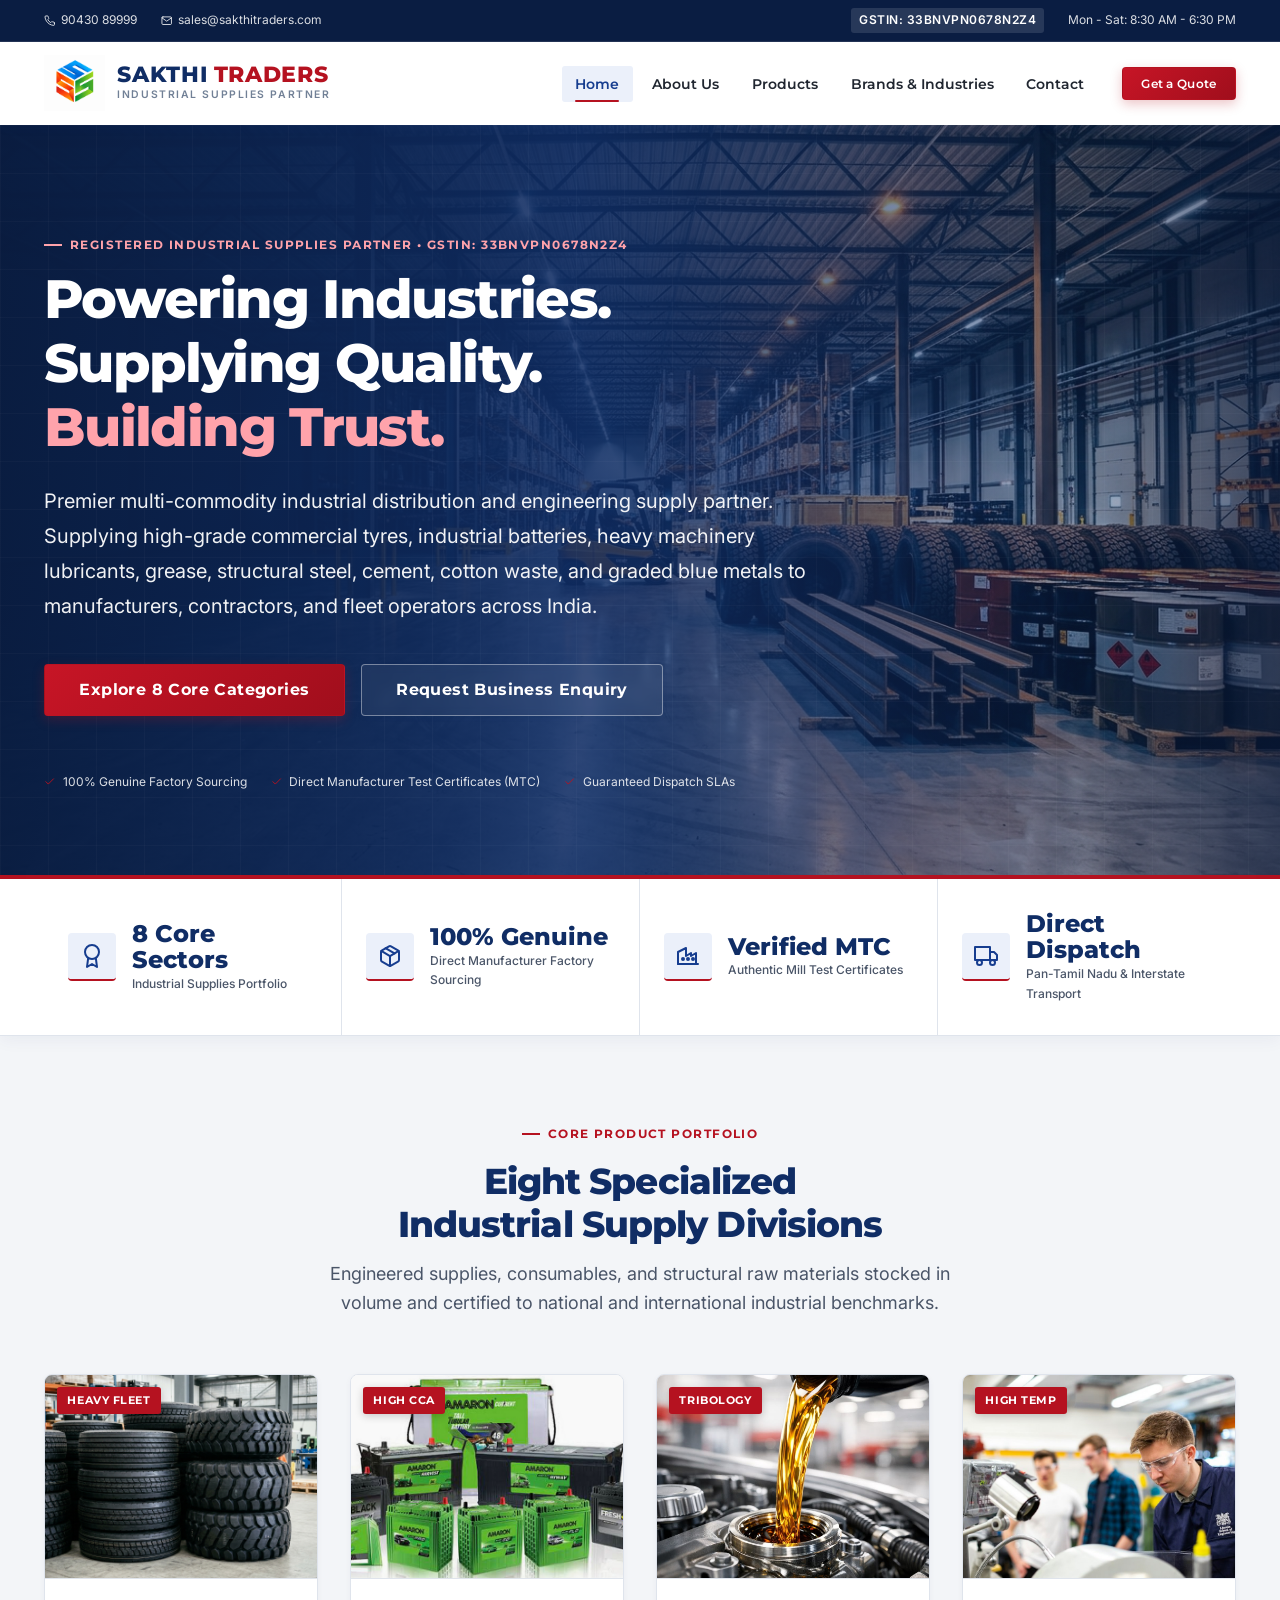
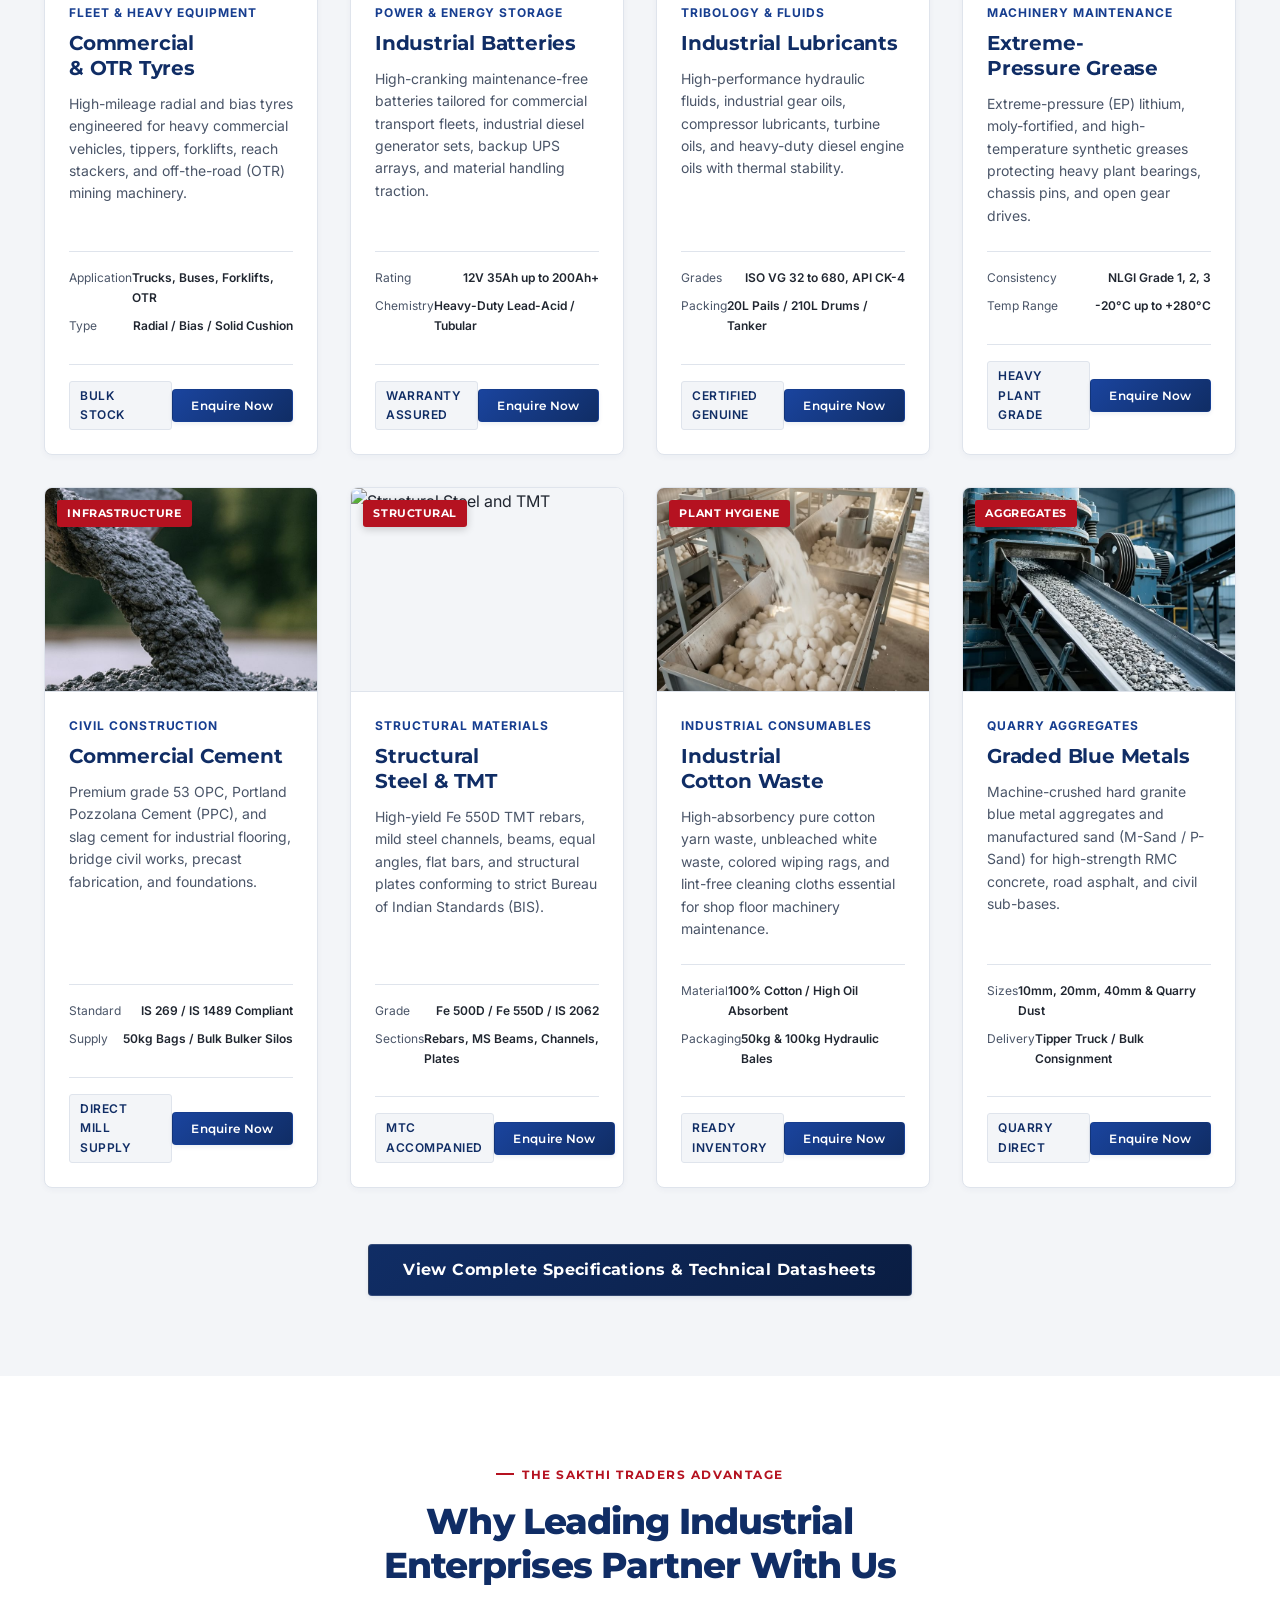
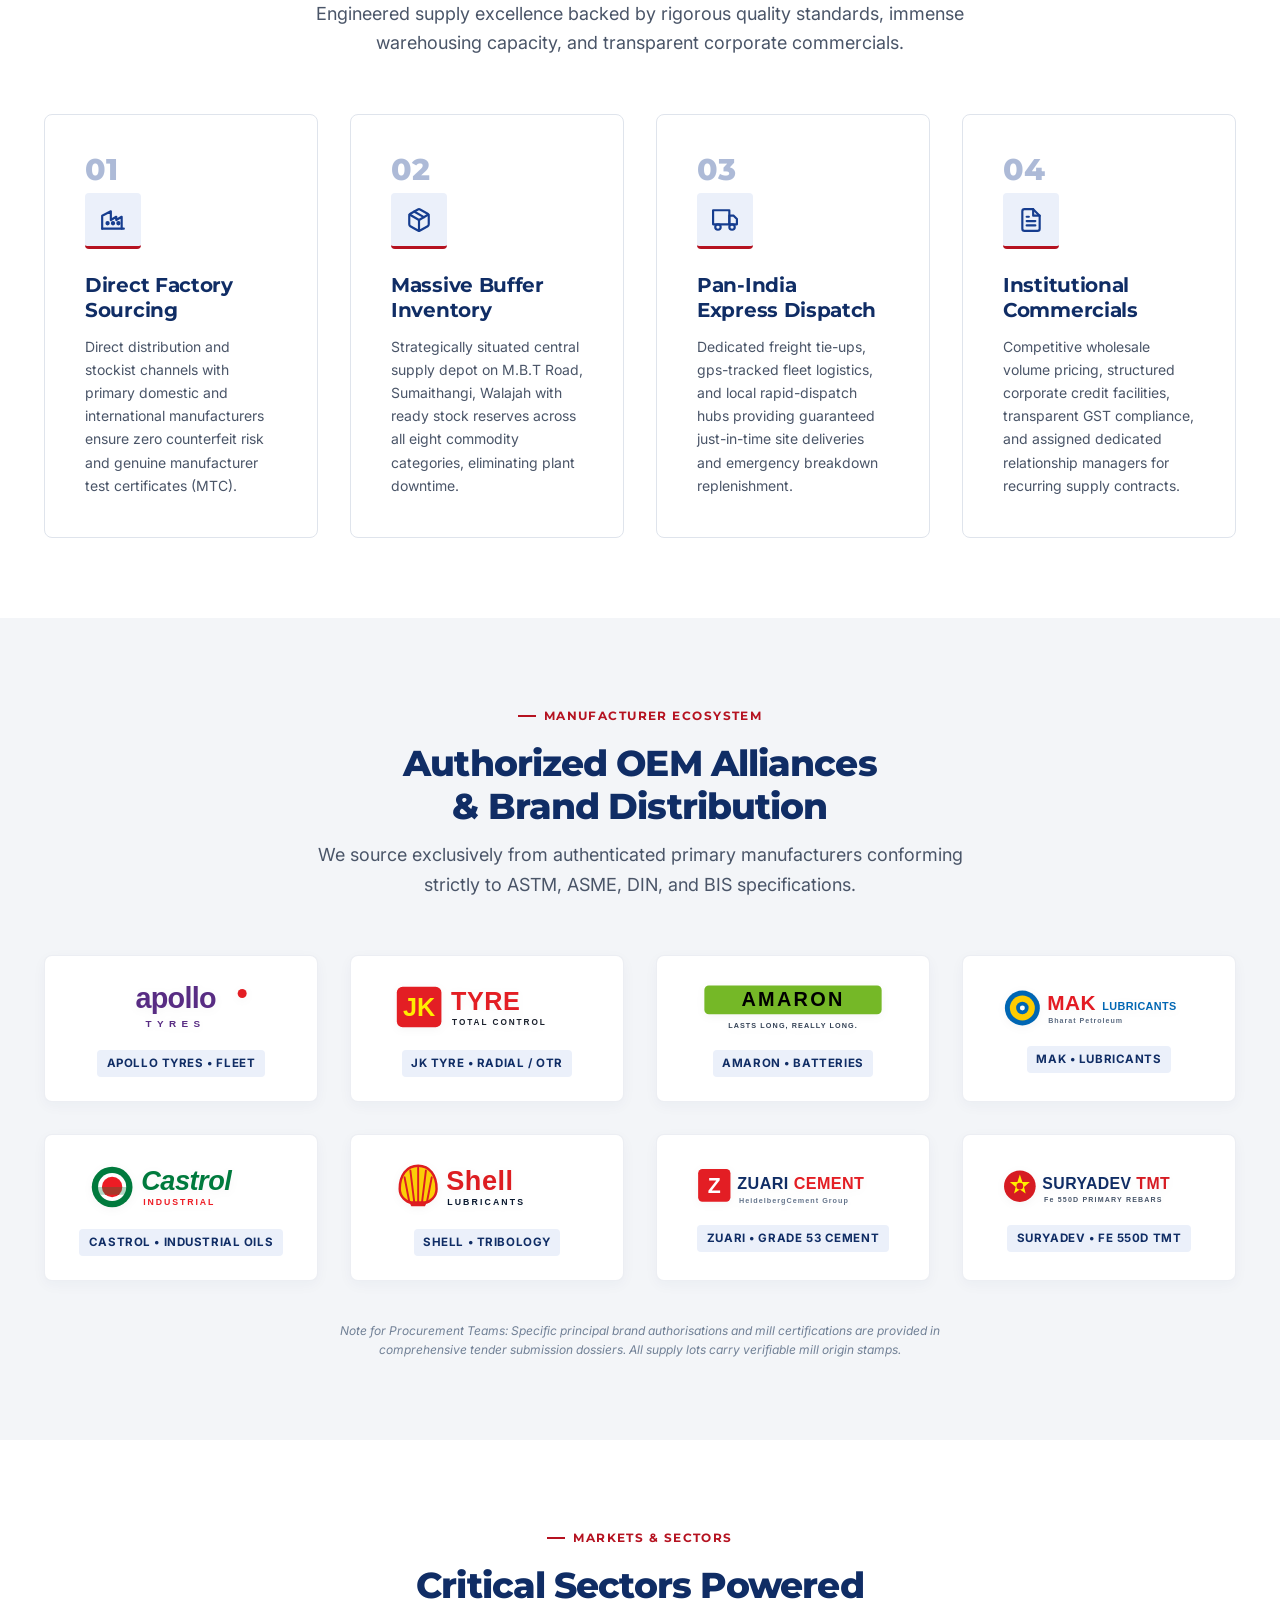
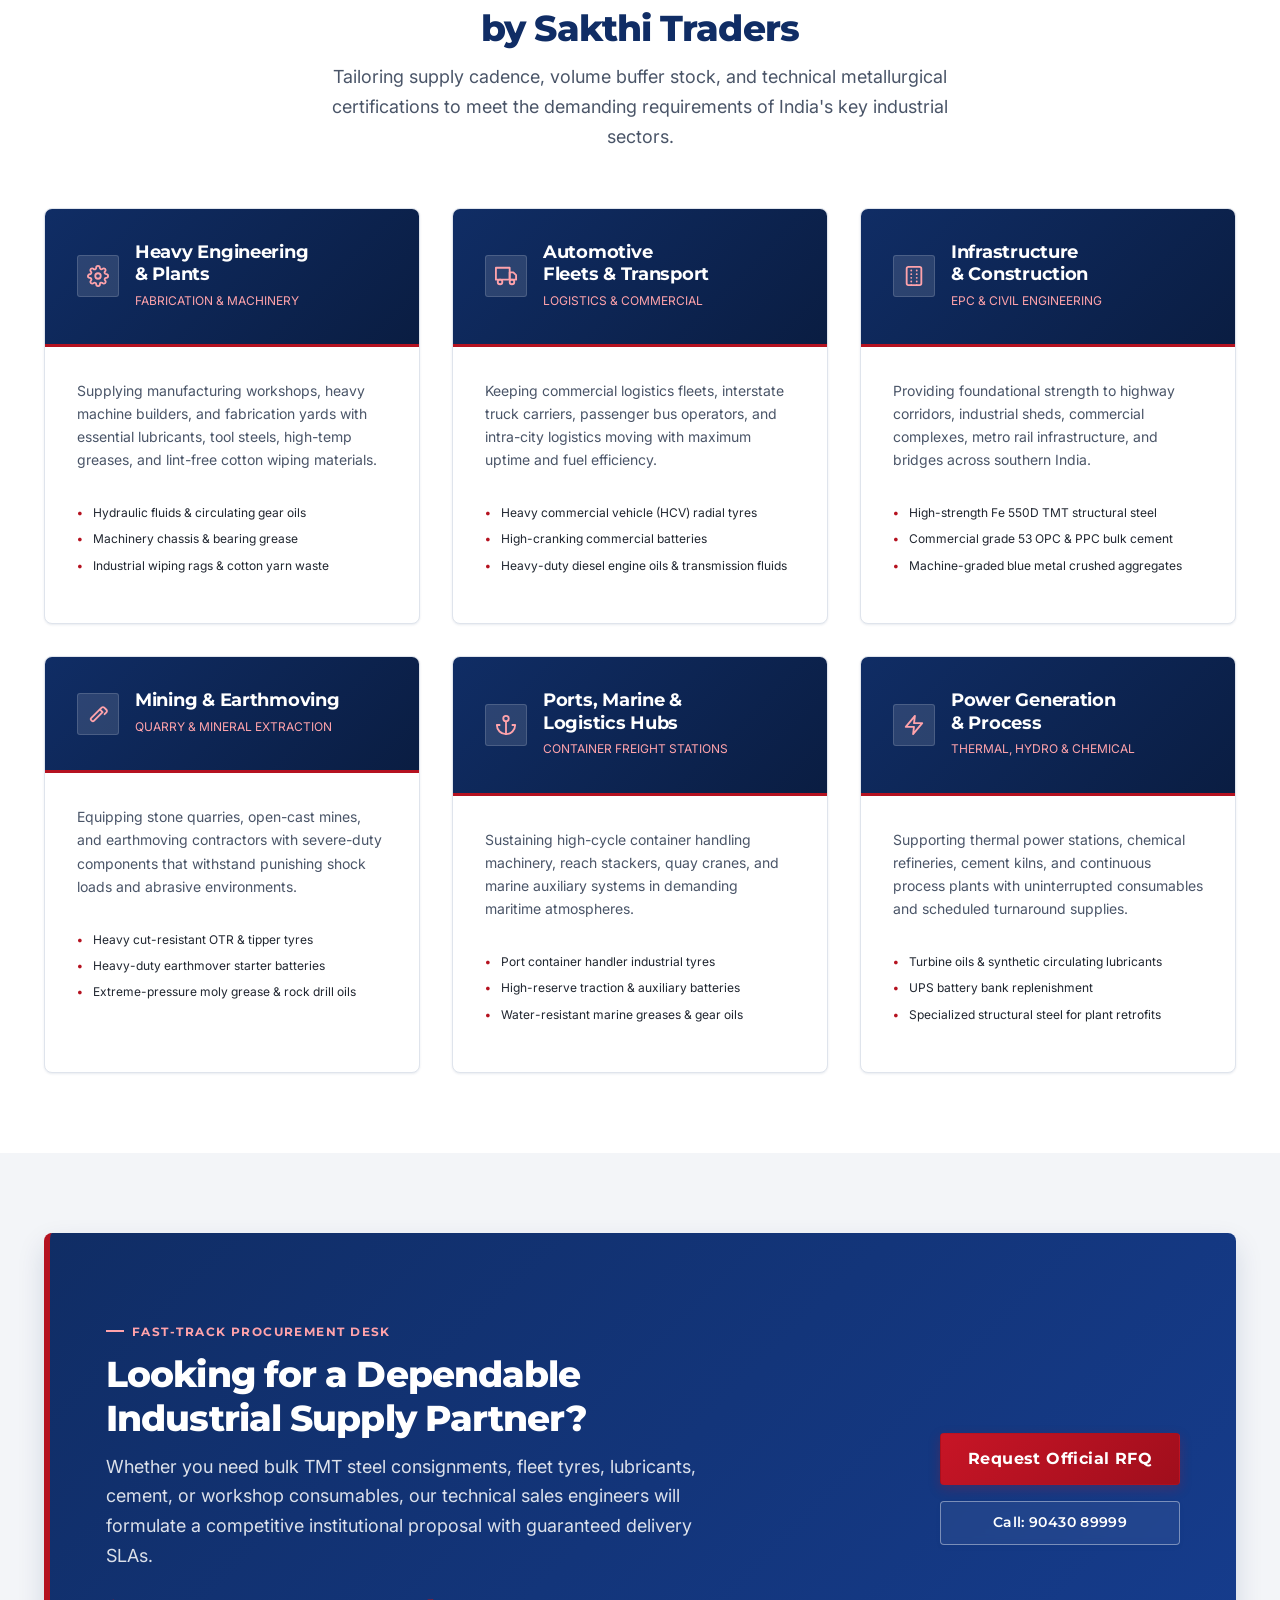
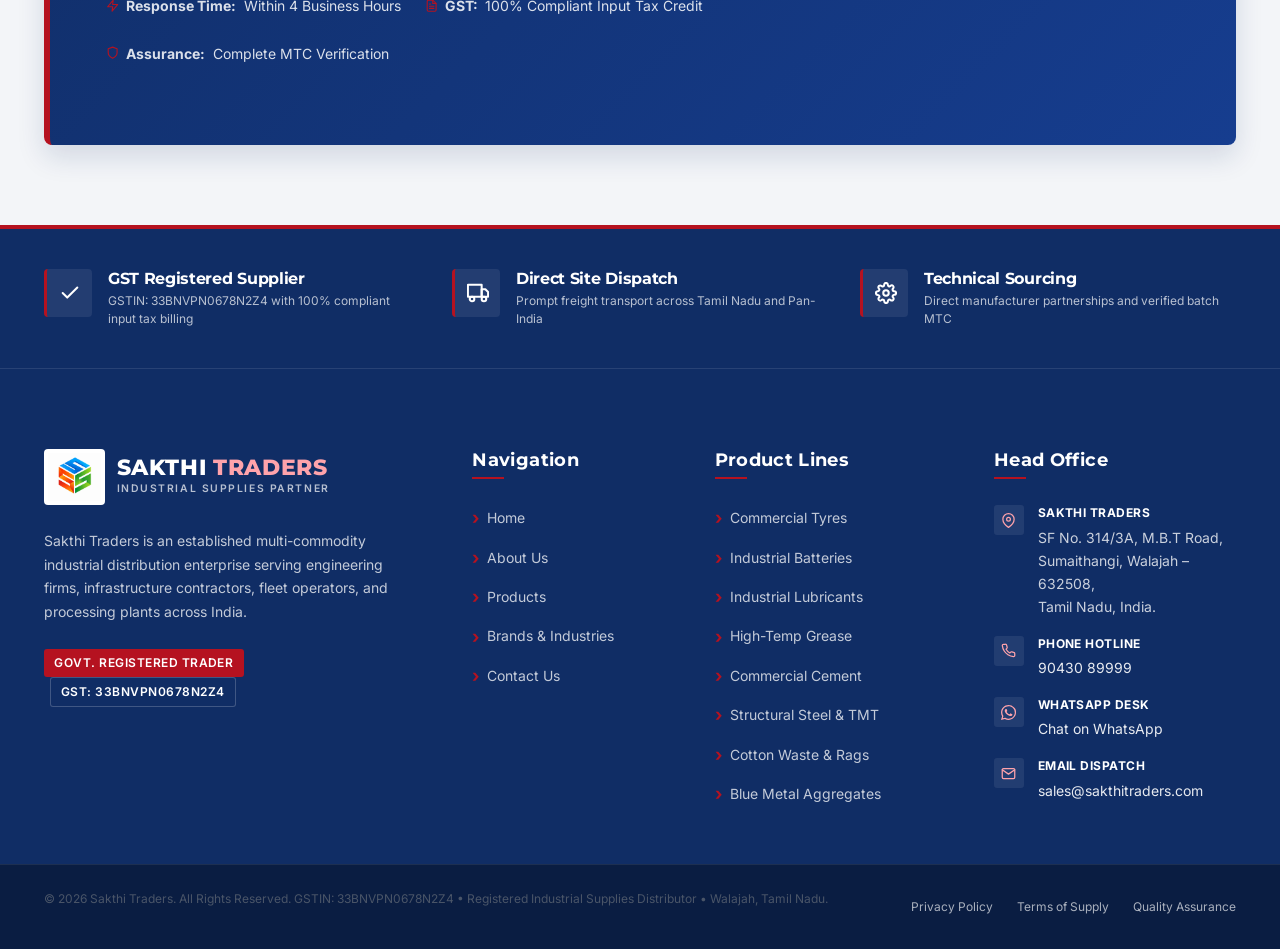
==== index.html @ 0eaf7b0c "Initial commit: Sakthi Traders industrial distribution corporate website" ====
<!DOCTYPE html>
<html lang="en">
<head>
  <meta charset="UTF-8">
  <meta name="viewport" content="width=device-width, initial-scale=1.0">
  <meta http-equiv="X-UA-Compatible" content="ie=edge">
  <title>Sakthi Traders | Powering Industries. Supplying Quality. Building Trust.</title>
  <meta name="description" content="Sakthi Traders is an authorized industrial supplier providing commercial tyres, heavy-duty batteries, lubricants, grease, cement, structural steel, cotton waste, and blue metals across India.">
  <link rel="stylesheet" href="css/style.css">
</head>
<body>

  <!-- ================= 1. TOP UTILITY BAR ================= -->
  <header class="site-header">
    <div class="top-bar">
      <div class="container top-bar__container">
        <div class="top-bar__contact">
          <span class="top-bar__item">
            <svg class="icon-svg icon-svg--sm" viewBox="0 0 24 24" fill="none" stroke="currentColor" stroke-width="2" stroke-linecap="round" stroke-linejoin="round" aria-hidden="true"><path d="M22 16.92v3a2 2 0 0 1-2.18 2 19.79 19.79 0 0 1-8.63-3.07 19.5 19.5 0 0 1-6-6 19.79 19.79 0 0 1-3.07-8.67A2 2 0 0 1 4.11 2h3a2 2 0 0 1 2 1.72 12.84 12.84 0 0 0 .7 2.81 2 2 0 0 1-.45 2.11L8.09 9.91a16 16 0 0 0 6 6l1.27-1.27a2 2 0 0 1 2.11-.45 12.84 12.84 0 0 0 2.81.7A2 2 0 0 1 22 16.92z"></path></svg>
            <a href="tel:9043089999">90430 89999</a>
          </span>
          <span class="top-bar__item">
            <svg class="icon-svg icon-svg--sm" viewBox="0 0 24 24" fill="none" stroke="currentColor" stroke-width="2" stroke-linecap="round" stroke-linejoin="round" aria-hidden="true"><path d="M4 4h16c1.1 0 2 .9 2 2v12c0 1.1-.9 2-2 2H4c-1.1 0-2-.9-2-2V6c0-1.1.9-2 2-2z"></path><polyline points="22,6 12,13 2,6"></polyline></svg>
            <a href="mailto:sales@sakthitraders.com">sales@sakthitraders.com</a>
          </span>
        </div>
        <div class="top-bar__meta">
          <span class="top-bar__badge">GSTIN: 33BNVPN0678N2Z4</span>
          <span class="top-bar__item">Mon - Sat: 8:30 AM - 6:30 PM</span>
        </div>
      </div>
    </div>

    <!-- ================= 2. MAIN STICKY NAVIGATION ================= -->
    <nav class="navbar" aria-label="Main Navigation">
      <div class="container navbar__container">
        <a href="index.html" class="brand" aria-label="Sakthi Traders Home">
          <img src="images/brands/sakthi traders logo.png" alt="Sakthi Traders Logo" class="brand__logo-img">
          <div class="brand__text">
            <span class="brand__name">SAKTHI <span>TRADERS</span></span>
            <span class="brand__tagline">Industrial Supplies Partner</span>
          </div>
        </a>

        <!-- Pure CSS Mobile Hamburger Toggle -->
        <input type="checkbox" id="nav-toggle" class="nav-toggle-input" aria-label="Toggle navigation menu">
        <label for="nav-toggle" class="nav-toggle-label" title="Toggle Navigation">
          <span class="hamburger"></span>
        </label>

        <div class="nav-menu">
          <ul class="nav-list">
            <li><a href="index.html" class="nav-link active">Home</a></li>
            <li><a href="about.html" class="nav-link">About Us</a></li>
            <li><a href="products.html" class="nav-link">Products</a></li>
            <li><a href="brands-industries.html" class="nav-link">Brands &amp; Industries</a></li>
            <li><a href="contact.html" class="nav-link">Contact</a></li>
          </ul>
          <div class="nav-cta">
            <a href="contact.html" class="btn btn-red btn-sm">Get a Quote</a>
          </div>
        </div>
      </div>
    </nav>
  </header>

  <main>
    <!-- ================= 3. LARGE INDUSTRIAL HERO SECTION ================= -->
    <section class="hero-home" aria-labelledby="hero-title">
      <div class="container">
        <div class="hero-home__grid">
          <!-- Hero Text Content -->
          <div class="hero-home__content">
            <span class="eyebrow eyebrow--light">REGISTERED INDUSTRIAL SUPPLIES PARTNER &bull; GSTIN: 33BNVPN0678N2Z4</span>
            <h1 id="hero-title" class="hero-home__title">
              Powering Industries.<br>
              Supplying Quality.<br>
              <span>Building Trust.</span>
            </h1>
            <p class="hero-home__lead">
              Premier multi-commodity industrial distribution and engineering supply partner. Supplying high-grade commercial tyres, industrial batteries, heavy machinery lubricants, grease, structural steel, cement, cotton waste, and graded blue metals to manufacturers, contractors, and fleet operators across India.
            </p>
            <div class="hero-home__actions">
              <a href="#products-showcase" class="btn btn-red btn-lg">Explore 8 Core Categories</a>
              <a href="contact.html" class="btn btn-outline-white btn-lg">Request Business Enquiry</a>
            </div>

            <!-- Inline Trust Indicators -->
            <div style="display: flex; gap: var(--space-md); flex-wrap: wrap; font-size: var(--text-xs); color: rgba(255, 255, 255, 0.85);">
              <span class="icon-inline">
                <svg class="icon-svg icon-svg--sm text-accent" viewBox="0 0 24 24" fill="none" stroke="currentColor" stroke-width="2.5" stroke-linecap="round" stroke-linejoin="round" aria-hidden="true"><polyline points="20 6 9 17 4 12"></polyline></svg>
                100% Genuine Factory Sourcing
              </span>
              <span class="icon-inline">
                <svg class="icon-svg icon-svg--sm text-accent" viewBox="0 0 24 24" fill="none" stroke="currentColor" stroke-width="2.5" stroke-linecap="round" stroke-linejoin="round" aria-hidden="true"><polyline points="20 6 9 17 4 12"></polyline></svg>
                Direct Manufacturer Test Certificates (MTC)
              </span>
              <span class="icon-inline">
                <svg class="icon-svg icon-svg--sm text-accent" viewBox="0 0 24 24" fill="none" stroke="currentColor" stroke-width="2.5" stroke-linecap="round" stroke-linejoin="round" aria-hidden="true"><polyline points="20 6 9 17 4 12"></polyline></svg>
                Guaranteed Dispatch SLAs
              </span>
            </div>
          </div>
        </div>
      </div>
    </section>

    <!-- Quick Trust Statistics Strip -->
    <div class="trust-bar" aria-label="Key Performance Metrics">
      <div class="container">
        <div class="trust-bar__grid">
          <div class="trust-bar__item">
            <div class="trust-bar__icon">
              <svg class="icon-svg" viewBox="0 0 24 24" fill="none" stroke="currentColor" stroke-width="2" stroke-linecap="round" stroke-linejoin="round" aria-hidden="true"><circle cx="12" cy="8" r="7"></circle><polyline points="8.21 13.89 7 23 12 20 17 23 15.79 13.88"></polyline></svg>
            </div>
            <div>
              <div class="trust-bar__num">8 Core Sectors</div>
              <div class="trust-bar__label">Industrial Supplies Portfolio</div>
            </div>
          </div>
          <div class="trust-bar__item">
            <div class="trust-bar__icon">
              <svg class="icon-svg" viewBox="0 0 24 24" fill="none" stroke="currentColor" stroke-width="2" stroke-linecap="round" stroke-linejoin="round" aria-hidden="true"><line x1="16.5" y1="9.4" x2="7.5" y2="4.21"></line><path d="M21 16V8a2 2 0 0 0-1-1.73l-7-4a2 2 0 0 0-2 0l-7 4A2 2 0 0 0 3 8v8a2 2 0 0 0 1 1.73l7 4a2 2 0 0 0 2 0l7-4A2 2 0 0 0 21 16z"></path><polyline points="3.27 6.96 12 12.01 20.73 6.96"></polyline><line x1="12" y1="22.08" x2="12" y2="12"></line></svg>
            </div>
            <div>
              <div class="trust-bar__num">100% Genuine</div>
              <div class="trust-bar__label">Direct Manufacturer Factory Sourcing</div>
            </div>
          </div>
          <div class="trust-bar__item">
            <div class="trust-bar__icon">
              <svg class="icon-svg" viewBox="0 0 24 24" fill="none" stroke="currentColor" stroke-width="2" stroke-linecap="round" stroke-linejoin="round" aria-hidden="true"><path d="M2 20h20"></path><path d="M20 20V9l-5 3V9l-5 3V4L2 8v12"></path><circle cx="7" cy="15" r="1"></circle><circle cx="12" cy="15" r="1"></circle><circle cx="17" cy="15" r="1"></circle></svg>
            </div>
            <div>
              <div class="trust-bar__num">Verified MTC</div>
              <div class="trust-bar__label">Authentic Mill Test Certificates</div>
            </div>
          </div>
          <div class="trust-bar__item">
            <div class="trust-bar__icon">
              <svg class="icon-svg" viewBox="0 0 24 24" fill="none" stroke="currentColor" stroke-width="2" stroke-linecap="round" stroke-linejoin="round" aria-hidden="true"><rect x="1" y="3" width="15" height="13"></rect><polygon points="16 8 20 8 23 11 23 16 16 16 16 8"></polygon><circle cx="5.5" cy="18.5" r="2.5"></circle><circle cx="18.5" cy="18.5" r="2.5"></circle></svg>
            </div>
            <div>
              <div class="trust-bar__num">Direct Dispatch</div>
              <div class="trust-bar__label">Pan-Tamil Nadu &amp; Interstate Transport</div>
            </div>
          </div>
        </div>
      </div>
    </div>

    <!-- ================= 4. EIGHT PRODUCT CATEGORY CARDS ================= -->
    <section id="products-showcase" class="section bg-light" aria-labelledby="products-heading">
      <div class="container">
        <div class="section-header section-header--center">
          <span class="eyebrow">CORE PRODUCT PORTFOLIO</span>
          <h2 id="products-heading" class="section-title">Eight Specialized Industrial Supply Divisions</h2>
          <p class="section-subtitle">
            Engineered supplies, consumables, and structural raw materials stocked in volume and certified to national and international industrial benchmarks.
          </p>
        </div>

        <div class="product-grid-4">
          <!-- 1. Tyres -->
          <article class="product-card">
            <div class="product-card__image-wrap">
              <span class="product-card__badge">Heavy Fleet</span>
              <img src="images/products/tyres.jpg" alt="Commercial and OTR Tyres" width="600" height="450">
            </div>
            <div class="product-card__body">
              <span class="product-card__category">Fleet &amp; Heavy Equipment</span>
              <h3 class="product-card__title">Commercial &amp; OTR Tyres</h3>
              <p class="product-card__desc">
                High-mileage radial and bias tyres engineered for heavy commercial vehicles, tippers, forklifts, reach stackers, and off-the-road (OTR) mining machinery.
              </p>
              <div class="product-card__specs">
                <div class="product-spec-item">
                  <span>Application</span>
                  <strong>Trucks, Buses, Forklifts, OTR</strong>
                </div>
                <div class="product-spec-item">
                  <span>Type</span>
                  <strong>Radial / Bias / Solid Cushion</strong>
                </div>
              </div>
              <div class="product-card__footer">
                <span class="badge badge-light">Bulk Stock</span>
                <a href="contact.html" class="btn btn-primary btn-sm">Enquire Now</a>
              </div>
            </div>
          </article>

          <!-- 2. Batteries -->
          <article class="product-card">
            <div class="product-card__image-wrap">
              <span class="product-card__badge">High CCA</span>
              <img src="images/products/industrial-batteries.jpg" alt="Industrial Batteries" width="600" height="450">
            </div>
            <div class="product-card__body">
              <span class="product-card__category">Power &amp; Energy Storage</span>
              <h3 class="product-card__title">Industrial Batteries</h3>
              <p class="product-card__desc">
                High-cranking maintenance-free batteries tailored for commercial transport fleets, industrial diesel generator sets, backup UPS arrays, and material handling traction.
              </p>
              <div class="product-card__specs">
                <div class="product-spec-item">
                  <span>Rating</span>
                  <strong>12V 35Ah up to 200Ah+</strong>
                </div>
                <div class="product-spec-item">
                  <span>Chemistry</span>
                  <strong>Heavy-Duty Lead-Acid / Tubular</strong>
                </div>
              </div>
              <div class="product-card__footer">
                <span class="badge badge-light">Warranty Assured</span>
                <a href="contact.html" class="btn btn-primary btn-sm">Enquire Now</a>
              </div>
            </div>
          </article>

          <!-- 3. Lubricants -->
          <article class="product-card">
            <div class="product-card__image-wrap">
              <span class="product-card__badge">Tribology</span>
              <img src="images/products/lubricant.jpg" alt="Industrial Lubricants" width="600" height="450">
            </div>
            <div class="product-card__body">
              <span class="product-card__category">Tribology &amp; Fluids</span>
              <h3 class="product-card__title">Industrial Lubricants</h3>
              <p class="product-card__desc">
                High-performance hydraulic fluids, industrial gear oils, compressor lubricants, turbine oils, and heavy-duty diesel engine oils with thermal stability.
              </p>
              <div class="product-card__specs">
                <div class="product-spec-item">
                  <span>Grades</span>
                  <strong>ISO VG 32 to 680, API CK-4</strong>
                </div>
                <div class="product-spec-item">
                  <span>Packing</span>
                  <strong>20L Pails / 210L Drums / Tanker</strong>
                </div>
              </div>
              <div class="product-card__footer">
                <span class="badge badge-light">Certified Genuine</span>
                <a href="contact.html" class="btn btn-primary btn-sm">Enquire Now</a>
              </div>
            </div>
          </article>

          <!-- 4. Grease -->
          <article class="product-card">
            <div class="product-card__image-wrap">
              <span class="product-card__badge">High Temp</span>
              <img src="images/products/grease.jpg" alt="Industrial Grease" width="600" height="450">
            </div>
            <div class="product-card__body">
              <span class="product-card__category">Machinery Maintenance</span>
              <h3 class="product-card__title">Extreme-Pressure Grease</h3>
              <p class="product-card__desc">
                Extreme-pressure (EP) lithium, moly-fortified, and high-temperature synthetic greases protecting heavy plant bearings, chassis pins, and open gear drives.
              </p>
              <div class="product-card__specs">
                <div class="product-spec-item">
                  <span>Consistency</span>
                  <strong>NLGI Grade 1, 2, 3</strong>
                </div>
                <div class="product-spec-item">
                  <span>Temp Range</span>
                  <strong>-20°C up to +280°C</strong>
                </div>
              </div>
              <div class="product-card__footer">
                <span class="badge badge-light">Heavy Plant Grade</span>
                <a href="contact.html" class="btn btn-primary btn-sm">Enquire Now</a>
              </div>
            </div>
          </article>

          <!-- 5. Cement -->
          <article class="product-card">
            <div class="product-card__image-wrap">
              <span class="product-card__badge">Infrastructure</span>
              <img src="images/products/cement.jpg" alt="Commercial Grade Cement" width="600" height="450">
            </div>
            <div class="product-card__body">
              <span class="product-card__category">Civil Construction</span>
              <h3 class="product-card__title">Commercial Cement</h3>
              <p class="product-card__desc">
                Premium grade 53 OPC, Portland Pozzolana Cement (PPC), and slag cement for industrial flooring, bridge civil works, precast fabrication, and foundations.
              </p>
              <div class="product-card__specs">
                <div class="product-spec-item">
                  <span>Standard</span>
                  <strong>IS 269 / IS 1489 Compliant</strong>
                </div>
                <div class="product-spec-item">
                  <span>Supply</span>
                  <strong>50kg Bags / Bulk Bulker Silos</strong>
                </div>
              </div>
              <div class="product-card__footer">
                <span class="badge badge-light">Direct Mill Supply</span>
                <a href="contact.html" class="btn btn-primary btn-sm">Enquire Now</a>
              </div>
            </div>
          </article>

          <!-- 6. Steel -->
          <article class="product-card">
            <div class="product-card__image-wrap">
              <span class="product-card__badge">Structural</span>
              <img src="images/products/tmt.jpg" alt="Structural Steel and TMT" width="600" height="450">
            </div>
            <div class="product-card__body">
              <span class="product-card__category">Structural Materials</span>
              <h3 class="product-card__title">Structural Steel &amp; TMT</h3>
              <p class="product-card__desc">
                High-yield Fe 550D TMT rebars, mild steel channels, beams, equal angles, flat bars, and structural plates conforming to strict Bureau of Indian Standards (BIS).
              </p>
              <div class="product-card__specs">
                <div class="product-spec-item">
                  <span>Grade</span>
                  <strong>Fe 500D / Fe 550D / IS 2062</strong>
                </div>
                <div class="product-spec-item">
                  <span>Sections</span>
                  <strong>Rebars, MS Beams, Channels, Plates</strong>
                </div>
              </div>
              <div class="product-card__footer">
                <span class="badge badge-light">MTC Accompanied</span>
                <a href="contact.html" class="btn btn-primary btn-sm">Enquire Now</a>
              </div>
            </div>
          </article>

          <!-- 7. Cotton Waste -->
          <article class="product-card">
            <div class="product-card__image-wrap">
              <span class="product-card__badge">Plant Hygiene</span>
              <img src="images/products/cotton-waste.jpg" alt="Industrial Cotton Waste" width="600" height="450">
            </div>
            <div class="product-card__body">
              <span class="product-card__category">Industrial Consumables</span>
              <h3 class="product-card__title">Industrial Cotton Waste</h3>
              <p class="product-card__desc">
                High-absorbency pure cotton yarn waste, unbleached white waste, colored wiping rags, and lint-free cleaning cloths essential for shop floor machinery maintenance.
              </p>
              <div class="product-card__specs">
                <div class="product-spec-item">
                  <span>Material</span>
                  <strong>100% Cotton / High Oil Absorbent</strong>
                </div>
                <div class="product-spec-item">
                  <span>Packaging</span>
                  <strong>50kg &amp; 100kg Hydraulic Bales</strong>
                </div>
              </div>
              <div class="product-card__footer">
                <span class="badge badge-light">Ready Inventory</span>
                <a href="contact.html" class="btn btn-primary btn-sm">Enquire Now</a>
              </div>
            </div>
          </article>

          <!-- 8. Blue Metals -->
          <article class="product-card">
            <div class="product-card__image-wrap">
              <span class="product-card__badge">Aggregates</span>
              <img src="images/products/bluemetals.jpg" alt="Graded Blue Metals" width="600" height="450">
            </div>
            <div class="product-card__body">
              <span class="product-card__category">Quarry Aggregates</span>
              <h3 class="product-card__title">Graded Blue Metals</h3>
              <p class="product-card__desc">
                Machine-crushed hard granite blue metal aggregates and manufactured sand (M-Sand / P-Sand) for high-strength RMC concrete, road asphalt, and civil sub-bases.
              </p>
              <div class="product-card__specs">
                <div class="product-spec-item">
                  <span>Sizes</span>
                  <strong>10mm, 20mm, 40mm &amp; Quarry Dust</strong>
                </div>
                <div class="product-spec-item">
                  <span>Delivery</span>
                  <strong>Tipper Truck / Bulk Consignment</strong>
                </div>
              </div>
              <div class="product-card__footer">
                <span class="badge badge-light">Quarry Direct</span>
                <a href="contact.html" class="btn btn-primary btn-sm">Enquire Now</a>
              </div>
            </div>
          </article>
        </div>

        <div style="text-align: center; margin-top: var(--space-2xl);">
          <a href="products.html" class="btn btn-navy btn-lg">View Complete Specifications &amp; Technical Datasheets</a>
        </div>
      </div>
    </section>

    <!-- ================= 5. WHY CHOOSE US (FOUR FEATURE BLOCKS) ================= -->
    <section class="section bg-white" aria-labelledby="why-heading">
      <div class="container">
        <div class="section-header section-header--center">
          <span class="eyebrow">THE SAKTHI TRADERS ADVANTAGE</span>
          <h2 id="why-heading" class="section-title">Why Leading Industrial Enterprises Partner With Us</h2>
          <p class="section-subtitle">
            Engineered supply excellence backed by rigorous quality standards, immense warehousing capacity, and transparent corporate commercials.
          </p>
        </div>

        <div class="grid grid-4">
          <!-- Block 1 -->
          <div class="feature-card">
            <div class="feature-number">01</div>
            <div class="feature-card__icon">
              <svg class="icon-svg" viewBox="0 0 24 24" fill="none" stroke="currentColor" stroke-width="2" stroke-linecap="round" stroke-linejoin="round" aria-hidden="true"><path d="M2 20h20"></path><path d="M20 20V9l-5 3V9l-5 3V4L2 8v12"></path><circle cx="7" cy="15" r="1"></circle><circle cx="12" cy="15" r="1"></circle><circle cx="17" cy="15" r="1"></circle></svg>
            </div>
            <h3 class="feature-card__title">Direct Factory Sourcing</h3>
            <p class="feature-card__desc">
              Direct distribution and stockist channels with primary domestic and international manufacturers ensure zero counterfeit risk and genuine manufacturer test certificates (MTC).
            </p>
          </div>

          <!-- Block 2 -->
          <div class="feature-card">
            <div class="feature-number">02</div>
            <div class="feature-card__icon">
              <svg class="icon-svg" viewBox="0 0 24 24" fill="none" stroke="currentColor" stroke-width="2" stroke-linecap="round" stroke-linejoin="round" aria-hidden="true"><line x1="16.5" y1="9.4" x2="7.5" y2="4.21"></line><path d="M21 16V8a2 2 0 0 0-1-1.73l-7-4a2 2 0 0 0-2 0l-7 4A2 2 0 0 0 3 8v8a2 2 0 0 0 1 1.73l7 4a2 2 0 0 0 2 0l7-4A2 2 0 0 0 21 16z"></path><polyline points="3.27 6.96 12 12.01 20.73 6.96"></polyline><line x1="12" y1="22.08" x2="12" y2="12"></line></svg>
            </div>
            <h3 class="feature-card__title">Massive Buffer Inventory</h3>
            <p class="feature-card__desc">
              Strategically situated central supply depot on M.B.T Road, Sumaithangi, Walajah with ready stock reserves across all eight commodity categories, eliminating plant downtime.
            </p>
          </div>

          <!-- Block 3 -->
          <div class="feature-card">
            <div class="feature-number">03</div>
            <div class="feature-card__icon">
              <svg class="icon-svg" viewBox="0 0 24 24" fill="none" stroke="currentColor" stroke-width="2" stroke-linecap="round" stroke-linejoin="round" aria-hidden="true"><rect x="1" y="3" width="15" height="13"></rect><polygon points="16 8 20 8 23 11 23 16 16 16 16 8"></polygon><circle cx="5.5" cy="18.5" r="2.5"></circle><circle cx="18.5" cy="18.5" r="2.5"></circle></svg>
            </div>
            <h3 class="feature-card__title">Pan-India Express Dispatch</h3>
            <p class="feature-card__desc">
              Dedicated freight tie-ups, gps-tracked fleet logistics, and local rapid-dispatch hubs providing guaranteed just-in-time site deliveries and emergency breakdown replenishment.
            </p>
          </div>

          <!-- Block 4 -->
          <div class="feature-card">
            <div class="feature-number">04</div>
            <div class="feature-card__icon">
              <svg class="icon-svg" viewBox="0 0 24 24" fill="none" stroke="currentColor" stroke-width="2" stroke-linecap="round" stroke-linejoin="round" aria-hidden="true"><path d="M14 2H6a2 2 0 0 0-2 2v16a2 2 0 0 0 2 2h12a2 2 0 0 0 2-2V8z"></path><polyline points="14 2 14 8 20 8"></polyline><line x1="16" y1="13" x2="8" y2="13"></line><line x1="16" y1="17" x2="8" y2="17"></line><polyline points="10 9 9 9 8 9"></polyline></svg>
            </div>
            <h3 class="feature-card__title">Institutional Commercials</h3>
            <p class="feature-card__desc">
              Competitive wholesale volume pricing, structured corporate credit facilities, transparent GST compliance, and assigned dedicated relationship managers for recurring supply contracts.
            </p>
          </div>
        </div>
      </div>
    </section>

    <!-- ================= 6. BRAND PARTNERSHIP LOGO SHOWCASE ================= -->
    <section class="section bg-light" aria-labelledby="brands-heading">
      <div class="container">
        <div class="section-header section-header--center">
          <span class="eyebrow">MANUFACTURER ECOSYSTEM</span>
          <h2 id="brands-heading" class="section-title">Authorized OEM Alliances &amp; Brand Distribution</h2>
          <p class="section-subtitle">
            We source exclusively from authenticated primary manufacturers conforming strictly to ASTM, ASME, DIN, and BIS specifications.
          </p>
        </div>

        <!-- Brand Showcase Grid (8 Authenticated Principal Brands) -->
        <div class="brand-partner-grid">
          <div class="brand-partner-slot">
            <img src="images/brands/apollo.svg" alt="Apollo Tyres" width="200" height="62" loading="lazy">
            <span>Apollo Tyres &bull; Fleet</span>
          </div>

          <div class="brand-partner-slot">
            <img src="images/brands/jk-tyre.svg" alt="JK Tyre" width="200" height="58" loading="lazy">
            <span>JK Tyre &bull; Radial / OTR</span>
          </div>

          <div class="brand-partner-slot">
            <img src="images/brands/amaron.svg" alt="Amaron Batteries" width="210" height="62" loading="lazy">
            <span>Amaron &bull; Batteries</span>
          </div>

          <div class="brand-partner-slot">
            <img src="images/brands/mak.svg" alt="MAK Lubricants" width="240" height="58" loading="lazy">
            <span>MAK &bull; Lubricants</span>
          </div>

          <div class="brand-partner-slot">
            <img src="images/brands/castrol.svg" alt="Castrol Industrial" width="200" height="58" loading="lazy">
            <span>Castrol &bull; Industrial Oils</span>
          </div>

          <div class="brand-partner-slot">
            <img src="images/brands/shell.svg" alt="Shell Lubricants" width="200" height="58" loading="lazy">
            <span>Shell &bull; Tribology</span>
          </div>

          <div class="brand-partner-slot">
            <img src="images/brands/zuari-cement.svg" alt="Zuari Cement" width="235" height="58" loading="lazy">
            <span>Zuari &bull; Grade 53 Cement</span>
          </div>

          <div class="brand-partner-slot">
            <img src="images/brands/suryadev-tmt.svg" alt="Suryadev TMT Rebars" width="240" height="58" loading="lazy">
            <span>Suryadev &bull; Fe 550D TMT</span>
          </div>
        </div>

        <div style="margin-top: var(--space-xl); text-align: center;">
          <p class="text-muted" style="font-size: var(--text-xs); max-width: 650px; margin: 0 auto;">
            <em>Note for Procurement Teams: Specific principal brand authorisations and mill certifications are provided in comprehensive tender submission dossiers. All supply lots carry verifiable mill origin stamps.</em>
          </p>
        </div>
      </div>
    </section>

    <!-- ================= 7. INDUSTRIES SERVED SECTION ================= -->
    <section class="section bg-white" aria-labelledby="industries-heading">
      <div class="container">
        <div class="section-header section-header--center">
          <span class="eyebrow">MARKETS &amp; SECTORS</span>
          <h2 id="industries-heading" class="section-title">Critical Sectors Powered by Sakthi Traders</h2>
          <p class="section-subtitle">
            Tailoring supply cadence, volume buffer stock, and technical metallurgical certifications to meet the demanding requirements of India's key industrial sectors.
          </p>
        </div>

        <div class="grid grid-3">
          <!-- Sector 1 -->
          <div class="industry-card">
            <div class="industry-card__header">
              <span class="industry-card__icon">
                <svg class="icon-svg" viewBox="0 0 24 24" fill="none" stroke="currentColor" stroke-width="2" stroke-linecap="round" stroke-linejoin="round" aria-hidden="true"><circle cx="12" cy="12" r="3"></circle><path d="M19.4 15a1.65 1.65 0 0 0 .33 1.82l.06.06a2 2 0 0 1 0 2.83 2 2 0 0 1-2.83 0l-.06-.06a1.65 1.65 0 0 0-1.82-.33 1.65 1.65 0 0 0-1 1.51V21a2 2 0 0 1-2 2 2 2 0 0 1-2-2v-.09A1.65 1.65 0 0 0 9 19.4a1.65 1.65 0 0 0-1.82.33l-.06.06a2 2 0 0 1-2.83 0 2 2 0 0 1 0-2.83l.06-.06a1.65 1.65 0 0 0 .33-1.82 1.65 1.65 0 0 0-1.51-1H3a2 2 0 0 1-2-2 2 2 0 0 1 2-2h.09A1.65 1.65 0 0 0 4.6 9a1.65 1.65 0 0 0-.33-1.82l-.06-.06a2 2 0 0 1 0-2.83 2 2 0 0 1 2.83 0l.06.06a1.65 1.65 0 0 0 1.82.33H9a1.65 1.65 0 0 0 1-1.51V3a2 2 0 0 1 2-2 2 2 0 0 1 2 2v.09a1.65 1.65 0 0 0 1 1.51 1.65 1.65 0 0 0 1.82-.33l.06-.06a2 2 0 0 1 2.83 0 2 2 0 0 1 0 2.83l-.06.06a1.65 1.65 0 0 0-.33 1.82V9a1.65 1.65 0 0 0 1.51 1H21a2 2 0 0 1 2 2 2 2 0 0 1-2 2h-.09a1.65 1.65 0 0 0-1.51 1z"></path></svg>
              </span>
              <div>
                <h3 class="industry-card__title">Heavy Engineering &amp; Plants</h3>
                <span style="font-size: 0.75rem; color: #FFA3AB; text-transform: uppercase;">Fabrication &amp; Machinery</span>
              </div>
            </div>
            <div class="industry-card__body">
              <p style="font-size: var(--text-sm); color: var(--color-charcoal-light);">
                Supplying manufacturing workshops, heavy machine builders, and fabrication yards with essential lubricants, tool steels, high-temp greases, and lint-free cotton wiping materials.
              </p>
              <ul class="industry-card__list">
                <li>Hydraulic fluids &amp; circulating gear oils</li>
                <li>Machinery chassis &amp; bearing grease</li>
                <li>Industrial wiping rags &amp; cotton yarn waste</li>
              </ul>
            </div>
          </div>

          <!-- Sector 2 -->
          <div class="industry-card">
            <div class="industry-card__header">
              <span class="industry-card__icon">
                <svg class="icon-svg" viewBox="0 0 24 24" fill="none" stroke="currentColor" stroke-width="2" stroke-linecap="round" stroke-linejoin="round" aria-hidden="true"><rect x="1" y="3" width="15" height="13"></rect><polygon points="16 8 20 8 23 11 23 16 16 16 16 8"></polygon><circle cx="5.5" cy="18.5" r="2.5"></circle><circle cx="18.5" cy="18.5" r="2.5"></circle></svg>
              </span>
              <div>
                <h3 class="industry-card__title">Automotive Fleets &amp; Transport</h3>
                <span style="font-size: 0.75rem; color: #FFA3AB; text-transform: uppercase;">Logistics &amp; Commercial</span>
              </div>
            </div>
            <div class="industry-card__body">
              <p style="font-size: var(--text-sm); color: var(--color-charcoal-light);">
                Keeping commercial logistics fleets, interstate truck carriers, passenger bus operators, and intra-city logistics moving with maximum uptime and fuel efficiency.
              </p>
              <ul class="industry-card__list">
                <li>Heavy commercial vehicle (HCV) radial tyres</li>
                <li>High-cranking commercial batteries</li>
                <li>Heavy-duty diesel engine oils &amp; transmission fluids</li>
              </ul>
            </div>
          </div>

          <!-- Sector 3 -->
          <div class="industry-card">
            <div class="industry-card__header">
              <span class="industry-card__icon">
                <svg class="icon-svg" viewBox="0 0 24 24" fill="none" stroke="currentColor" stroke-width="2" stroke-linecap="round" stroke-linejoin="round" aria-hidden="true"><rect x="4" y="2" width="16" height="20" rx="2" ry="2"></rect><line x1="9" y1="22" x2="9" y2="22.01"></line><line x1="15" y1="22" x2="15" y2="22.01"></line><line x1="9" y1="6" x2="9" y2="6.01"></line><line x1="15" y1="6" x2="15" y2="6.01"></line><line x1="9" y1="10" x2="9" y2="10.01"></line><line x1="15" y1="10" x2="15" y2="10.01"></line><line x1="9" y1="14" x2="9" y2="14.01"></line><line x1="15" y1="14" x2="15" y2="14.01"></line><line x1="9" y1="18" x2="9" y2="18.01"></line><line x1="15" y1="18" x2="15" y2="18.01"></line></svg>
              </span>
              <div>
                <h3 class="industry-card__title">Infrastructure &amp; Construction</h3>
                <span style="font-size: 0.75rem; color: #FFA3AB; text-transform: uppercase;">EPC &amp; Civil Engineering</span>
              </div>
            </div>
            <div class="industry-card__body">
              <p style="font-size: var(--text-sm); color: var(--color-charcoal-light);">
                Providing foundational strength to highway corridors, industrial sheds, commercial complexes, metro rail infrastructure, and bridges across southern India.
              </p>
              <ul class="industry-card__list">
                <li>High-strength Fe 550D TMT structural steel</li>
                <li>Commercial grade 53 OPC &amp; PPC bulk cement</li>
                <li>Machine-graded blue metal crushed aggregates</li>
              </ul>
            </div>
          </div>

          <!-- Sector 4 -->
          <div class="industry-card">
            <div class="industry-card__header">
              <span class="industry-card__icon">
                <svg class="icon-svg" viewBox="0 0 24 24" fill="none" stroke="currentColor" stroke-width="2" stroke-linecap="round" stroke-linejoin="round" aria-hidden="true"><path d="m14 7 3 3m-3-3-9.5 9.5a1.5 1.5 0 0 0 0 2.12l.88.88a1.5 1.5 0 0 0 2.12 0L17 10m-3-3 2-2a2 2 0 0 1 2.83 0l2.34 2.34a2 2 0 0 1 0 2.83l-2 2"></path></svg>
              </span>
              <div>
                <h3 class="industry-card__title">Mining &amp; Earthmoving</h3>
                <span style="font-size: 0.75rem; color: #FFA3AB; text-transform: uppercase;">Quarry &amp; Mineral Extraction</span>
              </div>
            </div>
            <div class="industry-card__body">
              <p style="font-size: var(--text-sm); color: var(--color-charcoal-light);">
                Equipping stone quarries, open-cast mines, and earthmoving contractors with severe-duty components that withstand punishing shock loads and abrasive environments.
              </p>
              <ul class="industry-card__list">
                <li>Heavy cut-resistant OTR &amp; tipper tyres</li>
                <li>Heavy-duty earthmover starter batteries</li>
                <li>Extreme-pressure moly grease &amp; rock drill oils</li>
              </ul>
            </div>
          </div>

          <!-- Sector 5 -->
          <div class="industry-card">
            <div class="industry-card__header">
              <span class="industry-card__icon">
                <svg class="icon-svg" viewBox="0 0 24 24" fill="none" stroke="currentColor" stroke-width="2" stroke-linecap="round" stroke-linejoin="round" aria-hidden="true"><circle cx="12" cy="5" r="3"></circle><line x1="12" y1="22" x2="12" y2="8"></line><path d="M5 12H2a10 10 0 0 0 20 0h-3"></path></svg>
              </span>
              <div>
                <h3 class="industry-card__title">Ports, Marine &amp; Logistics Hubs</h3>
                <span style="font-size: 0.75rem; color: #FFA3AB; text-transform: uppercase;">Container Freight Stations</span>
              </div>
            </div>
            <div class="industry-card__body">
              <p style="font-size: var(--text-sm); color: var(--color-charcoal-light);">
                Sustaining high-cycle container handling machinery, reach stackers, quay cranes, and marine auxiliary systems in demanding maritime atmospheres.
              </p>
              <ul class="industry-card__list">
                <li>Port container handler industrial tyres</li>
                <li>High-reserve traction &amp; auxiliary batteries</li>
                <li>Water-resistant marine greases &amp; gear oils</li>
              </ul>
            </div>
          </div>

          <!-- Sector 6 -->
          <div class="industry-card">
            <div class="industry-card__header">
              <span class="industry-card__icon">
                <svg class="icon-svg" viewBox="0 0 24 24" fill="none" stroke="currentColor" stroke-width="2" stroke-linecap="round" stroke-linejoin="round" aria-hidden="true"><polygon points="13 2 3 14 12 14 11 22 21 10 12 10 13 2"></polygon></svg>
              </span>
              <div>
                <h3 class="industry-card__title">Power Generation &amp; Process</h3>
                <span style="font-size: 0.75rem; color: #FFA3AB; text-transform: uppercase;">Thermal, Hydro &amp; Chemical</span>
              </div>
            </div>
            <div class="industry-card__body">
              <p style="font-size: var(--text-sm); color: var(--color-charcoal-light);">
                Supporting thermal power stations, chemical refineries, cement kilns, and continuous process plants with uninterrupted consumables and scheduled turnaround supplies.
              </p>
              <ul class="industry-card__list">
                <li>Turbine oils &amp; synthetic circulating lubricants</li>
                <li>UPS battery bank replenishment</li>
                <li>Specialized structural steel for plant retrofits</li>
              </ul>
            </div>
          </div>
        </div>
      </div>
    </section>

    <!-- ================= 8. STRONG BUSINESS ENQUIRY CTA ================= -->
    <section class="section bg-light" aria-labelledby="cta-heading">
      <div class="container">
        <div class="cta-banner">
          <div>
            <span class="eyebrow eyebrow--light">FAST-TRACK PROCUREMENT DESK</span>
            <h2 id="cta-heading">Looking for a Dependable Industrial Supply Partner?</h2>
            <p>
              Whether you need bulk TMT steel consignments, fleet tyres, lubricants, cement, or workshop consumables, our technical sales engineers will formulate a competitive institutional proposal with guaranteed delivery SLAs.
            </p>
            <div style="margin-top: var(--space-md); display: flex; gap: var(--space-md); flex-wrap: wrap; font-size: var(--text-sm); color: rgba(255,255,255,0.85);">
              <span class="icon-inline">
                <svg class="icon-svg icon-svg--sm text-accent" viewBox="0 0 24 24" fill="none" stroke="currentColor" stroke-width="2" stroke-linecap="round" stroke-linejoin="round" aria-hidden="true"><polygon points="13 2 3 14 12 14 11 22 21 10 12 10 13 2"></polygon></svg>
                <strong>Response Time:</strong> Within 4 Business Hours
              </span>
              <span class="icon-inline">
                <svg class="icon-svg icon-svg--sm text-accent" viewBox="0 0 24 24" fill="none" stroke="currentColor" stroke-width="2" stroke-linecap="round" stroke-linejoin="round" aria-hidden="true"><path d="M14 2H6a2 2 0 0 0-2 2v16a2 2 0 0 0 2 2h12a2 2 0 0 0 2-2V8z"></path><polyline points="14 2 14 8 20 8"></polyline><line x1="16" y1="13" x2="8" y2="13"></line><line x1="16" y1="17" x2="8" y2="17"></line><polyline points="10 9 9 9 8 9"></polyline></svg>
                <strong>GST:</strong> 100% Compliant Input Tax Credit
              </span>
              <span class="icon-inline">
                <svg class="icon-svg icon-svg--sm text-accent" viewBox="0 0 24 24" fill="none" stroke="currentColor" stroke-width="2" stroke-linecap="round" stroke-linejoin="round" aria-hidden="true"><path d="M12 22s8-4 8-10V5l-8-3-8 3v7c0 6 8 10 8 10z"></path></svg>
                <strong>Assurance:</strong> Complete MTC Verification
              </span>
            </div>
          </div>
          <div style="display: flex; flex-direction: column; gap: var(--space-sm); align-items: stretch; min-width: 240px;">
            <a href="contact.html" class="btn btn-red btn-lg" style="text-align: center;">Request Official RFQ</a>
            <a href="tel:9043089999" class="btn btn-outline-white" style="text-align: center;">Call: 90430 89999</a>
          </div>
        </div>
      </div>
    </section>
  </main>

  <!-- ================= 9. REUSABLE SITE FOOTER ================= -->
  <footer class="site-footer">
    <!-- Top Feature / Highlight Bar -->
    <div class="footer-top">
      <div class="container">
        <div class="footer-highlight-bar">
          <div class="highlight-item">
            <div class="highlight-icon">
              <svg class="icon-svg" viewBox="0 0 24 24" fill="none" stroke="currentColor" stroke-width="2.5" stroke-linecap="round" stroke-linejoin="round" aria-hidden="true"><polyline points="20 6 9 17 4 12"></polyline></svg>
            </div>
            <div class="highlight-text">
              <h5>GST Registered Supplier</h5>
              <p>GSTIN: 33BNVPN0678N2Z4 with 100% compliant input tax billing</p>
            </div>
          </div>
          <div class="highlight-item">
            <div class="highlight-icon">
              <svg class="icon-svg" viewBox="0 0 24 24" fill="none" stroke="currentColor" stroke-width="2" stroke-linecap="round" stroke-linejoin="round" aria-hidden="true"><rect x="1" y="3" width="15" height="13"></rect><polygon points="16 8 20 8 23 11 23 16 16 16 16 8"></polygon><circle cx="5.5" cy="18.5" r="2.5"></circle><circle cx="18.5" cy="18.5" r="2.5"></circle></svg>
            </div>
            <div class="highlight-text">
              <h5>Direct Site Dispatch</h5>
              <p>Prompt freight transport across Tamil Nadu and Pan-India</p>
            </div>
          </div>
          <div class="highlight-item">
            <div class="highlight-icon">
              <svg class="icon-svg" viewBox="0 0 24 24" fill="none" stroke="currentColor" stroke-width="2" stroke-linecap="round" stroke-linejoin="round" aria-hidden="true"><circle cx="12" cy="12" r="3"></circle><path d="M19.4 15a1.65 1.65 0 0 0 .33 1.82l.06.06a2 2 0 0 1 0 2.83 2 2 0 0 1-2.83 0l-.06-.06a1.65 1.65 0 0 0-1.82-.33 1.65 1.65 0 0 0-1 1.51V21a2 2 0 0 1-2 2 2 2 0 0 1-2-2v-.09A1.65 1.65 0 0 0 9 19.4a1.65 1.65 0 0 0-1.82.33l-.06.06a2 2 0 0 1-2.83 0 2 2 0 0 1 0-2.83l.06-.06a1.65 1.65 0 0 0 .33-1.82 1.65 1.65 0 0 0-1.51-1H3a2 2 0 0 1-2-2 2 2 0 0 1 2-2h.09A1.65 1.65 0 0 0 4.6 9a1.65 1.65 0 0 0-.33-1.82l-.06-.06a2 2 0 0 1 0-2.83 2 2 0 0 1 2.83 0l.06.06a1.65 1.65 0 0 0 1.82.33H9a1.65 1.65 0 0 0 1-1.51V3a2 2 0 0 1 2-2 2 2 0 0 1 2 2v.09a1.65 1.65 0 0 0 1 1.51 1.65 1.65 0 0 0 1.82-.33l.06-.06a2 2 0 0 1 2.83 0 2 2 0 0 1 0 2.83l-.06.06a1.65 1.65 0 0 0-.33 1.82V9a1.65 1.65 0 0 0 1.51 1H21a2 2 0 0 1 2 2 2 2 0 0 1-2 2h-.09a1.65 1.65 0 0 0-1.51 1z"></path></svg>
            </div>
            <div class="highlight-text">
              <h5>Technical Sourcing</h5>
              <p>Direct manufacturer partnerships and verified batch MTC</p>
            </div>
          </div>
        </div>
      </div>
    </div>

    <!-- Main Footer Content -->
    <div class="footer-main">
      <div class="container footer-grid">
        <!-- Col 1: Brand Info -->
        <div class="footer-col footer-about">
          <div class="brand" style="margin-bottom: var(--space-md);">
            <img src="images/brands/sakthi traders logo.png" alt="Sakthi Traders Logo" class="brand__logo-img" style="background: white; padding: 4px; border-radius: 4px;">
            <div class="brand__text">
              <span class="brand__name" style="color: var(--color-white);">SAKTHI <span style="color: #FFA3AB;">TRADERS</span></span>
              <span class="brand__tagline" style="color: rgba(255,255,255,0.7);">Industrial Supplies Partner</span>
            </div>
          </div>
          <p>
            Sakthi Traders is an established multi-commodity industrial distribution enterprise serving engineering firms, infrastructure contractors, fleet operators, and processing plants across India.
          </p>
          <div>
            <span class="badge badge-red">Govt. Registered Trader</span>
            <span class="badge badge-navy" style="margin-left: 0.35rem; border: 1px solid rgba(255,255,255,0.2);">GST: 33BNVPN0678N2Z4</span>
          </div>
        </div>

        <!-- Col 2: Navigation Links -->
        <div class="footer-col">
          <h4>Navigation</h4>
          <ul class="footer-links">
            <li><a href="index.html">Home</a></li>
            <li><a href="about.html">About Us</a></li>
            <li><a href="products.html">Products</a></li>
            <li><a href="brands-industries.html">Brands &amp; Industries</a></li>
            <li><a href="contact.html">Contact Us</a></li>
          </ul>
        </div>

        <!-- Col 3: Product Verticals -->
        <div class="footer-col">
          <h4>Product Lines</h4>
          <ul class="footer-links">
            <li><a href="products.html#tyres">Commercial Tyres</a></li>
            <li><a href="products.html#batteries">Industrial Batteries</a></li>
            <li><a href="products.html#lubricants">Industrial Lubricants</a></li>
            <li><a href="products.html#grease">High-Temp Grease</a></li>
            <li><a href="products.html#cement">Commercial Cement</a></li>
            <li><a href="products.html#steel">Structural Steel &amp; TMT</a></li>
            <li><a href="products.html#cotton-waste">Cotton Waste &amp; Rags</a></li>
            <li><a href="products.html#blue-metals">Blue Metal Aggregates</a></li>
          </ul>
        </div>

        <!-- Col 4: Corporate Headquarters -->
        <div class="footer-col">
          <h4>Head Office</h4>
          <div class="footer-contact-list">
            <div class="footer-contact-item">
              <div class="footer-contact-icon">
                <svg class="icon-svg" viewBox="0 0 24 24" fill="none" stroke="currentColor" stroke-width="2" stroke-linecap="round" stroke-linejoin="round" aria-hidden="true"><path d="M21 10c0 7-9 13-9 13s-9-6-9-13a9 9 0 0 1 18 0z"></path><circle cx="12" cy="10" r="3"></circle></svg>
              </div>
              <div>
                <strong>Sakthi Traders</strong>
                SF No. 314/3A, M.B.T Road,<br>
                Sumaithangi, Walajah – 632508,<br>
                Tamil Nadu, India.
              </div>
            </div>
            <div class="footer-contact-item">
              <div class="footer-contact-icon">
                <svg class="icon-svg" viewBox="0 0 24 24" fill="none" stroke="currentColor" stroke-width="2" stroke-linecap="round" stroke-linejoin="round" aria-hidden="true"><path d="M22 16.92v3a2 2 0 0 1-2.18 2 19.79 19.79 0 0 1-8.63-3.07 19.5 19.5 0 0 1-6-6 19.79 19.79 0 0 1-3.07-8.67A2 2 0 0 1 4.11 2h3a2 2 0 0 1 2 1.72 12.84 12.84 0 0 0 .7 2.81 2 2 0 0 1-.45 2.11L8.09 9.91a16 16 0 0 0 6 6l1.27-1.27a2 2 0 0 1 2.11-.45 12.84 12.84 0 0 0 2.81.7A2 2 0 0 1 22 16.92z"></path></svg>
              </div>
              <div>
                <strong>Phone Hotline</strong>
                <a href="tel:9043089999">90430 89999</a>
              </div>
            </div>
            <div class="footer-contact-item">
              <div class="footer-contact-icon">
                <svg class="icon-svg" viewBox="0 0 24 24" fill="currentColor" aria-hidden="true"><path d="M20.52 3.48A11.93 11.93 0 0 0 12.06 0C5.46 0 .09 5.37.09 11.97c0 2.11.55 4.17 1.6 6L0 24l6.21-1.63a11.96 11.96 0 0 0 5.85 1.51h.01c6.6 0 11.97-5.37 11.97-11.97 0-3.2-.12-6.21-3.52-8.43zM12.07 21.87h-.01a9.92 9.92 0 0 1-5.06-1.39l-.36-.21-3.76.99 1-3.66-.23-.38a9.92 9.92 0 0 1-1.52-5.25c0-5.49 4.47-9.96 9.96-9.96 2.66 0 5.16 1.04 7.04 2.92a9.9 9.9 0 0 1 2.91 7.04c0 5.5-4.47 9.96-9.97 9.96zm5.46-7.46c-.3-.15-1.77-.87-2.04-.97-.27-.1-.47-.15-.67.15-.2.3-.77.97-.95 1.17-.17.2-.35.22-.65.07-.3-.15-1.27-.47-2.42-1.5-.9-.8-1.5-1.78-1.67-2.08-.18-.3-.02-.46.13-.61.14-.13.3-.35.45-.52.15-.18.2-.3.3-.5.1-.2.05-.38-.02-.53-.08-.15-.67-1.62-.92-2.22-.24-.58-.49-.5-.67-.51h-.57c-.2 0-.52.07-.8.38-.27.3-1.05 1.03-1.05 2.51 0 1.48 1.08 2.91 1.23 3.11.15.2 2.12 3.24 5.14 4.54.72.31 1.28.5 1.72.64.72.23 1.38.2 1.9.12.58-.09 1.77-.72 2.02-1.42.25-.7.25-1.3.17-1.42-.07-.12-.27-.2-.57-.35z"/></svg>
              </div>
              <div>
                <strong>WhatsApp Desk</strong>
                <a href="https://wa.me/919043089999" target="_blank" rel="noopener noreferrer">Chat on WhatsApp</a>
              </div>
            </div>
            <div class="footer-contact-item">
              <div class="footer-contact-icon">
                <svg class="icon-svg" viewBox="0 0 24 24" fill="none" stroke="currentColor" stroke-width="2" stroke-linecap="round" stroke-linejoin="round" aria-hidden="true"><path d="M4 4h16c1.1 0 2 .9 2 2v12c0 1.1-.9 2-2 2H4c-1.1 0-2-.9-2-2V6c0-1.1.9-2 2-2z"></path><polyline points="22,6 12,13 2,6"></polyline></svg>
              </div>
              <div>
                <strong>Email Dispatch</strong>
                <a href="mailto:sales@sakthitraders.com">sales@sakthitraders.com</a>
              </div>
            </div>
          </div>
        </div>
      </div>
    </div>

    <!-- Bottom Copyright Strip -->
    <div class="footer-bottom">
      <div class="container footer-bottom__container">
        <p>&copy; 2026 Sakthi Traders. All Rights Reserved. GSTIN: 33BNVPN0678N2Z4 &bull; Registered Industrial Supplies Distributor &bull; Walajah, Tamil Nadu.</p>
        <div class="footer-legal-links">
          <a href="#">Privacy Policy</a>
          <a href="#">Terms of Supply</a>
          <a href="#">Quality Assurance</a>
        </div>
      </div>
    </div>
  </footer>

</body>
</html>
---- css/style.css ----
/* ==========================================================================
   SAKTHI TRADERS - PREMIUM INDUSTRIAL CORPORATE DESIGN SYSTEM
   Tech Stack: Pure HTML5 & CSS3
   ========================================================================== */

/* --------------------------------------------------------------------------
   1. Google Fonts Import
   -------------------------------------------------------------------------- */
@import url('https://fonts.googleapis.com/css2?family=Inter:wght@300;400;500;600;700&family=Montserrat:ital,wght@0,500;0,600;0,700;0,800;1,700&display=swap');

/* --------------------------------------------------------------------------
   2. Design Tokens & CSS Variables
   -------------------------------------------------------------------------- */
:root {
  /* Brand Color Palette */
  --color-navy: #102D65;
  --color-navy-dark: #0A1D42;
  --color-navy-light: #1A3E85;
  --color-royal: #163D8F;
  --color-royal-light: #2050B8;
  --color-royal-subtle: #EBF0FA;
  --color-brand-red: #B51220;
  --color-brand-red-hover: #960D19;
  --color-brand-red-light: #FDF2F3;
  --color-white: #FFFFFF;
  --color-light-grey: #F3F5F8;
  --color-light-grey-alt: #E9ECEF;
  --color-border: #DFE4EC;
  --color-border-dark: #2A3649;
  --color-charcoal: #202630;
  --color-charcoal-light: #4A5568;
  --color-charcoal-muted: #718096;

  /* Typography Tokens */
  --font-heading: 'Montserrat', -apple-system, BlinkMacSystemFont, 'Segoe UI', Roboto, sans-serif;
  --font-body: 'Inter', -apple-system, BlinkMacSystemFont, 'Segoe UI', Roboto, sans-serif;

  /* Font Sizes */
  --text-xs: 0.75rem;    /* 12px */
  --text-sm: 0.875rem;   /* 14px */
  --text-base: 1rem;     /* 16px */
  --text-md: 1.125rem;   /* 18px */
  --text-lg: 1.25rem;    /* 20px */
  --text-xl: 1.5rem;     /* 24px */
  --text-2xl: 1.875rem;  /* 30px */
  --text-3xl: 2.25rem;   /* 36px */
  --text-4xl: 3rem;      /* 48px */
  --text-5xl: 3.75rem;   /* 60px */

  /* Spacing System */
  --space-3xs: 0.25rem;  /* 4px */
  --space-2xs: 0.5rem;   /* 8px */
  --space-xs: 0.75rem;   /* 12px */
  --space-sm: 1rem;      /* 16px */
  --space-md: 1.5rem;    /* 24px */
  --space-lg: 2rem;      /* 32px */
  --space-xl: 2.5rem;    /* 40px */
  --space-2xl: 3.5rem;   /* 56px */
  --space-3xl: 5rem;     /* 80px */
  --space-4xl: 6.5rem;   /* 104px */

  /* Layout & Containers */
  --container-max: 1240px;
  --container-wide: 1360px;
  --container-narrow: 860px;
  --container-gutter: 1.5rem;

  /* Radii */
  --radius-xs: 3px;
  --radius-sm: 4px;
  --radius-md: 8px;
  --radius-lg: 12px;
  --radius-pill: 9999px;

  /* Shadows */
  --shadow-subtle: 0 1px 3px rgba(16, 45, 101, 0.06), 0 1px 2px rgba(16, 45, 101, 0.04);
  --shadow-card: 0 4px 14px rgba(16, 45, 101, 0.08);
  --shadow-hover: 0 12px 28px rgba(16, 45, 101, 0.14);
  --shadow-dropdown: 0 10px 30px rgba(16, 45, 101, 0.18);
  --shadow-focus: 0 0 0 3px rgba(22, 61, 143, 0.25);

  /* Transitions */
  --transition-fast: 0.15s ease;
  --transition-normal: 0.25s ease;
  --transition-slow: 0.4s cubic-bezier(0.16, 1, 0.3, 1);
}

/* --------------------------------------------------------------------------
   3. Modern CSS Reset & Baseline
   -------------------------------------------------------------------------- */
*, *::before, *::after {
  box-sizing: border-box;
  margin: 0;
  padding: 0;
}

html {
  font-size: 16px;
  scroll-behavior: smooth;
  -webkit-text-size-adjust: 100%;
}

body {
  font-family: var(--font-body);
  font-size: var(--text-base);
  line-height: 1.65;
  color: var(--color-charcoal);
  background-color: var(--color-white);
  overflow-x: hidden;
  -webkit-font-smoothing: antialiased;
  -moz-osx-font-smoothing: grayscale;
}

img, svg {
  display: block;
  max-width: 100%;
  height: auto;
}

a {
  color: var(--color-royal);
  text-decoration: none;
  transition: color var(--transition-fast);
}

a:hover {
  color: var(--color-navy);
}

ul, ol {
  list-style: none;
}

button, input, textarea, select {
  font: inherit;
  color: inherit;
}

/* --------------------------------------------------------------------------
   4. Typography System
   -------------------------------------------------------------------------- */
h1, h2, h3, h4, h5, h6 {
  font-family: var(--font-heading);
  color: var(--color-navy);
  font-weight: 700;
  line-height: 1.25;
  letter-spacing: -0.02em;
  margin-bottom: var(--space-xs);
  text-wrap: balance;
}

h1 {
  font-size: clamp(2.1rem, 4.2vw + 1rem, var(--text-4xl));
  letter-spacing: -0.03em;
  font-weight: 800;
  line-height: 1.16;
}

h2 {
  font-size: clamp(1.8rem, 3vw + 0.5rem, var(--text-3xl));
  letter-spacing: -0.025em;
  font-weight: 800;
  line-height: 1.2;
}

h3 {
  font-size: clamp(1.35rem, 2vw + 0.5rem, var(--text-2xl));
  letter-spacing: -0.015em;
  font-weight: 700;
}

h4 {
  font-size: var(--text-xl);
  letter-spacing: -0.01em;
  font-weight: 700;
}

h5 {
  font-size: var(--text-lg);
  font-weight: 600;
}

h6 {
  font-size: var(--text-base);
  font-weight: 600;
}

p {
  margin-bottom: var(--space-sm);
  color: var(--color-charcoal-light);
}

p:last-child {
  margin-bottom: 0;
}

.lead {
  font-size: var(--text-md);
  line-height: 1.7;
  color: var(--color-charcoal);
  font-weight: 400;
}

.eyebrow {
  display: inline-flex;
  align-items: center;
  gap: var(--space-2xs);
  font-family: var(--font-heading);
  font-size: var(--text-xs);
  font-weight: 700;
  letter-spacing: 0.12em;
  text-transform: uppercase;
  color: var(--color-brand-red);
  margin-bottom: var(--space-xs);
}

.eyebrow::before {
  content: "";
  display: inline-block;
  width: 18px;
  height: 2px;
  background-color: var(--color-brand-red);
}

.eyebrow--light {
  color: #FFA3AB;
}
.eyebrow--light::before {
  background-color: #FFA3AB;
}

/* Reusable Vector SVG Icon System */
.icon-svg {
  display: inline-block;
  width: 1.15em;
  height: 1.15em;
  vertical-align: -0.18em;
  stroke-width: 2;
  flex-shrink: 0;
  transition: transform var(--transition-fast), color var(--transition-fast);
}

.icon-svg--sm {
  width: 0.95em;
  height: 0.95em;
  vertical-align: -0.12em;
}

.icon-svg--lg {
  width: 1.5em;
  height: 1.5em;
  vertical-align: -0.22em;
}

.icon-svg--red {
  color: var(--color-brand-red);
}

.icon-svg--royal {
  color: var(--color-royal);
}

.icon-inline {
  display: inline-flex;
  align-items: center;
  gap: 0.45rem;
}

.text-accent {
  color: var(--color-brand-red);
}

.text-royal {
  color: var(--color-royal);
}

.text-white {
  color: var(--color-white) !important;
}

.text-muted {
  color: var(--color-charcoal-muted);
}

/* --------------------------------------------------------------------------
   5. Container & Layout System
   -------------------------------------------------------------------------- */
.container {
  width: 100%;
  max-width: var(--container-max);
  margin-left: auto;
  margin-right: auto;
  padding-left: var(--container-gutter);
  padding-right: var(--container-gutter);
}

.container-wide {
  width: 100%;
  max-width: var(--container-wide);
  margin-left: auto;
  margin-right: auto;
  padding-left: var(--container-gutter);
  padding-right: var(--container-gutter);
}

.container-narrow {
  width: 100%;
  max-width: var(--container-narrow);
  margin-left: auto;
  margin-right: auto;
  padding-left: var(--container-gutter);
  padding-right: var(--container-gutter);
}

.grid {
  display: grid;
  gap: var(--space-lg);
}

.grid-2 { grid-template-columns: repeat(2, 1fr); }
.grid-3 { grid-template-columns: repeat(3, 1fr); }
.grid-4 { grid-template-columns: repeat(4, 1fr); }

.flex { display: flex; }
.flex-column { display: flex; flex-direction: column; }
.flex-center { display: flex; align-items: center; justify-content: center; }
.flex-between { display: flex; align-items: center; justify-content: space-between; }
.align-center { align-items: center; }
.gap-xs { gap: var(--space-xs); }
.gap-sm { gap: var(--space-sm); }
.gap-md { gap: var(--space-md); }
.gap-lg { gap: var(--space-lg); }

/* --------------------------------------------------------------------------
   6. Section Spacing & Backgrounds
   -------------------------------------------------------------------------- */
.section {
  padding-top: var(--space-3xl);
  padding-bottom: var(--space-3xl);
  position: relative;
}

.section-sm {
  padding-top: var(--space-xl);
  padding-bottom: var(--space-xl);
}

.section-lg {
  padding-top: var(--space-4xl);
  padding-bottom: var(--space-4xl);
}

.bg-white {
  background-color: var(--color-white);
}

.bg-light {
  background-color: var(--color-light-grey);
}

.bg-navy {
  background-color: var(--color-navy);
  color: var(--color-white);
}

.bg-navy h1, .bg-navy h2, .bg-navy h3, .bg-navy h4, .bg-navy h5, .bg-navy h6 {
  color: var(--color-white);
}

.bg-navy p {
  color: rgba(255, 255, 255, 0.85);
}

.bg-charcoal {
  background-color: var(--color-charcoal);
  color: var(--color-white);
}

.bg-charcoal h1, .bg-charcoal h2, .bg-charcoal h3, .bg-charcoal h4 {
  color: var(--color-white);
}

.section-header {
  margin-bottom: var(--space-2xl);
}

.section-header--center {
  text-align: center;
  max-width: 680px;
  margin-left: auto;
  margin-right: auto;
}

.section-title {
  margin-top: var(--space-3xs);
  margin-bottom: var(--space-xs);
}

.section-subtitle {
  font-size: var(--text-md);
  color: var(--color-charcoal-light);
}

/* --------------------------------------------------------------------------
   7. Button Styles
   -------------------------------------------------------------------------- */
.btn {
  display: inline-flex;
  align-items: center;
  justify-content: center;
  gap: 0.5rem;
  font-family: var(--font-heading);
  font-size: var(--text-sm);
  font-weight: 600;
  letter-spacing: 0.025em;
  padding: 0.75rem 1.625rem;
  border-radius: var(--radius-sm);
  border: 1.5px solid transparent;
  cursor: pointer;
  transition: all var(--transition-normal);
  white-space: nowrap;
  line-height: 1.25;
  text-decoration: none;
  box-shadow: 0 2px 4px rgba(16, 45, 101, 0.08);
  position: relative;
}

.btn:focus-visible {
  outline: none;
  box-shadow: var(--shadow-focus);
}

.btn:active {
  transform: translateY(0) !important;
  box-shadow: 0 2px 4px rgba(0, 0, 0, 0.12) !important;
}

.btn .icon-svg {
  width: 1.15em;
  height: 1.15em;
  margin-top: -1px;
}

/* Primary Button (Royal Blue Gradient) */
.btn-primary {
  background: linear-gradient(135deg, #1A449E 0%, #102D65 100%);
  color: var(--color-white);
  border-color: rgba(22, 61, 143, 0.4);
}

.btn-primary:hover {
  background: linear-gradient(135deg, #2050B8 0%, #163D8F 100%);
  border-color: var(--color-royal-light);
  color: var(--color-white);
  box-shadow: 0 8px 20px rgba(16, 45, 101, 0.32);
  transform: translateY(-2px);
}

/* Brand Red Button (Accent CTA) */
.btn-red {
  background: linear-gradient(135deg, #C71526 0%, #A00E1C 100%);
  color: var(--color-white);
  border-color: rgba(181, 18, 32, 0.4);
  box-shadow: 0 4px 12px rgba(181, 18, 32, 0.25);
}

.btn-red:hover {
  background: linear-gradient(135deg, #D41B2D 0%, #B51220 100%);
  border-color: #B51220;
  color: var(--color-white);
  box-shadow: 0 8px 22px rgba(181, 18, 32, 0.38);
  transform: translateY(-2px);
}

/* Navy Button */
.btn-navy {
  background: linear-gradient(135deg, var(--color-navy) 0%, var(--color-navy-dark) 100%);
  color: var(--color-white);
  border-color: rgba(255, 255, 255, 0.15);
}

.btn-navy:hover {
  background: linear-gradient(135deg, var(--color-navy-light) 0%, var(--color-navy) 100%);
  border-color: rgba(255, 255, 255, 0.3);
  color: var(--color-white);
  box-shadow: 0 8px 20px rgba(10, 29, 66, 0.35);
  transform: translateY(-2px);
}

/* Outline Buttons */
.btn-outline-primary {
  background-color: transparent;
  color: var(--color-royal);
  border-color: var(--color-royal);
}

.btn-outline-primary:hover {
  background-color: var(--color-royal);
  color: var(--color-white);
  transform: translateY(-2px);
  box-shadow: 0 6px 16px rgba(22, 61, 143, 0.25);
}

.btn-outline-white {
  background-color: rgba(255, 255, 255, 0.06);
  color: var(--color-white);
  border-color: rgba(255, 255, 255, 0.4);
  backdrop-filter: blur(4px);
}

.btn-outline-white:hover {
  background-color: var(--color-white);
  color: var(--color-navy);
  border-color: var(--color-white);
  transform: translateY(-2px);
  box-shadow: 0 8px 22px rgba(0, 0, 0, 0.25);
}

/* WhatsApp Button */
.btn-whatsapp {
  background: linear-gradient(135deg, #25D366 0%, #1DA851 100%);
  color: #FFFFFF;
  border-color: rgba(37, 211, 102, 0.4);
  box-shadow: 0 4px 12px rgba(37, 211, 102, 0.25);
}

.btn-whatsapp:hover {
  background: linear-gradient(135deg, #2CE270 0%, #20B758 100%);
  border-color: #25D366;
  color: #FFFFFF;
  box-shadow: 0 8px 22px rgba(37, 211, 102, 0.4);
  transform: translateY(-2px);
}

/* Button Sizes */
.btn-sm {
  font-size: var(--text-xs);
  padding: 0.5rem 1.15rem;
  font-weight: 600;
}

.btn-lg {
  font-size: var(--text-base);
  padding: 0.95rem 2.15rem;
  font-weight: 700;
}

/* --------------------------------------------------------------------------
   8. Navigation Styles (Header & Top Bar)
   -------------------------------------------------------------------------- */
.site-header {
  position: sticky;
  top: 0;
  z-index: 1000;
  background-color: var(--color-white);
  box-shadow: 0 2px 10px rgba(16, 45, 101, 0.08);
}

/* Top Utility Bar */
.top-bar {
  background-color: var(--color-navy-dark);
  color: rgba(255, 255, 255, 0.8);
  font-size: var(--text-xs);
  padding: 0.5rem 0;
  border-bottom: 1px solid rgba(255, 255, 255, 0.1);
}

.top-bar__container {
  display: flex;
  justify-content: space-between;
  align-items: center;
}

.top-bar__contact, .top-bar__meta {
  display: flex;
  align-items: center;
  gap: var(--space-md);
}

.top-bar__item {
  display: inline-flex;
  align-items: center;
  gap: 0.35rem;
  color: rgba(255, 255, 255, 0.85);
}

.top-bar__item a {
  color: rgba(255, 255, 255, 0.85);
}

.top-bar__item a:hover {
  color: var(--color-white);
}

.top-bar__badge {
  background-color: rgba(255, 255, 255, 0.12);
  color: #FFFFFF;
  padding: 0.15rem 0.5rem;
  border-radius: var(--radius-xs);
  font-weight: 600;
  letter-spacing: 0.04em;
}

/* Main Navigation Bar */
.navbar {
  padding: 0.85rem 0;
}

.navbar__container {
  display: flex;
  align-items: center;
  justify-content: space-between;
}

/* Corporate Brand Logo */
.brand {
  display: flex;
  align-items: center;
  gap: 0.75rem;
  text-decoration: none;
}

.brand__logo-img {
  height: 56px;
  width: auto;
  max-width: 180px;
  object-fit: contain;
  display: block;
}

.brand__mark {
  width: 44px;
  height: 44px;
  background: linear-gradient(135deg, var(--color-navy) 0%, var(--color-royal) 100%);
  border-radius: var(--radius-sm);
  display: flex;
  align-items: center;
  justify-content: center;
  color: var(--color-white);
  font-family: var(--font-heading);
  font-weight: 800;
  font-size: 1.35rem;
  box-shadow: 0 4px 10px rgba(16, 45, 101, 0.2);
  position: relative;
  border-top: 3px solid var(--color-brand-red);
}

.brand__text {
  display: flex;
  flex-direction: column;
}

.brand__name {
  font-family: var(--font-heading);
  font-size: 1.35rem;
  font-weight: 800;
  letter-spacing: 0.03em;
  color: var(--color-navy);
  line-height: 1.1;
}

.brand__name span {
  color: var(--color-brand-red);
}

.brand__tagline {
  font-size: 0.65rem;
  font-weight: 600;
  letter-spacing: 0.15em;
  text-transform: uppercase;
  color: var(--color-charcoal-muted);
}

/* Nav Menu Links */
.nav-menu {
  display: flex;
  align-items: center;
  gap: var(--space-sm);
}

.nav-list {
  display: flex;
  align-items: center;
  gap: 0.35rem;
}

.nav-link {
  font-family: var(--font-heading);
  font-size: 0.9rem;
  font-weight: 600;
  color: var(--color-charcoal);
  padding: 0.55rem 0.85rem;
  border-radius: var(--radius-xs);
  position: relative;
  transition: all var(--transition-fast);
}

.nav-link:hover {
  color: var(--color-royal);
  background-color: var(--color-light-grey);
}

.nav-link.active {
  color: var(--color-royal);
  background-color: var(--color-royal-subtle);
}

.nav-link.active::after {
  content: "";
  position: absolute;
  bottom: 0;
  left: 0.85rem;
  right: 0.85rem;
  height: 2px;
  background-color: var(--color-brand-red);
  border-radius: 2px;
}

.nav-cta {
  margin-left: 0.5rem;
}

/* Mobile Nav Toggle (Pure CSS - No JS) */
.nav-toggle-input {
  display: none;
}

.nav-toggle-label {
  display: none;
  cursor: pointer;
  padding: 0.5rem;
  width: 40px;
  height: 40px;
  align-items: center;
  justify-content: center;
  border-radius: var(--radius-sm);
  border: 1px solid var(--color-border);
}

.hamburger, .hamburger::before, .hamburger::after {
  display: block;
  width: 22px;
  height: 2px;
  background-color: var(--color-navy);
  position: relative;
  transition: all var(--transition-fast);
}

.hamburger::before, .hamburger::after {
  content: "";
  position: absolute;
  left: 0;
}

.hamburger::before {
  top: -7px;
}

.hamburger::after {
  bottom: -7px;
}

/* --------------------------------------------------------------------------
   9. Breadcrumb & Page Banner (Foundational Hero for Inner Pages)
   -------------------------------------------------------------------------- */
.page-banner {
  background-color: #0A1D42;
  color: var(--color-white);
  padding: clamp(3.75rem, 6vw, 5.5rem) 0 clamp(3rem, 4.5vw, 4.25rem) 0;
  position: relative;
  overflow: hidden;
  border-bottom: 4px solid var(--color-brand-red);
}

.page-banner::before {
  content: "";
  position: absolute;
  top: 0;
  right: 0;
  bottom: 0;
  left: 0;
  background-image: 
    linear-gradient(rgba(255, 255, 255, 0.02) 1px, transparent 1px),
    linear-gradient(90deg, rgba(255, 255, 255, 0.02) 1px, transparent 1px);
  background-size: 48px 48px;
  pointer-events: none;
  z-index: 1;
}

.page-banner .container {
  position: relative;
  z-index: 2;
  max-width: var(--container-max);
}

/* Page Specific Banners with Relevant High-Res Industrial Photography */
.page-banner--about {
  background-image: 
    linear-gradient(90deg, rgba(10, 29, 66, 0.95) 0%, rgba(16, 45, 101, 0.88) 45%, rgba(16, 45, 101, 0.45) 85%, rgba(10, 29, 66, 0.75) 100%),
    url('../images/banner-about.jpg');
  background-size: cover;
  background-position: center right;
  background-repeat: no-repeat;
}

.page-banner--products {
  background-image: 
    linear-gradient(90deg, rgba(10, 29, 66, 0.95) 0%, rgba(16, 45, 101, 0.88) 45%, rgba(16, 45, 101, 0.40) 85%, rgba(10, 29, 66, 0.70) 100%),
    url('../images/banner-products.jpg');
  background-size: cover;
  background-position: center right;
  background-repeat: no-repeat;
}

.page-banner--brands {
  background-image: 
    linear-gradient(90deg, rgba(10, 29, 66, 0.95) 0%, rgba(16, 45, 101, 0.88) 45%, rgba(16, 45, 101, 0.45) 85%, rgba(10, 29, 66, 0.75) 100%),
    url('../images/banner-brands.jpg');
  background-size: cover;
  background-position: center right;
  background-repeat: no-repeat;
}

.page-banner--contact {
  background-image: 
    linear-gradient(90deg, rgba(10, 29, 66, 0.95) 0%, rgba(16, 45, 101, 0.88) 45%, rgba(16, 45, 101, 0.45) 85%, rgba(10, 29, 66, 0.75) 100%),
    url('../images/banner-contact.jpg');
  background-size: cover;
  background-position: center right;
  background-repeat: no-repeat;
}

.page-banner h1 {
  color: var(--color-white);
  margin-bottom: var(--space-xs);
  letter-spacing: -0.025em;
  font-weight: 800;
  max-width: 820px;
}

.page-banner__desc {
  font-size: var(--text-md);
  color: rgba(255, 255, 255, 0.92);
  max-width: 700px;
  line-height: 1.7;
}

.breadcrumb {
  display: flex;
  align-items: center;
  gap: 0.5rem;
  font-size: var(--text-xs);
  font-weight: 600;
  color: rgba(255, 255, 255, 0.7);
  margin-bottom: var(--space-sm);
  text-transform: uppercase;
  letter-spacing: 0.06em;
}

.breadcrumb a {
  color: rgba(255, 255, 255, 0.85);
  transition: color var(--transition-fast);
}

.breadcrumb a:hover {
  color: var(--color-white);
  text-decoration: underline;
}

.breadcrumb__separator {
  color: var(--color-brand-red);
  font-weight: 700;
}

.breadcrumb__current {
  color: #FFFFFF;
  font-weight: 700;
}

/* --------------------------------------------------------------------------
   10. Product Card Styles
   -------------------------------------------------------------------------- */
.product-card {
  background-color: var(--color-white);
  border: 1px solid var(--color-border);
  border-radius: var(--radius-md);
  overflow: hidden;
  display: flex;
  flex-direction: column;
  transition: all var(--transition-normal);
  position: relative;
  box-shadow: 0 2px 6px rgba(16, 45, 101, 0.04);
}

.product-card:hover {
  transform: translateY(-5px);
  box-shadow: 0 16px 36px rgba(16, 45, 101, 0.12);
  border-color: rgba(22, 61, 143, 0.35);
}

.product-card__image-wrap {
  position: relative;
  width: 100%;
  aspect-ratio: 4 / 3;
  background-color: var(--color-light-grey);
  display: flex;
  align-items: center;
  justify-content: center;
  overflow: hidden;
  border-bottom: 1px solid var(--color-border);
}

.product-card__image-wrap img {
  width: 100%;
  height: 100%;
  object-fit: cover;
  transition: transform 0.4s cubic-bezier(0.16, 1, 0.3, 1);
}

.product-card:hover .product-card__image-wrap img {
  transform: scale(1.04);
}

.product-card__image-placeholder {
  color: var(--color-charcoal-muted);
  font-family: var(--font-heading);
  font-size: var(--text-sm);
  font-weight: 600;
  text-align: center;
  padding: 1rem;
}

.product-card__badge {
  position: absolute;
  top: 12px;
  left: 12px;
  background-color: var(--color-brand-red);
  color: var(--color-white);
  font-family: var(--font-heading);
  font-size: 0.7rem;
  font-weight: 700;
  letter-spacing: 0.05em;
  text-transform: uppercase;
  padding: 0.25rem 0.65rem;
  border-radius: var(--radius-xs);
  box-shadow: 0 2px 8px rgba(0, 0, 0, 0.2);
  z-index: 2;
}

.product-card__body {
  padding: var(--space-md);
  display: flex;
  flex-direction: column;
  flex-grow: 1;
}

.product-card__category {
  font-size: var(--text-xs);
  font-weight: 700;
  letter-spacing: 0.08em;
  text-transform: uppercase;
  color: var(--color-royal);
  margin-bottom: var(--space-2xs);
}

.product-card__title {
  font-size: var(--text-lg);
  font-weight: 700;
  margin-bottom: var(--space-xs);
  color: var(--color-navy);
  letter-spacing: -0.01em;
}

.product-card__desc {
  font-size: var(--text-sm);
  color: var(--color-charcoal-light);
  margin-bottom: var(--space-md);
  flex-grow: 1;
  line-height: 1.6;
}

.product-card__specs {
  border-top: 1px solid var(--color-border);
  padding-top: var(--space-xs);
  margin-bottom: var(--space-md);
}

.product-spec-item {
  display: flex;
  justify-content: space-between;
  font-size: var(--text-xs);
  padding: 0.25rem 0;
  color: var(--color-charcoal-light);
}

.product-spec-item strong {
  color: var(--color-charcoal);
  font-weight: 600;
}

.product-card__footer {
  display: flex;
  align-items: center;
  justify-content: space-between;
  border-top: 1px solid var(--color-border);
  padding-top: var(--space-sm);
  margin-top: auto;
}

/* --------------------------------------------------------------------------
   11. Footer Styles
   -------------------------------------------------------------------------- */
.site-footer {
  background-color: var(--color-navy);
  color: rgba(255, 255, 255, 0.78);
  position: relative;
  border-top: 4px solid var(--color-brand-red);
}

/* Footer Top Strip */
.footer-top {
  border-bottom: 1px solid rgba(255, 255, 255, 0.1);
  padding: var(--space-xl) 0;
}

.footer-highlight-bar {
  display: grid;
  grid-template-columns: repeat(3, 1fr);
  gap: var(--space-lg);
}

.highlight-item {
  display: flex;
  align-items: flex-start;
  gap: 1rem;
}

.highlight-icon {
  width: 48px;
  height: 48px;
  background-color: rgba(255, 255, 255, 0.08);
  border-radius: var(--radius-sm);
  display: flex;
  align-items: center;
  justify-content: center;
  color: var(--color-white);
  flex-shrink: 0;
  border-left: 3px solid var(--color-brand-red);
  transition: all var(--transition-normal);
}

.highlight-icon .icon-svg {
  width: 22px;
  height: 22px;
  stroke-width: 2.2;
}

.highlight-item:hover .highlight-icon {
  background-color: var(--color-royal);
  transform: translateY(-2px);
  box-shadow: 0 6px 16px rgba(0, 0, 0, 0.2);
}

.highlight-text h5 {
  color: var(--color-white);
  font-size: var(--text-base);
  margin-bottom: 0.2rem;
  font-weight: 700;
}

.highlight-text p {
  color: rgba(255, 255, 255, 0.7);
  font-size: var(--text-xs);
  margin-bottom: 0;
  line-height: 1.5;
}

/* Footer Main Grid */
.footer-main {
  padding: var(--space-3xl) 0 var(--space-2xl) 0;
}

.footer-grid {
  display: grid;
  grid-template-columns: 2fr 1fr 1.2fr 1.3fr;
  gap: var(--space-2xl);
}

.footer-col h4 {
  color: var(--color-white);
  font-size: var(--text-md);
  font-weight: 700;
  margin-bottom: var(--space-md);
  position: relative;
  padding-bottom: 0.5rem;
  letter-spacing: 0.02em;
}

.footer-col h4::after {
  content: "";
  position: absolute;
  bottom: 0;
  left: 0;
  width: 32px;
  height: 2px;
  background-color: var(--color-brand-red);
}

.footer-about p {
  color: rgba(255, 255, 255, 0.75);
  font-size: var(--text-sm);
  line-height: 1.7;
  margin-bottom: var(--space-md);
}

.footer-links {
  display: flex;
  flex-direction: column;
  gap: 0.65rem;
}

.footer-links a {
  color: rgba(255, 255, 255, 0.75);
  font-size: var(--text-sm);
  display: inline-flex;
  align-items: center;
  gap: 0.5rem;
  transition: all var(--transition-fast);
}

.footer-links a::before {
  content: "›";
  color: var(--color-brand-red);
  font-weight: 700;
  font-size: 1.1rem;
  transition: transform var(--transition-fast);
}

.footer-links a:hover {
  color: var(--color-white);
  padding-left: 4px;
}

.footer-links a:hover::before {
  transform: translateX(3px);
}

.footer-contact-list {
  display: flex;
  flex-direction: column;
  gap: var(--space-sm);
  font-size: var(--text-sm);
}

.footer-contact-item {
  display: flex;
  align-items: flex-start;
  gap: 0.85rem;
  color: rgba(255, 255, 255, 0.78);
}

.footer-contact-icon {
  width: 30px;
  height: 30px;
  background-color: rgba(255, 255, 255, 0.08);
  border-radius: var(--radius-xs);
  display: flex;
  align-items: center;
  justify-content: center;
  color: #FFA3AB;
  flex-shrink: 0;
  margin-top: 2px;
  transition: all var(--transition-fast);
}

.footer-contact-icon .icon-svg {
  width: 15px;
  height: 15px;
}

.footer-contact-item:hover .footer-contact-icon {
  background-color: var(--color-brand-red);
  color: var(--color-white);
}

.footer-contact-item strong {
  color: var(--color-white);
  display: block;
  font-size: var(--text-xs);
  text-transform: uppercase;
  letter-spacing: 0.04em;
  margin-bottom: 0.15rem;
}

.footer-contact-item a {
  color: rgba(255, 255, 255, 0.9);
}

.footer-contact-item a:hover {
  color: var(--color-white);
  text-decoration: underline;
}

/* Footer Bottom Strip */
.footer-bottom {
  background-color: var(--color-navy-dark);
  padding: var(--space-md) 0;
  border-top: 1px solid rgba(255, 255, 255, 0.08);
  font-size: var(--text-xs);
  color: rgba(255, 255, 255, 0.65);
}

.footer-bottom__container {
  display: flex;
  align-items: center;
  justify-content: space-between;
  flex-wrap: wrap;
  gap: var(--space-sm);
}

.footer-legal-links {
  display: flex;
  gap: var(--space-md);
}

.footer-legal-links a {
  color: rgba(255, 255, 255, 0.65);
}

.footer-legal-links a:hover {
  color: var(--color-white);
}

/* --------------------------------------------------------------------------
   12. Additional Industrial Corporate UI Components
   -------------------------------------------------------------------------- */
.foundation-card {
  background-color: var(--color-white);
  border: 1px solid var(--color-border);
  border-radius: var(--radius-md);
  padding: var(--space-2xl);
  box-shadow: var(--shadow-card);
  margin-top: var(--space-lg);
  margin-bottom: var(--space-lg);
}

.badge {
  display: inline-block;
  padding: 0.25rem 0.65rem;
  border-radius: var(--radius-xs);
  font-size: var(--text-xs);
  font-weight: 600;
  letter-spacing: 0.04em;
  text-transform: uppercase;
}

.badge-navy {
  background-color: var(--color-navy);
  color: var(--color-white);
}

.badge-red {
  background-color: var(--color-brand-red);
  color: var(--color-white);
}

.badge-light {
  background-color: var(--color-light-grey);
  color: var(--color-navy);
  border: 1px solid var(--color-border);
}

/* Home Hero Section */
.hero-home {
  position: relative;
  background-color: #0A1D42;
  background-image: 
    linear-gradient(90deg, rgba(10, 29, 66, 0.95) 0%, rgba(16, 45, 101, 0.88) 45%, rgba(16, 45, 101, 0.38) 85%, rgba(10, 29, 66, 0.70) 100%),
    url('../images/hero-industrial-bg.jpg');
  background-size: cover;
  background-position: center right;
  background-repeat: no-repeat;
  color: var(--color-white);
  padding: clamp(5rem, 8vw, 7.5rem) 0 clamp(4.5rem, 6.5vw, 6rem) 0;
  overflow: hidden;
  border-bottom: 4px solid var(--color-brand-red);
}

.hero-home::before {
  content: "";
  position: absolute;
  top: 0;
  right: 0;
  bottom: 0;
  left: 0;
  background-image: 
    linear-gradient(rgba(255, 255, 255, 0.025) 1px, transparent 1px),
    linear-gradient(90deg, rgba(255, 255, 255, 0.025) 1px, transparent 1px);
  background-size: 48px 48px;
  pointer-events: none;
}

.hero-home .container {
  position: relative;
  z-index: 2;
}

.hero-home__grid {
  display: block;
  max-width: 860px;
}

.hero-home__title {
  color: var(--color-white);
  font-size: clamp(2.3rem, 4.5vw, 3.4rem);
  font-weight: 800;
  line-height: 1.18;
  margin-bottom: var(--space-md);
  letter-spacing: -0.03em;
}

.hero-home__title span {
  color: #FFA3AB;
}

.hero-home__lead {
  font-size: var(--text-lg);
  color: rgba(255, 255, 255, 0.94);
  margin-bottom: var(--space-xl);
  line-height: 1.75;
  max-width: 780px;
}

.hero-home__actions {
  display: flex;
  gap: var(--space-sm);
  flex-wrap: wrap;
  margin-bottom: var(--space-2xl);
}

/* Institutional Sourcing Panel (Hero Right Column) */
.hero-home__panel {
  background: rgba(10, 29, 66, 0.72);
  border: 1px solid rgba(255, 255, 255, 0.18);
  border-radius: var(--radius-md);
  padding: var(--space-xl);
  backdrop-filter: blur(14px);
  -webkit-backdrop-filter: blur(14px);
  box-shadow: 0 25px 50px rgba(0, 0, 0, 0.35);
  border-top: 4px solid var(--color-brand-red);
}

.hero-panel-header {
  display: flex;
  align-items: center;
  justify-content: space-between;
  margin-bottom: var(--space-md);
  padding-bottom: var(--space-xs);
  border-bottom: 1px solid rgba(255, 255, 255, 0.12);
  flex-wrap: wrap;
  gap: 0.5rem;
}

.pulse-status {
  display: inline-flex;
  align-items: center;
  gap: 0.5rem;
  font-size: var(--text-xs);
  font-weight: 600;
  color: rgba(255, 255, 255, 0.9);
  text-transform: uppercase;
  letter-spacing: 0.05em;
}

.pulse-dot {
  width: 9px;
  height: 9px;
  border-radius: 50%;
  background-color: #25D366;
  box-shadow: 0 0 0 0 rgba(37, 211, 102, 0.7);
  animation: pulseGreen 2s infinite;
}

@keyframes pulseGreen {
  0% {
    transform: scale(0.95);
    box-shadow: 0 0 0 0 rgba(37, 211, 102, 0.7);
  }
  70% {
    transform: scale(1);
    box-shadow: 0 0 0 8px rgba(37, 211, 102, 0);
  }
  100% {
    transform: scale(0.95);
    box-shadow: 0 0 0 0 rgba(37, 211, 102, 0);
  }
}

.hero-panel-badge {
  background: rgba(255, 255, 255, 0.12);
  color: #FFFFFF;
  padding: 0.2rem 0.55rem;
  border-radius: var(--radius-xs);
  font-size: 0.7rem;
  font-weight: 700;
  letter-spacing: 0.04em;
  border: 1px solid rgba(255, 255, 255, 0.15);
}

.hero-panel-title {
  color: var(--color-white);
  font-size: var(--text-xl);
  font-weight: 700;
  margin-bottom: 0.35rem;
  letter-spacing: -0.01em;
}

.hero-panel-desc {
  font-size: var(--text-xs);
  color: rgba(255, 255, 255, 0.75);
  line-height: 1.6;
  margin-bottom: var(--space-md);
}

.hero-panel-grid {
  display: grid;
  grid-template-columns: 1fr;
  gap: var(--space-sm);
  margin-bottom: var(--space-lg);
}

.hero-panel-item {
  display: flex;
  align-items: flex-start;
  gap: 0.75rem;
  background: rgba(255, 255, 255, 0.05);
  border: 1px solid rgba(255, 255, 255, 0.08);
  border-radius: var(--radius-xs);
  padding: 0.65rem 0.85rem;
  transition: all var(--transition-fast);
}

.hero-panel-item:hover {
  background: rgba(255, 255, 255, 0.09);
  border-color: rgba(255, 255, 255, 0.2);
  transform: translateX(3px);
}

.hero-panel-icon {
  width: 32px;
  height: 32px;
  border-radius: var(--radius-xs);
  background: rgba(181, 18, 32, 0.25);
  color: #FFA3AB;
  display: flex;
  align-items: center;
  justify-content: center;
  flex-shrink: 0;
  margin-top: 2px;
}

.hero-panel-icon .icon-svg {
  width: 16px;
  height: 16px;
}

.hero-panel-item strong {
  display: block;
  font-size: var(--text-xs);
  color: var(--color-white);
  font-weight: 700;
  margin-bottom: 0.1rem;
}

.hero-panel-item span {
  display: block;
  font-size: 0.75rem;
  color: rgba(255, 255, 255, 0.75);
  line-height: 1.4;
}

.hero-panel-footer {
  display: flex;
  gap: var(--space-xs);
  flex-wrap: wrap;
}

.hero-panel-footer .btn {
  flex: 1;
  min-width: 140px;
}

.hero-stats-grid {
  display: grid;
  grid-template-columns: repeat(2, 1fr);
  gap: var(--space-lg);
}

.hero-stat-box {
  border-bottom: 1px solid rgba(255, 255, 255, 0.1);
  padding-bottom: var(--space-sm);
}

.hero-stat-box:nth-last-child(-n+2) {
  border-bottom: none;
  padding-bottom: 0;
}

.hero-stat-num {
  font-family: var(--font-heading);
  font-size: 2.25rem;
  font-weight: 800;
  color: var(--color-white);
  line-height: 1;
  margin-bottom: 0.25rem;
}

.hero-stat-num small {
  color: var(--color-brand-red);
  font-size: 1.5rem;
}

.hero-stat-label {
  font-size: var(--text-xs);
  text-transform: uppercase;
  letter-spacing: 0.08em;
  color: rgba(255, 255, 255, 0.7);
  font-weight: 600;
}

/* Feature & Strength Cards */
.feature-card {
  background-color: var(--color-white);
  border: 1px solid var(--color-border);
  border-radius: var(--radius-md);
  padding: var(--space-xl);
  transition: all var(--transition-normal);
  display: flex;
  flex-direction: column;
  position: relative;
}

.feature-card:hover {
  transform: translateY(-4px);
  border-color: var(--color-royal);
  box-shadow: var(--shadow-hover);
}

.feature-card__icon {
  width: 56px;
  height: 56px;
  background-color: var(--color-royal-subtle);
  border-radius: var(--radius-sm);
  display: flex;
  align-items: center;
  justify-content: center;
  margin-bottom: var(--space-md);
  color: var(--color-royal);
  border-bottom: 3px solid var(--color-brand-red);
  transition: all var(--transition-normal);
}

.feature-card__icon .icon-svg {
  width: 26px;
  height: 26px;
  stroke-width: 2;
}

.feature-card:hover .feature-card__icon {
  background-color: var(--color-royal);
  color: var(--color-white);
  transform: translateY(-2px);
}

.feature-card__title {
  font-size: var(--text-lg);
  font-weight: 700;
  margin-bottom: var(--space-xs);
  color: var(--color-navy);
}

.feature-card__desc {
  font-size: var(--text-sm);
  color: var(--color-charcoal-light);
  line-height: 1.65;
}

/* Industry Cards */
.industry-card {
  background-color: var(--color-white);
  border: 1px solid var(--color-border);
  border-radius: var(--radius-md);
  overflow: hidden;
  box-shadow: var(--shadow-subtle);
  transition: all var(--transition-normal);
  display: flex;
  flex-direction: column;
}

.industry-card:hover {
  transform: translateY(-4px);
  box-shadow: var(--shadow-hover);
  border-color: var(--color-royal);
}

.industry-card__header {
  background: linear-gradient(135deg, var(--color-navy) 0%, var(--color-navy-dark) 100%);
  color: var(--color-white);
  padding: var(--space-lg);
  border-bottom: 3px solid var(--color-brand-red);
  display: flex;
  align-items: center;
  gap: var(--space-sm);
}

.industry-card__icon {
  width: 42px;
  height: 42px;
  background-color: rgba(255, 255, 255, 0.12);
  border-radius: var(--radius-xs);
  display: flex;
  align-items: center;
  justify-content: center;
  color: #FFA3AB;
  flex-shrink: 0;
  border: 1px solid rgba(255, 255, 255, 0.15);
}

.industry-card__icon .icon-svg {
  width: 22px;
  height: 22px;
  stroke-width: 2;
}

.industry-card__title {
  color: var(--color-white);
  margin-bottom: 0;
  font-size: var(--text-md);
}

.industry-card__body {
  padding: var(--space-lg);
  flex-grow: 1;
  display: flex;
  flex-direction: column;
}

.industry-card__list {
  margin: var(--space-sm) 0;
  display: flex;
  flex-direction: column;
  gap: 0.4rem;
  font-size: var(--text-xs);
  color: var(--color-charcoal);
}

.industry-card__list li {
  position: relative;
  padding-left: 1rem;
}

.industry-card__list li::before {
  content: "•";
  position: absolute;
  left: 0;
  color: var(--color-brand-red);
  font-weight: bold;
}

/* Brand Grid Cards */
.brand-grid {
  display: grid;
  grid-template-columns: repeat(6, 1fr);
  gap: var(--space-md);
}

.brand-card {
  background-color: var(--color-white);
  border: 1px solid var(--color-border);
  border-radius: var(--radius-sm);
  padding: var(--space-lg) var(--space-sm);
  display: flex;
  flex-direction: column;
  align-items: center;
  justify-content: center;
  text-align: center;
  transition: all var(--transition-fast);
  min-height: 110px;
}

.brand-card:hover {
  border-color: var(--color-royal);
  box-shadow: var(--shadow-card);
  transform: translateY(-2px);
}

.brand-card__name {
  font-family: var(--font-heading);
  font-size: 1rem;
  font-weight: 700;
  color: var(--color-navy);
  letter-spacing: 0.02em;
}

.brand-card__category {
  font-size: 0.7rem;
  color: var(--color-charcoal-muted);
  text-transform: uppercase;
  letter-spacing: 0.05em;
  margin-top: 0.25rem;
}

/* Timeline & Milestones */
.timeline {
  position: relative;
  padding-left: 2rem;
  margin: var(--space-xl) 0;
}

.timeline::before {
  content: "";
  position: absolute;
  top: 0;
  bottom: 0;
  left: 8px;
  width: 2px;
  background-color: var(--color-border);
}

.timeline-item {
  position: relative;
  margin-bottom: var(--space-xl);
}

.timeline-item:last-child {
  margin-bottom: 0;
}

.timeline-dot {
  position: absolute;
  left: -2rem;
  top: 4px;
  width: 18px;
  height: 18px;
  border-radius: 50%;
  background-color: var(--color-brand-red);
  border: 3px solid var(--color-white);
  box-shadow: 0 0 0 2px var(--color-brand-red);
}

.timeline-year {
  font-family: var(--font-heading);
  font-size: var(--text-md);
  font-weight: 700;
  color: var(--color-navy);
  margin-bottom: 0.2rem;
}

.timeline-content {
  background-color: var(--color-white);
  border: 1px solid var(--color-border);
  border-radius: var(--radius-sm);
  padding: var(--space-md);
}

/* Category Filter Bar */
.filter-bar {
  display: flex;
  flex-wrap: wrap;
  gap: var(--space-xs);
  margin-bottom: var(--space-2xl);
  justify-content: center;
}

.filter-btn {
  font-family: var(--font-heading);
  font-size: var(--text-xs);
  font-weight: 600;
  letter-spacing: 0.03em;
  padding: 0.55rem 1.25rem;
  border-radius: var(--radius-pill);
  border: 1px solid var(--color-border);
  background-color: var(--color-white);
  color: var(--color-charcoal);
  cursor: pointer;
  transition: all var(--transition-fast);
}

.filter-btn:hover {
  border-color: var(--color-royal);
  color: var(--color-royal);
  background-color: var(--color-light-grey);
}

.filter-btn.active {
  background-color: var(--color-navy);
  color: var(--color-white);
  border-color: var(--color-navy);
}

/* Specifications Table */
.table-responsive {
  width: 100%;
  overflow-x: auto;
  border-radius: var(--radius-sm);
  border: 1px solid var(--color-border);
  background-color: var(--color-white);
  margin: var(--space-md) 0;
}

.spec-table {
  width: 100%;
  border-collapse: collapse;
  text-align: left;
  font-size: var(--text-sm);
}

.spec-table th {
  background-color: var(--color-navy);
  color: var(--color-white);
  font-family: var(--font-heading);
  font-weight: 600;
  padding: 0.75rem 1rem;
  font-size: var(--text-xs);
  text-transform: uppercase;
  letter-spacing: 0.05em;
}

.spec-table td {
  padding: 0.75rem 1rem;
  border-bottom: 1px solid var(--color-border);
  color: var(--color-charcoal);
}

.spec-table tr:last-child td {
  border-bottom: none;
}

.spec-table tr:nth-child(even) td {
  background-color: var(--color-light-grey);
}

/* Semantic Accordion (FAQs) */
.faq-details {
  border: 1px solid var(--color-border);
  border-radius: var(--radius-sm);
  margin-bottom: var(--space-sm);
  background-color: var(--color-white);
  overflow: hidden;
  transition: all var(--transition-fast);
}

.faq-details[open] {
  border-color: var(--color-royal);
  box-shadow: var(--shadow-subtle);
}

.faq-summary {
  padding: 1rem 1.25rem;
  font-family: var(--font-heading);
  font-weight: 600;
  font-size: var(--text-base);
  color: var(--color-navy);
  cursor: pointer;
  display: flex;
  justify-content: space-between;
  align-items: center;
  list-style: none;
  user-select: none;
}

.faq-summary::-webkit-details-marker {
  display: none;
}

.faq-summary::after {
  content: "+";
  font-size: 1.35rem;
  color: var(--color-brand-red);
  font-weight: 700;
  transition: transform var(--transition-fast);
}

.faq-details[open] .faq-summary::after {
  content: "−";
  transform: rotate(180deg);
}

.faq-content {
  padding: 0 1.25rem 1.25rem 1.25rem;
  font-size: var(--text-sm);
  color: var(--color-charcoal-light);
  line-height: 1.7;
  border-top: 1px solid var(--color-light-grey-alt);
}

/* Industrial RFQ Form Elements */
.rfq-form {
  background-color: var(--color-white);
  border: 1px solid var(--color-border);
  border-radius: var(--radius-md);
  padding: var(--space-2xl);
  box-shadow: var(--shadow-card);
  border-top: 4px solid var(--color-brand-red);
}

.form-grid {
  display: grid;
  grid-template-columns: repeat(2, 1fr);
  gap: var(--space-md);
}

.form-group {
  display: flex;
  flex-direction: column;
  gap: 0.35rem;
  margin-bottom: var(--space-md);
}

.form-group.full-width {
  grid-column: 1 / -1;
  margin-bottom: var(--space-md);
}

.form-label {
  font-family: var(--font-heading);
  font-size: var(--text-xs);
  font-weight: 700;
  letter-spacing: 0.04em;
  text-transform: uppercase;
  color: var(--color-navy);
}

.form-label .required {
  color: var(--color-brand-red);
}

.form-control, .form-select, .form-textarea {
  width: 100%;
  padding: 0.75rem 0.95rem;
  font-size: var(--text-sm);
  border: 1px solid var(--color-border);
  border-radius: var(--radius-sm);
  background-color: var(--color-white);
  color: var(--color-charcoal);
  transition: border-color var(--transition-fast), box-shadow var(--transition-fast);
}

.form-control:focus, .form-select:focus, .form-textarea:focus {
  outline: none;
  border-color: var(--color-royal);
  box-shadow: var(--shadow-focus);
}

.form-textarea {
  resize: vertical;
  min-height: 120px;
}

.form-hint {
  font-size: 0.75rem;
  color: var(--color-charcoal-muted);
  margin-top: 0.2rem;
}

/* Call to Action Banner */
.cta-banner {
  background: linear-gradient(135deg, var(--color-navy) 0%, var(--color-royal) 100%);
  color: var(--color-white);
  border-radius: var(--radius-md);
  padding: var(--space-3xl) var(--space-2xl);
  display: flex;
  align-items: center;
  justify-content: space-between;
  gap: var(--space-xl);
  box-shadow: var(--shadow-hover);
  position: relative;
  overflow: hidden;
  border-left: 6px solid var(--color-brand-red);
}

.cta-banner h2 {
  color: var(--color-white);
  margin-bottom: var(--space-xs);
}

.cta-banner p {
  color: rgba(255, 255, 255, 0.85);
  font-size: var(--text-md);
  max-width: 600px;
  margin-bottom: 0;
}

.cta-banner .btn {
  flex-shrink: 0;
}

/* Quick Trust Bar (Below Hero) */
.trust-bar {
  background-color: var(--color-white);
  border-bottom: 1px solid var(--color-border);
  box-shadow: 0 4px 16px rgba(16, 45, 101, 0.05);
  position: relative;
  z-index: 10;
}

.trust-bar__grid {
  display: grid;
  grid-template-columns: repeat(4, 1fr);
}

.trust-bar__item {
  padding: var(--space-lg) var(--space-md);
  display: flex;
  align-items: center;
  gap: var(--space-sm);
  border-right: 1px solid var(--color-border);
}

.trust-bar__item:last-child {
  border-right: none;
}

.trust-bar__icon {
  width: 48px;
  height: 48px;
  border-radius: var(--radius-sm);
  background-color: var(--color-royal-subtle);
  color: var(--color-royal);
  display: flex;
  align-items: center;
  justify-content: center;
  flex-shrink: 0;
  border-bottom: 2px solid var(--color-brand-red);
  transition: all var(--transition-normal);
}

.trust-bar__icon .icon-svg {
  width: 24px;
  height: 24px;
  stroke-width: 2;
}

.trust-bar__item:hover .trust-bar__icon {
  background-color: var(--color-royal);
  color: var(--color-white);
  transform: translateY(-2px);
}

.trust-bar__num {
  font-family: var(--font-heading);
  font-size: var(--text-xl);
  font-weight: 800;
  color: var(--color-navy);
  line-height: 1.1;
}

.trust-bar__label {
  font-size: var(--text-xs);
  color: var(--color-charcoal-light);
  font-weight: 500;
}

/* Feature Number for Why Choose Us */
.feature-number {
  font-family: var(--font-heading);
  font-size: var(--text-2xl);
  font-weight: 800;
  color: var(--color-royal);
  opacity: 0.35;
  line-height: 1;
  margin-bottom: var(--space-2xs);
}

/* Product Grid 4 Columns */
.product-grid-4 {
  display: grid;
  grid-template-columns: repeat(4, 1fr);
  gap: var(--space-lg);
}

/* Brand Showcase Grid (8 Authenticated Principal Brands) */
.brand-partner-grid {
  display: grid;
  grid-template-columns: repeat(4, 1fr);
  gap: var(--space-lg);
}

.brand-partner-slot {
  background-color: var(--color-white);
  border: 1px solid rgba(16, 45, 101, 0.08);
  border-radius: var(--radius-md);
  padding: 1.5rem 1.25rem;
  text-align: center;
  display: flex;
  flex-direction: column;
  align-items: center;
  justify-content: center;
  min-height: 140px;
  box-shadow: 0 4px 14px rgba(16, 45, 101, 0.04);
  transition: all var(--transition-normal);
}

.brand-partner-slot:hover {
  border-color: rgba(16, 45, 101, 0.2);
  box-shadow: 0 14px 30px rgba(16, 45, 101, 0.1);
  transform: translateY(-5px);
}

.brand-partner-slot img {
  max-height: 56px;
  width: auto;
  max-width: 86%;
  object-fit: contain;
  margin-bottom: 0.85rem;
  filter: drop-shadow(0 2px 4px rgba(0, 0, 0, 0.04));
  transition: transform var(--transition-fast);
}

.brand-partner-slot:hover img {
  transform: scale(1.08);
}

.brand-partner-slot span {
  font-size: 0.72rem;
  font-weight: 700;
  text-transform: uppercase;
  color: var(--color-navy);
  letter-spacing: 0.05em;
  background-color: var(--color-royal-subtle);
  padding: 0.25rem 0.6rem;
  border-radius: 4px;
}

/* 4-Column Detailed Brand Grid */
.brand-grid-4 {
  display: grid;
  grid-template-columns: repeat(4, 1fr);
  gap: var(--space-xl);
}

.brand-card-detailed {
  background-color: var(--color-white);
  border: 1px solid rgba(16, 45, 101, 0.08);
  border-radius: var(--radius-md);
  padding: 1.5rem;
  display: flex;
  flex-direction: column;
  transition: transform 0.3s cubic-bezier(0.16, 1, 0.3, 1), box-shadow 0.3s cubic-bezier(0.16, 1, 0.3, 1), border-color 0.3s ease;
  border-top: 4px solid var(--brand-accent, var(--color-royal));
  box-shadow: 0 4px 18px rgba(16, 45, 101, 0.05);
  position: relative;
}

.brand-card-detailed:hover {
  transform: translateY(-6px);
  box-shadow: 0 16px 36px rgba(16, 45, 101, 0.12);
  border-color: rgba(16, 45, 101, 0.16);
}

/* Individual Brand Color Identities */
.brand-card-detailed--apollo {
  --brand-accent: #582C83;
  --brand-pill-bg: #F4EFFB;
  --brand-pill-text: #582C83;
}
.brand-card-detailed--jk {
  --brand-accent: #E31E24;
  --brand-pill-bg: #FEF2F2;
  --brand-pill-text: #DC2626;
}
.brand-card-detailed--amaron {
  --brand-accent: #68A620;
  --brand-pill-bg: #F0FDF4;
  --brand-pill-text: #2D6A12;
}
.brand-card-detailed--mak {
  --brand-accent: #0066B3;
  --brand-pill-bg: #EFF6FF;
  --brand-pill-text: #0066B3;
}
.brand-card-detailed--castrol {
  --brand-accent: #007A3D;
  --brand-pill-bg: #ECFDF5;
  --brand-pill-text: #065F46;
}
.brand-card-detailed--shell {
  --brand-accent: #DD1D21;
  --brand-pill-bg: #FEF3C7;
  --brand-pill-text: #92400E;
}
.brand-card-detailed--zuari {
  --brand-accent: #102D65;
  --brand-pill-bg: #EEF2F6;
  --brand-pill-text: #102D65;
}
.brand-card-detailed--suryadev {
  --brand-accent: #D61B22;
  --brand-pill-bg: #FEF2F2;
  --brand-pill-text: #B91C1C;
}

/* Prominent Logo Stage */
.brand-logo-wrap {
  height: 110px;
  background: #FFFFFF;
  border-radius: var(--radius-sm);
  display: flex;
  align-items: center;
  justify-content: center;
  padding: 1rem 1.25rem;
  margin-bottom: var(--space-md);
  border: 1px solid rgba(16, 45, 101, 0.08);
  box-shadow: 0 2px 8px rgba(16, 45, 101, 0.04);
  transition: all 0.3s cubic-bezier(0.16, 1, 0.3, 1);
  position: relative;
  overflow: hidden;
}

.brand-card-detailed:hover .brand-logo-wrap {
  box-shadow: 0 8px 24px rgba(16, 45, 101, 0.09);
  border-color: rgba(16, 45, 101, 0.16);
  background: #FFFFFF;
}

.brand-logo-wrap img {
  max-height: 72px;
  max-width: 92%;
  width: auto;
  object-fit: contain;
  transition: transform 0.3s cubic-bezier(0.16, 1, 0.3, 1);
  filter: drop-shadow(0 2px 4px rgba(0, 0, 0, 0.04));
}

.brand-card-detailed:hover .brand-logo-wrap img {
  transform: scale(1.08);
}

/* Category Pill */
.brand-category-pill {
  display: inline-block;
  align-self: flex-start;
  font-size: 0.7rem;
  font-weight: 700;
  text-transform: uppercase;
  letter-spacing: 0.05em;
  padding: 0.3rem 0.65rem;
  border-radius: 999px;
  background-color: var(--brand-pill-bg, var(--color-royal-subtle));
  color: var(--brand-pill-text, var(--color-royal));
  margin-bottom: 0.65rem;
}

/* Brand Card Typography */
.brand-card-title {
  font-family: var(--font-heading);
  font-size: 1.15rem;
  font-weight: 800;
  color: var(--color-navy);
  margin-bottom: 0.35rem;
  line-height: 1.3;
}

.brand-card-desc {
  font-size: 0.825rem;
  color: var(--color-charcoal-light);
  line-height: 1.6;
  margin-bottom: 1.25rem;
}

/* Card Footer with Verified Sourcing & Direct Link */
.brand-card-footer {
  margin-top: auto;
  padding-top: 0.85rem;
  border-top: 1px solid var(--color-border);
  display: flex;
  align-items: center;
  justify-content: space-between;
  gap: 0.5rem;
}

.brand-sourcing-tag {
  display: inline-flex;
  align-items: center;
  gap: 0.35rem;
  font-size: 0.72rem;
  font-weight: 600;
  color: var(--color-charcoal-muted);
}

.brand-verified-icon {
  color: #10B981;
  flex-shrink: 0;
}

.brand-explore-link {
  display: inline-flex;
  align-items: center;
  gap: 0.25rem;
  font-size: 0.75rem;
  font-weight: 700;
  color: var(--brand-accent, var(--color-royal));
  text-decoration: none;
  transition: transform 0.2s ease, color 0.2s ease;
}

.brand-explore-link:hover {
  color: var(--color-brand-red);
  transform: translateX(2px);
}

/* Two Column Intro Composition */
.intro-grid {
  display: grid;
  grid-template-columns: 1.15fr 0.85fr;
  gap: var(--space-3xl);
  align-items: center;
}

.intro-image-wrap {
  position: relative;
  border-radius: var(--radius-md);
  overflow: hidden;
  box-shadow: var(--shadow-card);
  border: 1px solid var(--color-border);
  aspect-ratio: 4 / 3;
  background-color: var(--color-light-grey);
}

.intro-image-wrap img {
  width: 100%;
  height: 100%;
  object-fit: cover;
  display: block;
  transition: transform var(--transition-normal);
}

.intro-image-wrap:hover img {
  transform: scale(1.03);
}

.intro-badge-overlay {
  position: absolute;
  bottom: 20px;
  left: 20px;
  background-color: var(--color-navy);
  color: var(--color-white);
  padding: var(--space-sm) var(--space-md);
  border-radius: var(--radius-sm);
  border-left: 4px solid var(--color-brand-red);
  box-shadow: var(--shadow-hover);
}

/* Editorial About Layout Styles */
.editorial-quote {
  font-size: 1.25rem;
  line-height: 1.6;
  font-family: var(--font-heading);
  font-weight: 600;
  color: var(--color-navy);
  border-left: 4px solid var(--color-brand-red);
  padding-left: var(--space-md);
  margin: var(--space-lg) 0;
  font-style: italic;
}

.portfolio-domain-item {
  background-color: var(--color-white);
  border: 1px solid var(--color-border);
  border-radius: var(--radius-md);
  padding: var(--space-xl);
  display: grid;
  grid-template-columns: 280px 1fr;
  gap: var(--space-xl);
  align-items: center;
  transition: all var(--transition-normal);
  border-left: 4px solid var(--color-royal);
  margin-bottom: var(--space-md);
}

.portfolio-domain-item:hover {
  transform: translateY(-2px);
  box-shadow: var(--shadow-card);
  border-left-color: var(--color-brand-red);
}

.portfolio-domain-header h3 {
  font-size: var(--text-xl);
  color: var(--color-navy);
  margin-bottom: 0.25rem;
}

.portfolio-domain-tag {
  font-size: var(--text-xs);
  text-transform: uppercase;
  letter-spacing: 0.08em;
  font-weight: 700;
  color: var(--color-brand-red);
}

.portfolio-domain-body p {
  color: var(--color-charcoal-light);
  font-size: var(--text-sm);
  margin-bottom: var(--space-xs);
}

.portfolio-pills {
  display: flex;
  gap: 0.5rem;
  flex-wrap: wrap;
  margin-top: var(--space-xs);
}

.portfolio-pill {
  background-color: var(--color-light-grey);
  border: 1px solid var(--color-border);
  padding: 0.25rem 0.65rem;
  border-radius: var(--radius-xs);
  font-size: var(--text-xs);
  font-weight: 600;
  color: var(--color-navy);
}

.info-table-grid {
  display: grid;
  grid-template-columns: repeat(2, 1fr);
  gap: var(--space-md);
}

.info-item {
  background-color: var(--color-white);
  border: 1px solid var(--color-border);
  border-radius: var(--radius-sm);
  padding: var(--space-lg);
  border-top: 3px solid var(--color-navy);
}

.info-label {
  font-family: var(--font-heading);
  font-size: var(--text-xs);
  text-transform: uppercase;
  letter-spacing: 0.08em;
  color: var(--color-brand-red);
  font-weight: 700;
  margin-bottom: 0.25rem;
}

.info-value {
  font-size: var(--text-base);
  font-weight: 600;
  color: var(--color-navy);
  margin-bottom: 0.25rem;
}

.info-detail {
  font-size: var(--text-sm);
  color: var(--color-charcoal-light);
}

/* Product Catalogue Compositions */
.brand-source-box {
  background-color: var(--color-light-grey);
  border: 1px solid var(--color-border);
  border-radius: var(--radius-sm);
  padding: var(--space-md);
  margin: var(--space-md) 0;
  border-left: 3px solid var(--color-brand-red);
}

.brand-source-title {
  font-family: var(--font-heading);
  font-size: var(--text-xs);
  font-weight: 700;
  text-transform: uppercase;
  letter-spacing: 0.08em;
  color: var(--color-navy);
  margin-bottom: 0.25rem;
}

.brand-source-text {
  font-size: var(--text-xs);
  color: var(--color-charcoal-light);
  line-height: 1.6;
  margin-bottom: 0;
}

.sub-spec-grid {
  display: grid;
  grid-template-columns: repeat(2, 1fr);
  gap: var(--space-sm);
  margin: var(--space-md) 0;
}

.sub-spec-item {
  background-color: var(--color-white);
  border: 1px solid var(--color-border);
  border-radius: var(--radius-xs);
  padding: 0.75rem 1rem;
}

.sub-spec-item strong {
  display: block;
  font-size: var(--text-xs);
  color: var(--color-navy);
  margin-bottom: 0.15rem;
}

.sub-spec-item span {
  font-size: 0.8rem;
  color: var(--color-charcoal-light);
}

/* Google Maps Embed Placeholder */
.map-embed-placeholder {
  width: 100%;
  aspect-ratio: 16 / 9;
  min-height: 320px;
  background: linear-gradient(135deg, var(--color-light-grey) 0%, #E2E8F0 100%);
  border: 1px solid var(--color-border);
  border-radius: var(--radius-md);
  display: flex;
  flex-direction: column;
  align-items: center;
  justify-content: center;
  text-align: center;
  padding: var(--space-xl);
  position: relative;
  overflow: hidden;
  box-shadow: var(--shadow-card);
}

.map-embed-placeholder::before {
  content: "";
  position: absolute;
  top: 0;
  left: 0;
  right: 0;
  bottom: 0;
  background-image: 
    linear-gradient(rgba(16, 45, 101, 0.05) 1px, transparent 1px),
    linear-gradient(90deg, rgba(16, 45, 101, 0.05) 1px, transparent 1px);
  background-size: 24px 24px;
  pointer-events: none;
}

.map-pin-icon {
  width: 52px;
  height: 52px;
  border-radius: 50%;
  background-color: var(--color-brand-red);
  color: var(--color-white);
  display: flex;
  align-items: center;
  justify-content: center;
  box-shadow: 0 6px 16px rgba(181, 18, 32, 0.35);
  margin-bottom: var(--space-sm);
  position: relative;
  z-index: 1;
}

.map-pin-icon .icon-svg {
  width: 24px;
  height: 24px;
  stroke-width: 2;
}

.contact-card-icon {
  width: 56px;
  height: 56px;
  border-radius: var(--radius-sm);
  background-color: var(--color-royal-subtle);
  color: var(--color-royal);
  display: flex;
  align-items: center;
  justify-content: center;
  margin-bottom: var(--space-md);
  border-bottom: 3px solid var(--color-brand-red);
  transition: all var(--transition-normal);
}

.contact-card-icon .icon-svg {
  width: 26px;
  height: 26px;
  stroke-width: 2;
}

.contact-card:hover .contact-card-icon {
  background-color: var(--color-royal);
  color: var(--color-white);
  transform: translateY(-2px);
}

@keyframes navSlideDown {
  from {
    opacity: 0;
    transform: translateY(-8px);
  }
  to {
    opacity: 1;
    transform: translateY(0);
  }
}

/* --------------------------------------------------------------------------
   13. Responsive Breakpoints
   -------------------------------------------------------------------------- */

/* Tablet & Smaller (< 1024px) */
@media screen and (max-width: 1024px) {
  .hero-home__grid {
    grid-template-columns: 1fr;
    gap: var(--space-xl);
  }

  .intro-grid {
    grid-template-columns: 1fr;
    gap: var(--space-xl);
  }

  .product-grid-4 {
    grid-template-columns: repeat(2, 1fr);
  }

  .brand-partner-grid {
    grid-template-columns: repeat(3, 1fr);
  }

  .brand-grid-4 {
    grid-template-columns: repeat(2, 1fr);
  }

  .trust-bar__grid {
    grid-template-columns: repeat(2, 1fr);
  }

  .trust-bar__item:nth-child(2) {
    border-right: none;
  }

  .trust-bar__item:nth-child(-n+2) {
    border-bottom: 1px solid var(--color-border);
  }

  .footer-grid {
    grid-template-columns: 1fr 1fr;
    gap: var(--space-xl);
  }

  .footer-highlight-bar {
    grid-template-columns: 1fr;
    gap: var(--space-md);
  }

  .grid-4 {
    grid-template-columns: repeat(2, 1fr);
  }

  .grid-3 {
    grid-template-columns: repeat(2, 1fr);
  }
}

/* Mobile & Tablet (< 768px) */
@media screen and (max-width: 768px) {
  .hero-home {
    background-image: 
      linear-gradient(180deg, rgba(10, 29, 66, 0.96) 0%, rgba(16, 45, 101, 0.92) 50%, rgba(10, 29, 66, 0.97) 100%),
      url('../images/hero-industrial-bg.jpg');
    background-position: center center;
    padding: var(--space-2xl) 0;
  }

  .page-banner--about {
    background-image: 
      linear-gradient(180deg, rgba(10, 29, 66, 0.96) 0%, rgba(16, 45, 101, 0.92) 50%, rgba(10, 29, 66, 0.97) 100%),
      url('../images/banner-about.jpg');
    background-position: center center;
  }

  .page-banner--products {
    background-image: 
      linear-gradient(180deg, rgba(10, 29, 66, 0.96) 0%, rgba(16, 45, 101, 0.92) 50%, rgba(10, 29, 66, 0.97) 100%),
      url('../images/banner-products.jpg');
    background-position: center center;
  }

  .page-banner--brands {
    background-image: 
      linear-gradient(180deg, rgba(10, 29, 66, 0.96) 0%, rgba(16, 45, 101, 0.92) 50%, rgba(10, 29, 66, 0.97) 100%),
      url('../images/banner-brands.jpg');
    background-position: center center;
  }

  .page-banner--contact {
    background-image: 
      linear-gradient(180deg, rgba(10, 29, 66, 0.96) 0%, rgba(16, 45, 101, 0.92) 50%, rgba(10, 29, 66, 0.97) 100%),
      url('../images/banner-contact.jpg');
    background-position: center center;
  }

  .top-bar__meta {
    display: none;
  }

  .top-bar__container {
    justify-content: center;
  }

  .nav-toggle-label {
    display: flex;
  }

  /* Mobile Nav Dropdown */
  .nav-menu {
    display: none;
    position: absolute;
    top: 100%;
    left: 0;
    right: 0;
    background-color: rgba(255, 255, 255, 0.98);
    backdrop-filter: blur(16px);
    -webkit-backdrop-filter: blur(16px);
    flex-direction: column;
    padding: var(--space-md) var(--space-lg);
    box-shadow: 0 16px 36px rgba(16, 45, 101, 0.16);
    border-top: 1px solid var(--color-border);
    border-bottom: 3px solid var(--color-brand-red);
    align-items: stretch;
    gap: var(--space-sm);
    animation: navSlideDown 0.25s cubic-bezier(0.16, 1, 0.3, 1) forwards;
  }

  /* Hamburger toggle activated via pure CSS checkbox */
  .nav-toggle-input:checked ~ .nav-menu {
    display: flex;
  }

  .nav-toggle-input:checked ~ .nav-toggle-label .hamburger {
    background-color: transparent;
  }

  .nav-toggle-input:checked ~ .nav-toggle-label .hamburger::before {
    transform: rotate(45deg);
    top: 0;
  }

  .nav-toggle-input:checked ~ .nav-toggle-label .hamburger::after {
    transform: rotate(-45deg);
    bottom: 0;
  }

  .nav-list {
    flex-direction: column;
    align-items: stretch;
    gap: 0.25rem;
  }

  .nav-link {
    padding: 0.75rem 1rem;
    font-size: var(--text-base);
  }

  .nav-link.active::after {
    display: none;
  }

  .nav-link.active {
    background-color: var(--color-royal-subtle);
    border-left: 3px solid var(--color-brand-red);
  }

  .nav-cta {
    margin-left: 0;
    margin-top: 0.5rem;
  }

  .nav-cta .btn {
    width: 100%;
  }

  .product-grid-4 {
    grid-template-columns: 1fr;
  }

  .brand-partner-grid {
    grid-template-columns: repeat(2, 1fr);
  }

  .brand-grid-4 {
    grid-template-columns: 1fr;
  }

  .trust-bar__grid {
    grid-template-columns: 1fr;
  }

  .trust-bar__item {
    border-right: none;
    border-bottom: 1px solid var(--color-border);
  }

  .portfolio-domain-item {
    grid-template-columns: 1fr;
    gap: var(--space-md);
  }

  .info-table-grid {
    grid-template-columns: 1fr;
  }

  .sub-spec-grid {
    grid-template-columns: 1fr;
  }

  .cta-banner {
    flex-direction: column;
    text-align: center;
    align-items: stretch;
  }

  .grid-2, .grid-3, .grid-4 {
    grid-template-columns: 1fr;
  }

  .footer-grid {
    grid-template-columns: 1fr;
    gap: var(--space-xl);
  }

  .footer-bottom__container {
    flex-direction: column;
    text-align: center;
    gap: var(--space-xs);
  }

  .footer-legal-links {
    justify-content: center;
  }
}

/* Small Mobile (< 480px) */
@media screen and (max-width: 480px) {
  :root {
    --container-gutter: 1rem;
  }

  .brand__name {
    font-size: 1.15rem;
  }

  .brand__mark {
    width: 38px;
    height: 38px;
    font-size: 1.15rem;
  }

  .top-bar {
    font-size: 0.7rem;
  }

  .section {
    padding-top: var(--space-2xl);
    padding-bottom: var(--space-2xl);
  }
}
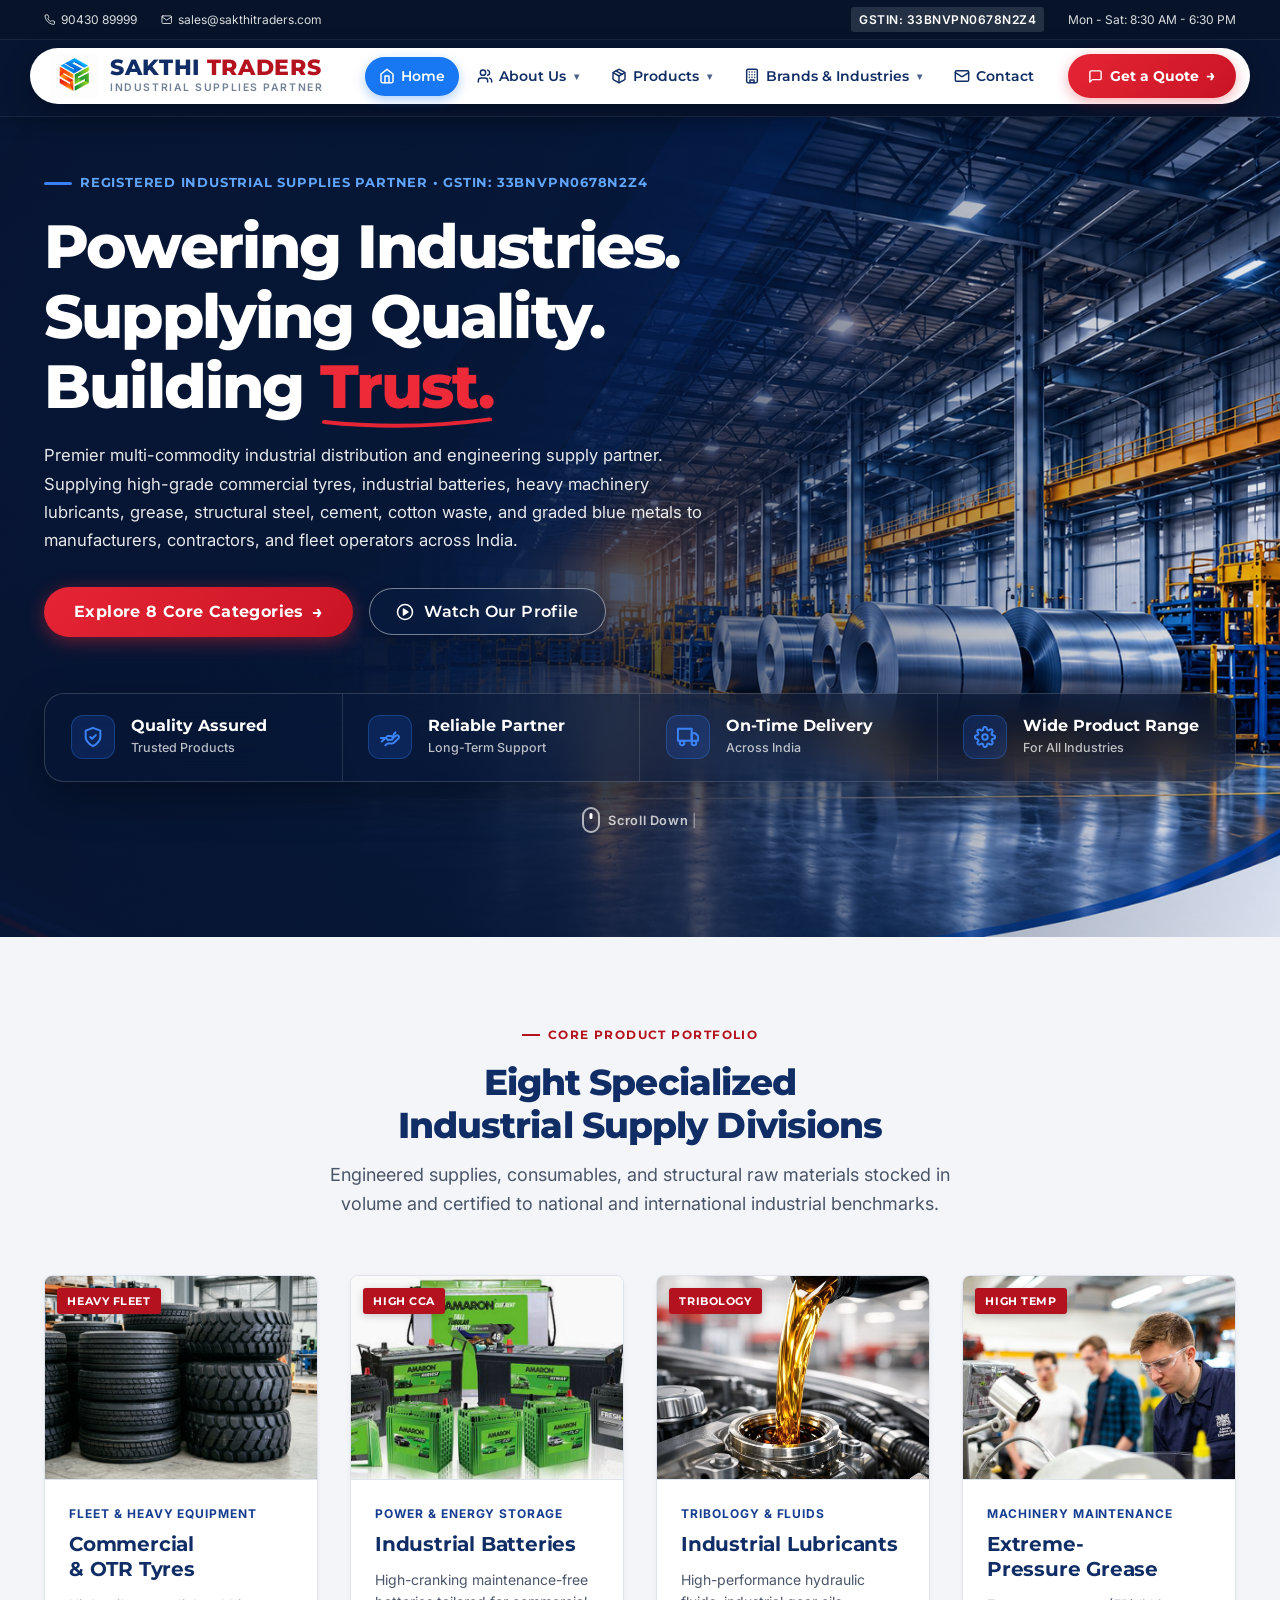
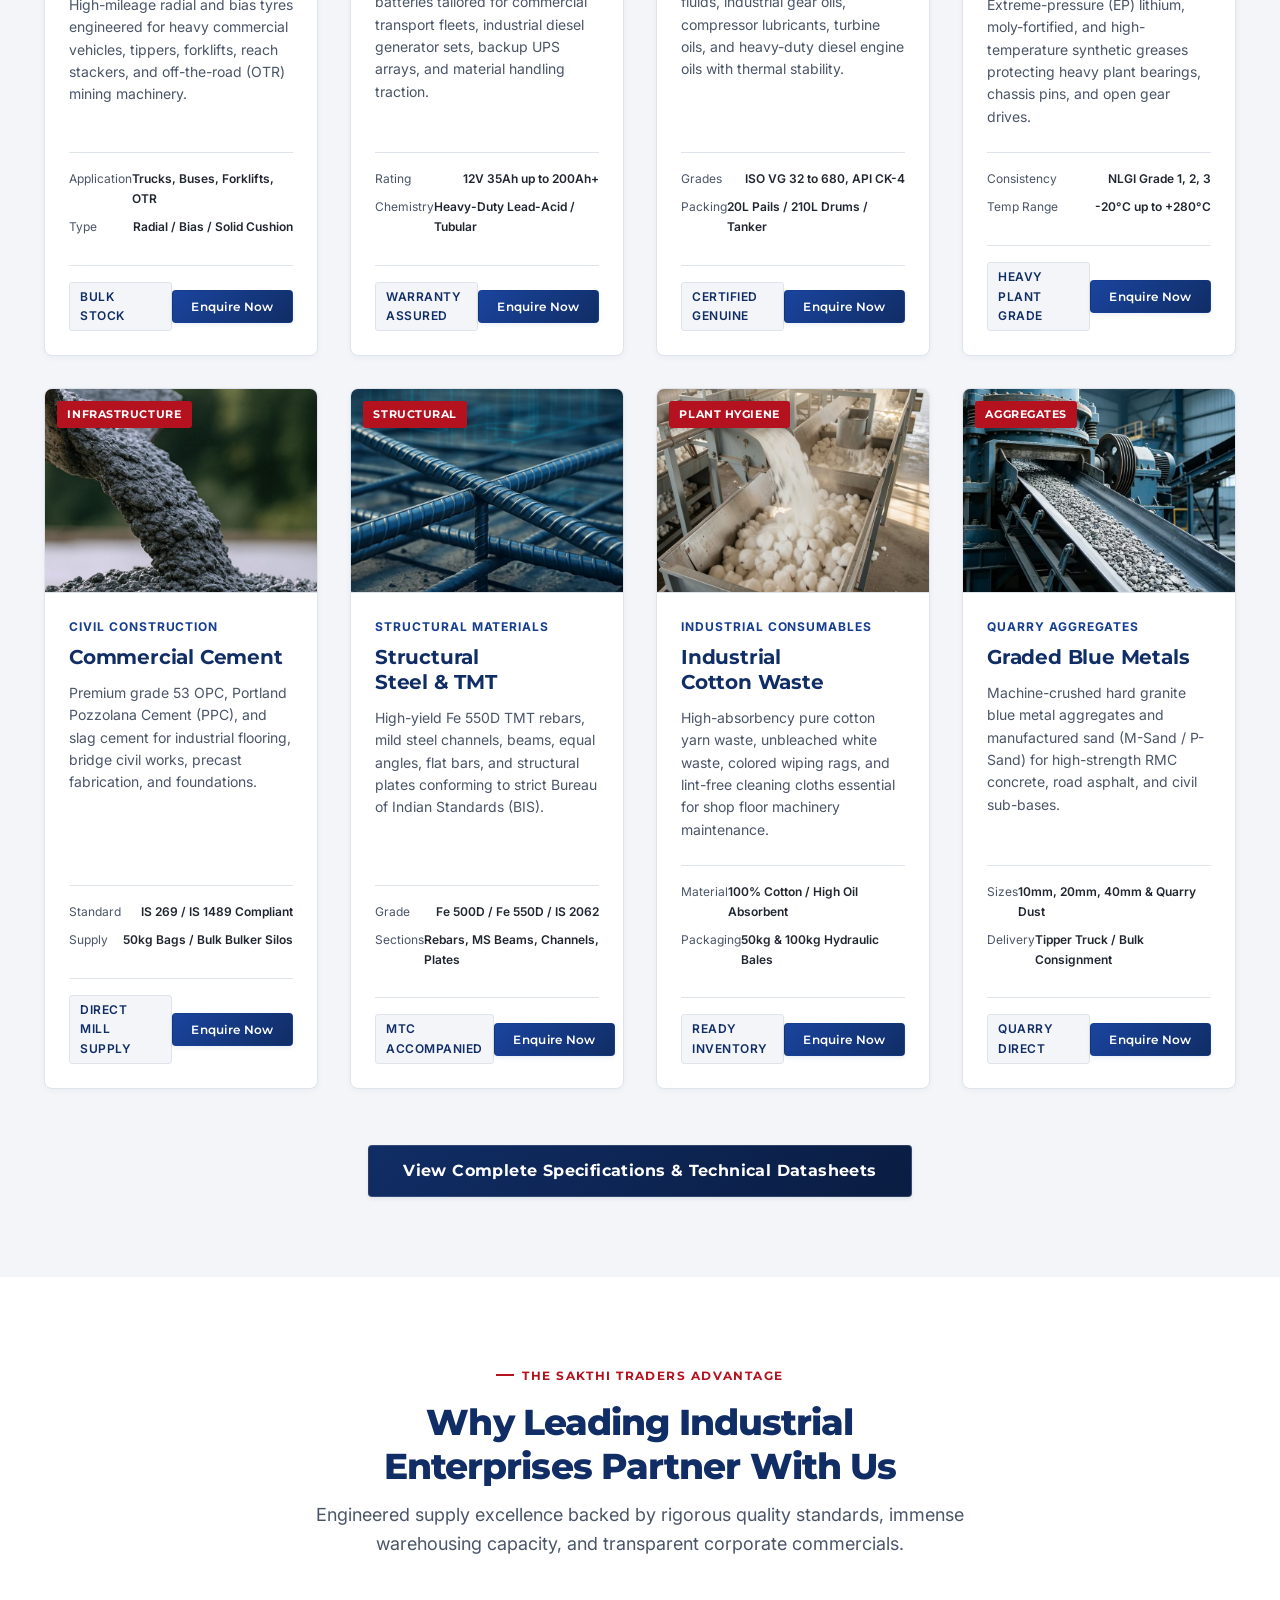
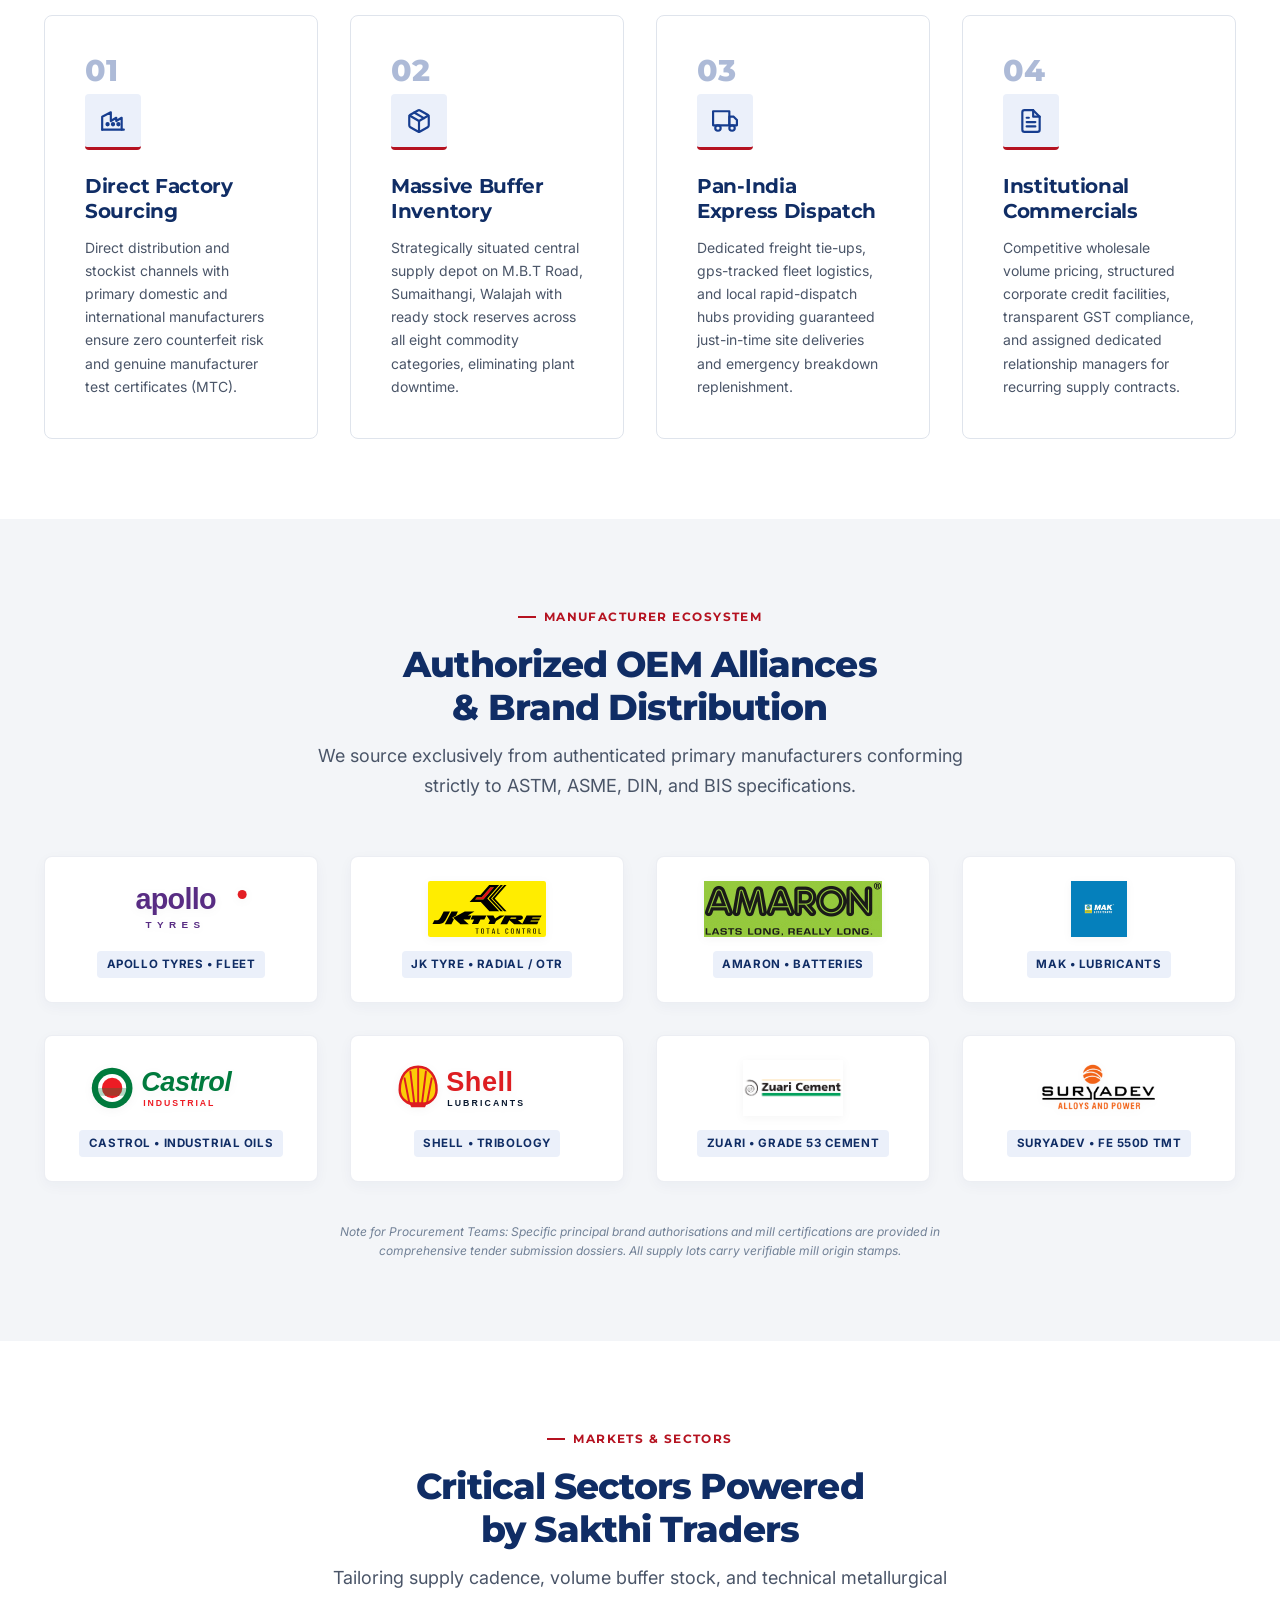
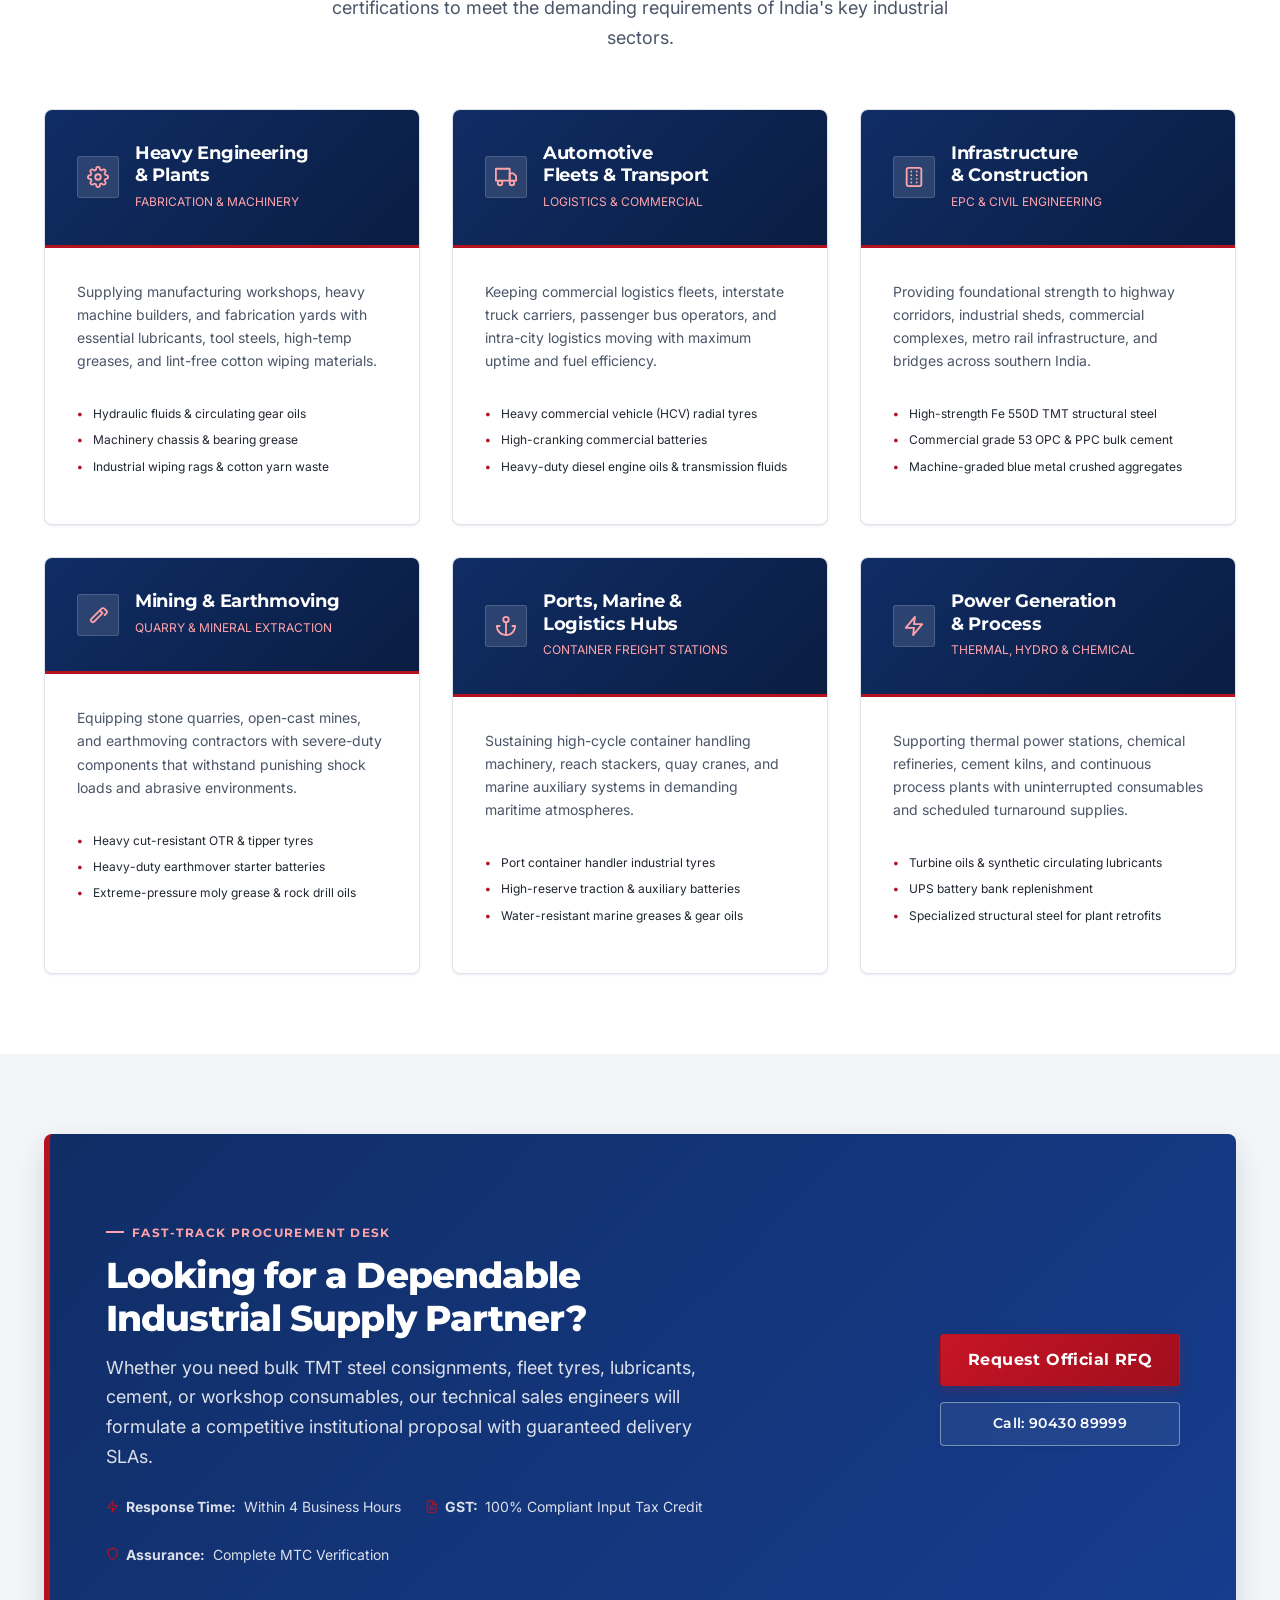
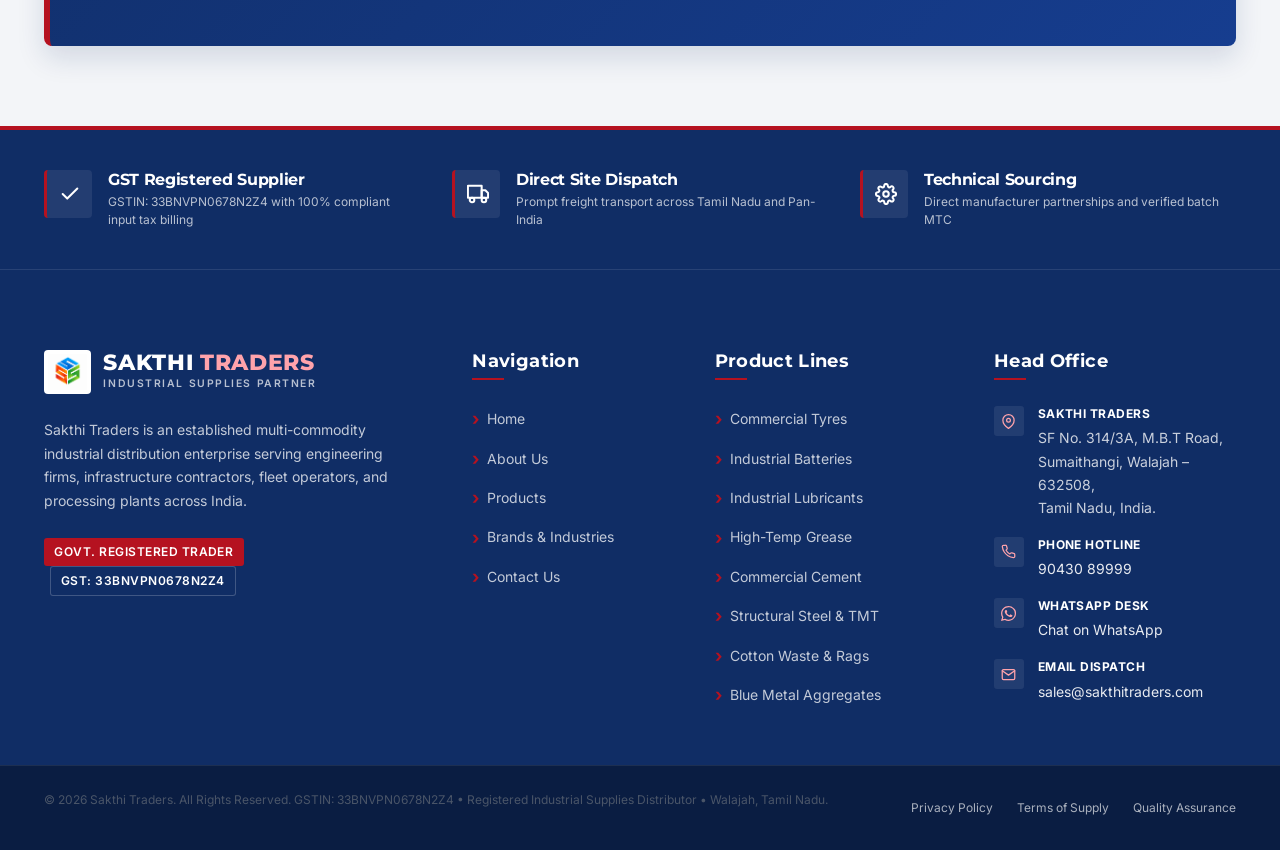
==== commit ad13d707: "Redesign navbar, hero layout, and buttons per reference image, and update brand logos with originals" ====
--- a/index.html
+++ b/index.html
@@ -50,14 +50,46 @@
 
         <div class="nav-menu">
           <ul class="nav-list">
-            <li><a href="index.html" class="nav-link active">Home</a></li>
-            <li><a href="about.html" class="nav-link">About Us</a></li>
-            <li><a href="products.html" class="nav-link">Products</a></li>
-            <li><a href="brands-industries.html" class="nav-link">Brands &amp; Industries</a></li>
-            <li><a href="contact.html" class="nav-link">Contact</a></li>
+            <li>
+              <a href="index.html" class="nav-link active">
+                <svg class="nav-icon" viewBox="0 0 24 24" fill="none" stroke="currentColor" stroke-width="2" stroke-linecap="round" stroke-linejoin="round" aria-hidden="true"><path d="m3 9 9-7 9 7v11a2 2 0 0 1-2 2H5a2 2 0 0 1-2-2z"/><polyline points="9 22 9 12 15 12 15 22"/></svg>
+                <span>Home</span>
+              </a>
+            </li>
+            <li>
+              <a href="about.html" class="nav-link">
+                <svg class="nav-icon" viewBox="0 0 24 24" fill="none" stroke="currentColor" stroke-width="2" stroke-linecap="round" stroke-linejoin="round" aria-hidden="true"><path d="M16 21v-2a4 4 0 0 0-4-4H6a4 4 0 0 0-4 4v2"/><circle cx="9" cy="7" r="4"/><path d="M22 21v-2a4 4 0 0 0-3-3.87"/><path d="M16 3.13a4 4 0 0 1 0 7.75"/></svg>
+                <span>About Us</span>
+                <span class="nav-arrow" aria-hidden="true">▾</span>
+              </a>
+            </li>
+            <li>
+              <a href="products.html" class="nav-link">
+                <svg class="nav-icon" viewBox="0 0 24 24" fill="none" stroke="currentColor" stroke-width="2" stroke-linecap="round" stroke-linejoin="round" aria-hidden="true"><path d="m7.5 4.27 9 5.15"/><path d="M21 8a2 2 0 0 0-1-1.73l-7-4a2 2 0 0 0-2 0l-7 4A2 2 0 0 0 3 8v8a2 2 0 0 0 1 1.73l7 4a2 2 0 0 0 2 0l7-4A2 2 0 0 0 21 16Z"/><path d="m3.3 7 8.7 5 8.7-5"/><path d="M12 22V12"/></svg>
+                <span>Products</span>
+                <span class="nav-arrow" aria-hidden="true">▾</span>
+              </a>
+            </li>
+            <li>
+              <a href="brands-industries.html" class="nav-link">
+                <svg class="nav-icon" viewBox="0 0 24 24" fill="none" stroke="currentColor" stroke-width="2" stroke-linecap="round" stroke-linejoin="round" aria-hidden="true"><rect x="4" y="2" width="16" height="20" rx="2" ry="2"/><path d="M9 22v-4h6v4"/><line x1="8" y1="6" x2="8.01" y2="6"/><line x1="16" y1="6" x2="16.01" y2="6"/><line x1="12" y1="6" x2="12.01" y2="6"/><line x1="8" y1="10" x2="8.01" y2="10"/><line x1="16" y1="10" x2="16.01" y2="10"/><line x1="12" y1="10" x2="12.01" y2="10"/><line x1="8" y1="14" x2="8.01" y2="14"/><line x1="16" y1="14" x2="16.01" y2="14"/><line x1="12" y1="14" x2="12.01" y2="14"/></svg>
+                <span>Brands &amp; Industries</span>
+                <span class="nav-arrow" aria-hidden="true">▾</span>
+              </a>
+            </li>
+            <li>
+              <a href="contact.html" class="nav-link">
+                <svg class="nav-icon" viewBox="0 0 24 24" fill="none" stroke="currentColor" stroke-width="2" stroke-linecap="round" stroke-linejoin="round" aria-hidden="true"><rect x="2" y="4" width="20" height="16" rx="2"/><path d="m22 7-8.97 5.7a1.94 1.94 0 0 1-2.06 0L2 7"/></svg>
+                <span>Contact</span>
+              </a>
+            </li>
           </ul>
           <div class="nav-cta">
-            <a href="contact.html" class="btn btn-red btn-sm">Get a Quote</a>
+            <a href="contact.html" class="nav-quote-btn">
+              <svg class="nav-icon" viewBox="0 0 24 24" fill="none" stroke="currentColor" stroke-width="2" stroke-linecap="round" stroke-linejoin="round" aria-hidden="true"><path d="M21 15a2 2 0 0 1-2 2H7l-4 4V5a2 2 0 0 1 2-2h14a2 2 0 0 1 2 2z"/></svg>
+              <span>Get a Quote</span>
+              <span class="btn-arrow" aria-hidden="true">&rarr;</span>
+            </a>
           </div>
         </div>
       </div>
@@ -71,83 +103,94 @@
         <div class="hero-home__grid">
           <!-- Hero Text Content -->
           <div class="hero-home__content">
-            <span class="eyebrow eyebrow--light">REGISTERED INDUSTRIAL SUPPLIES PARTNER &bull; GSTIN: 33BNVPN0678N2Z4</span>
+            <span class="hero-eyebrow">REGISTERED INDUSTRIAL SUPPLIES PARTNER &bull; GSTIN: 33BNVPN0678N2Z4</span>
             <h1 id="hero-title" class="hero-home__title">
               Powering Industries.<br>
               Supplying Quality.<br>
-              <span>Building Trust.</span>
+              Building <span class="trust-highlight">Trust.<svg class="trust-swoosh" viewBox="0 0 160 16" fill="none" preserveAspectRatio="none" aria-hidden="true"><path d="M 4 8 Q 80 18 156 5" stroke="#E52535" stroke-width="4.5" stroke-linecap="round"/></svg></span>
             </h1>
             <p class="hero-home__lead">
               Premier multi-commodity industrial distribution and engineering supply partner. Supplying high-grade commercial tyres, industrial batteries, heavy machinery lubricants, grease, structural steel, cement, cotton waste, and graded blue metals to manufacturers, contractors, and fleet operators across India.
             </p>
             <div class="hero-home__actions">
-              <a href="#products-showcase" class="btn btn-red btn-lg">Explore 8 Core Categories</a>
-              <a href="contact.html" class="btn btn-outline-white btn-lg">Request Business Enquiry</a>
-            </div>
-
-            <!-- Inline Trust Indicators -->
-            <div style="display: flex; gap: var(--space-md); flex-wrap: wrap; font-size: var(--text-xs); color: rgba(255, 255, 255, 0.85);">
-              <span class="icon-inline">
-                <svg class="icon-svg icon-svg--sm text-accent" viewBox="0 0 24 24" fill="none" stroke="currentColor" stroke-width="2.5" stroke-linecap="round" stroke-linejoin="round" aria-hidden="true"><polyline points="20 6 9 17 4 12"></polyline></svg>
-                100% Genuine Factory Sourcing
-              </span>
-              <span class="icon-inline">
-                <svg class="icon-svg icon-svg--sm text-accent" viewBox="0 0 24 24" fill="none" stroke="currentColor" stroke-width="2.5" stroke-linecap="round" stroke-linejoin="round" aria-hidden="true"><polyline points="20 6 9 17 4 12"></polyline></svg>
-                Direct Manufacturer Test Certificates (MTC)
-              </span>
-              <span class="icon-inline">
-                <svg class="icon-svg icon-svg--sm text-accent" viewBox="0 0 24 24" fill="none" stroke="currentColor" stroke-width="2.5" stroke-linecap="round" stroke-linejoin="round" aria-hidden="true"><polyline points="20 6 9 17 4 12"></polyline></svg>
-                Guaranteed Dispatch SLAs
-              </span>
-            </div>
-          </div>
+              <a href="#products-showcase" class="btn btn-hero-primary">Explore 8 Core Categories <span class="btn-arrow" aria-hidden="true">&rarr;</span></a>
+              <a href="about.html" class="btn btn-hero-glass">
+                <svg class="play-icon" viewBox="0 0 24 24" fill="none" stroke="currentColor" stroke-width="2" stroke-linecap="round" stroke-linejoin="round" aria-hidden="true">
+                  <circle cx="12" cy="12" r="10"></circle>
+                  <polygon points="10 8 16 12 10 16 10 8" fill="currentColor"></polygon>
+                </svg>
+                Watch Our Profile
+              </a>
+            </div>
+          </div>
+        </div>
+
+        <!-- Glassmorphic Hero Dock (Trust Pillars per Reference) -->
+        <div class="hero-dock" aria-label="Key Service Highlights">
+          <div class="hero-dock__item">
+            <div class="hero-dock__icon">
+              <svg viewBox="0 0 24 24" fill="none" stroke="currentColor" stroke-width="2.2" stroke-linecap="round" stroke-linejoin="round" aria-hidden="true">
+                <path d="M12 22s8-4 8-10V5l-8-3-8 3v7c0 6 8 10 8 10z"></path>
+                <polyline points="9 12 11 14 15 10"></polyline>
+              </svg>
+            </div>
+            <div class="hero-dock__text">
+              <strong class="hero-dock__title">Quality Assured</strong>
+              <span class="hero-dock__sub">Trusted Products</span>
+            </div>
+          </div>
+
+          <div class="hero-dock__item">
+            <div class="hero-dock__icon">
+              <svg viewBox="0 0 24 24" fill="none" stroke="currentColor" stroke-width="2.2" stroke-linecap="round" stroke-linejoin="round" aria-hidden="true">
+                <path d="M11 15h2a2 2 0 1 0 0-4h-3c-.6 0-1.1.2-1.4.6L3 17"></path>
+                <path d="m7 21 1.6-1.4c.3-.4.8-.6 1.4-.6h4c1.1 0 2.1-.4 2.8-1.2l4.6-4.4a2 2 0 0 0-2.7-2.9l-3.3 2.5"></path>
+                <path d="M2 13h4.6a2 2 0 0 1 1.4.6l2 2"></path>
+                <path d="m18 7-1.4 1.4c-.4.4-.6.9-.6 1.4v2"></path>
+              </svg>
+            </div>
+            <div class="hero-dock__text">
+              <strong class="hero-dock__title">Reliable Partner</strong>
+              <span class="hero-dock__sub">Long-Term Support</span>
+            </div>
+          </div>
+
+          <div class="hero-dock__item">
+            <div class="hero-dock__icon">
+              <svg viewBox="0 0 24 24" fill="none" stroke="currentColor" stroke-width="2.2" stroke-linecap="round" stroke-linejoin="round" aria-hidden="true">
+                <rect x="1" y="3" width="15" height="13"></rect>
+                <polygon points="16 8 20 8 23 11 23 16 16 16 8"></polygon>
+                <circle cx="5.5" cy="18.5" r="2.5"></circle>
+                <circle cx="18.5" cy="18.5" r="2.5"></circle>
+              </svg>
+            </div>
+            <div class="hero-dock__text">
+              <strong class="hero-dock__title">On-Time Delivery</strong>
+              <span class="hero-dock__sub">Across India</span>
+            </div>
+          </div>
+
+          <div class="hero-dock__item">
+            <div class="hero-dock__icon">
+              <svg viewBox="0 0 24 24" fill="none" stroke="currentColor" stroke-width="2.2" stroke-linecap="round" stroke-linejoin="round" aria-hidden="true">
+                <circle cx="12" cy="12" r="3"></circle>
+                <path d="M19.4 15a1.65 1.65 0 0 0 .33 1.82l.06.06a2 2 0 0 1 0 2.83 2 2 0 0 1-2.83 0l-.06-.06a1.65 1.65 0 0 0-1.82-.33 1.65 1.65 0 0 0-1 1.51V21a2 2 0 0 1-2 2 2 2 0 0 1-2-2v-.09A1.65 1.65 0 0 0 9 19.4a1.65 1.65 0 0 0-1.82.33l-.06.06a2 2 0 0 1-2.83 0 2 2 0 0 1 0-2.83l.06-.06a1.65 1.65 0 0 0 .33-1.82 1.65 1.65 0 0 0-1.51-1H3a2 2 0 0 1-2-2 2 2 0 0 1 2-2h.09A1.65 1.65 0 0 0 4.6 9a1.65 1.65 0 0 0-.33-1.82l-.06-.06a2 2 0 0 1 0-2.83 2 2 0 0 1 2.83 0l.06.06a1.65 1.65 0 0 0 1.82.33H9a1.65 1.65 0 0 0 1-1.51V3a2 2 0 0 1 2-2 2 2 0 0 1 2 2v.09a1.65 1.65 0 0 0 1 1.51 1.65 1.65 0 0 0 1.82-.33l.06-.06a2 2 0 0 1 2.83 0 2 2 0 0 1 0 2.83l-.06.06a1.65 1.65 0 0 0-.33 1.82V9a1.65 1.65 0 0 0 1.51 1H21a2 2 0 0 1 2 2 2 2 0 0 1-2 2h-.09a1.65 1.65 0 0 0-1.51 1z"></path>
+              </svg>
+            </div>
+            <div class="hero-dock__text">
+              <strong class="hero-dock__title">Wide Product Range</strong>
+              <span class="hero-dock__sub">For All Industries</span>
+            </div>
+          </div>
+        </div>
+
+        <!-- Scroll Down Indicator -->
+        <div class="hero-scroll-indicator" aria-hidden="true">
+          <span class="scroll-mouse"><span class="scroll-wheel"></span></span>
+          <span>Scroll Down <span class="scroll-pipe">|</span></span>
         </div>
       </div>
     </section>
-
-    <!-- Quick Trust Statistics Strip -->
-    <div class="trust-bar" aria-label="Key Performance Metrics">
-      <div class="container">
-        <div class="trust-bar__grid">
-          <div class="trust-bar__item">
-            <div class="trust-bar__icon">
-              <svg class="icon-svg" viewBox="0 0 24 24" fill="none" stroke="currentColor" stroke-width="2" stroke-linecap="round" stroke-linejoin="round" aria-hidden="true"><circle cx="12" cy="8" r="7"></circle><polyline points="8.21 13.89 7 23 12 20 17 23 15.79 13.88"></polyline></svg>
-            </div>
-            <div>
-              <div class="trust-bar__num">8 Core Sectors</div>
-              <div class="trust-bar__label">Industrial Supplies Portfolio</div>
-            </div>
-          </div>
-          <div class="trust-bar__item">
-            <div class="trust-bar__icon">
-              <svg class="icon-svg" viewBox="0 0 24 24" fill="none" stroke="currentColor" stroke-width="2" stroke-linecap="round" stroke-linejoin="round" aria-hidden="true"><line x1="16.5" y1="9.4" x2="7.5" y2="4.21"></line><path d="M21 16V8a2 2 0 0 0-1-1.73l-7-4a2 2 0 0 0-2 0l-7 4A2 2 0 0 0 3 8v8a2 2 0 0 0 1 1.73l7 4a2 2 0 0 0 2 0l7-4A2 2 0 0 0 21 16z"></path><polyline points="3.27 6.96 12 12.01 20.73 6.96"></polyline><line x1="12" y1="22.08" x2="12" y2="12"></line></svg>
-            </div>
-            <div>
-              <div class="trust-bar__num">100% Genuine</div>
-              <div class="trust-bar__label">Direct Manufacturer Factory Sourcing</div>
-            </div>
-          </div>
-          <div class="trust-bar__item">
-            <div class="trust-bar__icon">
-              <svg class="icon-svg" viewBox="0 0 24 24" fill="none" stroke="currentColor" stroke-width="2" stroke-linecap="round" stroke-linejoin="round" aria-hidden="true"><path d="M2 20h20"></path><path d="M20 20V9l-5 3V9l-5 3V4L2 8v12"></path><circle cx="7" cy="15" r="1"></circle><circle cx="12" cy="15" r="1"></circle><circle cx="17" cy="15" r="1"></circle></svg>
-            </div>
-            <div>
-              <div class="trust-bar__num">Verified MTC</div>
-              <div class="trust-bar__label">Authentic Mill Test Certificates</div>
-            </div>
-          </div>
-          <div class="trust-bar__item">
-            <div class="trust-bar__icon">
-              <svg class="icon-svg" viewBox="0 0 24 24" fill="none" stroke="currentColor" stroke-width="2" stroke-linecap="round" stroke-linejoin="round" aria-hidden="true"><rect x="1" y="3" width="15" height="13"></rect><polygon points="16 8 20 8 23 11 23 16 16 16 16 8"></polygon><circle cx="5.5" cy="18.5" r="2.5"></circle><circle cx="18.5" cy="18.5" r="2.5"></circle></svg>
-            </div>
-            <div>
-              <div class="trust-bar__num">Direct Dispatch</div>
-              <div class="trust-bar__label">Pan-Tamil Nadu &amp; Interstate Transport</div>
-            </div>
-          </div>
-        </div>
-      </div>
-    </div>
 
     <!-- ================= 4. EIGHT PRODUCT CATEGORY CARDS ================= -->
     <section id="products-showcase" class="section bg-light" aria-labelledby="products-heading">
@@ -487,12 +530,12 @@
           </div>
 
           <div class="brand-partner-slot">
-            <img src="images/brands/amaron.svg" alt="Amaron Batteries" width="210" height="62" loading="lazy">
+            <img src="images/brands/amaron.jpg" alt="Amaron Batteries" width="210" height="62" loading="lazy">
             <span>Amaron &bull; Batteries</span>
           </div>
 
           <div class="brand-partner-slot">
-            <img src="images/brands/mak.svg" alt="MAK Lubricants" width="240" height="58" loading="lazy">
+            <img src="images/brands/mak.jpeg" alt="MAK Lubricants" width="240" height="58" loading="lazy">
             <span>MAK &bull; Lubricants</span>
           </div>
 
@@ -507,12 +550,12 @@
           </div>
 
           <div class="brand-partner-slot">
-            <img src="images/brands/zuari-cement.svg" alt="Zuari Cement" width="235" height="58" loading="lazy">
+            <img src="images/brands/zuari-cement.png" alt="Zuari Cement" width="235" height="58" loading="lazy">
             <span>Zuari &bull; Grade 53 Cement</span>
           </div>
 
           <div class="brand-partner-slot">
-            <img src="images/brands/suryadev-tmt.svg" alt="Suryadev TMT Rebars" width="240" height="58" loading="lazy">
+            <img src="images/brands/suryadev-tmt.png" alt="Suryadev TMT Rebars" width="240" height="58" loading="lazy">
             <span>Suryadev &bull; Fe 550D TMT</span>
           </div>
         </div>
--- a/css/style.css
+++ b/css/style.css
@@ -98,6 +98,9 @@
   font-size: 16px;
   scroll-behavior: smooth;
   -webkit-text-size-adjust: 100%;
+  overflow-x: hidden;
+  max-width: 100%;
+  width: 100%;
 }
 
 body {
@@ -107,6 +110,8 @@
   color: var(--color-charcoal);
   background-color: var(--color-white);
   overflow-x: hidden;
+  max-width: 100%;
+  width: 100%;
   -webkit-font-smoothing: antialiased;
   -moz-osx-font-smoothing: grayscale;
 }
@@ -552,17 +557,18 @@
   position: sticky;
   top: 0;
   z-index: 1000;
-  background-color: var(--color-white);
-  box-shadow: 0 2px 10px rgba(16, 45, 101, 0.08);
+  background-color: #071532;
+  box-shadow: 0 4px 20px rgba(0, 0, 0, 0.18);
+  border-bottom: 1px solid rgba(255, 255, 255, 0.08);
 }
 
 /* Top Utility Bar */
 .top-bar {
-  background-color: var(--color-navy-dark);
-  color: rgba(255, 255, 255, 0.8);
+  background-color: #061329;
+  color: rgba(255, 255, 255, 0.82);
   font-size: var(--text-xs);
-  padding: 0.5rem 0;
-  border-bottom: 1px solid rgba(255, 255, 255, 0.1);
+  padding: 0.45rem 0;
+  border-bottom: 1px solid rgba(255, 255, 255, 0.08);
 }
 
 .top-bar__container {
@@ -601,15 +607,23 @@
   letter-spacing: 0.04em;
 }
 
-/* Main Navigation Bar */
+/* Main Navigation Bar - Floating Capsule Island */
 .navbar {
-  padding: 0.85rem 0;
+  padding: 8px 0 12px;
+  position: relative;
 }
 
 .navbar__container {
+  background: #FFFFFF;
+  border-radius: 9999px;
+  box-shadow: 0 10px 30px rgba(0, 0, 0, 0.28);
+  padding: 6px 14px 6px 20px;
   display: flex;
   align-items: center;
   justify-content: space-between;
+  max-width: 1220px;
+  margin: 0 auto;
+  transition: all 0.3s ease;
 }
 
 /* Corporate Brand Logo */
@@ -621,7 +635,7 @@
 }
 
 .brand__logo-img {
-  height: 56px;
+  height: 44px;
   width: auto;
   max-width: 180px;
   object-fit: contain;
@@ -675,49 +689,113 @@
 .nav-menu {
   display: flex;
   align-items: center;
-  gap: var(--space-sm);
+  gap: var(--space-xs);
 }
 
 .nav-list {
   display: flex;
   align-items: center;
-  gap: 0.35rem;
+  gap: 0.25rem;
+  list-style: none;
+  margin: 0;
+  padding: 0;
 }
 
 .nav-link {
+  display: inline-flex;
+  align-items: center;
+  gap: 6px;
   font-family: var(--font-heading);
-  font-size: 0.9rem;
+  font-size: 0.88rem;
   font-weight: 600;
-  color: var(--color-charcoal);
-  padding: 0.55rem 0.85rem;
-  border-radius: var(--radius-xs);
+  color: #102D65;
+  padding: 8px 14px;
+  border-radius: 9999px;
   position: relative;
   transition: all var(--transition-fast);
+  text-decoration: none;
+  white-space: nowrap;
 }
 
 .nav-link:hover {
-  color: var(--color-royal);
-  background-color: var(--color-light-grey);
-}
-
+  color: #1877F2;
+  background-color: rgba(24, 119, 242, 0.08);
+}
+
+/* Active Pill Link (Blue Capsule like reference image) */
 .nav-link.active {
-  color: var(--color-royal);
-  background-color: var(--color-royal-subtle);
+  background-color: #1877F2 !important;
+  color: #FFFFFF !important;
+  box-shadow: 0 4px 12px rgba(24, 119, 242, 0.35);
 }
 
 .nav-link.active::after {
-  content: "";
-  position: absolute;
-  bottom: 0;
-  left: 0.85rem;
-  right: 0.85rem;
-  height: 2px;
-  background-color: var(--color-brand-red);
-  border-radius: 2px;
+  display: none;
+}
+
+.nav-link.active .nav-icon {
+  stroke: #FFFFFF;
+  color: #FFFFFF;
+}
+
+.nav-link.active .nav-arrow {
+  color: #FFFFFF;
+}
+
+.nav-icon {
+  width: 16px;
+  height: 16px;
+  stroke-width: 2.2;
+  flex-shrink: 0;
+}
+
+.nav-arrow {
+  font-size: 0.65rem;
+  margin-left: 2px;
+  opacity: 0.75;
 }
 
 .nav-cta {
   margin-left: 0.5rem;
+}
+
+/* Red Capsule Pill Quote Button */
+.nav-quote-btn {
+  display: inline-flex;
+  align-items: center;
+  gap: 7px;
+  background: linear-gradient(135deg, #E52535 0%, #C91424 100%);
+  color: #FFFFFF !important;
+  border-radius: 9999px;
+  padding: 9px 20px;
+  font-family: var(--font-heading);
+  font-size: 0.88rem;
+  font-weight: 700;
+  box-shadow: 0 4px 14px rgba(229, 37, 53, 0.35);
+  transition: all 0.2s ease;
+  text-decoration: none;
+  white-space: nowrap;
+  border: none;
+}
+
+.nav-quote-btn:hover {
+  background: linear-gradient(135deg, #F03242 0%, #D41A2B 100%);
+  transform: translateY(-1px);
+  box-shadow: 0 6px 18px rgba(229, 37, 53, 0.45);
+}
+
+.nav-quote-btn .nav-icon {
+  width: 15px;
+  height: 15px;
+}
+
+.nav-quote-btn .btn-arrow {
+  font-size: 1rem;
+  transition: transform 0.2s ease;
+}
+
+.nav-quote-btn:hover .btn-arrow {
+  transform: translateX(3px);
 }
 
 /* Mobile Nav Toggle (Pure CSS - No JS) */
@@ -1273,31 +1351,17 @@
 /* Home Hero Section */
 .hero-home {
   position: relative;
-  background-color: #0A1D42;
+  background-color: #071532;
   background-image: 
-    linear-gradient(90deg, rgba(10, 29, 66, 0.95) 0%, rgba(16, 45, 101, 0.88) 45%, rgba(16, 45, 101, 0.38) 85%, rgba(10, 29, 66, 0.70) 100%),
-    url('../images/hero-industrial-bg.jpg');
+    linear-gradient(90deg, rgba(7, 21, 50, 0.94) 0%, rgba(7, 21, 50, 0.82) 42%, rgba(7, 21, 50, 0.3) 75%, rgba(7, 21, 50, 0.08) 100%),
+    url('../images/background.png');
   background-size: cover;
   background-position: center right;
   background-repeat: no-repeat;
-  color: var(--color-white);
-  padding: clamp(5rem, 8vw, 7.5rem) 0 clamp(4.5rem, 6.5vw, 6rem) 0;
+  color: #FFFFFF;
+  padding: 3.5rem 0 2rem 0;
   overflow: hidden;
-  border-bottom: 4px solid var(--color-brand-red);
-}
-
-.hero-home::before {
-  content: "";
-  position: absolute;
-  top: 0;
-  right: 0;
-  bottom: 0;
-  left: 0;
-  background-image: 
-    linear-gradient(rgba(255, 255, 255, 0.025) 1px, transparent 1px),
-    linear-gradient(90deg, rgba(255, 255, 255, 0.025) 1px, transparent 1px);
-  background-size: 48px 48px;
-  pointer-events: none;
+  min-height: 820px;
 }
 
 .hero-home .container {
@@ -1310,32 +1374,248 @@
   max-width: 860px;
 }
 
+/* Eyebrow with leading rule line */
+.hero-eyebrow {
+  display: block;
+  font-family: var(--font-heading);
+  font-size: 0.82rem;
+  font-weight: 700;
+  letter-spacing: 0.06em;
+  color: #60A5FA;
+  text-transform: uppercase;
+  margin-bottom: 1.25rem;
+  line-height: 1.4;
+}
+
+.hero-eyebrow::before {
+  content: "";
+  display: inline-block;
+  width: 28px;
+  height: 3px;
+  background-color: #3B82F6;
+  border-radius: 2px;
+  vertical-align: middle;
+  margin-right: 8px;
+}
+
 .hero-home__title {
-  color: var(--color-white);
-  font-size: clamp(2.3rem, 4.5vw, 3.4rem);
+  color: #FFFFFF;
+  font-size: clamp(2.4rem, 4.8vw, 3.8rem);
   font-weight: 800;
-  line-height: 1.18;
-  margin-bottom: var(--space-md);
+  line-height: 1.15;
+  margin-bottom: 1.25rem;
   letter-spacing: -0.03em;
 }
 
-.hero-home__title span {
-  color: #FFA3AB;
+.trust-highlight {
+  color: #EE2A38;
+  position: relative;
+  display: inline-block;
+}
+
+.trust-swoosh {
+  position: absolute;
+  left: 0;
+  bottom: -8px;
+  width: 100%;
+  height: 14px;
+  overflow: visible;
+  pointer-events: none;
 }
 
 .hero-home__lead {
-  font-size: var(--text-lg);
-  color: rgba(255, 255, 255, 0.94);
-  margin-bottom: var(--space-xl);
-  line-height: 1.75;
-  max-width: 780px;
-}
-
+  font-size: clamp(0.95rem, 1.3vw, 1.05rem);
+  color: rgba(255, 255, 255, 0.9);
+  margin-bottom: 2rem;
+  line-height: 1.7;
+  max-width: 660px;
+}
+
+/* Hero Action Buttons (Solid Red Pill + Dark Glass Pill) */
 .hero-home__actions {
   display: flex;
-  gap: var(--space-sm);
+  align-items: center;
+  gap: 1rem;
   flex-wrap: wrap;
-  margin-bottom: var(--space-2xl);
+  margin-bottom: 3.5rem;
+}
+
+.btn-hero-primary {
+  background: linear-gradient(135deg, #E52535 0%, #C91424 100%);
+  color: #FFFFFF !important;
+  border-radius: 9999px;
+  padding: 14px 30px;
+  font-family: var(--font-heading);
+  font-size: 0.98rem;
+  font-weight: 700;
+  display: inline-flex;
+  align-items: center;
+  gap: 8px;
+  box-shadow: 0 4px 18px rgba(229, 37, 53, 0.45);
+  border: none;
+  transition: all 0.25s ease;
+  text-decoration: none;
+}
+
+.btn-hero-primary:hover {
+  transform: translateY(-2px);
+  box-shadow: 0 8px 24px rgba(229, 37, 53, 0.55);
+  background: linear-gradient(135deg, #F03242 0%, #D41A2B 100%);
+}
+
+.btn-hero-primary .btn-arrow {
+  font-size: 1.1rem;
+  transition: transform 0.2s ease;
+}
+
+.btn-hero-primary:hover .btn-arrow {
+  transform: translateX(4px);
+}
+
+.btn-hero-glass {
+  background: rgba(10, 29, 66, 0.45);
+  color: #FFFFFF !important;
+  border: 1.5px solid rgba(255, 255, 255, 0.45);
+  border-radius: 9999px;
+  padding: 13px 26px;
+  font-family: var(--font-heading);
+  font-size: 0.98rem;
+  font-weight: 600;
+  display: inline-flex;
+  align-items: center;
+  gap: 10px;
+  backdrop-filter: blur(10px);
+  -webkit-backdrop-filter: blur(10px);
+  box-shadow: 0 4px 15px rgba(0, 0, 0, 0.25);
+  transition: all 0.25s ease;
+  text-decoration: none;
+}
+
+.btn-hero-glass:hover {
+  background: rgba(10, 29, 66, 0.72);
+  border-color: #FFFFFF;
+  transform: translateY(-2px);
+  box-shadow: 0 8px 22px rgba(0, 0, 0, 0.35);
+}
+
+.btn-hero-glass .play-icon {
+  width: 18px;
+  height: 18px;
+  flex-shrink: 0;
+}
+
+/* ================= Glassmorphic Hero Dock (Trust Bar) ================= */
+.hero-dock {
+  background: rgba(7, 24, 54, 0.58);
+  border: 1px solid rgba(255, 255, 255, 0.16);
+  backdrop-filter: blur(18px);
+  -webkit-backdrop-filter: blur(18px);
+  border-radius: 20px;
+  display: grid;
+  grid-template-columns: repeat(4, 1fr);
+  box-shadow: 0 15px 40px rgba(0, 0, 0, 0.35);
+  max-width: 1220px;
+  margin: 0 auto;
+  overflow: hidden;
+}
+
+.hero-dock__item {
+  padding: 1.35rem 1.6rem;
+  display: flex;
+  align-items: center;
+  gap: 1rem;
+  border-right: 1px solid rgba(255, 255, 255, 0.12);
+  transition: background-color 0.2s ease;
+}
+
+.hero-dock__item:last-child {
+  border-right: none;
+}
+
+.hero-dock__item:hover {
+  background: rgba(255, 255, 255, 0.05);
+}
+
+.hero-dock__icon {
+  width: 44px;
+  height: 44px;
+  border-radius: 12px;
+  background: rgba(37, 99, 235, 0.18);
+  display: flex;
+  align-items: center;
+  justify-content: center;
+  flex-shrink: 0;
+  color: #3B82F6;
+  border: 1px solid rgba(59, 130, 246, 0.3);
+}
+
+.hero-dock__icon svg {
+  width: 22px;
+  height: 22px;
+  stroke: #3B82F6;
+}
+
+.hero-dock__text {
+  display: flex;
+  flex-direction: column;
+}
+
+.hero-dock__title {
+  font-family: var(--font-heading);
+  font-size: 0.98rem;
+  font-weight: 700;
+  color: #FFFFFF;
+  line-height: 1.25;
+  margin-bottom: 2px;
+}
+
+.hero-dock__sub {
+  font-size: 0.78rem;
+  color: rgba(255, 255, 255, 0.72);
+  font-weight: 500;
+}
+
+/* Hero Scroll Down Indicator */
+.hero-scroll-indicator {
+  display: flex;
+  align-items: center;
+  justify-content: center;
+  gap: 8px;
+  margin-top: 1.6rem;
+  color: rgba(255, 255, 255, 0.78);
+  font-size: 0.8rem;
+  font-weight: 600;
+  letter-spacing: 0.05em;
+}
+
+.scroll-mouse {
+  width: 18px;
+  height: 26px;
+  border: 2px solid rgba(255, 255, 255, 0.65);
+  border-radius: 12px;
+  display: inline-block;
+  position: relative;
+}
+
+.scroll-wheel {
+  width: 3px;
+  height: 6px;
+  background-color: #FFFFFF;
+  border-radius: 2px;
+  position: absolute;
+  top: 4px;
+  left: 50%;
+  transform: translateX(-50%);
+  animation: scrollBounce 1.6s infinite;
+}
+
+@keyframes scrollBounce {
+  0% { opacity: 1; transform: translate(-50%, 0); }
+  100% { opacity: 0; transform: translate(-50%, 8px); }
+}
+
+.scroll-pipe {
+  color: rgba(255, 255, 255, 0.4);
 }
 
 /* Institutional Sourcing Panel (Hero Right Column) */
@@ -1801,7 +2081,9 @@
 /* Specifications Table */
 .table-responsive {
   width: 100%;
+  max-width: 100%;
   overflow-x: auto;
+  -webkit-overflow-scrolling: touch;
   border-radius: var(--radius-sm);
   border: 1px solid var(--color-border);
   background-color: var(--color-white);
@@ -2317,6 +2599,14 @@
   align-items: center;
 }
 
+.intro-grid > *,
+.grid-2 > *,
+.grid-3 > *,
+.grid-4 > * {
+  min-width: 0;
+  max-width: 100%;
+}
+
 .intro-image-wrap {
   position: relative;
   border-radius: var(--radius-md);
@@ -2662,12 +2952,290 @@
 
 /* Mobile & Tablet (< 768px) */
 @media screen and (max-width: 768px) {
+  :root {
+    --container-gutter: 0.75rem;
+  }
+
+  /* Global Section Padding */
+  .section {
+    padding-top: 2rem;
+    padding-bottom: 2rem;
+  }
+
+  .section-header {
+    margin-bottom: 1.25rem;
+  }
+
+  .section-header--center {
+    text-align: center;
+  }
+
+  .section-title {
+    font-size: 1.25rem;
+    line-height: 1.2;
+    margin-bottom: 0.35rem;
+  }
+
+  .section-subtitle {
+    font-size: 0.78rem;
+    line-height: 1.45;
+    margin-bottom: 0;
+    text-align: justify;
+    text-justify: inter-word;
+    hyphens: auto;
+  }
+
+  .eyebrow {
+    font-size: 0.62rem;
+    letter-spacing: 0.05em;
+    margin-bottom: 0.25rem;
+  }
+
+  /* Text Alignment Justification across Mobile View */
+  .hero-home__lead,
+  .page-banner__lead,
+  .product-card__desc,
+  .feature-card__desc,
+  .brand-card-desc,
+  .industry-card__body p,
+  .info-detail,
+  .lead,
+  .footer-desc {
+    text-align: justify;
+    text-justify: inter-word;
+    hyphens: auto;
+  }
+
+  /* Global Button Wrapping & Touch Sizing */
+  .btn {
+    white-space: normal;
+    text-align: center;
+    max-width: 100%;
+    word-break: normal;
+    padding: 0.65rem 1rem;
+    font-size: 0.78rem;
+  }
+
+  .btn-lg {
+    padding: 0.75rem 1.15rem;
+    font-size: 0.82rem;
+  }
+
+  .btn-sm {
+    padding: 0.4rem 0.6rem;
+    font-size: 0.7rem;
+  }
+
+  /* Top Bar */
+  .top-bar {
+    padding: 0.3rem 0;
+    font-size: 0.72rem;
+  }
+
+  .top-bar__meta {
+    display: none;
+  }
+
+  .top-bar__container {
+    justify-content: center;
+  }
+
+  .top-bar__contact {
+    gap: 0.75rem;
+    flex-wrap: wrap;
+    justify-content: center;
+  }
+
+  /* Sticky Navigation & Brand Header */
+  .navbar {
+    padding: 6px 0 8px;
+  }
+
+  .navbar__container {
+    padding: 4px 10px 4px 12px;
+    border-radius: 9999px;
+    width: 100%;
+    box-sizing: border-box;
+    margin: 0;
+  }
+
+  .brand {
+    gap: 0.5rem;
+  }
+
+  .brand__logo-img {
+    height: 32px;
+  }
+
+  .brand__name {
+    font-size: 0.95rem;
+    letter-spacing: -0.01em;
+  }
+
+  .brand__tagline {
+    font-size: 0.52rem;
+    letter-spacing: 0.03em;
+  }
+
+  .nav-toggle-label {
+    display: flex;
+  }
+
+  /* Mobile Nav Dropdown */
+  .nav-menu {
+    display: none;
+    position: absolute;
+    top: calc(100% + 8px);
+    left: var(--container-gutter, 0.75rem);
+    right: var(--container-gutter, 0.75rem);
+    background-color: #FFFFFF;
+    border-radius: 20px;
+    flex-direction: column;
+    padding: 1.25rem 1rem;
+    box-shadow: 0 16px 36px rgba(0, 0, 0, 0.28);
+    border: 1px solid rgba(16, 45, 101, 0.12);
+    align-items: stretch;
+    gap: var(--space-xs);
+    animation: navSlideDown 0.25s cubic-bezier(0.16, 1, 0.3, 1) forwards;
+  }
+
+  /* Hamburger toggle activated via pure CSS checkbox */
+  .nav-toggle-input:checked ~ .nav-menu {
+    display: flex;
+  }
+
+  .nav-toggle-input:checked ~ .nav-toggle-label .hamburger {
+    background-color: transparent;
+  }
+
+  .nav-toggle-input:checked ~ .nav-toggle-label .hamburger::before {
+    transform: rotate(45deg);
+    top: 0;
+  }
+
+  .nav-toggle-input:checked ~ .nav-toggle-label .hamburger::after {
+    transform: rotate(-45deg);
+    bottom: 0;
+  }
+
+  .nav-list {
+    flex-direction: column;
+    align-items: stretch;
+    gap: 0.35rem;
+  }
+
+  .nav-link {
+    padding: 0.7rem 1rem;
+    font-size: 0.95rem;
+    border-radius: 12px;
+    justify-content: flex-start;
+  }
+
+  .nav-link.active::after {
+    display: none;
+  }
+
+  .nav-link.active {
+    background-color: #1877F2 !important;
+    color: #FFFFFF !important;
+  }
+
+  .nav-cta {
+    margin-left: 0;
+    margin-top: 0.75rem;
+  }
+
+  .nav-cta .btn,
+  .nav-quote-btn {
+    width: 100%;
+    justify-content: center;
+    padding: 11px 16px;
+    font-size: 0.92rem;
+  }
+
+  /* Hero Section (Compact & Proportional) */
   .hero-home {
     background-image: 
-      linear-gradient(180deg, rgba(10, 29, 66, 0.96) 0%, rgba(16, 45, 101, 0.92) 50%, rgba(10, 29, 66, 0.97) 100%),
-      url('../images/hero-industrial-bg.jpg');
+      linear-gradient(180deg, rgba(7, 21, 50, 0.96) 0%, rgba(7, 21, 50, 0.88) 50%, rgba(7, 21, 50, 0.98) 100%),
+      url('../images/background.png');
     background-position: center center;
-    padding: var(--space-2xl) 0;
+    padding: 2rem 0 1.25rem;
+    min-height: auto;
+  }
+
+  .hero-eyebrow {
+    font-size: 0.65rem;
+    letter-spacing: 0.03em;
+    gap: 6px;
+    margin-bottom: 0.65rem;
+    line-height: 1.35;
+    word-break: break-word;
+  }
+
+  .hero-home__title {
+    font-size: clamp(1.65rem, 5.5vw, 2.1rem);
+    line-height: 1.15;
+    margin-bottom: 0.65rem;
+  }
+
+  .hero-home__lead {
+    font-size: 0.82rem;
+    line-height: 1.45;
+    margin-bottom: 1rem;
+    text-align: justify;
+    text-justify: inter-word;
+  }
+
+  .hero-home__actions {
+    display: grid;
+    grid-template-columns: repeat(2, 1fr);
+    width: 100%;
+    gap: 0.5rem;
+    margin-bottom: 1.25rem;
+  }
+
+  .hero-home__actions .btn,
+  .btn-hero-primary,
+  .btn-hero-glass {
+    width: 100%;
+    display: flex;
+    align-items: center;
+    justify-content: center;
+    text-align: center;
+    padding: 0.65rem 0.35rem;
+    font-size: 0.72rem;
+    line-height: 1.2;
+    min-height: 44px;
+    white-space: normal;
+    border-radius: 9999px;
+  }
+
+  .btn-hero-primary .btn-arrow {
+    display: none;
+  }
+
+  .btn-hero-glass .play-icon {
+    width: 14px;
+    height: 14px;
+    flex-shrink: 0;
+  }
+
+  /* Page Banners */
+  .page-banner {
+    padding: 2rem 0;
+  }
+
+  .page-banner__title {
+    font-size: clamp(1.5rem, 5vw, 1.95rem);
+    line-height: 1.18;
+    margin-bottom: 0.45rem;
+  }
+
+  .page-banner__lead {
+    font-size: 0.8rem;
+    line-height: 1.45;
+    text-align: justify;
+    text-justify: inter-word;
   }
 
   .page-banner--about {
@@ -2698,133 +3266,620 @@
     background-position: center center;
   }
 
-  .top-bar__meta {
-    display: none;
-  }
-
-  .top-bar__container {
-    justify-content: center;
-  }
-
-  .nav-toggle-label {
+  /* ================= 2-IN-A-ROW (2 COLUMNS) FOR ALL MOBILE SECTIONS ================= */
+  
+  /* 1. Product Cards (2 in a row) */
+  .product-grid-4 {
+    display: grid;
+    grid-template-columns: repeat(2, 1fr);
+    gap: 0.65rem;
+  }
+
+  .product-card {
     display: flex;
-  }
-
-  /* Mobile Nav Dropdown */
-  .nav-menu {
-    display: none;
-    position: absolute;
-    top: 100%;
-    left: 0;
-    right: 0;
-    background-color: rgba(255, 255, 255, 0.98);
-    backdrop-filter: blur(16px);
-    -webkit-backdrop-filter: blur(16px);
     flex-direction: column;
-    padding: var(--space-md) var(--space-lg);
-    box-shadow: 0 16px 36px rgba(16, 45, 101, 0.16);
+    justify-content: space-between;
+    height: 100%;
+    border-radius: var(--radius-sm);
+  }
+
+  .product-card__image-wrap {
+    aspect-ratio: 16 / 10;
+    max-height: 105px;
+  }
+
+  .product-card__badge {
+    font-size: 0.58rem;
+    padding: 0.15rem 0.35rem;
+    top: 6px;
+    left: 6px;
+  }
+
+  .product-card__body {
+    padding: 0.65rem 0.55rem;
+    display: flex;
+    flex-direction: column;
+    flex-grow: 1;
+  }
+
+  .product-card__category {
+    font-size: 0.58rem;
+    letter-spacing: 0.04em;
+    margin-bottom: 0.15rem;
+  }
+
+  .product-card__title {
+    font-size: 0.82rem;
+    line-height: 1.2;
+    margin-bottom: 0.25rem;
+    font-weight: 700;
+  }
+
+  .product-card__desc {
+    font-size: 0.68rem;
+    line-height: 1.35;
+    margin-bottom: 0.35rem;
+    text-align: justify;
+    text-justify: inter-word;
+    display: -webkit-box;
+    -webkit-line-clamp: 2;
+    -webkit-box-orient: vertical;
+    overflow: hidden;
+  }
+
+  .product-card__specs {
+    margin-bottom: 0.35rem;
+    padding-top: 0.25rem;
     border-top: 1px solid var(--color-border);
-    border-bottom: 3px solid var(--color-brand-red);
-    align-items: stretch;
-    gap: var(--space-sm);
-    animation: navSlideDown 0.25s cubic-bezier(0.16, 1, 0.3, 1) forwards;
-  }
-
-  /* Hamburger toggle activated via pure CSS checkbox */
-  .nav-toggle-input:checked ~ .nav-menu {
-    display: flex;
-  }
-
-  .nav-toggle-input:checked ~ .nav-toggle-label .hamburger {
-    background-color: transparent;
-  }
-
-  .nav-toggle-input:checked ~ .nav-toggle-label .hamburger::before {
-    transform: rotate(45deg);
-    top: 0;
-  }
-
-  .nav-toggle-input:checked ~ .nav-toggle-label .hamburger::after {
-    transform: rotate(-45deg);
-    bottom: 0;
-  }
-
-  .nav-list {
+  }
+
+  .product-spec-item {
+    font-size: 0.6rem;
+    padding: 0.15rem 0;
+    flex-direction: column;
+    align-items: flex-start;
+    gap: 0.1rem;
+  }
+
+  .product-spec-item span {
+    font-size: 0.58rem;
+    color: var(--color-charcoal-muted);
+  }
+
+  .product-spec-item strong {
+    font-size: 0.62rem;
+    color: var(--color-navy);
+  }
+
+  .product-card__footer {
+    padding-top: 0.35rem;
+    gap: 0.25rem;
     flex-direction: column;
     align-items: stretch;
+    margin-top: auto;
+    border-top: 1px solid var(--color-border);
+  }
+
+  .product-card__footer .badge {
+    font-size: 0.55rem;
+    padding: 0.15rem 0.25rem;
+    text-align: center;
+  }
+
+  .product-card__footer .btn {
+    font-size: 0.68rem;
+    padding: 0.35rem 0.45rem;
+    width: 100%;
+    text-align: center;
+    min-height: 30px;
+    display: flex;
+    align-items: center;
+    justify-content: center;
+  }
+
+  /* 2. Grid-4, Grid-3, Grid-2 (2 in a row) */
+  .grid-4 {
+    display: grid;
+    grid-template-columns: repeat(2, 1fr);
+    gap: 0.65rem;
+  }
+
+  .grid-3 {
+    display: grid;
+    grid-template-columns: repeat(2, 1fr);
+    gap: 0.65rem;
+  }
+
+  .grid-3 > :last-child:nth-child(odd) {
+    grid-column: 1 / -1;
+  }
+
+  .grid-2 {
+    display: grid;
+    grid-template-columns: repeat(2, 1fr);
+    gap: 0.65rem;
+  }
+
+  /* Feature Cards in Grid (Advantage / Values) */
+  .feature-card {
+    padding: 0.75rem 0.6rem;
+    display: flex;
+    flex-direction: column;
+    justify-content: space-between;
+    height: 100%;
+    border-radius: var(--radius-sm);
+  }
+
+  .feature-number {
+    font-size: 1rem;
+    margin-bottom: 0.2rem;
+  }
+
+  .feature-card__icon {
+    width: 32px;
+    height: 32px;
+    margin-bottom: 0.35rem;
+  }
+
+  .feature-card__icon .icon-svg {
+    width: 16px;
+    height: 16px;
+  }
+
+  .feature-card__title {
+    font-size: 0.82rem;
+    line-height: 1.2;
+    margin-bottom: 0.25rem;
+  }
+
+  .feature-card__desc {
+    font-size: 0.68rem;
+    line-height: 1.35;
+    text-align: justify;
+    text-justify: inter-word;
+  }
+
+  /* Industry Cards in Grid-3 (Heavy Engineering, Automotive, Infrastructure) */
+  .industry-card {
+    display: flex;
+    flex-direction: column;
+    justify-content: space-between;
+    height: 100%;
+    border-radius: var(--radius-sm);
+  }
+
+  .industry-card__header {
+    padding: 0.55rem 0.5rem;
+    gap: 0.35rem;
+  }
+
+  .industry-card__icon {
+    width: 26px;
+    height: 26px;
+  }
+
+  .industry-card__icon .icon-svg {
+    width: 14px;
+    height: 14px;
+  }
+
+  .industry-card__title {
+    font-size: 0.78rem;
+    line-height: 1.2;
+  }
+
+  .industry-card__body {
+    padding: 0.65rem 0.55rem;
+    font-size: 0.68rem;
+    display: flex;
+    flex-direction: column;
+    flex-grow: 1;
+  }
+
+  .industry-card__body p {
+    font-size: 0.68rem;
+    line-height: 1.35;
+    text-align: justify;
+    text-justify: inter-word;
+  }
+
+  .industry-card__list {
+    font-size: 0.6rem;
+    gap: 0.2rem;
+    margin: 0.35rem 0;
+  }
+
+  /* Vision and Mission Cards in Grid-2 (About Us) */
+  .grid-2 > div {
+    padding: 0.85rem 0.65rem !important;
+    display: flex;
+    flex-direction: column;
+    justify-content: space-between;
+    height: 100%;
+  }
+
+  .grid-2 > div h3 {
+    font-size: 0.85rem !important;
+    margin-top: 0.35rem !important;
+    margin-bottom: 0.35rem !important;
+    line-height: 1.25 !important;
+  }
+
+  .grid-2 > div p {
+    font-size: 0.68rem !important;
+    line-height: 1.35 !important;
+    text-align: justify !important;
+    text-justify: inter-word !important;
+  }
+
+  /* Contact Page Info Cards in Grid-3 */
+  .grid-3 > div {
+    padding: 0.85rem 0.65rem !important;
+    display: flex;
+    flex-direction: column;
+    justify-content: space-between;
+    height: 100%;
+  }
+
+  .contact-card-icon {
+    width: 32px;
+    height: 32px;
+    margin-bottom: 0.35rem;
+  }
+
+  .contact-card-icon .icon-svg {
+    width: 16px;
+    height: 16px;
+  }
+
+  .grid-3 > div h3 {
+    font-size: 0.85rem !important;
+    margin-bottom: 0.25rem !important;
+  }
+
+  .grid-3 > div p {
+    font-size: 0.68rem !important;
+    line-height: 1.35 !important;
+    margin-bottom: 0.4rem !important;
+    text-align: justify !important;
+    text-justify: inter-word !important;
+  }
+
+  .grid-3 > div .btn {
+    font-size: 0.7rem;
+    padding: 0.45rem 0.5rem;
+  }
+
+  /* 3. Detailed Brand Cards (2 in a row on Brands & Industries) */
+  .brand-grid-4 {
+    display: grid;
+    grid-template-columns: repeat(2, 1fr);
+    gap: 0.65rem;
+  }
+
+  .brand-card-detailed {
+    padding: 0.75rem 0.6rem;
+    display: flex;
+    flex-direction: column;
+    justify-content: space-between;
+    height: 100%;
+    border-radius: var(--radius-sm);
+  }
+
+  .brand-card-detailed .brand-logo-wrap {
+    height: 48px;
+    margin-bottom: 0.35rem;
+    padding: 0.3rem 0.4rem;
+  }
+
+  .brand-card-detailed .brand-logo-wrap img {
+    max-height: 30px;
+    max-width: 85%;
+  }
+
+  .brand-category-pill {
+    font-size: 0.56rem;
+    padding: 0.15rem 0.35rem;
+    margin-bottom: 0.2rem;
+  }
+
+  .brand-card-title {
+    font-size: 0.82rem;
+    line-height: 1.2;
+    margin-bottom: 0.2rem;
+  }
+
+  .brand-card-desc {
+    font-size: 0.68rem;
+    line-height: 1.35;
+    margin-bottom: 0.35rem;
+    text-align: justify;
+    text-justify: inter-word;
+    display: -webkit-box;
+    -webkit-line-clamp: 2;
+    -webkit-box-orient: vertical;
+    overflow: hidden;
+  }
+
+  .brand-card-footer {
+    margin-top: auto;
+    padding-top: 0.35rem;
+    display: flex;
+    flex-direction: column;
+    align-items: flex-start;
     gap: 0.25rem;
   }
 
-  .nav-link {
-    padding: 0.75rem 1rem;
-    font-size: var(--text-base);
-  }
-
-  .nav-link.active::after {
-    display: none;
-  }
-
-  .nav-link.active {
-    background-color: var(--color-royal-subtle);
-    border-left: 3px solid var(--color-brand-red);
-  }
-
-  .nav-cta {
-    margin-left: 0;
-    margin-top: 0.5rem;
-  }
-
-  .nav-cta .btn {
+  .brand-sourcing-tag {
+    font-size: 0.6rem;
+  }
+
+  .brand-explore-link {
+    font-size: 0.65rem;
+  }
+
+  /* 4. Brand Partner Showcase (Home page 2 in a row) */
+  .brand-partner-grid {
+    display: grid;
+    grid-template-columns: repeat(2, 1fr);
+    gap: 0.65rem;
+  }
+
+  .brand-partner-slot {
+    padding: 0.75rem 0.5rem;
+    min-height: 76px;
+    border-radius: var(--radius-sm);
+  }
+
+  .brand-partner-slot img {
+    max-height: 30px;
+    max-width: 85%;
+  }
+
+  .brand-partner-slot span {
+    font-size: 0.65rem;
+    margin-top: 0.25rem;
+  }
+
+  /* 5. Trust Bar & Hero Dock (2 in a row) */
+  .hero-dock {
+    display: grid;
+    grid-template-columns: repeat(2, 1fr);
+    border-radius: 14px;
+    margin: 0.5rem 0;
     width: 100%;
-  }
-
-  .product-grid-4 {
+    box-sizing: border-box;
+  }
+
+  .hero-dock__item {
+    padding: 0.65rem 0.45rem;
+    gap: 0.4rem;
+  }
+
+  .hero-dock__item:nth-child(1),
+  .hero-dock__item:nth-child(3) {
+    border-right: 1px solid rgba(255, 255, 255, 0.12);
+  }
+
+  .hero-dock__item:nth-child(2),
+  .hero-dock__item:nth-child(4) {
+    border-right: none;
+  }
+
+  .hero-dock__item:nth-child(-n+2) {
+    border-bottom: 1px solid rgba(255, 255, 255, 0.12);
+  }
+
+  .hero-dock__icon {
+    width: 28px;
+    height: 28px;
+    border-radius: 7px;
+  }
+
+  .hero-dock__icon svg {
+    width: 14px;
+    height: 14px;
+  }
+
+  .hero-dock__title {
+    font-size: 0.74rem;
+    line-height: 1.15;
+    margin-bottom: 1px;
+  }
+
+  .hero-dock__sub {
+    font-size: 0.6rem;
+  }
+
+  .trust-bar__grid {
+    display: grid;
+    grid-template-columns: repeat(2, 1fr);
+    gap: 0;
+  }
+
+  .trust-bar__item {
+    padding: 0.65rem 0.5rem;
+    gap: 0.4rem;
+  }
+
+  .trust-bar__item:nth-child(1),
+  .trust-bar__item:nth-child(3) {
+    border-right: 1px solid var(--color-border);
+  }
+
+  .trust-bar__item:nth-child(2),
+  .trust-bar__item:nth-child(4) {
+    border-right: none;
+  }
+
+  .trust-bar__item:nth-child(-n+2) {
+    border-bottom: 1px solid var(--color-border);
+  }
+
+  .trust-bar__icon {
+    width: 26px;
+    height: 26px;
+  }
+
+  .trust-bar__icon .icon-svg {
+    width: 14px;
+    height: 14px;
+  }
+
+  .trust-bar__num {
+    font-size: 0.82rem;
+  }
+
+  .trust-bar__label {
+    font-size: 0.6rem;
+    line-height: 1.2;
+  }
+
+  /* 6. Sub-Spec Grid (Products page 2 in a row) */
+  .sub-spec-grid {
+    display: grid;
+    grid-template-columns: repeat(2, 1fr);
+    gap: 0.45rem;
+  }
+
+  .sub-spec-item {
+    padding: 0.5rem 0.55rem;
+  }
+
+  .sub-spec-item strong {
+    font-size: 0.65rem;
+    margin-bottom: 0.1rem;
+  }
+
+  .sub-spec-item span {
+    font-size: 0.6rem;
+    line-height: 1.3;
+    text-align: justify;
+    text-justify: inter-word;
+    display: block;
+  }
+
+  /* 7. Corporate Info Table Grid (About Us 2 in a row) */
+  .info-table-grid {
+    display: grid;
+    grid-template-columns: repeat(2, 1fr);
+    gap: 0.65rem;
+  }
+
+  .info-item {
+    padding: 0.75rem 0.6rem;
+  }
+
+  .info-label {
+    font-size: 0.58rem;
+    margin-bottom: 0.15rem;
+  }
+
+  .info-value {
+    font-size: 0.78rem;
+    margin-bottom: 0.25rem;
+  }
+
+  .info-detail {
+    font-size: 0.65rem;
+    line-height: 1.35;
+    text-align: justify;
+    text-justify: inter-word;
+  }
+
+  /* 8. Footer Grid (2 in a row) */
+  .footer-grid {
+    display: grid;
+    grid-template-columns: repeat(2, 1fr);
+    gap: 1.25rem 0.75rem;
+  }
+
+  .footer-col h4 {
+    font-size: 0.85rem;
+    margin-bottom: 0.5rem;
+  }
+
+  .footer-links {
+    gap: 0.35rem;
+  }
+
+  .footer-links li a,
+  .footer-contact-item {
+    font-size: 0.72rem;
+  }
+
+  .footer-desc {
+    font-size: 0.72rem;
+    line-height: 1.4;
+    text-align: justify;
+    text-justify: inter-word;
+  }
+
+  /* RFQ Form Elements */
+  .rfq-form {
+    padding: 1.25rem 0.95rem;
+  }
+
+  .form-grid {
     grid-template-columns: 1fr;
-  }
-
-  .brand-partner-grid {
-    grid-template-columns: repeat(2, 1fr);
-  }
-
-  .brand-grid-4 {
-    grid-template-columns: 1fr;
-  }
-
-  .trust-bar__grid {
-    grid-template-columns: 1fr;
-  }
-
-  .trust-bar__item {
-    border-right: none;
-    border-bottom: 1px solid var(--color-border);
+    gap: 0.65rem;
+  }
+
+  .form-group {
+    margin-bottom: 0.65rem;
+  }
+
+  .form-label {
+    font-size: 0.68rem;
+  }
+
+  .form-control, .form-select, .form-textarea {
+    padding: 0.6rem 0.75rem;
+    font-size: 0.75rem;
   }
 
   .portfolio-domain-item {
     grid-template-columns: 1fr;
     gap: var(--space-md);
-  }
-
-  .info-table-grid {
-    grid-template-columns: 1fr;
-  }
-
-  .sub-spec-grid {
-    grid-template-columns: 1fr;
   }
 
   .cta-banner {
     flex-direction: column;
     text-align: center;
     align-items: stretch;
-  }
-
-  .grid-2, .grid-3, .grid-4 {
-    grid-template-columns: 1fr;
-  }
-
-  .footer-grid {
-    grid-template-columns: 1fr;
-    gap: var(--space-xl);
+    padding: 1.75rem 1rem;
+  }
+
+  .cta-banner > div:last-child {
+    display: grid !important;
+    grid-template-columns: repeat(2, 1fr) !important;
+    width: 100% !important;
+    gap: 0.5rem !important;
+    min-width: 0 !important;
+    margin-top: 0.75rem;
+  }
+
+  .cta-banner > div:last-child .btn {
+    width: 100% !important;
+    padding: 0.65rem 0.45rem !important;
+    font-size: 0.72rem !important;
+    min-height: 42px !important;
+    display: flex !important;
+    align-items: center !important;
+    justify-content: center !important;
+    text-align: center !important;
+  }
+
+  .cta-banner__title {
+    font-size: 1.25rem;
+    margin-bottom: 0.35rem;
+  }
+
+  .cta-banner__lead {
+    font-size: 0.78rem;
+    margin-bottom: 1rem;
+    text-align: justify;
+    text-justify: inter-word;
   }
 
   .footer-bottom__container {
@@ -2841,26 +3896,111 @@
 /* Small Mobile (< 480px) */
 @media screen and (max-width: 480px) {
   :root {
-    --container-gutter: 1rem;
+    --container-gutter: 0.65rem;
+  }
+
+  .top-bar {
+    font-size: 0.66rem;
+    padding: 0.25rem 0;
+  }
+
+  .top-bar__contact {
+    gap: 0.4rem;
+  }
+
+  .brand__logo-img {
+    height: 36px;
   }
 
   .brand__name {
-    font-size: 1.15rem;
+    font-size: 1rem;
+  }
+
+  .brand__tagline {
+    font-size: 0.55rem;
   }
 
   .brand__mark {
-    width: 38px;
-    height: 38px;
-    font-size: 1.15rem;
-  }
-
-  .top-bar {
-    font-size: 0.7rem;
+    width: 36px;
+    height: 36px;
+    font-size: 1.1rem;
+  }
+
+  .hero-home {
+    padding: 2rem 0;
+  }
+
+  .hero-home__title {
+    font-size: 1.55rem;
+  }
+
+  .hero-home__lead {
+    font-size: 0.78rem;
+  }
+
+  .hero-home__actions {
+    gap: 0.4rem;
+  }
+
+  .hero-home__actions .btn,
+  .btn-hero-primary,
+  .btn-hero-glass {
+    padding: 0.55rem 0.35rem;
+    font-size: 0.68rem;
+    min-height: 40px;
+    letter-spacing: -0.01em;
+  }
+
+  .page-banner {
+    padding: 1.75rem 0;
+  }
+
+  .page-banner__title {
+    font-size: 1.4rem;
   }
 
   .section {
-    padding-top: var(--space-2xl);
-    padding-bottom: var(--space-2xl);
-  }
-}
-
+    padding-top: 1.75rem;
+    padding-bottom: 1.75rem;
+  }
+
+  .product-grid-4,
+  .brand-grid-4,
+  .brand-partner-grid,
+  .grid-4,
+  .grid-3,
+  .grid-2,
+  .info-table-grid {
+    gap: 0.5rem;
+  }
+
+  .product-card__body,
+  .feature-card,
+  .brand-card-detailed {
+    padding: 0.55rem 0.45rem;
+  }
+
+  .product-card__title,
+  .feature-card__title,
+  .brand-card-title {
+    font-size: 0.78rem;
+  }
+
+  .product-card__desc,
+  .feature-card__desc,
+  .brand-card-desc {
+    font-size: 0.65rem;
+    line-height: 1.3;
+  }
+
+  .product-card__footer .btn {
+    font-size: 0.65rem;
+    padding: 0.3rem 0.4rem;
+    min-height: 28px;
+  }
+
+  .rfq-form {
+    padding: 1rem 0.75rem;
+  }
+}
+
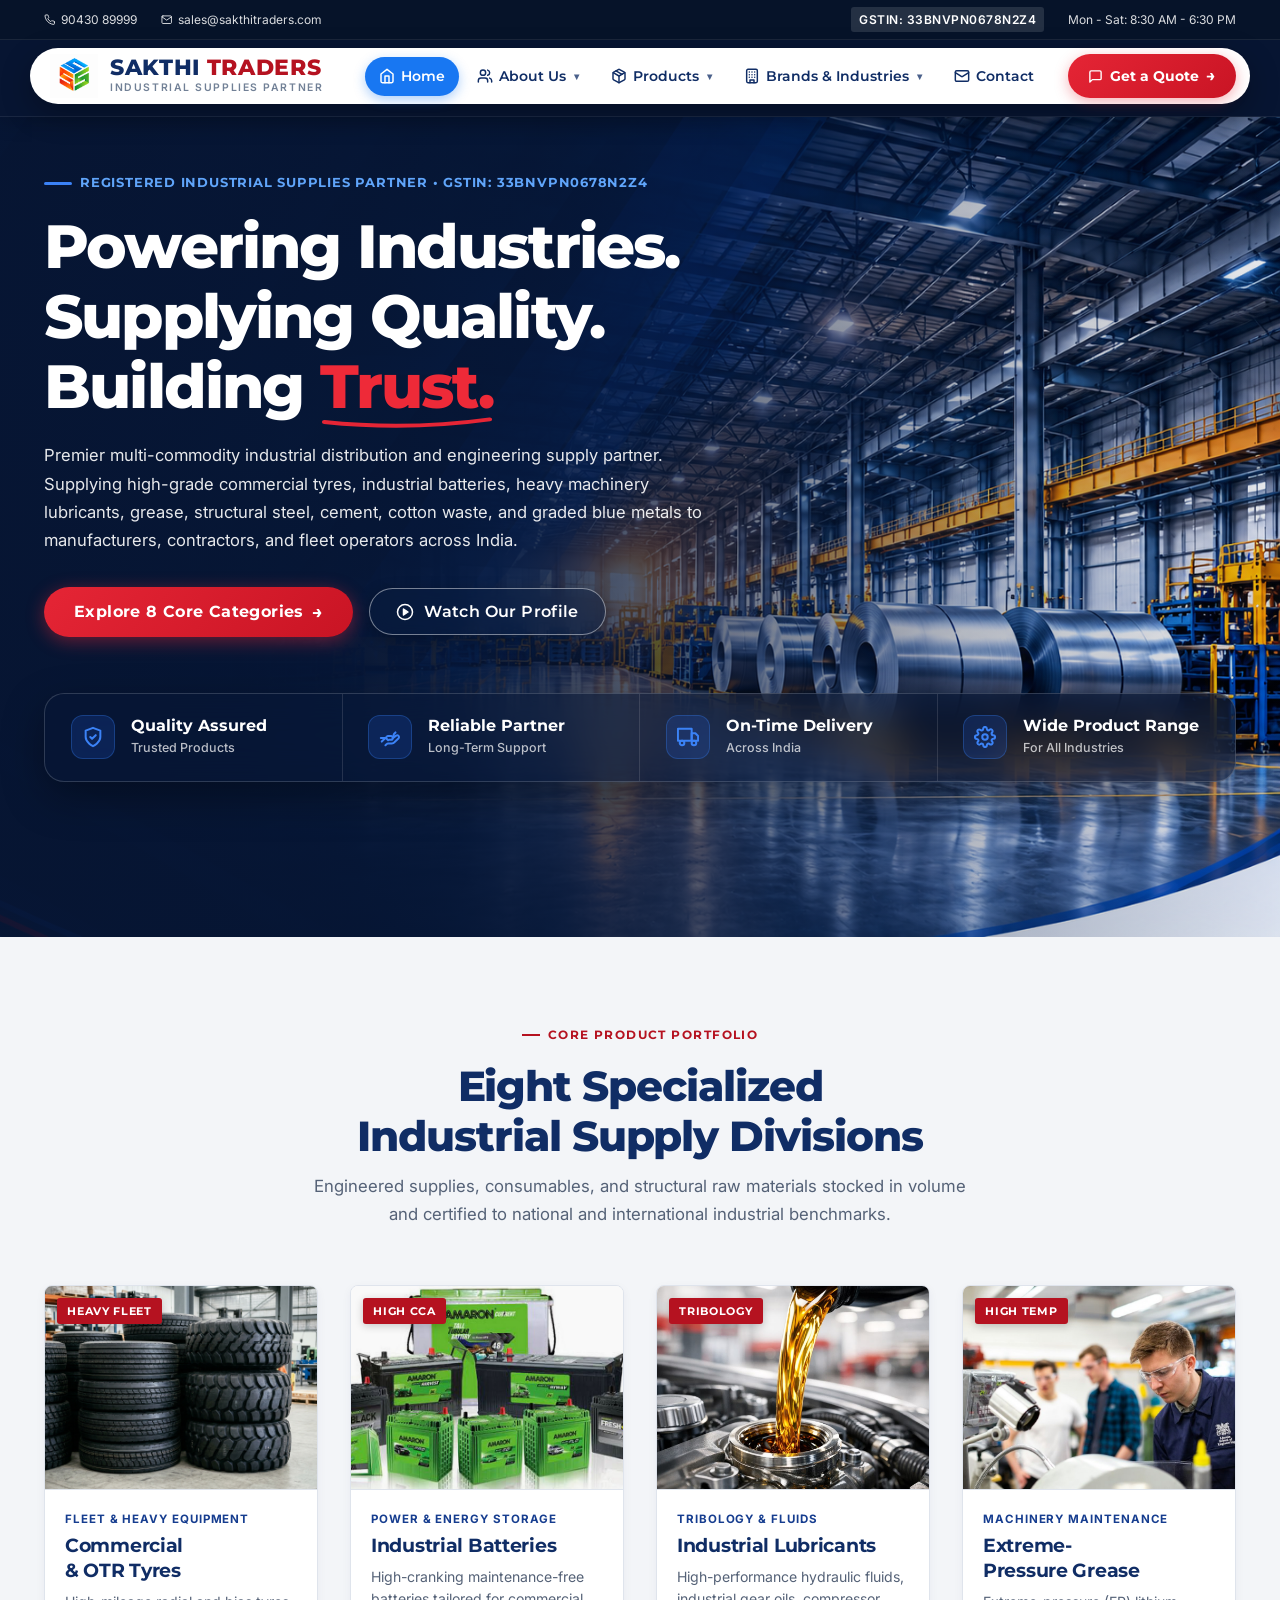
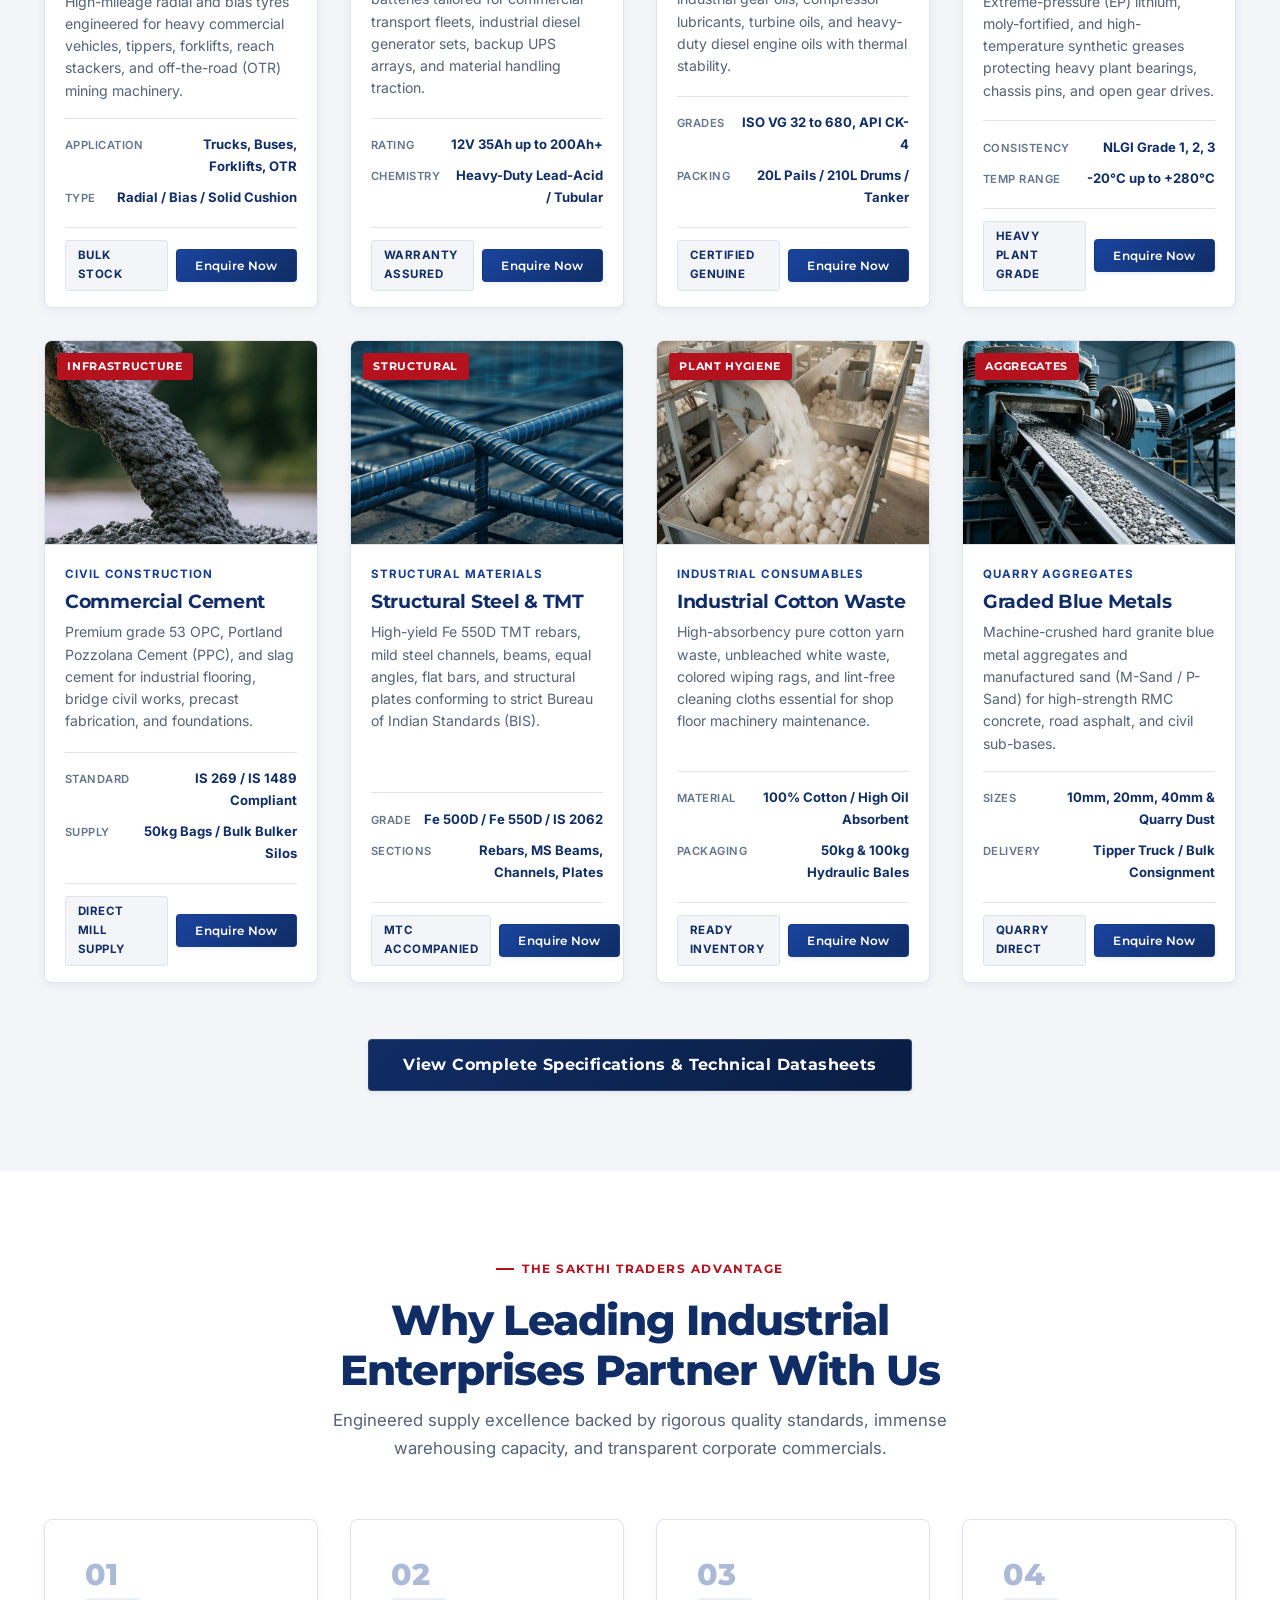
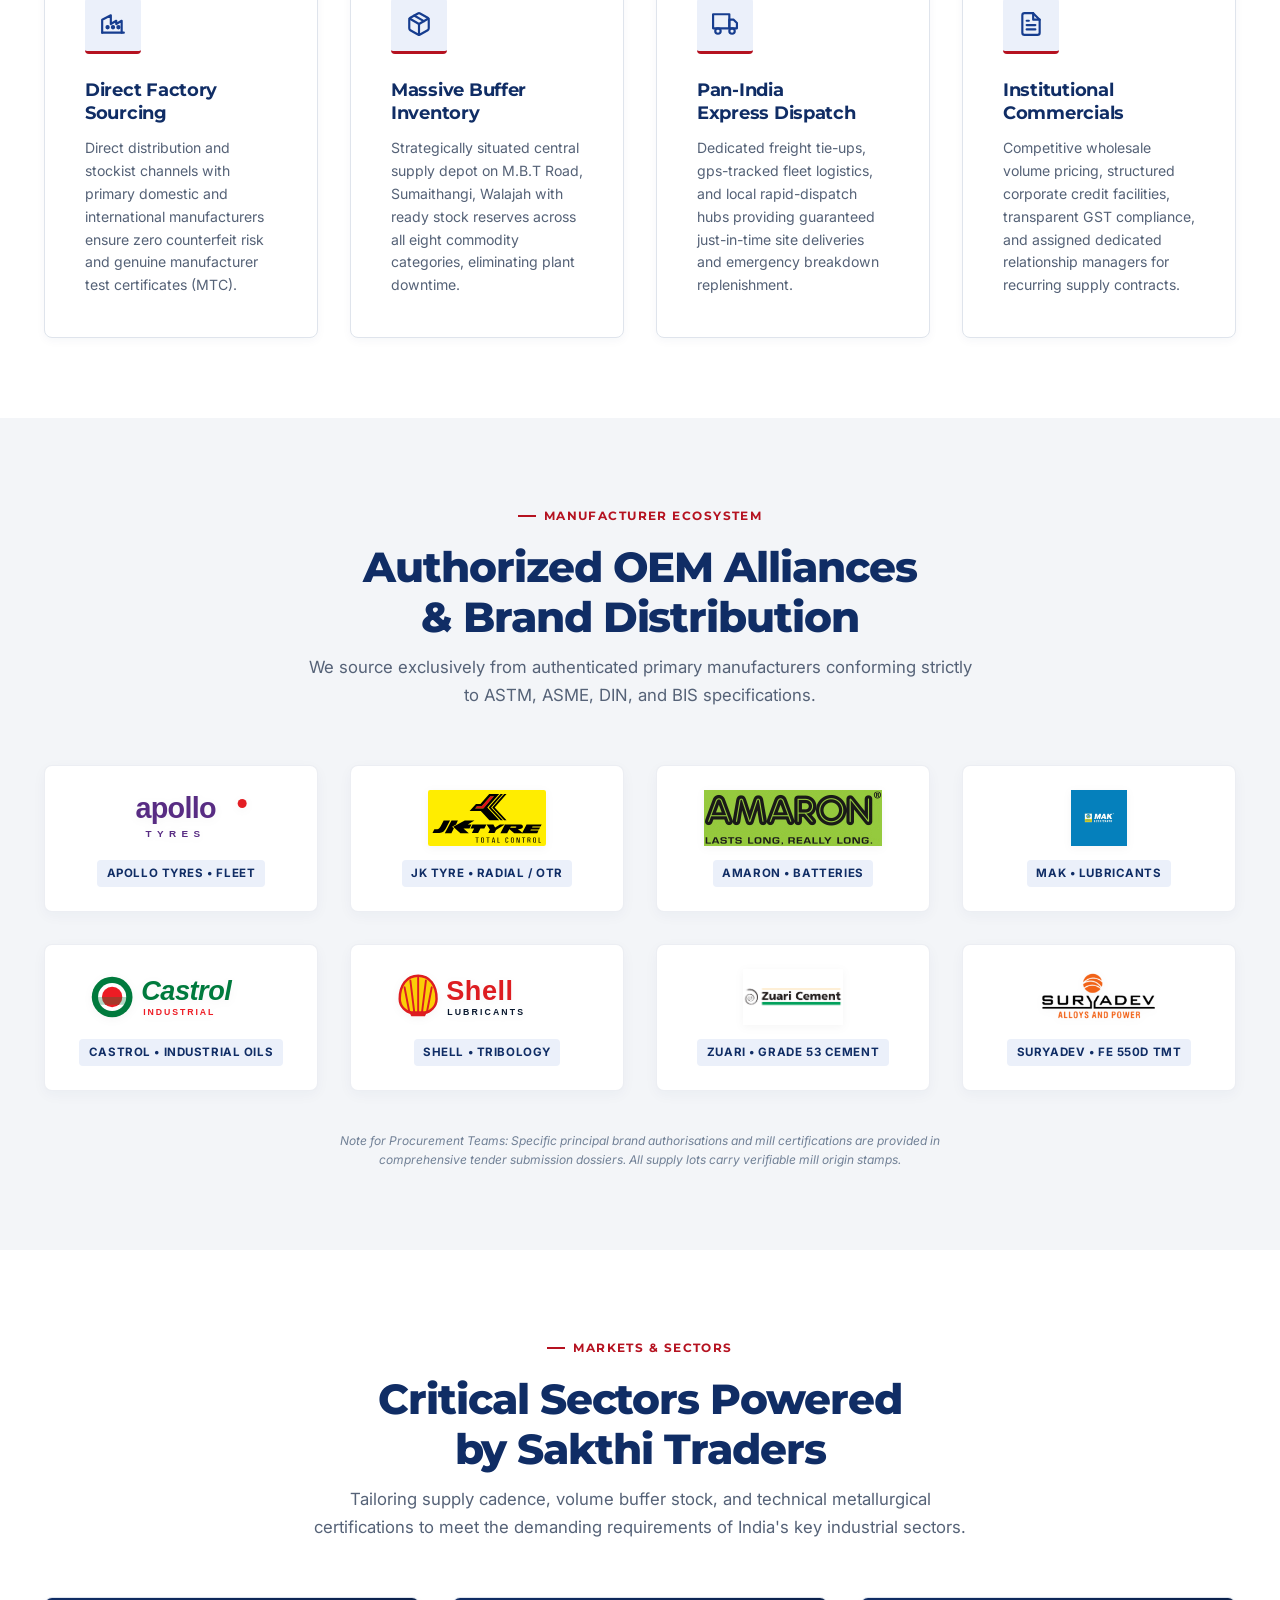
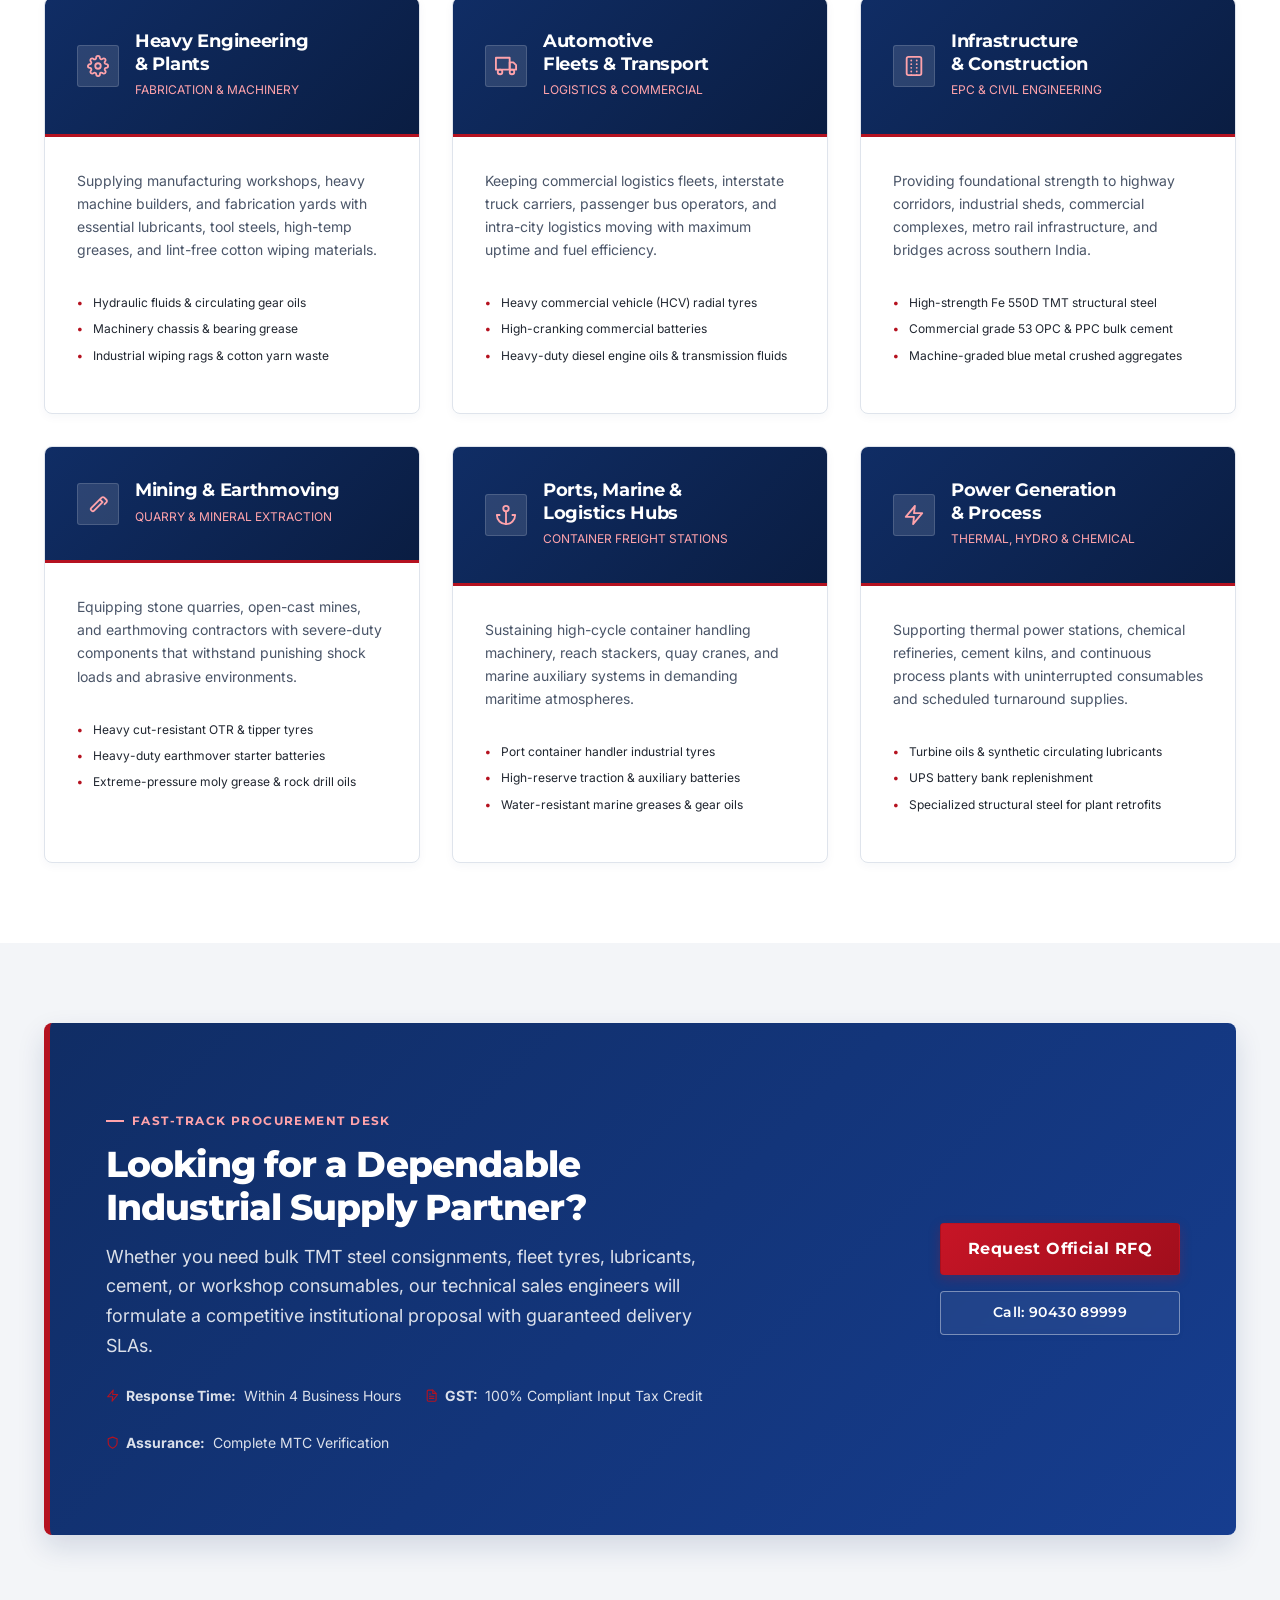
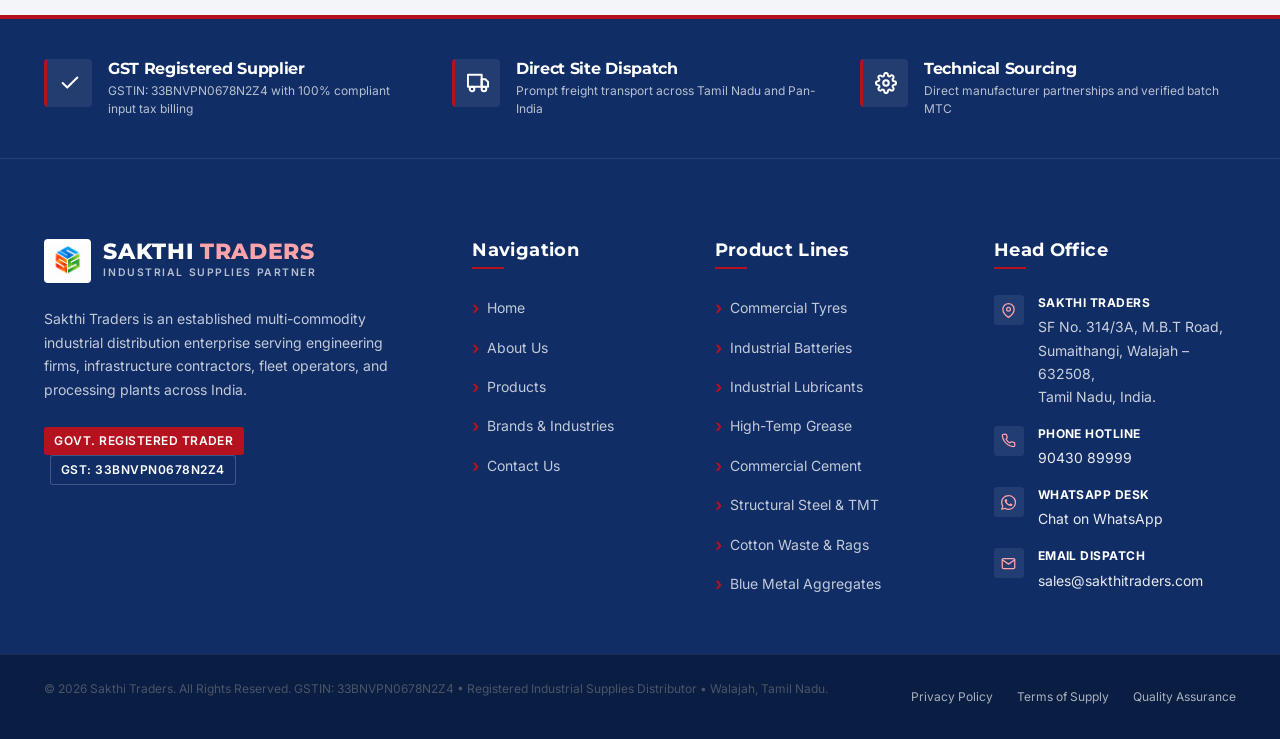
==== commit e726d9cb: "Remove scroll down, enhance card hover states, make bulk stock button interactive, refine typography" ====
--- a/index.html
+++ b/index.html
@@ -183,12 +183,6 @@
             </div>
           </div>
         </div>
-
-        <!-- Scroll Down Indicator -->
-        <div class="hero-scroll-indicator" aria-hidden="true">
-          <span class="scroll-mouse"><span class="scroll-wheel"></span></span>
-          <span>Scroll Down <span class="scroll-pipe">|</span></span>
-        </div>
       </div>
     </section>
 
@@ -227,7 +221,7 @@
                 </div>
               </div>
               <div class="product-card__footer">
-                <span class="badge badge-light">Bulk Stock</span>
+                <a href="contact.html?inquiry=Commercial+OTR+Tyres" class="badge badge-light badge-btn" role="button" title="Bulk Stock Available - Click to Enquire">Bulk Stock</a>
                 <a href="contact.html" class="btn btn-primary btn-sm">Enquire Now</a>
               </div>
             </div>
@@ -256,7 +250,7 @@
                 </div>
               </div>
               <div class="product-card__footer">
-                <span class="badge badge-light">Warranty Assured</span>
+                <a href="contact.html?inquiry=Industrial+Batteries" class="badge badge-light badge-btn" role="button" title="Warranty Assured - Click to Enquire">Warranty Assured</a>
                 <a href="contact.html" class="btn btn-primary btn-sm">Enquire Now</a>
               </div>
             </div>
@@ -285,7 +279,7 @@
                 </div>
               </div>
               <div class="product-card__footer">
-                <span class="badge badge-light">Certified Genuine</span>
+                <a href="contact.html?inquiry=Industrial+Lubricants" class="badge badge-light badge-btn" role="button" title="Certified Genuine - Click to Enquire">Certified Genuine</a>
                 <a href="contact.html" class="btn btn-primary btn-sm">Enquire Now</a>
               </div>
             </div>
@@ -314,7 +308,7 @@
                 </div>
               </div>
               <div class="product-card__footer">
-                <span class="badge badge-light">Heavy Plant Grade</span>
+                <a href="contact.html?inquiry=Extreme-Pressure+Grease" class="badge badge-light badge-btn" role="button" title="Heavy Plant Grade - Click to Enquire">Heavy Plant Grade</a>
                 <a href="contact.html" class="btn btn-primary btn-sm">Enquire Now</a>
               </div>
             </div>
@@ -343,7 +337,7 @@
                 </div>
               </div>
               <div class="product-card__footer">
-                <span class="badge badge-light">Direct Mill Supply</span>
+                <a href="contact.html?inquiry=Commercial+Cement" class="badge badge-light badge-btn" role="button" title="Direct Mill Supply - Click to Enquire">Direct Mill Supply</a>
                 <a href="contact.html" class="btn btn-primary btn-sm">Enquire Now</a>
               </div>
             </div>
@@ -372,7 +366,7 @@
                 </div>
               </div>
               <div class="product-card__footer">
-                <span class="badge badge-light">MTC Accompanied</span>
+                <a href="contact.html?inquiry=Structural+Steel+TMT" class="badge badge-light badge-btn" role="button" title="MTC Accompanied - Click to Enquire">MTC Accompanied</a>
                 <a href="contact.html" class="btn btn-primary btn-sm">Enquire Now</a>
               </div>
             </div>
@@ -401,7 +395,7 @@
                 </div>
               </div>
               <div class="product-card__footer">
-                <span class="badge badge-light">Ready Inventory</span>
+                <a href="contact.html?inquiry=Industrial+Cotton+Waste" class="badge badge-light badge-btn" role="button" title="Ready Inventory - Click to Enquire">Ready Inventory</a>
                 <a href="contact.html" class="btn btn-primary btn-sm">Enquire Now</a>
               </div>
             </div>
@@ -430,7 +424,7 @@
                 </div>
               </div>
               <div class="product-card__footer">
-                <span class="badge badge-light">Quarry Direct</span>
+                <a href="contact.html?inquiry=Graded+Blue+Metals" class="badge badge-light badge-btn" role="button" title="Quarry Direct - Click to Enquire">Quarry Direct</a>
                 <a href="contact.html" class="btn btn-primary btn-sm">Enquire Now</a>
               </div>
             </div>
--- a/css/style.css
+++ b/css/style.css
@@ -399,11 +399,21 @@
 .section-title {
   margin-top: var(--space-3xs);
   margin-bottom: var(--space-xs);
+  font-size: clamp(1.95rem, 3.2vw + 0.5rem, 2.65rem);
+  font-weight: 800;
+  letter-spacing: -0.025em;
+  line-height: 1.18;
+  color: var(--color-navy);
 }
 
 .section-subtitle {
-  font-size: var(--text-md);
-  color: var(--color-charcoal-light);
+  font-size: 1.05rem;
+  color: #556277;
+  line-height: 1.65;
+  font-weight: 400;
+  max-width: 680px;
+  margin-left: auto;
+  margin-right: auto;
 }
 
 /* --------------------------------------------------------------------------
@@ -965,15 +975,37 @@
   overflow: hidden;
   display: flex;
   flex-direction: column;
-  transition: all var(--transition-normal);
+  transition: transform 0.35s cubic-bezier(0.16, 1, 0.3, 1),
+              box-shadow 0.35s cubic-bezier(0.16, 1, 0.3, 1),
+              border-color 0.3s ease;
   position: relative;
-  box-shadow: 0 2px 6px rgba(16, 45, 101, 0.04);
+  box-shadow: 0 3px 10px rgba(16, 45, 101, 0.05);
+}
+
+.product-card::before {
+  content: "";
+  position: absolute;
+  top: 0;
+  left: 0;
+  right: 0;
+  height: 3px;
+  background: linear-gradient(90deg, var(--color-royal) 0%, var(--color-brand-red) 100%);
+  opacity: 0;
+  transform: scaleX(0.2);
+  transform-origin: center;
+  transition: opacity 0.3s ease, transform 0.35s cubic-bezier(0.16, 1, 0.3, 1);
+  z-index: 5;
 }
 
 .product-card:hover {
-  transform: translateY(-5px);
-  box-shadow: 0 16px 36px rgba(16, 45, 101, 0.12);
-  border-color: rgba(22, 61, 143, 0.35);
+  transform: translateY(-8px);
+  box-shadow: 0 22px 45px -8px rgba(16, 45, 101, 0.18), 0 8px 18px -4px rgba(229, 37, 53, 0.08);
+  border-color: rgba(24, 119, 242, 0.45);
+}
+
+.product-card:hover::before {
+  opacity: 1;
+  transform: scaleX(1);
 }
 
 .product-card__image-wrap {
@@ -992,11 +1024,12 @@
   width: 100%;
   height: 100%;
   object-fit: cover;
-  transition: transform 0.4s cubic-bezier(0.16, 1, 0.3, 1);
+  transition: transform 0.5s cubic-bezier(0.16, 1, 0.3, 1), filter 0.4s ease;
 }
 
 .product-card:hover .product-card__image-wrap img {
-  transform: scale(1.04);
+  transform: scale(1.08);
+  filter: brightness(1.04);
 }
 
 .product-card__image-placeholder {
@@ -1017,63 +1050,87 @@
   font-family: var(--font-heading);
   font-size: 0.7rem;
   font-weight: 700;
-  letter-spacing: 0.05em;
+  letter-spacing: 0.06em;
   text-transform: uppercase;
   padding: 0.25rem 0.65rem;
   border-radius: var(--radius-xs);
   box-shadow: 0 2px 8px rgba(0, 0, 0, 0.2);
   z-index: 2;
+  transition: transform 0.3s ease, box-shadow 0.3s ease;
+}
+
+.product-card:hover .product-card__badge {
+  transform: scale(1.05);
+  box-shadow: 0 4px 12px rgba(229, 37, 53, 0.35);
 }
 
 .product-card__body {
-  padding: var(--space-md);
+  padding: 1.25rem 1.25rem 1rem;
   display: flex;
   flex-direction: column;
   flex-grow: 1;
 }
 
 .product-card__category {
-  font-size: var(--text-xs);
+  font-size: 0.72rem;
   font-weight: 700;
   letter-spacing: 0.08em;
   text-transform: uppercase;
   color: var(--color-royal);
-  margin-bottom: var(--space-2xs);
+  margin-bottom: 0.35rem;
 }
 
 .product-card__title {
-  font-size: var(--text-lg);
+  font-size: 1.18rem;
   font-weight: 700;
-  margin-bottom: var(--space-xs);
+  line-height: 1.3;
+  margin-bottom: 0.45rem;
   color: var(--color-navy);
-  letter-spacing: -0.01em;
+  letter-spacing: -0.015em;
+  transition: color 0.25s ease;
+}
+
+.product-card:hover .product-card__title {
+  color: var(--color-royal);
 }
 
 .product-card__desc {
-  font-size: var(--text-sm);
-  color: var(--color-charcoal-light);
-  margin-bottom: var(--space-md);
+  font-size: 0.88rem;
+  color: #556277;
+  margin-bottom: 1rem;
   flex-grow: 1;
-  line-height: 1.6;
+  line-height: 1.58;
 }
 
 .product-card__specs {
   border-top: 1px solid var(--color-border);
-  padding-top: var(--space-xs);
-  margin-bottom: var(--space-md);
+  padding-top: 0.65rem;
+  margin-bottom: 0.85rem;
 }
 
 .product-spec-item {
   display: flex;
   justify-content: space-between;
-  font-size: var(--text-xs);
-  padding: 0.25rem 0;
-  color: var(--color-charcoal-light);
+  align-items: baseline;
+  font-size: 0.75rem;
+  padding: 0.3rem 0;
+  gap: 0.75rem;
+}
+
+.product-spec-item span {
+  color: #64748B;
+  font-weight: 600;
+  text-transform: uppercase;
+  letter-spacing: 0.04em;
+  font-size: 0.7rem;
+  flex-shrink: 0;
 }
 
 .product-spec-item strong {
-  color: var(--color-charcoal);
-  font-weight: 600;
+  color: var(--color-navy);
+  font-weight: 700;
+  font-size: 0.82rem;
+  text-align: right;
 }
 
 .product-card__footer {
@@ -1081,8 +1138,55 @@
   align-items: center;
   justify-content: space-between;
   border-top: 1px solid var(--color-border);
-  padding-top: var(--space-sm);
+  padding-top: 0.75rem;
   margin-top: auto;
+  gap: 0.5rem;
+}
+
+/* Interactive Badge Button (e.g. Bulk Stock) */
+.badge-btn,
+.product-card__footer .badge {
+  display: inline-flex;
+  align-items: center;
+  justify-content: center;
+  cursor: pointer;
+  text-decoration: none;
+  font-weight: 700;
+  font-size: 0.72rem;
+  letter-spacing: 0.04em;
+  padding: 0.35rem 0.75rem;
+  border-radius: var(--radius-xs);
+  border: 1px solid var(--color-border);
+  background-color: var(--color-light-grey);
+  color: var(--color-navy);
+  transition: all 0.28s cubic-bezier(0.16, 1, 0.3, 1);
+  user-select: none;
+}
+
+.badge-btn:hover,
+.product-card__footer .badge:hover {
+  background-color: var(--color-navy) !important;
+  color: #FFFFFF !important;
+  border-color: var(--color-navy) !important;
+  transform: translateY(-2px);
+  box-shadow: 0 4px 12px rgba(16, 45, 101, 0.25);
+}
+
+.badge-btn:active,
+.product-card__footer .badge:active {
+  transform: translateY(0);
+  box-shadow: 0 2px 6px rgba(16, 45, 101, 0.2);
+}
+
+.product-card__footer .btn {
+  transition: transform 0.28s cubic-bezier(0.16, 1, 0.3, 1),
+              box-shadow 0.28s cubic-bezier(0.16, 1, 0.3, 1),
+              background-color 0.2s ease;
+}
+
+.product-card__footer .btn:hover {
+  transform: translateY(-2px);
+  box-shadow: 0 6px 14px rgba(229, 37, 53, 0.32);
 }
 
 /* --------------------------------------------------------------------------
@@ -1575,49 +1679,6 @@
   font-weight: 500;
 }
 
-/* Hero Scroll Down Indicator */
-.hero-scroll-indicator {
-  display: flex;
-  align-items: center;
-  justify-content: center;
-  gap: 8px;
-  margin-top: 1.6rem;
-  color: rgba(255, 255, 255, 0.78);
-  font-size: 0.8rem;
-  font-weight: 600;
-  letter-spacing: 0.05em;
-}
-
-.scroll-mouse {
-  width: 18px;
-  height: 26px;
-  border: 2px solid rgba(255, 255, 255, 0.65);
-  border-radius: 12px;
-  display: inline-block;
-  position: relative;
-}
-
-.scroll-wheel {
-  width: 3px;
-  height: 6px;
-  background-color: #FFFFFF;
-  border-radius: 2px;
-  position: absolute;
-  top: 4px;
-  left: 50%;
-  transform: translateX(-50%);
-  animation: scrollBounce 1.6s infinite;
-}
-
-@keyframes scrollBounce {
-  0% { opacity: 1; transform: translate(-50%, 0); }
-  100% { opacity: 0; transform: translate(-50%, 8px); }
-}
-
-.scroll-pipe {
-  color: rgba(255, 255, 255, 0.4);
-}
-
 /* Institutional Sourcing Panel (Hero Right Column) */
 .hero-home__panel {
   background: rgba(10, 29, 66, 0.72);
@@ -1814,16 +1875,19 @@
   border: 1px solid var(--color-border);
   border-radius: var(--radius-md);
   padding: var(--space-xl);
-  transition: all var(--transition-normal);
+  transition: transform 0.35s cubic-bezier(0.16, 1, 0.3, 1),
+              box-shadow 0.35s cubic-bezier(0.16, 1, 0.3, 1),
+              border-color 0.3s ease;
   display: flex;
   flex-direction: column;
   position: relative;
+  box-shadow: 0 3px 10px rgba(16, 45, 101, 0.04);
 }
 
 .feature-card:hover {
-  transform: translateY(-4px);
-  border-color: var(--color-royal);
-  box-shadow: var(--shadow-hover);
+  transform: translateY(-8px);
+  border-color: rgba(24, 119, 242, 0.45);
+  box-shadow: 0 20px 40px -8px rgba(16, 45, 101, 0.16), 0 8px 16px -4px rgba(229, 37, 53, 0.06);
 }
 
 .feature-card__icon {
@@ -1837,32 +1901,45 @@
   margin-bottom: var(--space-md);
   color: var(--color-royal);
   border-bottom: 3px solid var(--color-brand-red);
-  transition: all var(--transition-normal);
+  transition: all 0.3s cubic-bezier(0.16, 1, 0.3, 1);
 }
 
 .feature-card__icon .icon-svg {
   width: 26px;
   height: 26px;
   stroke-width: 2;
+  transition: transform 0.3s ease;
 }
 
 .feature-card:hover .feature-card__icon {
   background-color: var(--color-royal);
   color: var(--color-white);
-  transform: translateY(-2px);
+  transform: translateY(-3px) scale(1.05);
+  box-shadow: 0 8px 20px rgba(24, 119, 242, 0.3);
+}
+
+.feature-card:hover .feature-card__icon .icon-svg {
+  transform: scale(1.08);
 }
 
 .feature-card__title {
-  font-size: var(--text-lg);
+  font-size: 1.15rem;
   font-weight: 700;
+  line-height: 1.3;
   margin-bottom: var(--space-xs);
   color: var(--color-navy);
+  letter-spacing: -0.015em;
+  transition: color 0.25s ease;
+}
+
+.feature-card:hover .feature-card__title {
+  color: var(--color-royal);
 }
 
 .feature-card__desc {
-  font-size: var(--text-sm);
-  color: var(--color-charcoal-light);
-  line-height: 1.65;
+  font-size: 0.88rem;
+  color: #556277;
+  line-height: 1.62;
 }
 
 /* Industry Cards */
@@ -1871,16 +1948,18 @@
   border: 1px solid var(--color-border);
   border-radius: var(--radius-md);
   overflow: hidden;
-  box-shadow: var(--shadow-subtle);
-  transition: all var(--transition-normal);
+  box-shadow: 0 3px 10px rgba(16, 45, 101, 0.04);
+  transition: transform 0.35s cubic-bezier(0.16, 1, 0.3, 1),
+              box-shadow 0.35s cubic-bezier(0.16, 1, 0.3, 1),
+              border-color 0.3s ease;
   display: flex;
   flex-direction: column;
 }
 
 .industry-card:hover {
-  transform: translateY(-4px);
-  box-shadow: var(--shadow-hover);
-  border-color: var(--color-royal);
+  transform: translateY(-8px);
+  box-shadow: 0 20px 40px -8px rgba(16, 45, 101, 0.16);
+  border-color: rgba(24, 119, 242, 0.4);
 }
 
 .industry-card__header {
@@ -2980,9 +3059,7 @@
     font-size: 0.78rem;
     line-height: 1.45;
     margin-bottom: 0;
-    text-align: justify;
-    text-justify: inter-word;
-    hyphens: auto;
+    text-align: center;
   }
 
   .eyebrow {
@@ -2991,7 +3068,7 @@
     margin-bottom: 0.25rem;
   }
 
-  /* Text Alignment Justification across Mobile View */
+  /* Left Text Alignment across Mobile View for Optimal Readability */
   .hero-home__lead,
   .page-banner__lead,
   .product-card__desc,
@@ -3000,10 +3077,11 @@
   .industry-card__body p,
   .info-detail,
   .lead,
-  .footer-desc {
-    text-align: justify;
-    text-justify: inter-word;
-    hyphens: auto;
+  .footer-desc,
+  .cta-banner__lead,
+  p {
+    text-align: left;
+    hyphens: manual;
   }
 
   /* Global Button Wrapping & Touch Sizing */
@@ -3180,10 +3258,9 @@
 
   .hero-home__lead {
     font-size: 0.82rem;
-    line-height: 1.45;
+    line-height: 1.48;
     margin-bottom: 1rem;
-    text-align: justify;
-    text-justify: inter-word;
+    text-align: left;
   }
 
   .hero-home__actions {
@@ -3233,9 +3310,8 @@
 
   .page-banner__lead {
     font-size: 0.8rem;
-    line-height: 1.45;
-    text-align: justify;
-    text-justify: inter-word;
+    line-height: 1.48;
+    text-align: left;
   }
 
   .page-banner--about {
@@ -3319,8 +3395,7 @@
     font-size: 0.68rem;
     line-height: 1.35;
     margin-bottom: 0.35rem;
-    text-align: justify;
-    text-justify: inter-word;
+    text-align: left;
     display: -webkit-box;
     -webkit-line-clamp: 2;
     -webkit-box-orient: vertical;
@@ -3360,10 +3435,15 @@
     border-top: 1px solid var(--color-border);
   }
 
-  .product-card__footer .badge {
-    font-size: 0.55rem;
-    padding: 0.15rem 0.25rem;
+  .product-card__footer .badge,
+  .product-card__footer .badge-btn {
+    font-size: 0.58rem;
+    padding: 0.2rem 0.35rem;
     text-align: center;
+    min-height: 24px;
+    display: inline-flex;
+    align-items: center;
+    justify-content: center;
   }
 
   .product-card__footer .btn {
@@ -3435,8 +3515,7 @@
   .feature-card__desc {
     font-size: 0.68rem;
     line-height: 1.35;
-    text-align: justify;
-    text-justify: inter-word;
+    text-align: left;
   }
 
   /* Industry Cards in Grid-3 (Heavy Engineering, Automotive, Infrastructure) */
@@ -3479,8 +3558,7 @@
   .industry-card__body p {
     font-size: 0.68rem;
     line-height: 1.35;
-    text-align: justify;
-    text-justify: inter-word;
+    text-align: left;
   }
 
   .industry-card__list {
@@ -3508,8 +3586,7 @@
   .grid-2 > div p {
     font-size: 0.68rem !important;
     line-height: 1.35 !important;
-    text-align: justify !important;
-    text-justify: inter-word !important;
+    text-align: left !important;
   }
 
   /* Contact Page Info Cards in Grid-3 */
@@ -3541,8 +3618,7 @@
     font-size: 0.68rem !important;
     line-height: 1.35 !important;
     margin-bottom: 0.4rem !important;
-    text-align: justify !important;
-    text-justify: inter-word !important;
+    text-align: left !important;
   }
 
   .grid-3 > div .btn {
@@ -3593,8 +3669,7 @@
     font-size: 0.68rem;
     line-height: 1.35;
     margin-bottom: 0.35rem;
-    text-align: justify;
-    text-justify: inter-word;
+    text-align: left;
     display: -webkit-box;
     -webkit-line-clamp: 2;
     -webkit-box-orient: vertical;
@@ -3754,8 +3829,7 @@
   .sub-spec-item span {
     font-size: 0.6rem;
     line-height: 1.3;
-    text-align: justify;
-    text-justify: inter-word;
+    text-align: left;
     display: block;
   }
 
@@ -3783,8 +3857,7 @@
   .info-detail {
     font-size: 0.65rem;
     line-height: 1.35;
-    text-align: justify;
-    text-justify: inter-word;
+    text-align: left;
   }
 
   /* 8. Footer Grid (2 in a row) */
@@ -3811,8 +3884,7 @@
   .footer-desc {
     font-size: 0.72rem;
     line-height: 1.4;
-    text-align: justify;
-    text-justify: inter-word;
+    text-align: left;
   }
 
   /* RFQ Form Elements */
@@ -3878,8 +3950,7 @@
   .cta-banner__lead {
     font-size: 0.78rem;
     margin-bottom: 1rem;
-    text-align: justify;
-    text-justify: inter-word;
+    text-align: left;
   }
 
   .footer-bottom__container {
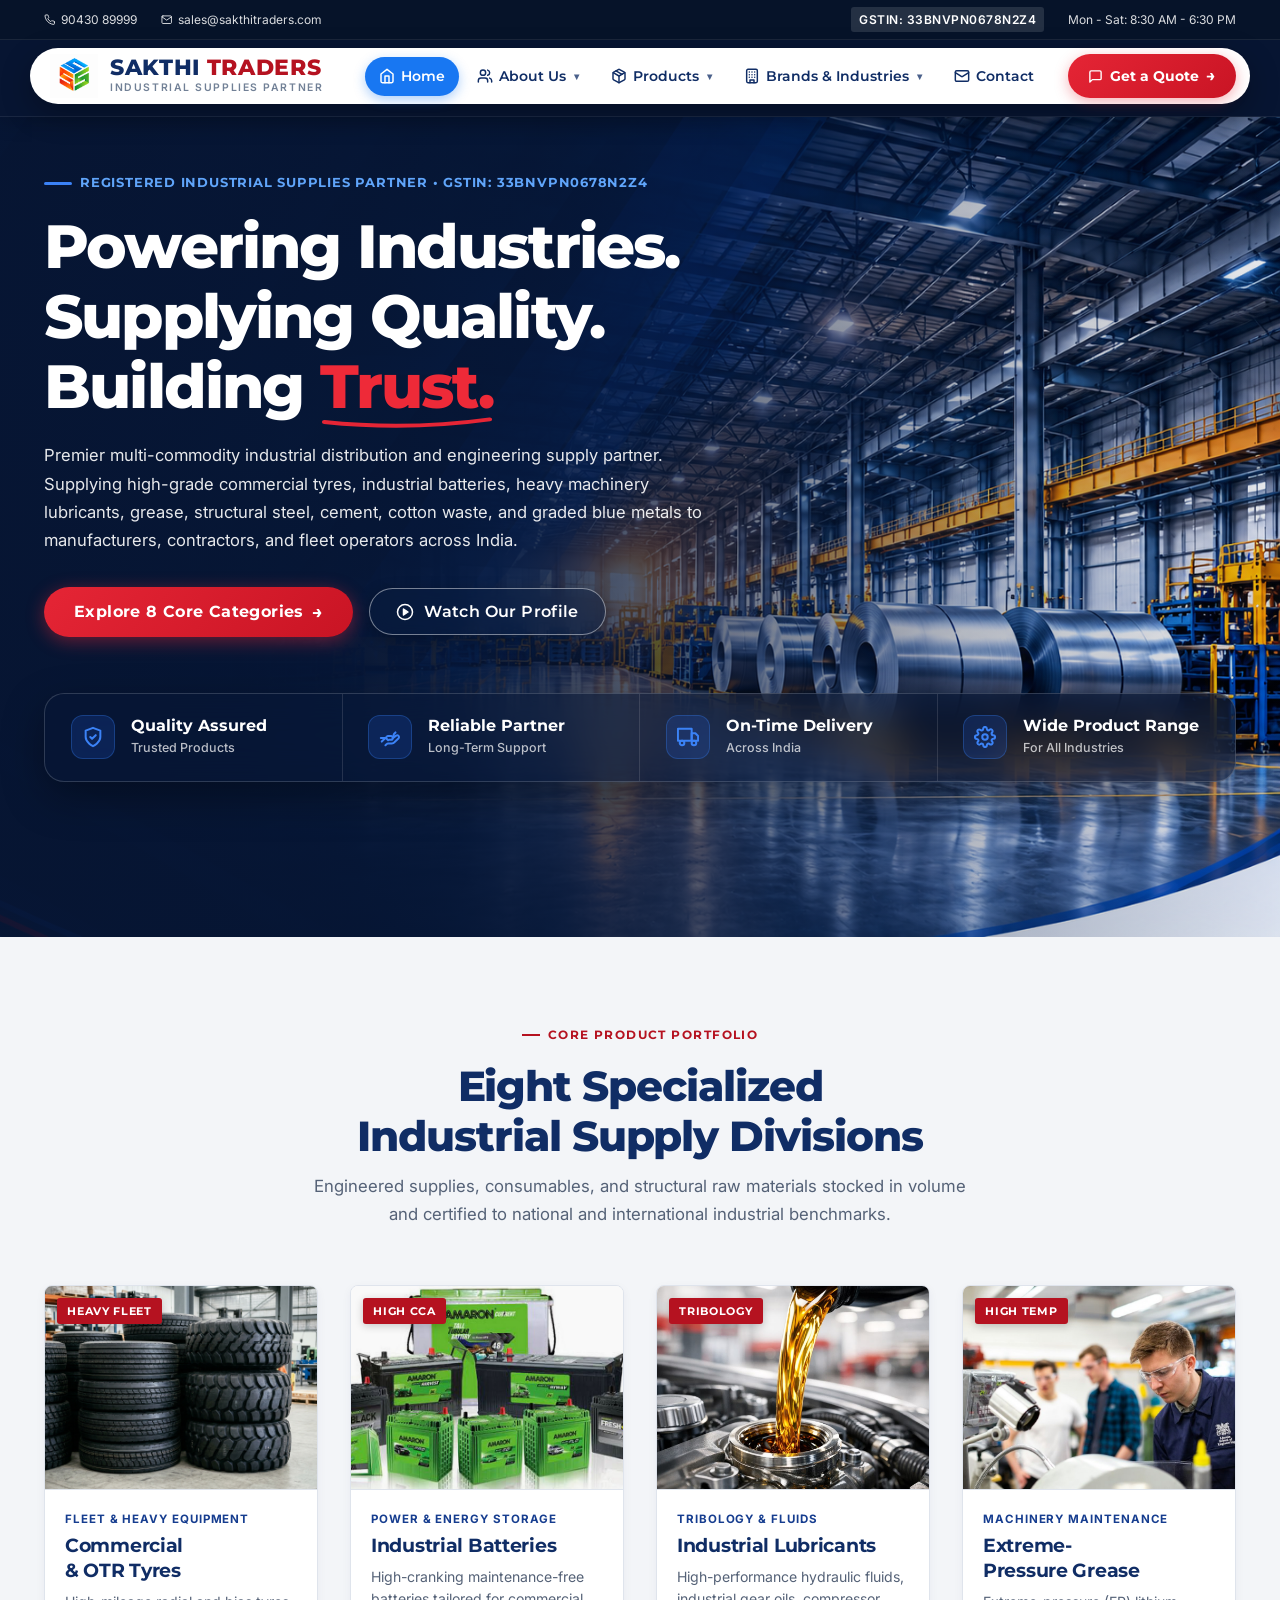
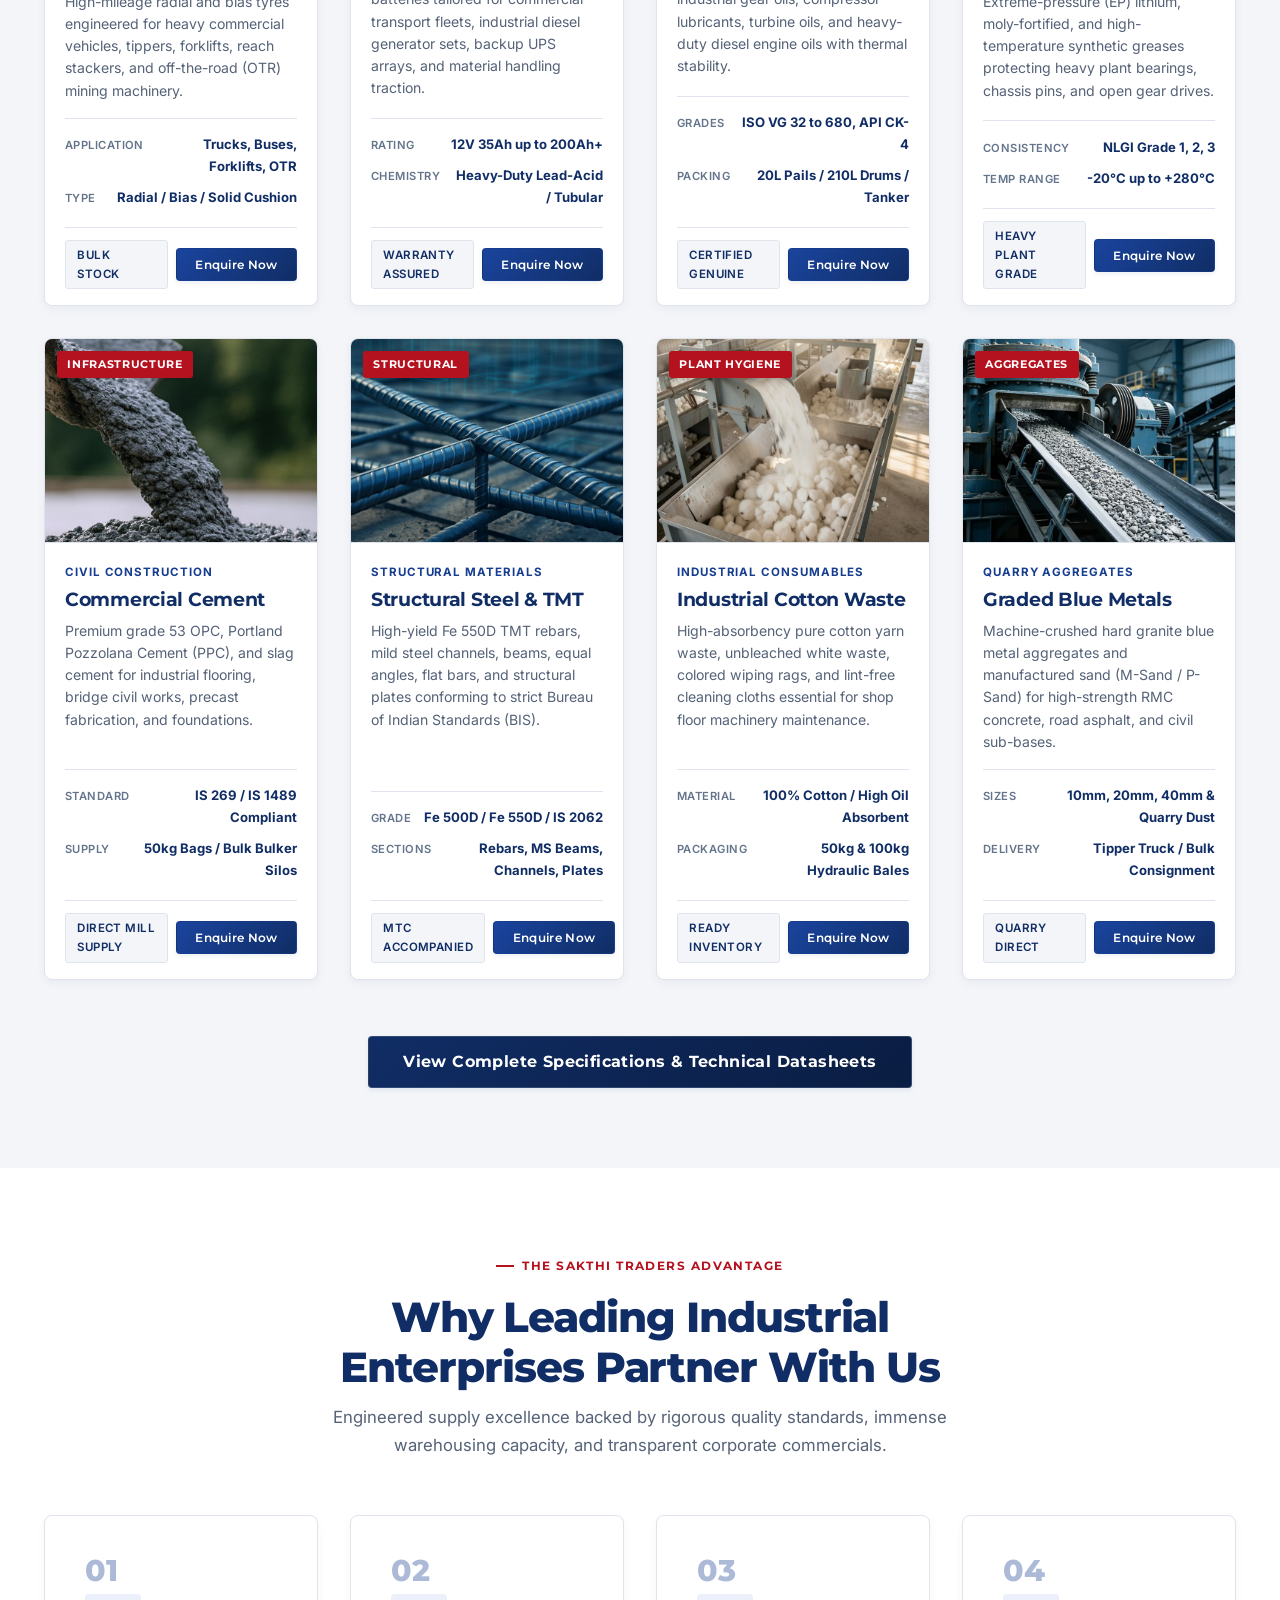
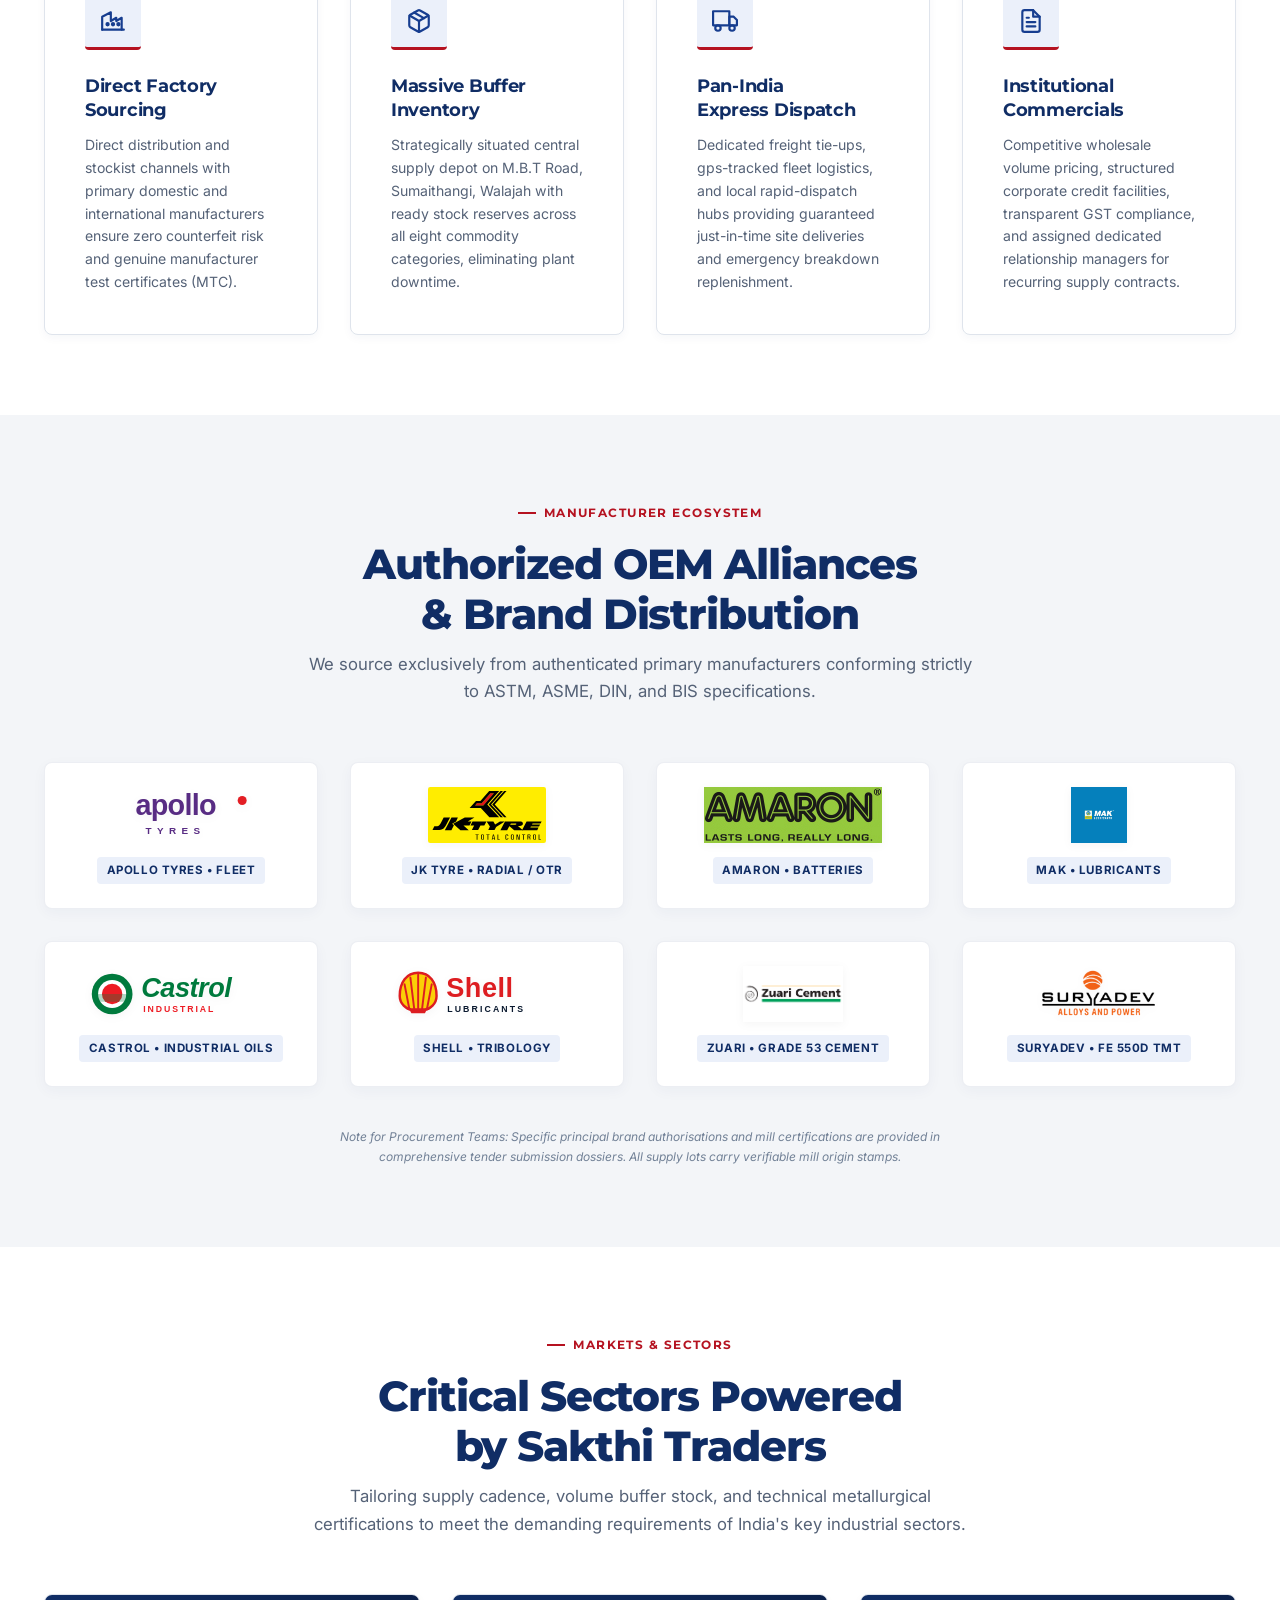
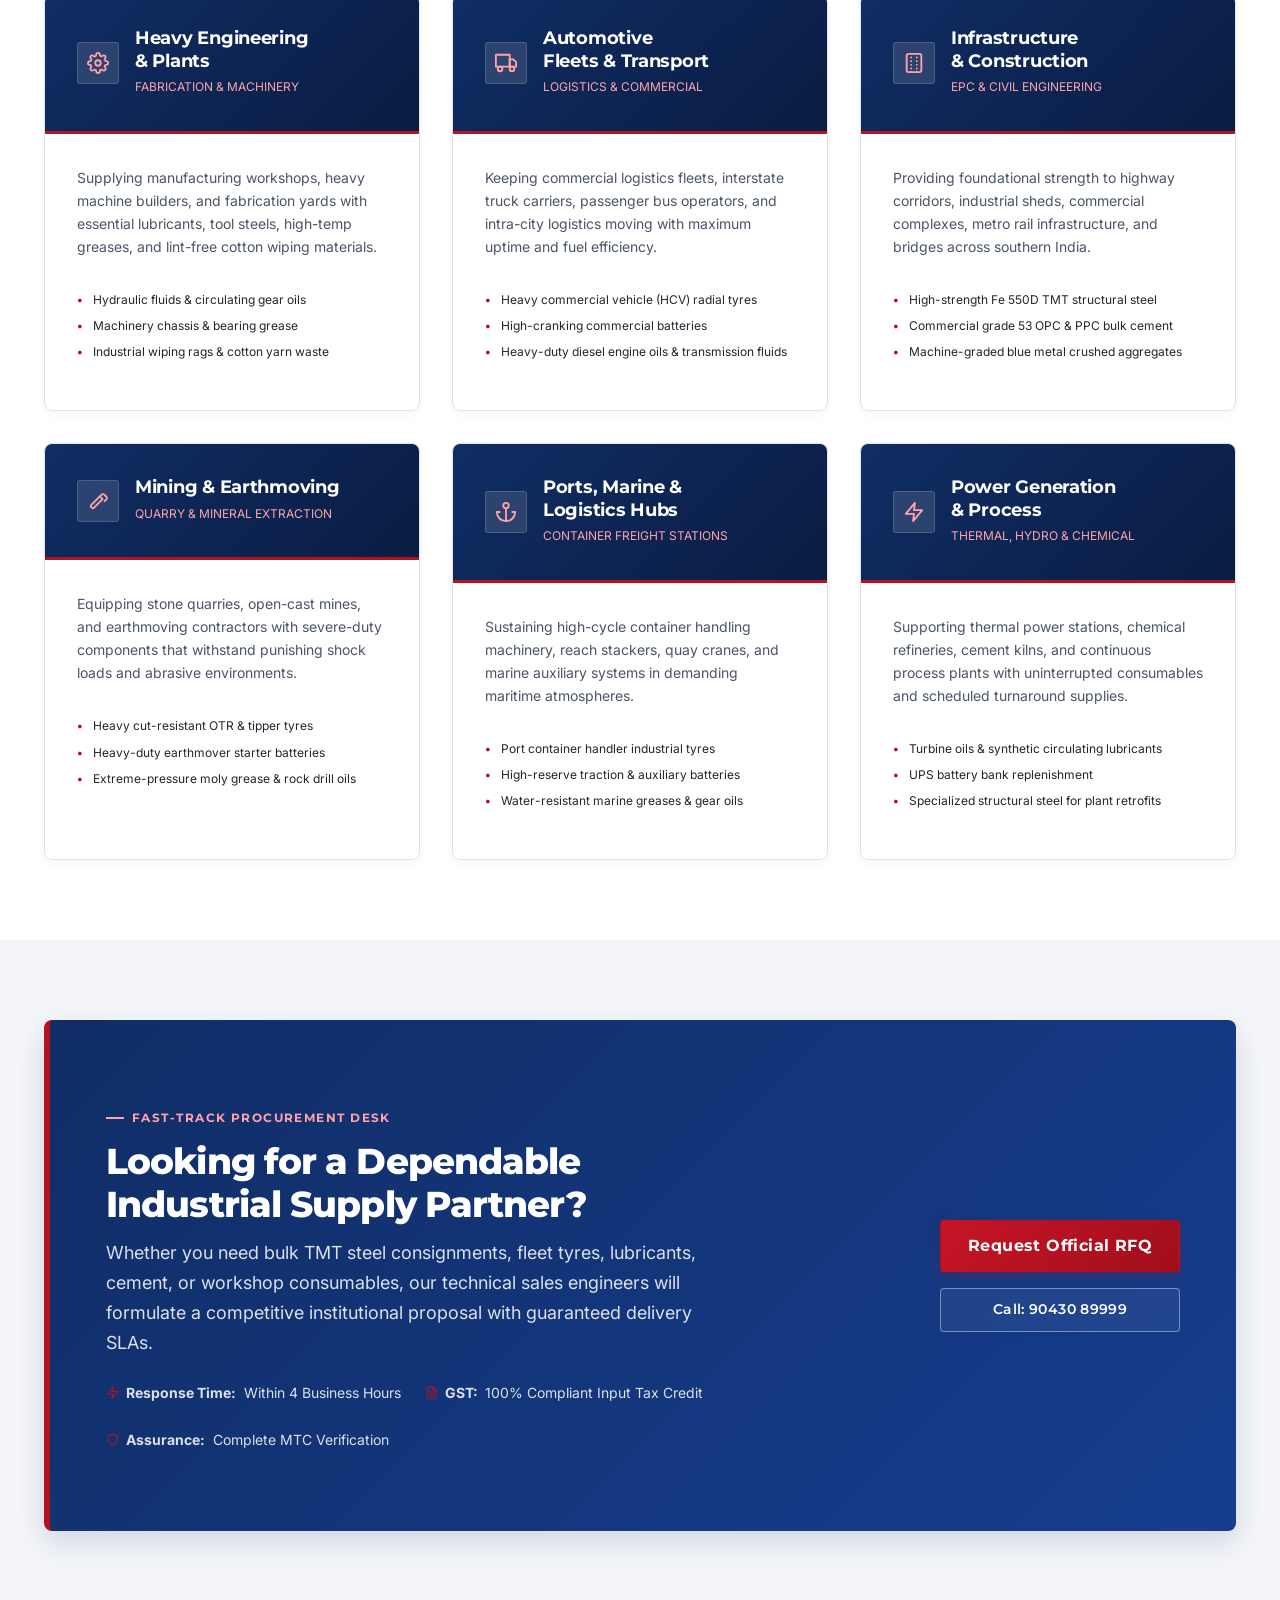
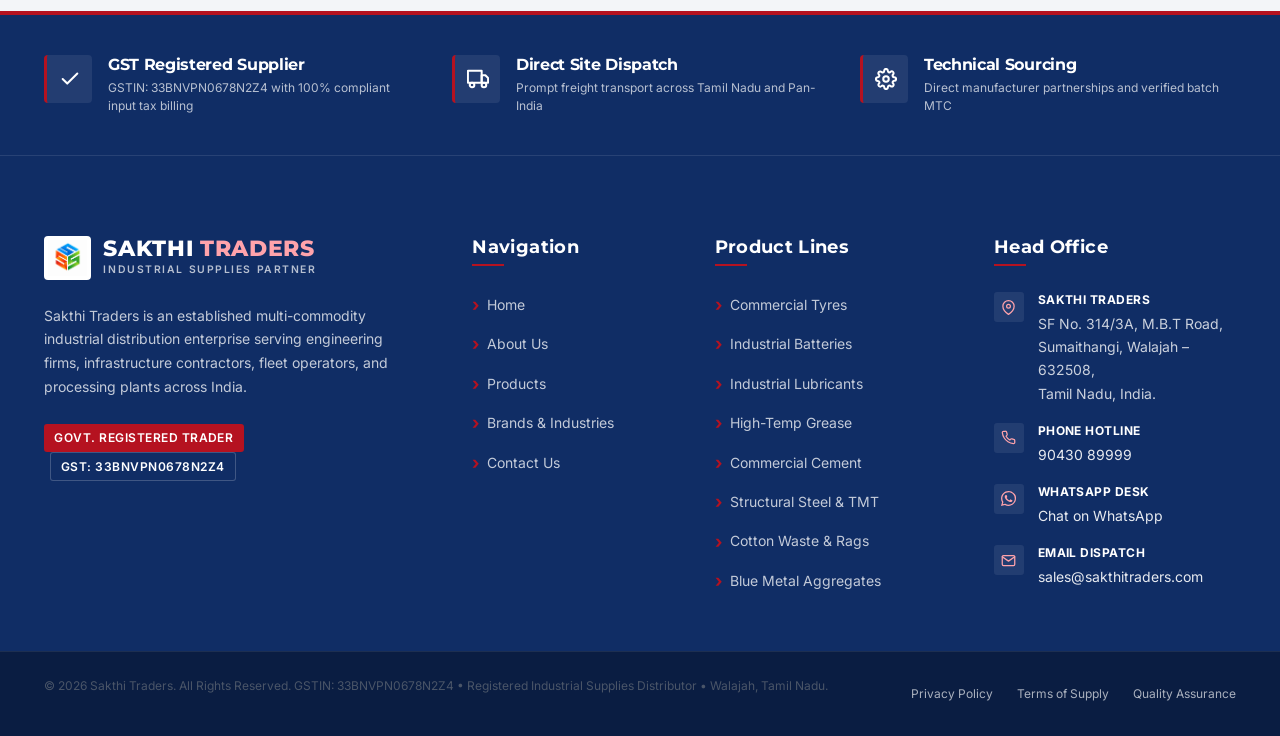
==== commit 91346382: "Undo bulk stock button hover changes, reverting to static non-interactive badges" ====
--- a/index.html
+++ b/index.html
@@ -221,7 +221,7 @@
                 </div>
               </div>
               <div class="product-card__footer">
-                <a href="contact.html?inquiry=Commercial+OTR+Tyres" class="badge badge-light badge-btn" role="button" title="Bulk Stock Available - Click to Enquire">Bulk Stock</a>
+                <span class="badge badge-light">Bulk Stock</span>
                 <a href="contact.html" class="btn btn-primary btn-sm">Enquire Now</a>
               </div>
             </div>
@@ -250,7 +250,7 @@
                 </div>
               </div>
               <div class="product-card__footer">
-                <a href="contact.html?inquiry=Industrial+Batteries" class="badge badge-light badge-btn" role="button" title="Warranty Assured - Click to Enquire">Warranty Assured</a>
+                <span class="badge badge-light">Warranty Assured</span>
                 <a href="contact.html" class="btn btn-primary btn-sm">Enquire Now</a>
               </div>
             </div>
@@ -279,7 +279,7 @@
                 </div>
               </div>
               <div class="product-card__footer">
-                <a href="contact.html?inquiry=Industrial+Lubricants" class="badge badge-light badge-btn" role="button" title="Certified Genuine - Click to Enquire">Certified Genuine</a>
+                <span class="badge badge-light">Certified Genuine</span>
                 <a href="contact.html" class="btn btn-primary btn-sm">Enquire Now</a>
               </div>
             </div>
@@ -308,7 +308,7 @@
                 </div>
               </div>
               <div class="product-card__footer">
-                <a href="contact.html?inquiry=Extreme-Pressure+Grease" class="badge badge-light badge-btn" role="button" title="Heavy Plant Grade - Click to Enquire">Heavy Plant Grade</a>
+                <span class="badge badge-light">Heavy Plant Grade</span>
                 <a href="contact.html" class="btn btn-primary btn-sm">Enquire Now</a>
               </div>
             </div>
@@ -337,7 +337,7 @@
                 </div>
               </div>
               <div class="product-card__footer">
-                <a href="contact.html?inquiry=Commercial+Cement" class="badge badge-light badge-btn" role="button" title="Direct Mill Supply - Click to Enquire">Direct Mill Supply</a>
+                <span class="badge badge-light">Direct Mill Supply</span>
                 <a href="contact.html" class="btn btn-primary btn-sm">Enquire Now</a>
               </div>
             </div>
@@ -366,7 +366,7 @@
                 </div>
               </div>
               <div class="product-card__footer">
-                <a href="contact.html?inquiry=Structural+Steel+TMT" class="badge badge-light badge-btn" role="button" title="MTC Accompanied - Click to Enquire">MTC Accompanied</a>
+                <span class="badge badge-light">MTC Accompanied</span>
                 <a href="contact.html" class="btn btn-primary btn-sm">Enquire Now</a>
               </div>
             </div>
@@ -395,7 +395,7 @@
                 </div>
               </div>
               <div class="product-card__footer">
-                <a href="contact.html?inquiry=Industrial+Cotton+Waste" class="badge badge-light badge-btn" role="button" title="Ready Inventory - Click to Enquire">Ready Inventory</a>
+                <span class="badge badge-light">Ready Inventory</span>
                 <a href="contact.html" class="btn btn-primary btn-sm">Enquire Now</a>
               </div>
             </div>
@@ -424,7 +424,7 @@
                 </div>
               </div>
               <div class="product-card__footer">
-                <a href="contact.html?inquiry=Graded+Blue+Metals" class="badge badge-light badge-btn" role="button" title="Quarry Direct - Click to Enquire">Quarry Direct</a>
+                <span class="badge badge-light">Quarry Direct</span>
                 <a href="contact.html" class="btn btn-primary btn-sm">Enquire Now</a>
               </div>
             </div>
--- a/css/style.css
+++ b/css/style.css
@@ -1143,39 +1143,16 @@
   gap: 0.5rem;
 }
 
-/* Interactive Badge Button (e.g. Bulk Stock) */
-.badge-btn,
 .product-card__footer .badge {
-  display: inline-flex;
-  align-items: center;
-  justify-content: center;
-  cursor: pointer;
-  text-decoration: none;
-  font-weight: 700;
   font-size: 0.72rem;
   letter-spacing: 0.04em;
-  padding: 0.35rem 0.75rem;
+  padding: 0.3rem 0.7rem;
   border-radius: var(--radius-xs);
   border: 1px solid var(--color-border);
   background-color: var(--color-light-grey);
   color: var(--color-navy);
-  transition: all 0.28s cubic-bezier(0.16, 1, 0.3, 1);
-  user-select: none;
-}
-
-.badge-btn:hover,
-.product-card__footer .badge:hover {
-  background-color: var(--color-navy) !important;
-  color: #FFFFFF !important;
-  border-color: var(--color-navy) !important;
-  transform: translateY(-2px);
-  box-shadow: 0 4px 12px rgba(16, 45, 101, 0.25);
-}
-
-.badge-btn:active,
-.product-card__footer .badge:active {
-  transform: translateY(0);
-  box-shadow: 0 2px 6px rgba(16, 45, 101, 0.2);
+  font-weight: 600;
+  text-transform: uppercase;
 }
 
 .product-card__footer .btn {
@@ -3435,15 +3412,10 @@
     border-top: 1px solid var(--color-border);
   }
 
-  .product-card__footer .badge,
-  .product-card__footer .badge-btn {
-    font-size: 0.58rem;
-    padding: 0.2rem 0.35rem;
+  .product-card__footer .badge {
+    font-size: 0.55rem;
+    padding: 0.15rem 0.25rem;
     text-align: center;
-    min-height: 24px;
-    display: inline-flex;
-    align-items: center;
-    justify-content: center;
   }
 
   .product-card__footer .btn {
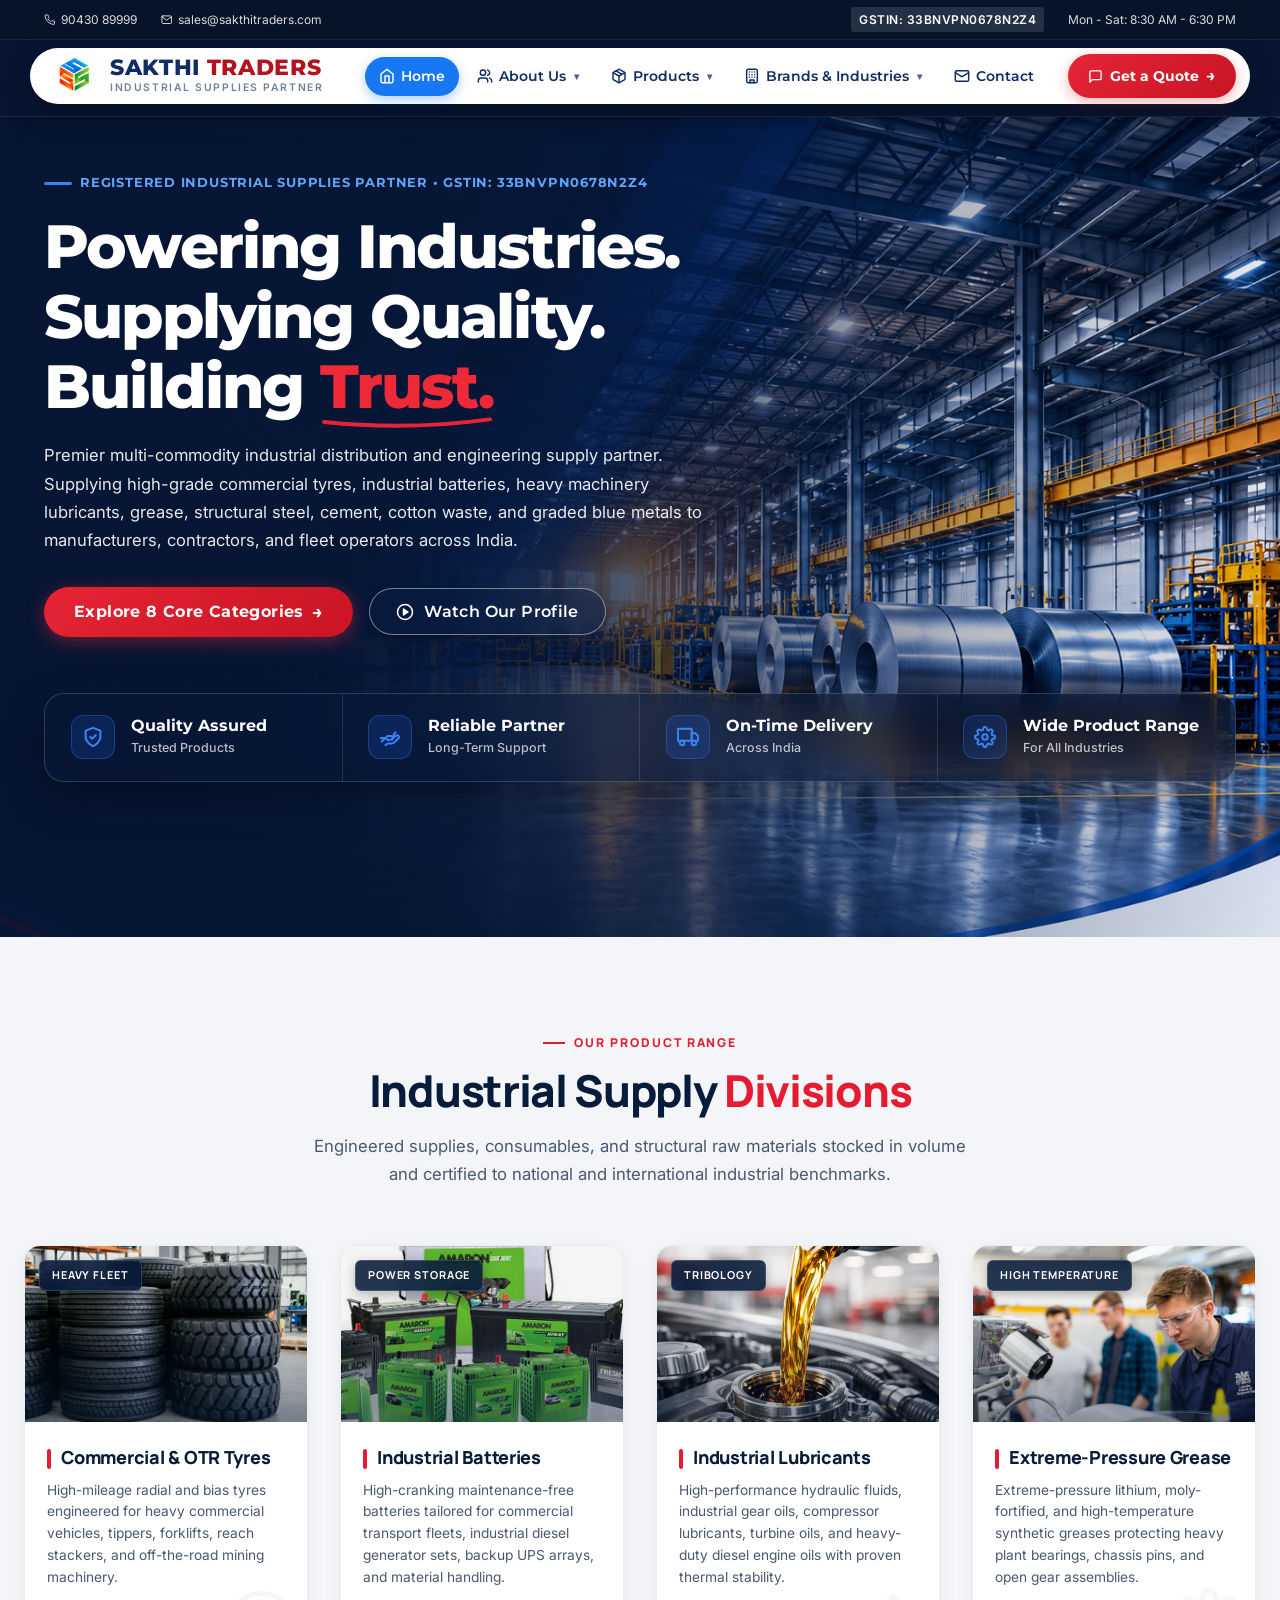
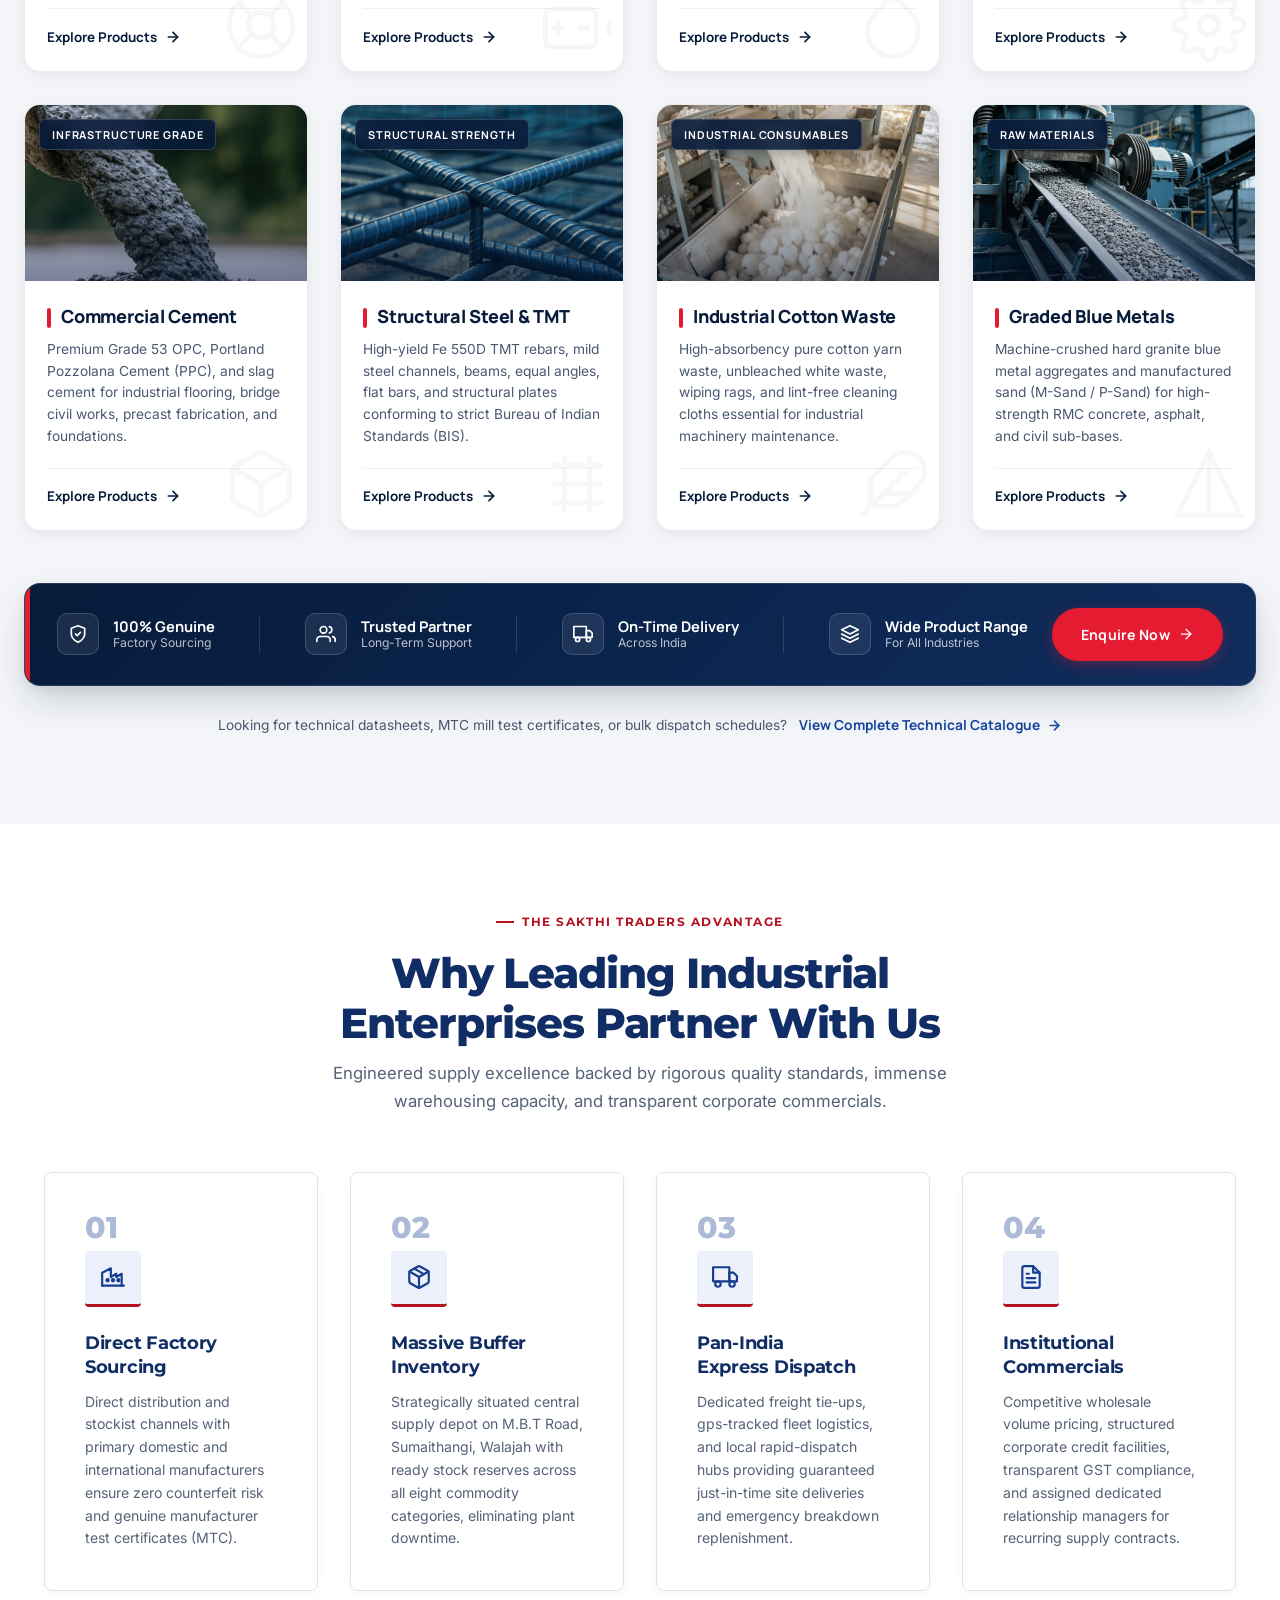
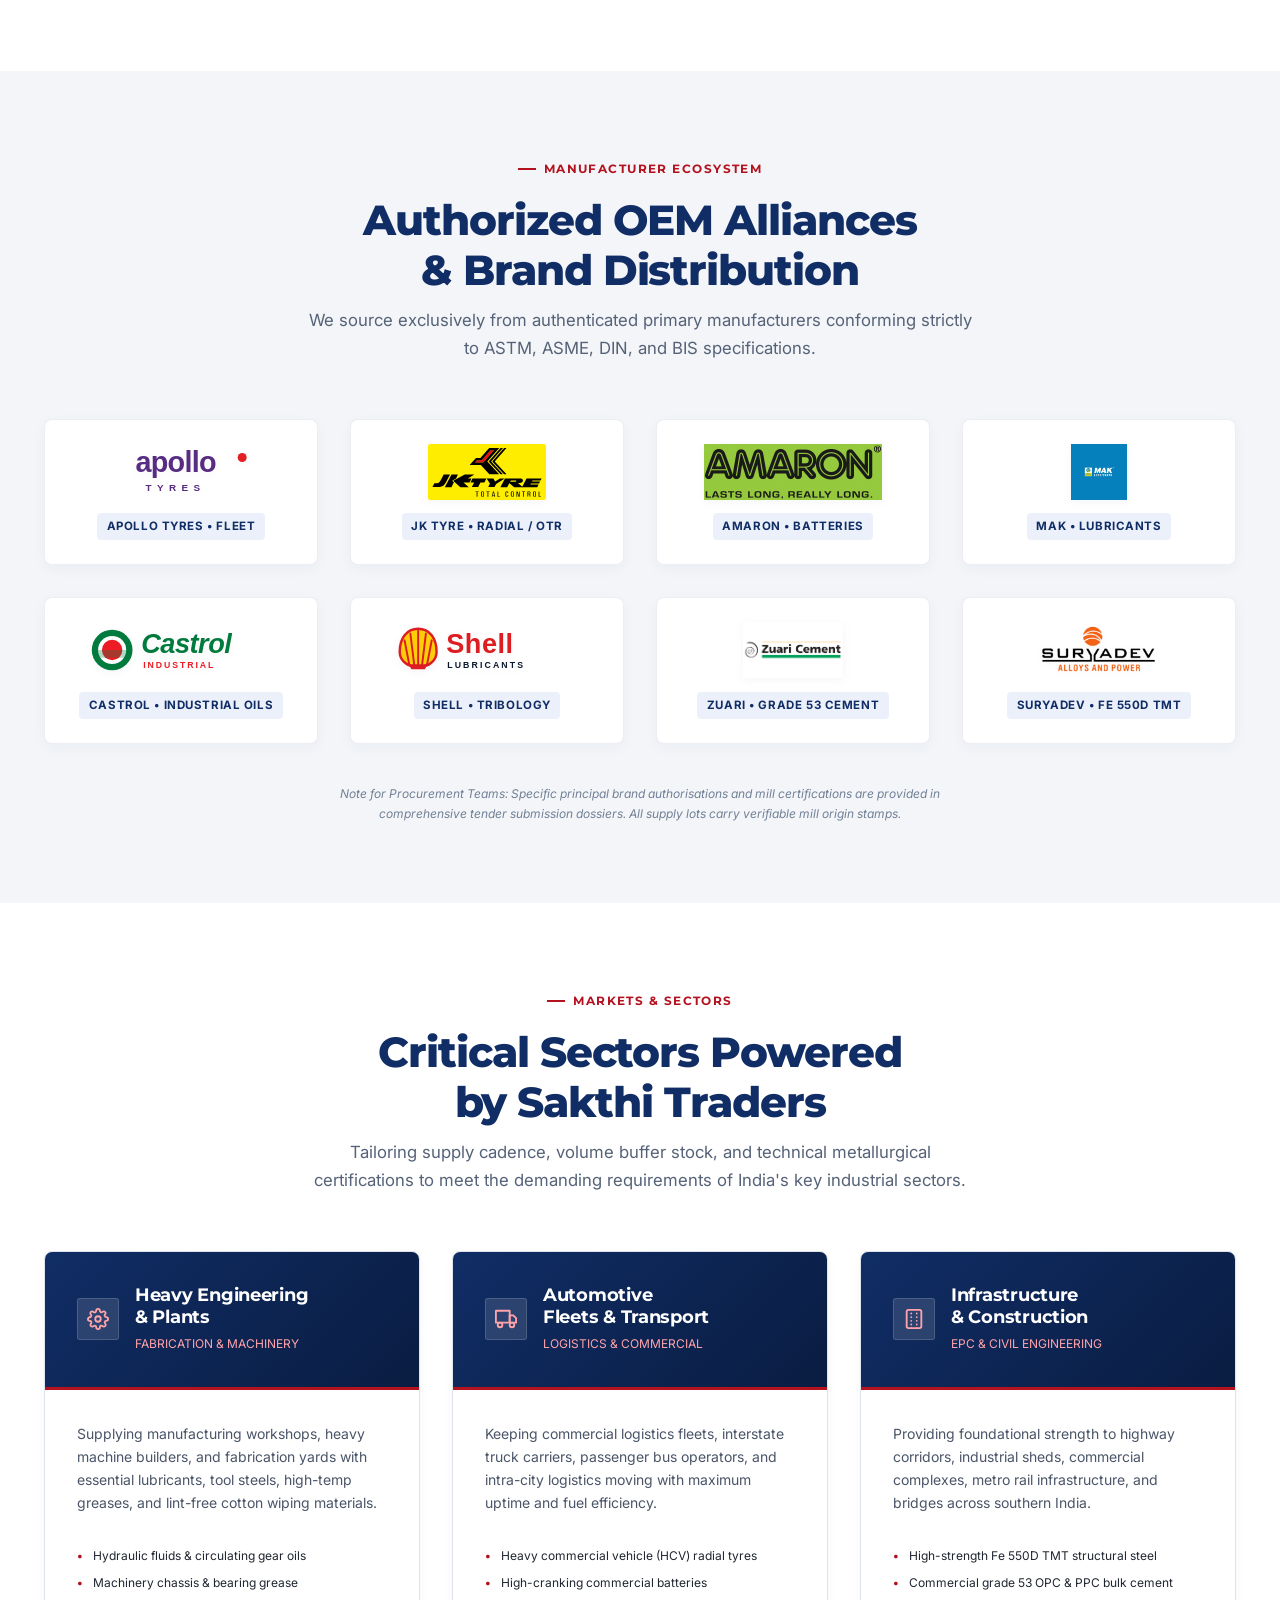
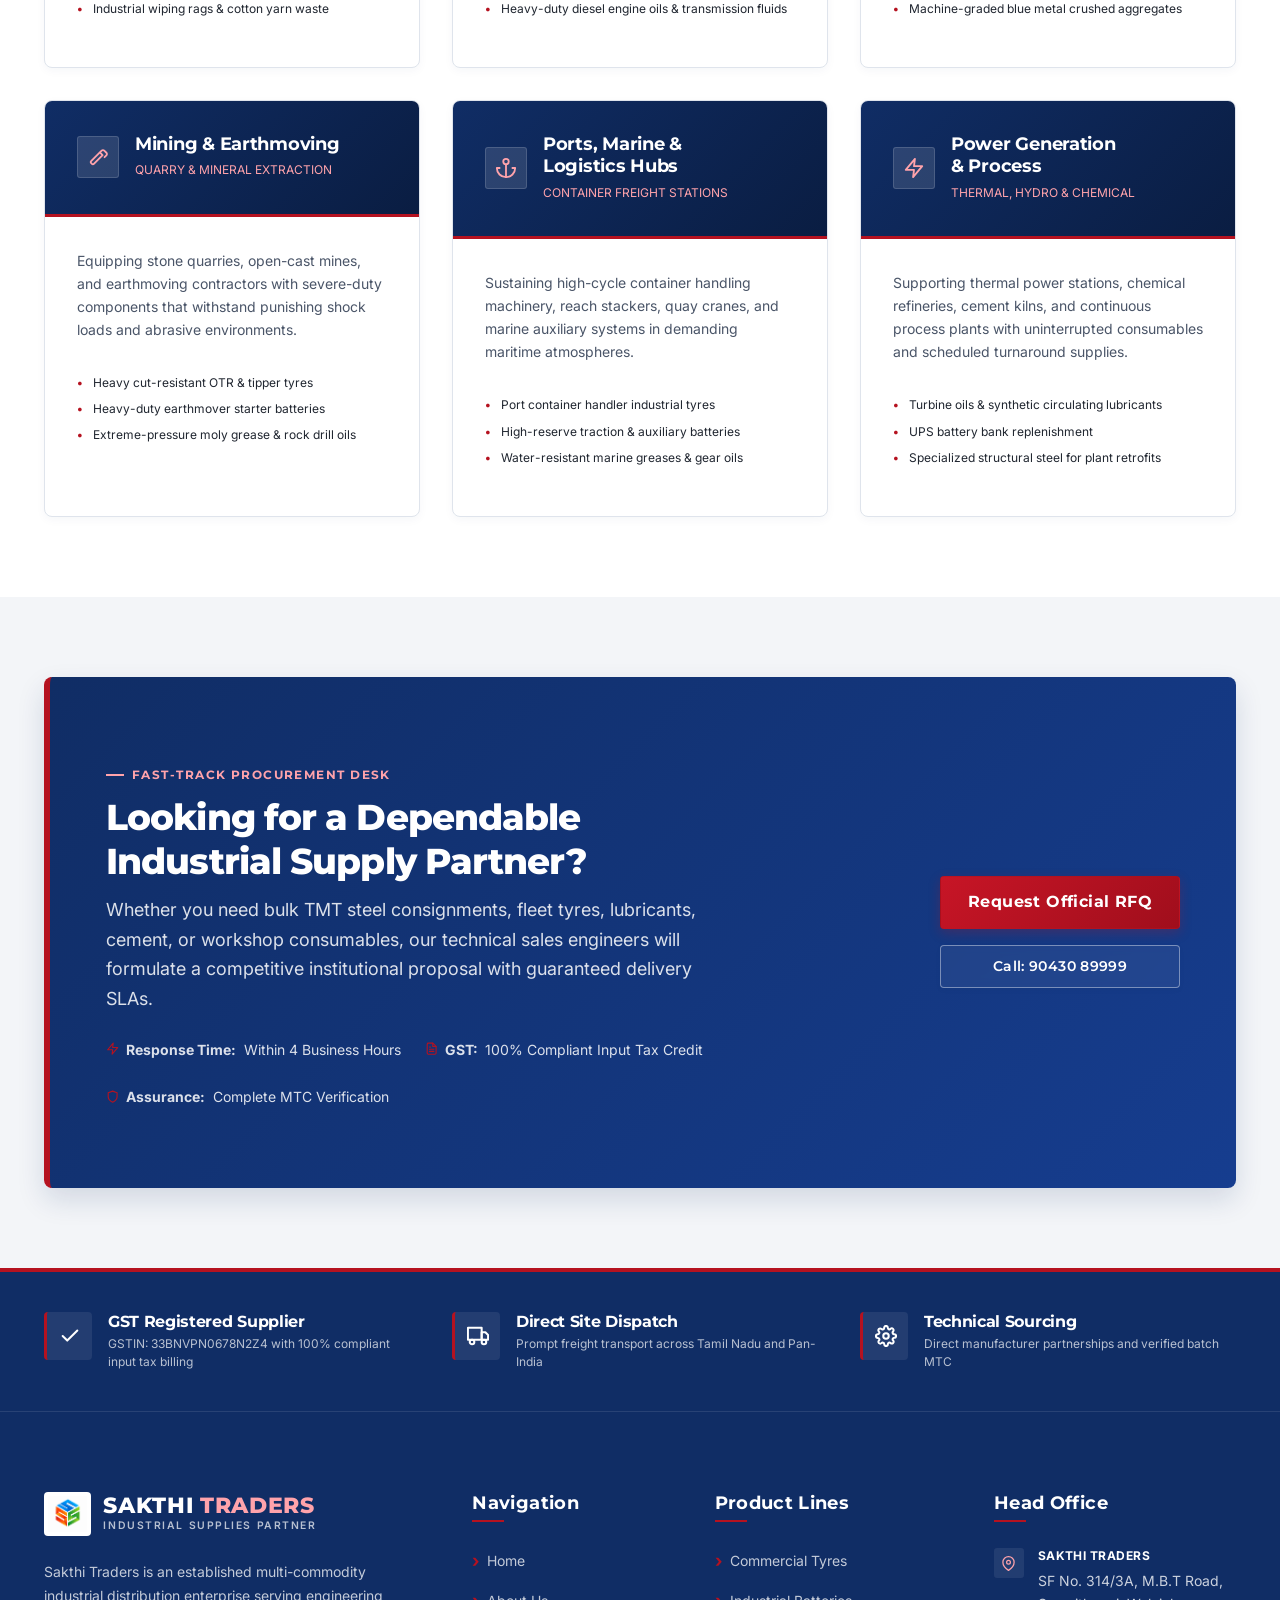
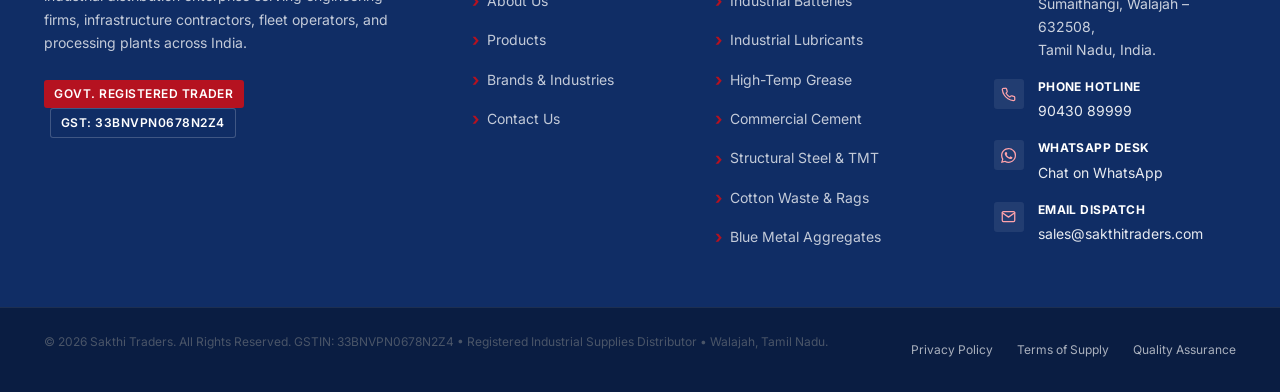
==== commit e9caf3c8: "Premium redesign of Industrial Supply Divisions section with image-led cards, Manrope typography, an" ====
--- a/index.html
+++ b/index.html
@@ -186,254 +186,392 @@
       </div>
     </section>
 
-    <!-- ================= 4. EIGHT PRODUCT CATEGORY CARDS ================= -->
-    <section id="products-showcase" class="section bg-light" aria-labelledby="products-heading">
-      <div class="container">
-        <div class="section-header section-header--center">
-          <span class="eyebrow">CORE PRODUCT PORTFOLIO</span>
-          <h2 id="products-heading" class="section-title">Eight Specialized Industrial Supply Divisions</h2>
-          <p class="section-subtitle">
+    <!-- ================= 4. INDUSTRIAL SUPPLY DIVISIONS (PREMIUM REDESIGN) ================= -->
+    <section id="products-showcase" class="section--divisions" aria-labelledby="products-heading">
+      <div class="container--divisions">
+        
+        <!-- Section Header -->
+        <header class="divisions-header">
+          <span class="divisions-eyebrow">OUR PRODUCT RANGE</span>
+          <h2 id="products-heading" class="divisions-title">
+            Industrial Supply <span class="divisions-title__accent">Divisions</span>
+          </h2>
+          <p class="divisions-subtitle">
             Engineered supplies, consumables, and structural raw materials stocked in volume and certified to national and international industrial benchmarks.
           </p>
-        </div>
-
+        </header>
+
+        <!-- 8-Card Product Grid (4 columns desktop, 2 tablet, 1 mobile) -->
         <div class="product-grid-4">
-          <!-- 1. Tyres -->
+
+          <!-- 1. Commercial & OTR Tyres -->
           <article class="product-card">
-            <div class="product-card__image-wrap">
-              <span class="product-card__badge">Heavy Fleet</span>
-              <img src="images/products/tyres.jpg" alt="Commercial and OTR Tyres" width="600" height="450">
-            </div>
-            <div class="product-card__body">
-              <span class="product-card__category">Fleet &amp; Heavy Equipment</span>
-              <h3 class="product-card__title">Commercial &amp; OTR Tyres</h3>
+            <div class="product-card__image-box">
+              <span class="product-card__badge">HEAVY FLEET</span>
+              <img src="images/products/tyres.jpg" alt="Commercial and OTR Tyres" loading="lazy" width="600" height="375">
+              <div class="product-card__overlay"></div>
+            </div>
+            <div class="product-card__content">
+              <div class="product-card__title-row">
+                <span class="product-card__accent-bar" aria-hidden="true"></span>
+                <h3 class="product-card__title">Commercial &amp; OTR Tyres</h3>
+              </div>
               <p class="product-card__desc">
-                High-mileage radial and bias tyres engineered for heavy commercial vehicles, tippers, forklifts, reach stackers, and off-the-road (OTR) mining machinery.
-              </p>
-              <div class="product-card__specs">
-                <div class="product-spec-item">
-                  <span>Application</span>
-                  <strong>Trucks, Buses, Forklifts, OTR</strong>
-                </div>
-                <div class="product-spec-item">
-                  <span>Type</span>
-                  <strong>Radial / Bias / Solid Cushion</strong>
-                </div>
-              </div>
-              <div class="product-card__footer">
-                <span class="badge badge-light">Bulk Stock</span>
-                <a href="contact.html" class="btn btn-primary btn-sm">Enquire Now</a>
+                High-mileage radial and bias tyres engineered for heavy commercial vehicles, tippers, forklifts, reach stackers, and off-the-road mining machinery.
+              </p>
+              <div class="product-card__action-row">
+                <a href="products.html#tyres" class="product-card__link">
+                  <span>Explore Products</span>
+                  <svg class="product-card__arrow" viewBox="0 0 24 24" fill="none" stroke="currentColor" stroke-width="2.5" stroke-linecap="round" stroke-linejoin="round" aria-hidden="true">
+                    <line x1="5" y1="12" x2="19" y2="12"></line>
+                    <polyline points="12 5 19 12 12 19"></polyline>
+                  </svg>
+                </a>
+              </div>
+              <div class="product-card__watermark" aria-hidden="true">
+                <svg viewBox="0 0 24 24" fill="none" stroke="currentColor" stroke-width="1.5">
+                  <circle cx="12" cy="12" r="10"></circle>
+                  <circle cx="12" cy="12" r="4"></circle>
+                  <line x1="4.93" y1="4.93" x2="9.17" y2="9.17"></line>
+                  <line x1="14.83" y1="14.83" x2="19.07" y2="19.07"></line>
+                  <line x1="14.83" y1="9.17" x2="19.07" y2="4.93"></line>
+                  <line x1="4.93" y1="19.07" x2="9.17" y2="14.83"></line>
+                </svg>
               </div>
             </div>
           </article>
 
-          <!-- 2. Batteries -->
+          <!-- 2. Industrial Batteries -->
           <article class="product-card">
-            <div class="product-card__image-wrap">
-              <span class="product-card__badge">High CCA</span>
-              <img src="images/products/industrial-batteries.jpg" alt="Industrial Batteries" width="600" height="450">
-            </div>
-            <div class="product-card__body">
-              <span class="product-card__category">Power &amp; Energy Storage</span>
-              <h3 class="product-card__title">Industrial Batteries</h3>
+            <div class="product-card__image-box">
+              <span class="product-card__badge">POWER STORAGE</span>
+              <img src="images/products/industrial-batteries.jpg" alt="Industrial Batteries" loading="lazy" width="600" height="375">
+              <div class="product-card__overlay"></div>
+            </div>
+            <div class="product-card__content">
+              <div class="product-card__title-row">
+                <span class="product-card__accent-bar" aria-hidden="true"></span>
+                <h3 class="product-card__title">Industrial Batteries</h3>
+              </div>
               <p class="product-card__desc">
-                High-cranking maintenance-free batteries tailored for commercial transport fleets, industrial diesel generator sets, backup UPS arrays, and material handling traction.
-              </p>
-              <div class="product-card__specs">
-                <div class="product-spec-item">
-                  <span>Rating</span>
-                  <strong>12V 35Ah up to 200Ah+</strong>
-                </div>
-                <div class="product-spec-item">
-                  <span>Chemistry</span>
-                  <strong>Heavy-Duty Lead-Acid / Tubular</strong>
-                </div>
-              </div>
-              <div class="product-card__footer">
-                <span class="badge badge-light">Warranty Assured</span>
-                <a href="contact.html" class="btn btn-primary btn-sm">Enquire Now</a>
+                High-cranking maintenance-free batteries tailored for commercial transport fleets, industrial diesel generator sets, backup UPS arrays, and material handling.
+              </p>
+              <div class="product-card__action-row">
+                <a href="products.html#batteries" class="product-card__link">
+                  <span>Explore Products</span>
+                  <svg class="product-card__arrow" viewBox="0 0 24 24" fill="none" stroke="currentColor" stroke-width="2.5" stroke-linecap="round" stroke-linejoin="round" aria-hidden="true">
+                    <line x1="5" y1="12" x2="19" y2="12"></line>
+                    <polyline points="12 5 19 12 12 19"></polyline>
+                  </svg>
+                </a>
+              </div>
+              <div class="product-card__watermark" aria-hidden="true">
+                <svg viewBox="0 0 24 24" fill="none" stroke="currentColor" stroke-width="1.5">
+                  <rect x="2" y="7" width="16" height="12" rx="2"></rect>
+                  <line x1="6" y1="11" x2="6" y2="15"></line>
+                  <line x1="12" y1="13" x2="16" y2="13"></line>
+                  <line x1="4" y1="13" x2="8" y2="13"></line>
+                  <line x1="22" y1="11" x2="22" y2="15"></line>
+                </svg>
               </div>
             </div>
           </article>
 
-          <!-- 3. Lubricants -->
+          <!-- 3. Industrial Lubricants -->
           <article class="product-card">
-            <div class="product-card__image-wrap">
-              <span class="product-card__badge">Tribology</span>
-              <img src="images/products/lubricant.jpg" alt="Industrial Lubricants" width="600" height="450">
-            </div>
-            <div class="product-card__body">
-              <span class="product-card__category">Tribology &amp; Fluids</span>
-              <h3 class="product-card__title">Industrial Lubricants</h3>
+            <div class="product-card__image-box">
+              <span class="product-card__badge">TRIBOLOGY</span>
+              <img src="images/products/lubricant.jpg" alt="Industrial Lubricants" loading="lazy" width="600" height="375">
+              <div class="product-card__overlay"></div>
+            </div>
+            <div class="product-card__content">
+              <div class="product-card__title-row">
+                <span class="product-card__accent-bar" aria-hidden="true"></span>
+                <h3 class="product-card__title">Industrial Lubricants</h3>
+              </div>
               <p class="product-card__desc">
-                High-performance hydraulic fluids, industrial gear oils, compressor lubricants, turbine oils, and heavy-duty diesel engine oils with thermal stability.
-              </p>
-              <div class="product-card__specs">
-                <div class="product-spec-item">
-                  <span>Grades</span>
-                  <strong>ISO VG 32 to 680, API CK-4</strong>
-                </div>
-                <div class="product-spec-item">
-                  <span>Packing</span>
-                  <strong>20L Pails / 210L Drums / Tanker</strong>
-                </div>
-              </div>
-              <div class="product-card__footer">
-                <span class="badge badge-light">Certified Genuine</span>
-                <a href="contact.html" class="btn btn-primary btn-sm">Enquire Now</a>
+                High-performance hydraulic fluids, industrial gear oils, compressor lubricants, turbine oils, and heavy-duty diesel engine oils with proven thermal stability.
+              </p>
+              <div class="product-card__action-row">
+                <a href="products.html#lubricants" class="product-card__link">
+                  <span>Explore Products</span>
+                  <svg class="product-card__arrow" viewBox="0 0 24 24" fill="none" stroke="currentColor" stroke-width="2.5" stroke-linecap="round" stroke-linejoin="round" aria-hidden="true">
+                    <line x1="5" y1="12" x2="19" y2="12"></line>
+                    <polyline points="12 5 19 12 12 19"></polyline>
+                  </svg>
+                </a>
+              </div>
+              <div class="product-card__watermark" aria-hidden="true">
+                <svg viewBox="0 0 24 24" fill="none" stroke="currentColor" stroke-width="1.5">
+                  <path d="M12 2.69l5.66 5.66a8 8 0 1 1-11.31 0z"></path>
+                </svg>
               </div>
             </div>
           </article>
 
-          <!-- 4. Grease -->
+          <!-- 4. Extreme-Pressure Grease -->
           <article class="product-card">
-            <div class="product-card__image-wrap">
-              <span class="product-card__badge">High Temp</span>
-              <img src="images/products/grease.jpg" alt="Industrial Grease" width="600" height="450">
-            </div>
-            <div class="product-card__body">
-              <span class="product-card__category">Machinery Maintenance</span>
-              <h3 class="product-card__title">Extreme-Pressure Grease</h3>
+            <div class="product-card__image-box">
+              <span class="product-card__badge">HIGH TEMPERATURE</span>
+              <img src="images/products/grease.jpg" alt="Industrial Grease" loading="lazy" width="600" height="375">
+              <div class="product-card__overlay"></div>
+            </div>
+            <div class="product-card__content">
+              <div class="product-card__title-row">
+                <span class="product-card__accent-bar" aria-hidden="true"></span>
+                <h3 class="product-card__title">Extreme-Pressure Grease</h3>
+              </div>
               <p class="product-card__desc">
-                Extreme-pressure (EP) lithium, moly-fortified, and high-temperature synthetic greases protecting heavy plant bearings, chassis pins, and open gear drives.
-              </p>
-              <div class="product-card__specs">
-                <div class="product-spec-item">
-                  <span>Consistency</span>
-                  <strong>NLGI Grade 1, 2, 3</strong>
-                </div>
-                <div class="product-spec-item">
-                  <span>Temp Range</span>
-                  <strong>-20°C up to +280°C</strong>
-                </div>
-              </div>
-              <div class="product-card__footer">
-                <span class="badge badge-light">Heavy Plant Grade</span>
-                <a href="contact.html" class="btn btn-primary btn-sm">Enquire Now</a>
+                Extreme-pressure lithium, moly-fortified, and high-temperature synthetic greases protecting heavy plant bearings, chassis pins, and open gear assemblies.
+              </p>
+              <div class="product-card__action-row">
+                <a href="products.html#grease" class="product-card__link">
+                  <span>Explore Products</span>
+                  <svg class="product-card__arrow" viewBox="0 0 24 24" fill="none" stroke="currentColor" stroke-width="2.5" stroke-linecap="round" stroke-linejoin="round" aria-hidden="true">
+                    <line x1="5" y1="12" x2="19" y2="12"></line>
+                    <polyline points="12 5 19 12 12 19"></polyline>
+                  </svg>
+                </a>
+              </div>
+              <div class="product-card__watermark" aria-hidden="true">
+                <svg viewBox="0 0 24 24" fill="none" stroke="currentColor" stroke-width="1.5">
+                  <circle cx="12" cy="12" r="3"></circle>
+                  <path d="M19.4 15a1.65 1.65 0 0 0 .33 1.82l.06.06a2 2 0 0 1 0 2.83 2 2 0 0 1-2.83 0l-.06-.06a1.65 1.65 0 0 0-1.82-.33 1.65 1.65 0 0 0-1 1.51V21a2 2 0 0 1-2 2 2 2 0 0 1-2-2v-.09A1.65 1.65 0 0 0 9 19.4a1.65 1.65 0 0 0-1.82.33l-.06.06a2 2 0 0 1-2.83 0 2 2 0 0 1 0-2.83l.06-.06a1.65 1.65 0 0 0 .33-1.82 1.65 1.65 0 0 0-1.51-1H3a2 2 0 0 1-2-2 2 2 0 0 1 2-2h.09A1.65 1.65 0 0 0 4.6 9a1.65 1.65 0 0 0-.33-1.82l-.06-.06a2 2 0 0 1 0-2.83 2 2 0 0 1 2.83 0l.06.06a1.65 1.65 0 0 0 1.82.33H9a1.65 1.65 0 0 0 1-1.51V3a2 2 0 0 1 2-2 2 2 0 0 1 2 2v.09a1.65 1.65 0 0 0 1 1.51 1.65 1.65 0 0 0 1.82-.33l.06-.06a2 2 0 0 1 2.83 0 2 2 0 0 1 0 2.83l-.06.06a1.65 1.65 0 0 0-.33 1.82V9a1.65 1.65 0 0 0 1.51 1H21a2 2 0 0 1 2 2 2 2 0 0 1-2 2h-.09a1.65 1.65 0 0 0-1.51 1z"></path>
+                </svg>
               </div>
             </div>
           </article>
 
-          <!-- 5. Cement -->
+          <!-- 5. Commercial Cement -->
           <article class="product-card">
-            <div class="product-card__image-wrap">
-              <span class="product-card__badge">Infrastructure</span>
-              <img src="images/products/cement.jpg" alt="Commercial Grade Cement" width="600" height="450">
-            </div>
-            <div class="product-card__body">
-              <span class="product-card__category">Civil Construction</span>
-              <h3 class="product-card__title">Commercial Cement</h3>
+            <div class="product-card__image-box">
+              <span class="product-card__badge">INFRASTRUCTURE GRADE</span>
+              <img src="images/products/cement.jpg" alt="Commercial Grade Cement" loading="lazy" width="600" height="375">
+              <div class="product-card__overlay"></div>
+            </div>
+            <div class="product-card__content">
+              <div class="product-card__title-row">
+                <span class="product-card__accent-bar" aria-hidden="true"></span>
+                <h3 class="product-card__title">Commercial Cement</h3>
+              </div>
               <p class="product-card__desc">
-                Premium grade 53 OPC, Portland Pozzolana Cement (PPC), and slag cement for industrial flooring, bridge civil works, precast fabrication, and foundations.
-              </p>
-              <div class="product-card__specs">
-                <div class="product-spec-item">
-                  <span>Standard</span>
-                  <strong>IS 269 / IS 1489 Compliant</strong>
-                </div>
-                <div class="product-spec-item">
-                  <span>Supply</span>
-                  <strong>50kg Bags / Bulk Bulker Silos</strong>
-                </div>
-              </div>
-              <div class="product-card__footer">
-                <span class="badge badge-light">Direct Mill Supply</span>
-                <a href="contact.html" class="btn btn-primary btn-sm">Enquire Now</a>
+                Premium Grade 53 OPC, Portland Pozzolana Cement (PPC), and slag cement for industrial flooring, bridge civil works, precast fabrication, and foundations.
+              </p>
+              <div class="product-card__action-row">
+                <a href="products.html#cement" class="product-card__link">
+                  <span>Explore Products</span>
+                  <svg class="product-card__arrow" viewBox="0 0 24 24" fill="none" stroke="currentColor" stroke-width="2.5" stroke-linecap="round" stroke-linejoin="round" aria-hidden="true">
+                    <line x1="5" y1="12" x2="19" y2="12"></line>
+                    <polyline points="12 5 19 12 12 19"></polyline>
+                  </svg>
+                </a>
+              </div>
+              <div class="product-card__watermark" aria-hidden="true">
+                <svg viewBox="0 0 24 24" fill="none" stroke="currentColor" stroke-width="1.5">
+                  <path d="M21 16V8a2 2 0 0 0-1-1.73l-7-4a2 2 0 0 0-2 0l-7 4A2 2 0 0 0 3 8v8a2 2 0 0 0 1 1.73l7 4a2 2 0 0 0 2 0l7-4A2 2 0 0 0 21 16z"></path>
+                  <polyline points="3.27 6.96 12 12.01 20.73 6.96"></polyline>
+                  <line x1="12" y1="22.08" x2="12" y2="12"></line>
+                </svg>
               </div>
             </div>
           </article>
 
-          <!-- 6. Steel -->
+          <!-- 6. Structural Steel & TMT -->
           <article class="product-card">
-            <div class="product-card__image-wrap">
-              <span class="product-card__badge">Structural</span>
-              <img src="images/products/tmt.jpg" alt="Structural Steel and TMT" width="600" height="450">
-            </div>
-            <div class="product-card__body">
-              <span class="product-card__category">Structural Materials</span>
-              <h3 class="product-card__title">Structural Steel &amp; TMT</h3>
+            <div class="product-card__image-box">
+              <span class="product-card__badge">STRUCTURAL STRENGTH</span>
+              <img src="images/products/tmt.jpg" alt="Structural Steel and TMT" loading="lazy" width="600" height="375">
+              <div class="product-card__overlay"></div>
+            </div>
+            <div class="product-card__content">
+              <div class="product-card__title-row">
+                <span class="product-card__accent-bar" aria-hidden="true"></span>
+                <h3 class="product-card__title">Structural Steel &amp; TMT</h3>
+              </div>
               <p class="product-card__desc">
                 High-yield Fe 550D TMT rebars, mild steel channels, beams, equal angles, flat bars, and structural plates conforming to strict Bureau of Indian Standards (BIS).
               </p>
-              <div class="product-card__specs">
-                <div class="product-spec-item">
-                  <span>Grade</span>
-                  <strong>Fe 500D / Fe 550D / IS 2062</strong>
-                </div>
-                <div class="product-spec-item">
-                  <span>Sections</span>
-                  <strong>Rebars, MS Beams, Channels, Plates</strong>
-                </div>
-              </div>
-              <div class="product-card__footer">
-                <span class="badge badge-light">MTC Accompanied</span>
-                <a href="contact.html" class="btn btn-primary btn-sm">Enquire Now</a>
+              <div class="product-card__action-row">
+                <a href="products.html#steel" class="product-card__link">
+                  <span>Explore Products</span>
+                  <svg class="product-card__arrow" viewBox="0 0 24 24" fill="none" stroke="currentColor" stroke-width="2.5" stroke-linecap="round" stroke-linejoin="round" aria-hidden="true">
+                    <line x1="5" y1="12" x2="19" y2="12"></line>
+                    <polyline points="12 5 19 12 12 19"></polyline>
+                  </svg>
+                </a>
+              </div>
+              <div class="product-card__watermark" aria-hidden="true">
+                <svg viewBox="0 0 24 24" fill="none" stroke="currentColor" stroke-width="1.5">
+                  <path d="M4 6h16M4 12h16M4 18h16M8 3v18M16 3v18"></path>
+                </svg>
               </div>
             </div>
           </article>
 
-          <!-- 7. Cotton Waste -->
+          <!-- 7. Industrial Cotton Waste -->
           <article class="product-card">
-            <div class="product-card__image-wrap">
-              <span class="product-card__badge">Plant Hygiene</span>
-              <img src="images/products/cotton-waste.jpg" alt="Industrial Cotton Waste" width="600" height="450">
-            </div>
-            <div class="product-card__body">
-              <span class="product-card__category">Industrial Consumables</span>
-              <h3 class="product-card__title">Industrial Cotton Waste</h3>
+            <div class="product-card__image-box">
+              <span class="product-card__badge">INDUSTRIAL CONSUMABLES</span>
+              <img src="images/products/cotton-waste.jpg" alt="Industrial Cotton Waste" loading="lazy" width="600" height="375">
+              <div class="product-card__overlay"></div>
+            </div>
+            <div class="product-card__content">
+              <div class="product-card__title-row">
+                <span class="product-card__accent-bar" aria-hidden="true"></span>
+                <h3 class="product-card__title">Industrial Cotton Waste</h3>
+              </div>
               <p class="product-card__desc">
-                High-absorbency pure cotton yarn waste, unbleached white waste, colored wiping rags, and lint-free cleaning cloths essential for shop floor machinery maintenance.
-              </p>
-              <div class="product-card__specs">
-                <div class="product-spec-item">
-                  <span>Material</span>
-                  <strong>100% Cotton / High Oil Absorbent</strong>
-                </div>
-                <div class="product-spec-item">
-                  <span>Packaging</span>
-                  <strong>50kg &amp; 100kg Hydraulic Bales</strong>
-                </div>
-              </div>
-              <div class="product-card__footer">
-                <span class="badge badge-light">Ready Inventory</span>
-                <a href="contact.html" class="btn btn-primary btn-sm">Enquire Now</a>
+                High-absorbency pure cotton yarn waste, unbleached white waste, wiping rags, and lint-free cleaning cloths essential for industrial machinery maintenance.
+              </p>
+              <div class="product-card__action-row">
+                <a href="products.html#cotton-waste" class="product-card__link">
+                  <span>Explore Products</span>
+                  <svg class="product-card__arrow" viewBox="0 0 24 24" fill="none" stroke="currentColor" stroke-width="2.5" stroke-linecap="round" stroke-linejoin="round" aria-hidden="true">
+                    <line x1="5" y1="12" x2="19" y2="12"></line>
+                    <polyline points="12 5 19 12 12 19"></polyline>
+                  </svg>
+                </a>
+              </div>
+              <div class="product-card__watermark" aria-hidden="true">
+                <svg viewBox="0 0 24 24" fill="none" stroke="currentColor" stroke-width="1.5">
+                  <path d="M20.24 12.24a6 6 0 0 0-8.49-8.49L5 10.5V19h8.5z"></path>
+                  <line x1="16" y1="8" x2="2" y2="22"></line>
+                  <line x1="17.5" y1="15" x2="9" y2="15"></line>
+                </svg>
               </div>
             </div>
           </article>
 
-          <!-- 8. Blue Metals -->
+          <!-- 8. Graded Blue Metals -->
           <article class="product-card">
-            <div class="product-card__image-wrap">
-              <span class="product-card__badge">Aggregates</span>
-              <img src="images/products/bluemetals.jpg" alt="Graded Blue Metals" width="600" height="450">
-            </div>
-            <div class="product-card__body">
-              <span class="product-card__category">Quarry Aggregates</span>
-              <h3 class="product-card__title">Graded Blue Metals</h3>
+            <div class="product-card__image-box">
+              <span class="product-card__badge">RAW MATERIALS</span>
+              <img src="images/products/bluemetals.jpg" alt="Graded Blue Metals" loading="lazy" width="600" height="375">
+              <div class="product-card__overlay"></div>
+            </div>
+            <div class="product-card__content">
+              <div class="product-card__title-row">
+                <span class="product-card__accent-bar" aria-hidden="true"></span>
+                <h3 class="product-card__title">Graded Blue Metals</h3>
+              </div>
               <p class="product-card__desc">
-                Machine-crushed hard granite blue metal aggregates and manufactured sand (M-Sand / P-Sand) for high-strength RMC concrete, road asphalt, and civil sub-bases.
-              </p>
-              <div class="product-card__specs">
-                <div class="product-spec-item">
-                  <span>Sizes</span>
-                  <strong>10mm, 20mm, 40mm &amp; Quarry Dust</strong>
-                </div>
-                <div class="product-spec-item">
-                  <span>Delivery</span>
-                  <strong>Tipper Truck / Bulk Consignment</strong>
-                </div>
-              </div>
-              <div class="product-card__footer">
-                <span class="badge badge-light">Quarry Direct</span>
-                <a href="contact.html" class="btn btn-primary btn-sm">Enquire Now</a>
+                Machine-crushed hard granite blue metal aggregates and manufactured sand (M-Sand / P-Sand) for high-strength RMC concrete, asphalt, and civil sub-bases.
+              </p>
+              <div class="product-card__action-row">
+                <a href="products.html#blue-metals" class="product-card__link">
+                  <span>Explore Products</span>
+                  <svg class="product-card__arrow" viewBox="0 0 24 24" fill="none" stroke="currentColor" stroke-width="2.5" stroke-linecap="round" stroke-linejoin="round" aria-hidden="true">
+                    <line x1="5" y1="12" x2="19" y2="12"></line>
+                    <polyline points="12 5 19 12 12 19"></polyline>
+                  </svg>
+                </a>
+              </div>
+              <div class="product-card__watermark" aria-hidden="true">
+                <svg viewBox="0 0 24 24" fill="none" stroke="currentColor" stroke-width="1.5">
+                  <polygon points="12 2 2 22 22 22"></polygon>
+                  <line x1="12" y1="2" x2="12" y2="22"></line>
+                </svg>
               </div>
             </div>
           </article>
-        </div>
-
-        <div style="text-align: center; margin-top: var(--space-2xl);">
-          <a href="products.html" class="btn btn-navy btn-lg">View Complete Specifications &amp; Technical Datasheets</a>
-        </div>
+
+        </div>
+
+        <!-- 6. Bottom Trust Section (Premium Horizontal Panel) -->
+        <div class="divisions-trust-panel">
+          <div class="divisions-trust-items">
+            <!-- 1. 100% Genuine -->
+            <div class="divisions-trust-item">
+              <div class="divisions-trust-icon" aria-hidden="true">
+                <svg viewBox="0 0 24 24" fill="none" stroke="currentColor" stroke-width="2" stroke-linecap="round" stroke-linejoin="round">
+                  <path d="M12 22s8-4 8-10V5l-8-3-8 3v7c0 6 8 10 8 10z"></path>
+                  <polyline points="9 12 11 14 15 10"></polyline>
+                </svg>
+              </div>
+              <div class="divisions-trust-text">
+                <strong>100% Genuine</strong>
+                <span>Factory Sourcing</span>
+              </div>
+            </div>
+
+            <div class="divisions-trust-divider" aria-hidden="true"></div>
+
+            <!-- 2. Trusted Partner -->
+            <div class="divisions-trust-item">
+              <div class="divisions-trust-icon" aria-hidden="true">
+                <svg viewBox="0 0 24 24" fill="none" stroke="currentColor" stroke-width="2" stroke-linecap="round" stroke-linejoin="round">
+                  <path d="M17 21v-2a4 4 0 0 0-4-4H5a4 4 0 0 0-4 4v2"></path>
+                  <circle cx="9" cy="7" r="4"></circle>
+                  <path d="M23 21v-2a4 4 0 0 0-3-3.87"></path>
+                  <path d="M16 3.13a4 4 0 0 1 0 7.75"></path>
+                </svg>
+              </div>
+              <div class="divisions-trust-text">
+                <strong>Trusted Partner</strong>
+                <span>Long-Term Support</span>
+              </div>
+            </div>
+
+            <div class="divisions-trust-divider" aria-hidden="true"></div>
+
+            <!-- 3. On-Time Delivery -->
+            <div class="divisions-trust-item">
+              <div class="divisions-trust-icon" aria-hidden="true">
+                <svg viewBox="0 0 24 24" fill="none" stroke="currentColor" stroke-width="2" stroke-linecap="round" stroke-linejoin="round">
+                  <rect x="1" y="3" width="15" height="13"></rect>
+                  <polygon points="16 8 20 8 23 11 23 16 16 16 16 8"></polygon>
+                  <circle cx="5.5" cy="18.5" r="2.5"></circle>
+                  <circle cx="18.5" cy="18.5" r="2.5"></circle>
+                </svg>
+              </div>
+              <div class="divisions-trust-text">
+                <strong>On-Time Delivery</strong>
+                <span>Across India</span>
+              </div>
+            </div>
+
+            <div class="divisions-trust-divider" aria-hidden="true"></div>
+
+            <!-- 4. Wide Product Range -->
+            <div class="divisions-trust-item">
+              <div class="divisions-trust-icon" aria-hidden="true">
+                <svg viewBox="0 0 24 24" fill="none" stroke="currentColor" stroke-width="2" stroke-linecap="round" stroke-linejoin="round">
+                  <polygon points="12 2 2 7 12 12 22 7 12 2"></polygon>
+                  <polyline points="2 17 12 22 22 17"></polyline>
+                  <polyline points="2 12 12 17 22 12"></polyline>
+                </svg>
+              </div>
+              <div class="divisions-trust-text">
+                <strong>Wide Product Range</strong>
+                <span>For All Industries</span>
+              </div>
+            </div>
+          </div>
+
+          <!-- Prominent Crimson Red CTA Button -->
+          <div class="divisions-trust-action">
+            <a href="contact.html" class="btn-crimson-cta">
+              <span>Enquire Now</span>
+              <svg class="icon-svg" viewBox="0 0 24 24" fill="none" stroke="currentColor" stroke-width="2.5" stroke-linecap="round" stroke-linejoin="round" aria-hidden="true">
+                <line x1="5" y1="12" x2="19" y2="12"></line>
+                <polyline points="12 5 19 12 12 19"></polyline>
+              </svg>
+            </a>
+          </div>
+        </div>
+
+        <!-- Secondary Technical Catalogue Hint -->
+        <div class="divisions-catalog-hint">
+          <span>Looking for technical datasheets, MTC mill test certificates, or bulk dispatch schedules?</span>
+          <a href="products.html" class="divisions-catalog-link">
+            <span>View Complete Technical Catalogue</span>
+            <svg viewBox="0 0 24 24" fill="none" stroke="currentColor" stroke-width="2.5" stroke-linecap="round" stroke-linejoin="round" aria-hidden="true">
+              <line x1="5" y1="12" x2="19" y2="12"></line>
+              <polyline points="12 5 19 12 12 19"></polyline>
+            </svg>
+          </a>
+        </div>
+
       </div>
     </section>
 
--- a/css/style.css
+++ b/css/style.css
@@ -6,7 +6,7 @@
 /* --------------------------------------------------------------------------
    1. Google Fonts Import
    -------------------------------------------------------------------------- */
-@import url('https://fonts.googleapis.com/css2?family=Inter:wght@300;400;500;600;700&family=Montserrat:ital,wght@0,500;0,600;0,700;0,800;1,700&display=swap');
+@import url('https://fonts.googleapis.com/css2?family=Inter:wght@300;400;500;600;700&family=Manrope:wght@500;600;700;800&family=Montserrat:ital,wght@0,500;0,600;0,700;0,800;1,700&display=swap');
 
 /* --------------------------------------------------------------------------
    2. Design Tokens & CSS Variables
@@ -31,6 +31,16 @@
   --color-charcoal-light: #4A5568;
   --color-charcoal-muted: #718096;
 
+  /* Premium Industrial Supply Divisions Design Tokens */
+  --color-industrial-navy: #071B3A;
+  --color-industrial-royal: #1646A0;
+  --color-industrial-crimson: #E51B32;
+  --color-industrial-crimson-hover: #C81427;
+  --color-industrial-grey: #F3F5F8;
+  --color-industrial-text: #102B55;
+  --color-industrial-desc: #4A5870;
+  --font-heading-manrope: 'Manrope', 'Montserrat', -apple-system, BlinkMacSystemFont, 'Segoe UI', Roboto, sans-serif;
+
   /* Typography Tokens */
   --font-heading: 'Montserrat', -apple-system, BlinkMacSystemFont, 'Segoe UI', Roboto, sans-serif;
   --font-body: 'Inter', -apple-system, BlinkMacSystemFont, 'Segoe UI', Roboto, sans-serif;
@@ -966,22 +976,105 @@
 }
 
 /* --------------------------------------------------------------------------
-   10. Product Card Styles
+   10. Industrial Supply Divisions & Premium Product Cards System
    -------------------------------------------------------------------------- */
+.section--divisions {
+  background-color: var(--color-industrial-grey);
+  padding: 5.5rem 0;
+  position: relative;
+}
+
+.container--divisions {
+  max-width: 1300px;
+  width: 100%;
+  margin-left: auto;
+  margin-right: auto;
+  padding-left: 1.5rem;
+  padding-right: 1.5rem;
+}
+
+/* Section Header */
+.divisions-header {
+  margin-bottom: 3.5rem;
+  text-align: center;
+  max-width: 780px;
+  margin-left: auto;
+  margin-right: auto;
+}
+
+.divisions-eyebrow {
+  display: inline-flex;
+  align-items: center;
+  gap: 0.6rem;
+  font-family: var(--font-heading-manrope);
+  font-size: 0.76rem;
+  font-weight: 800;
+  letter-spacing: 0.16em;
+  text-transform: uppercase;
+  color: var(--color-industrial-crimson);
+  margin-bottom: 0.75rem;
+}
+
+.divisions-eyebrow::before {
+  content: "";
+  display: inline-block;
+  width: 22px;
+  height: 2px;
+  background-color: var(--color-industrial-crimson);
+}
+
+.divisions-title {
+  font-family: var(--font-heading-manrope);
+  font-size: clamp(2.1rem, 3.6vw, 2.75rem);
+  font-weight: 800;
+  line-height: 1.18;
+  letter-spacing: -0.03em;
+  color: var(--color-industrial-navy);
+  margin-bottom: 1rem;
+}
+
+.divisions-title__accent {
+  color: var(--color-industrial-crimson);
+  position: relative;
+  display: inline-block;
+}
+
+.divisions-subtitle {
+  font-family: var(--font-body);
+  font-size: 1.05rem;
+  line-height: 1.65;
+  color: var(--color-industrial-desc);
+  font-weight: 400;
+  max-width: 680px;
+  margin-left: auto;
+  margin-right: auto;
+}
+
+/* 4-Column Product Grid */
+.product-grid-4 {
+  display: grid;
+  grid-template-columns: repeat(4, 1fr);
+  gap: 1.5rem;
+  margin-bottom: 3.25rem;
+}
+
+/* Premium Product Card Structure */
 .product-card {
-  background-color: var(--color-white);
-  border: 1px solid var(--color-border);
-  border-radius: var(--radius-md);
+  background-color: #FFFFFF;
+  border-radius: 16px;
+  border: 1px solid rgba(7, 27, 58, 0.08);
+  box-shadow: 0 4px 20px -2px rgba(7, 27, 58, 0.06), 0 2px 6px -1px rgba(0, 0, 0, 0.03);
   overflow: hidden;
   display: flex;
   flex-direction: column;
+  height: 100%;
+  position: relative;
   transition: transform 0.35s cubic-bezier(0.16, 1, 0.3, 1),
               box-shadow 0.35s cubic-bezier(0.16, 1, 0.3, 1),
-              border-color 0.3s ease;
-  position: relative;
-  box-shadow: 0 3px 10px rgba(16, 45, 101, 0.05);
-}
-
+              border-color 0.35s ease;
+}
+
+/* Subtle top blue/crimson glow accent line on hover */
 .product-card::before {
   content: "";
   position: absolute;
@@ -989,18 +1082,18 @@
   left: 0;
   right: 0;
   height: 3px;
-  background: linear-gradient(90deg, var(--color-royal) 0%, var(--color-brand-red) 100%);
+  background: linear-gradient(90deg, var(--color-industrial-royal) 0%, var(--color-industrial-crimson) 100%);
   opacity: 0;
-  transform: scaleX(0.2);
-  transform-origin: center;
-  transition: opacity 0.3s ease, transform 0.35s cubic-bezier(0.16, 1, 0.3, 1);
+  transform: scaleX(0.25);
+  transform-origin: left;
+  transition: opacity 0.35s ease, transform 0.35s cubic-bezier(0.16, 1, 0.3, 1);
   z-index: 5;
 }
 
 .product-card:hover {
   transform: translateY(-8px);
-  box-shadow: 0 22px 45px -8px rgba(16, 45, 101, 0.18), 0 8px 18px -4px rgba(229, 37, 53, 0.08);
-  border-color: rgba(24, 119, 242, 0.45);
+  border-color: rgba(22, 70, 160, 0.35);
+  box-shadow: 0 22px 46px -10px rgba(7, 27, 58, 0.16), 0 8px 20px -4px rgba(22, 70, 160, 0.08);
 }
 
 .product-card:hover::before {
@@ -1008,162 +1101,350 @@
   transform: scaleX(1);
 }
 
-.product-card__image-wrap {
+/* A. Image Section */
+.product-card__image-box {
   position: relative;
   width: 100%;
-  aspect-ratio: 4 / 3;
-  background-color: var(--color-light-grey);
-  display: flex;
-  align-items: center;
-  justify-content: center;
+  aspect-ratio: 16 / 10;
   overflow: hidden;
-  border-bottom: 1px solid var(--color-border);
-}
-
-.product-card__image-wrap img {
+  background-color: #E2E8F0;
+}
+
+.product-card__image-box img {
   width: 100%;
   height: 100%;
   object-fit: cover;
   transition: transform 0.5s cubic-bezier(0.16, 1, 0.3, 1), filter 0.4s ease;
-}
-
-.product-card:hover .product-card__image-wrap img {
+  display: block;
+}
+
+.product-card:hover .product-card__image-box img {
   transform: scale(1.08);
-  filter: brightness(1.04);
-}
-
-.product-card__image-placeholder {
-  color: var(--color-charcoal-muted);
-  font-family: var(--font-heading);
-  font-size: var(--text-sm);
-  font-weight: 600;
-  text-align: center;
-  padding: 1rem;
-}
-
+  filter: brightness(1.03);
+}
+
+/* Subtle Dark Gradient Overlay */
+.product-card__overlay {
+  position: absolute;
+  inset: 0;
+  background: linear-gradient(180deg, rgba(7, 27, 58, 0.02) 40%, rgba(7, 27, 58, 0.45) 100%);
+  pointer-events: none;
+}
+
+/* Floating Category Badge at top-left */
 .product-card__badge {
   position: absolute;
-  top: 12px;
-  left: 12px;
-  background-color: var(--color-brand-red);
-  color: var(--color-white);
-  font-family: var(--font-heading);
-  font-size: 0.7rem;
-  font-weight: 700;
-  letter-spacing: 0.06em;
-  text-transform: uppercase;
-  padding: 0.25rem 0.65rem;
-  border-radius: var(--radius-xs);
-  box-shadow: 0 2px 8px rgba(0, 0, 0, 0.2);
-  z-index: 2;
-  transition: transform 0.3s ease, box-shadow 0.3s ease;
-}
-
-.product-card:hover .product-card__badge {
-  transform: scale(1.05);
-  box-shadow: 0 4px 12px rgba(229, 37, 53, 0.35);
-}
-
-.product-card__body {
-  padding: 1.25rem 1.25rem 1rem;
-  display: flex;
-  flex-direction: column;
-  flex-grow: 1;
-}
-
-.product-card__category {
-  font-size: 0.72rem;
+  top: 14px;
+  left: 14px;
+  background: rgba(7, 27, 58, 0.88);
+  color: #FFFFFF;
+  font-family: var(--font-heading-manrope);
+  font-size: 0.68rem;
   font-weight: 700;
   letter-spacing: 0.08em;
   text-transform: uppercase;
-  color: var(--color-royal);
-  margin-bottom: 0.35rem;
+  padding: 0.35rem 0.75rem;
+  border-radius: 6px;
+  border: 1px solid rgba(255, 255, 255, 0.16);
+  backdrop-filter: blur(8px);
+  -webkit-backdrop-filter: blur(8px);
+  box-shadow: 0 4px 12px rgba(0, 0, 0, 0.25);
+  z-index: 3;
+  transition: transform 0.3s ease, background-color 0.3s ease;
+}
+
+.product-card:hover .product-card__badge {
+  background: rgba(7, 27, 58, 0.95);
+  transform: translateY(-1px);
+}
+
+/* B. Content Section */
+.product-card__content {
+  padding: 1.5rem 1.4rem 1.35rem;
+  display: flex;
+  flex-direction: column;
+  flex-grow: 1;
+  position: relative;
+  z-index: 1;
+}
+
+/* Title Row with Red Vertical Accent */
+.product-card__title-row {
+  display: flex;
+  align-items: flex-start;
+  gap: 0.65rem;
+  margin-bottom: 0.65rem;
+}
+
+.product-card__accent-bar {
+  width: 3.5px;
+  height: 1.25em;
+  background-color: var(--color-industrial-crimson);
+  border-radius: 2px;
+  flex-shrink: 0;
+  margin-top: 3px;
+  transition: height 0.3s ease, background-color 0.3s ease;
 }
 
 .product-card__title {
-  font-size: 1.18rem;
+  font-family: var(--font-heading-manrope);
+  font-size: 1.125rem;
+  font-weight: 800;
+  line-height: 1.3;
+  color: var(--color-industrial-navy);
+  letter-spacing: -0.015em;
+  margin-bottom: 0;
+  transition: color 0.25s ease;
+}
+
+.product-card:hover .product-card__title {
+  color: var(--color-industrial-royal);
+}
+
+/* Short Professional Description */
+.product-card__desc {
+  font-family: var(--font-body);
+  font-size: 0.86rem;
+  line-height: 1.58;
+  color: var(--color-industrial-desc);
+  margin-bottom: 1.25rem;
+  flex-grow: 1;
+  text-align: left;
+}
+
+/* Action Row (Explore Products Link with Arrow) */
+.product-card__action-row {
+  margin-top: auto;
+  padding-top: 0.85rem;
+  border-top: 1px solid rgba(7, 27, 58, 0.06);
+}
+
+.product-card__link {
+  display: inline-flex;
+  align-items: center;
+  gap: 0.5rem;
+  font-family: var(--font-heading-manrope);
+  font-size: 0.84rem;
   font-weight: 700;
-  line-height: 1.3;
-  margin-bottom: 0.45rem;
-  color: var(--color-navy);
-  letter-spacing: -0.015em;
-  transition: color 0.25s ease;
-}
-
-.product-card:hover .product-card__title {
-  color: var(--color-royal);
-}
-
-.product-card__desc {
+  color: var(--color-industrial-navy);
+  text-decoration: none;
+  transition: color 0.25s ease, gap 0.25s ease;
+}
+
+.product-card__arrow {
+  width: 16px;
+  height: 16px;
+  stroke: currentColor;
+  stroke-width: 2.5;
+  transition: transform 0.28s cubic-bezier(0.16, 1, 0.3, 1), stroke 0.25s ease;
+}
+
+.product-card:hover .product-card__link {
+  color: var(--color-industrial-royal);
+  gap: 0.65rem;
+}
+
+.product-card:hover .product-card__arrow {
+  transform: translateX(4px);
+  stroke: var(--color-industrial-crimson);
+}
+
+/* Decorative Background Watermark */
+.product-card__watermark {
+  position: absolute;
+  right: 8px;
+  bottom: 8px;
+  width: 76px;
+  height: 76px;
+  opacity: 0.035;
+  color: var(--color-industrial-navy);
+  pointer-events: none;
+  z-index: -1;
+  transition: opacity 0.4s ease, transform 0.4s cubic-bezier(0.16, 1, 0.3, 1), color 0.4s ease;
+}
+
+.product-card__watermark svg {
+  width: 100%;
+  height: 100%;
+}
+
+.product-card:hover .product-card__watermark {
+  opacity: 0.075;
+  transform: scale(1.1) rotate(-4deg);
+  color: var(--color-industrial-royal);
+}
+
+/* --------------------------------------------------------------------------
+   Bottom Trust Section (Premium Horizontal Panel)
+   -------------------------------------------------------------------------- */
+.divisions-trust-panel {
+  background: linear-gradient(135deg, #071B3A 0%, #0F2D5E 100%);
+  border: 1px solid rgba(255, 255, 255, 0.12);
+  border-radius: 16px;
+  padding: 1.5rem 2rem;
+  display: flex;
+  align-items: center;
+  justify-content: space-between;
+  gap: 1.5rem;
+  box-shadow: 0 16px 36px -4px rgba(7, 27, 58, 0.18), 0 4px 12px rgba(0, 0, 0, 0.06);
+  position: relative;
+  overflow: hidden;
+  margin-top: 1rem;
+}
+
+.divisions-trust-panel::before {
+  content: "";
+  position: absolute;
+  top: 0;
+  left: 0;
+  width: 5px;
+  bottom: 0;
+  background-color: var(--color-industrial-crimson);
+}
+
+.divisions-trust-items {
+  display: flex;
+  align-items: center;
+  justify-content: space-between;
+  flex-grow: 1;
+  gap: 1.5rem;
+}
+
+.divisions-trust-item {
+  display: flex;
+  align-items: center;
+  gap: 0.85rem;
+}
+
+.divisions-trust-icon {
+  width: 42px;
+  height: 42px;
+  border-radius: 10px;
+  background: rgba(255, 255, 255, 0.08);
+  border: 1px solid rgba(255, 255, 255, 0.15);
+  display: flex;
+  align-items: center;
+  justify-content: center;
+  color: #FFFFFF;
+  flex-shrink: 0;
+  transition: transform 0.3s ease, background-color 0.3s ease;
+}
+
+.divisions-trust-item:hover .divisions-trust-icon {
+  transform: translateY(-2px);
+  background: rgba(22, 70, 160, 0.35);
+  border-color: rgba(255, 255, 255, 0.3);
+}
+
+.divisions-trust-icon svg {
+  width: 20px;
+  height: 20px;
+  stroke: #FFFFFF;
+}
+
+.divisions-trust-text {
+  display: flex;
+  flex-direction: column;
+}
+
+.divisions-trust-text strong {
+  font-family: var(--font-heading-manrope);
+  font-size: 0.92rem;
+  font-weight: 700;
+  color: #FFFFFF;
+  line-height: 1.25;
+}
+
+.divisions-trust-text span {
+  font-family: var(--font-body);
+  font-size: 0.76rem;
+  color: rgba(255, 255, 255, 0.72);
+  line-height: 1.35;
+}
+
+.divisions-trust-divider {
+  width: 1px;
+  height: 38px;
+  background: rgba(255, 255, 255, 0.12);
+  flex-shrink: 0;
+}
+
+.divisions-trust-action {
+  flex-shrink: 0;
+}
+
+.btn-crimson-cta {
+  background-color: var(--color-industrial-crimson);
+  color: #FFFFFF !important;
+  font-family: var(--font-heading-manrope);
   font-size: 0.88rem;
-  color: #556277;
-  margin-bottom: 1rem;
-  flex-grow: 1;
-  line-height: 1.58;
-}
-
-.product-card__specs {
-  border-top: 1px solid var(--color-border);
-  padding-top: 0.65rem;
-  margin-bottom: 0.85rem;
-}
-
-.product-spec-item {
-  display: flex;
-  justify-content: space-between;
-  align-items: baseline;
-  font-size: 0.75rem;
-  padding: 0.3rem 0;
+  font-weight: 700;
+  letter-spacing: 0.02em;
+  padding: 0.85rem 1.75rem;
+  border-radius: 9999px;
+  display: inline-flex;
+  align-items: center;
+  gap: 0.5rem;
+  border: 1.5px solid transparent;
+  text-decoration: none;
+  box-shadow: 0 4px 14px rgba(229, 27, 50, 0.32);
+  transition: all 0.28s cubic-bezier(0.16, 1, 0.3, 1);
+  white-space: nowrap;
+}
+
+.btn-crimson-cta:hover {
+  background-color: var(--color-industrial-crimson-hover);
+  transform: translateY(-2px);
+  box-shadow: 0 8px 22px rgba(229, 27, 50, 0.45);
+  color: #FFFFFF !important;
+}
+
+.btn-crimson-cta .icon-svg {
+  transition: transform 0.25s ease;
+}
+
+.btn-crimson-cta:hover .icon-svg {
+  transform: translateX(4px);
+}
+
+/* Secondary Technical Catalogue Link Hint */
+.divisions-catalog-hint {
+  display: flex;
+  align-items: center;
+  justify-content: center;
   gap: 0.75rem;
-}
-
-.product-spec-item span {
-  color: #64748B;
-  font-weight: 600;
-  text-transform: uppercase;
-  letter-spacing: 0.04em;
-  font-size: 0.7rem;
-  flex-shrink: 0;
-}
-
-.product-spec-item strong {
-  color: var(--color-navy);
+  margin-top: 1.75rem;
+  font-size: 0.86rem;
+  color: var(--color-industrial-desc);
+  text-align: center;
+  flex-wrap: wrap;
+}
+
+.divisions-catalog-link {
+  display: inline-flex;
+  align-items: center;
+  gap: 0.4rem;
+  font-family: var(--font-heading-manrope);
   font-weight: 700;
-  font-size: 0.82rem;
-  text-align: right;
-}
-
-.product-card__footer {
-  display: flex;
-  align-items: center;
-  justify-content: space-between;
-  border-top: 1px solid var(--color-border);
-  padding-top: 0.75rem;
-  margin-top: auto;
-  gap: 0.5rem;
-}
-
-.product-card__footer .badge {
-  font-size: 0.72rem;
-  letter-spacing: 0.04em;
-  padding: 0.3rem 0.7rem;
-  border-radius: var(--radius-xs);
-  border: 1px solid var(--color-border);
-  background-color: var(--color-light-grey);
-  color: var(--color-navy);
-  font-weight: 600;
-  text-transform: uppercase;
-}
-
-.product-card__footer .btn {
-  transition: transform 0.28s cubic-bezier(0.16, 1, 0.3, 1),
-              box-shadow 0.28s cubic-bezier(0.16, 1, 0.3, 1),
-              background-color 0.2s ease;
-}
-
-.product-card__footer .btn:hover {
-  transform: translateY(-2px);
-  box-shadow: 0 6px 14px rgba(229, 37, 53, 0.32);
+  color: var(--color-industrial-royal);
+  text-decoration: none;
+  transition: color 0.2s ease, gap 0.2s ease;
+}
+
+.divisions-catalog-link svg {
+  width: 15px;
+  height: 15px;
+  stroke: currentColor;
+  transition: transform 0.2s ease;
+}
+
+.divisions-catalog-link:hover {
+  color: var(--color-industrial-crimson);
+  gap: 0.55rem;
+}
+
+.divisions-catalog-link:hover svg {
+  transform: translateX(3px);
 }
 
 /* --------------------------------------------------------------------------
@@ -3319,114 +3600,124 @@
     background-position: center center;
   }
 
-  /* ================= 2-IN-A-ROW (2 COLUMNS) FOR ALL MOBILE SECTIONS ================= */
+  /* ================= 2-IN-A-ROW (2 COLUMNS) FOR OTHER MOBILE SECTIONS ================= */
   
-  /* 1. Product Cards (2 in a row) */
+  /* 1. Industrial Supply Divisions (Single-Column Mobile Layout) */
+  .section--divisions {
+    padding: 3rem 0;
+  }
+
+  .divisions-header {
+    margin-bottom: 2rem;
+  }
+
+  .divisions-eyebrow {
+    font-size: 0.72rem;
+  }
+
+  .divisions-title {
+    font-size: clamp(1.6rem, 5vw, 1.95rem);
+    letter-spacing: -0.02em;
+  }
+
+  .divisions-subtitle {
+    font-size: 0.88rem;
+    line-height: 1.55;
+    padding: 0 0.5rem;
+  }
+
   .product-grid-4 {
     display: grid;
-    grid-template-columns: repeat(2, 1fr);
-    gap: 0.65rem;
+    grid-template-columns: 1fr;
+    gap: 1.35rem;
+    margin-bottom: 2.25rem;
   }
 
   .product-card {
-    display: flex;
+    border-radius: 14px;
+    box-shadow: 0 4px 18px rgba(7, 27, 58, 0.08);
+  }
+
+  .product-card__image-box {
+    aspect-ratio: 16 / 9;
+    max-height: 220px;
+  }
+
+  .product-card__badge {
+    font-size: 0.65rem;
+    padding: 0.3rem 0.65rem;
+    top: 12px;
+    left: 12px;
+  }
+
+  .product-card__content {
+    padding: 1.25rem 1.15rem;
+  }
+
+  .product-card__title {
+    font-size: 1.125rem;
+    line-height: 1.3;
+  }
+
+  .product-card__desc {
+    font-size: 0.86rem;
+    line-height: 1.55;
+    margin-bottom: 1rem;
+    display: block;
+    -webkit-line-clamp: unset;
+  }
+
+  .product-card__action-row {
+    padding-top: 0.75rem;
+  }
+
+  /* Bottom Trust Section Mobile Layout */
+  .divisions-trust-panel {
     flex-direction: column;
-    justify-content: space-between;
-    height: 100%;
-    border-radius: var(--radius-sm);
-  }
-
-  .product-card__image-wrap {
-    aspect-ratio: 16 / 10;
-    max-height: 105px;
-  }
-
-  .product-card__badge {
-    font-size: 0.58rem;
-    padding: 0.15rem 0.35rem;
-    top: 6px;
-    left: 6px;
-  }
-
-  .product-card__body {
-    padding: 0.65rem 0.55rem;
-    display: flex;
-    flex-direction: column;
-    flex-grow: 1;
-  }
-
-  .product-card__category {
-    font-size: 0.58rem;
-    letter-spacing: 0.04em;
-    margin-bottom: 0.15rem;
-  }
-
-  .product-card__title {
-    font-size: 0.82rem;
-    line-height: 1.2;
-    margin-bottom: 0.25rem;
-    font-weight: 700;
-  }
-
-  .product-card__desc {
-    font-size: 0.68rem;
-    line-height: 1.35;
-    margin-bottom: 0.35rem;
-    text-align: left;
-    display: -webkit-box;
-    -webkit-line-clamp: 2;
-    -webkit-box-orient: vertical;
-    overflow: hidden;
-  }
-
-  .product-card__specs {
-    margin-bottom: 0.35rem;
-    padding-top: 0.25rem;
-    border-top: 1px solid var(--color-border);
-  }
-
-  .product-spec-item {
-    font-size: 0.6rem;
-    padding: 0.15rem 0;
-    flex-direction: column;
-    align-items: flex-start;
-    gap: 0.1rem;
-  }
-
-  .product-spec-item span {
-    font-size: 0.58rem;
-    color: var(--color-charcoal-muted);
-  }
-
-  .product-spec-item strong {
-    font-size: 0.62rem;
-    color: var(--color-navy);
-  }
-
-  .product-card__footer {
-    padding-top: 0.35rem;
-    gap: 0.25rem;
+    padding: 1.5rem 1.25rem;
+    gap: 1.35rem;
+    align-items: stretch;
+    border-radius: 14px;
+  }
+
+  .divisions-trust-items {
     flex-direction: column;
     align-items: stretch;
-    margin-top: auto;
-    border-top: 1px solid var(--color-border);
-  }
-
-  .product-card__footer .badge {
-    font-size: 0.55rem;
-    padding: 0.15rem 0.25rem;
-    text-align: center;
-  }
-
-  .product-card__footer .btn {
-    font-size: 0.68rem;
-    padding: 0.35rem 0.45rem;
+    gap: 1.1rem;
+  }
+
+  .divisions-trust-divider {
+    display: none;
+  }
+
+  .divisions-trust-item {
+    gap: 0.85rem;
+  }
+
+  .divisions-trust-text strong {
+    font-size: 0.95rem;
+  }
+
+  .divisions-trust-text span {
+    font-size: 0.8rem;
+  }
+
+  .divisions-trust-action {
     width: 100%;
-    text-align: center;
-    min-height: 30px;
-    display: flex;
-    align-items: center;
+    margin-top: 0.25rem;
+  }
+
+  .btn-crimson-cta {
+    width: 100%;
     justify-content: center;
+    padding: 0.85rem 1.5rem;
+    font-size: 0.95rem;
+  }
+
+  .divisions-catalog-hint {
+    margin-top: 1.35rem;
+    font-size: 0.82rem;
+    padding: 0 0.5rem;
   }
 
   /* 2. Grid-4, Grid-3, Grid-2 (2 in a row) */
@@ -4007,7 +4298,11 @@
     padding-bottom: 1.75rem;
   }
 
-  .product-grid-4,
+  .product-grid-4 {
+    grid-template-columns: 1fr;
+    gap: 1.15rem;
+  }
+
   .brand-grid-4,
   .brand-partner-grid,
   .grid-4,
@@ -4047,3 +4342,18 @@
   }
 }
 
+/* --------------------------------------------------------------------------
+   14. Accessibility: Reduced Motion
+   -------------------------------------------------------------------------- */
+@media (prefers-reduced-motion: reduce) {
+  *,
+  *::before,
+  *::after {
+    animation-duration: 0.01ms !important;
+    animation-iteration-count: 1 !important;
+    transition-duration: 0.01ms !important;
+    scroll-behavior: auto !important;
+  }
+}
+
+
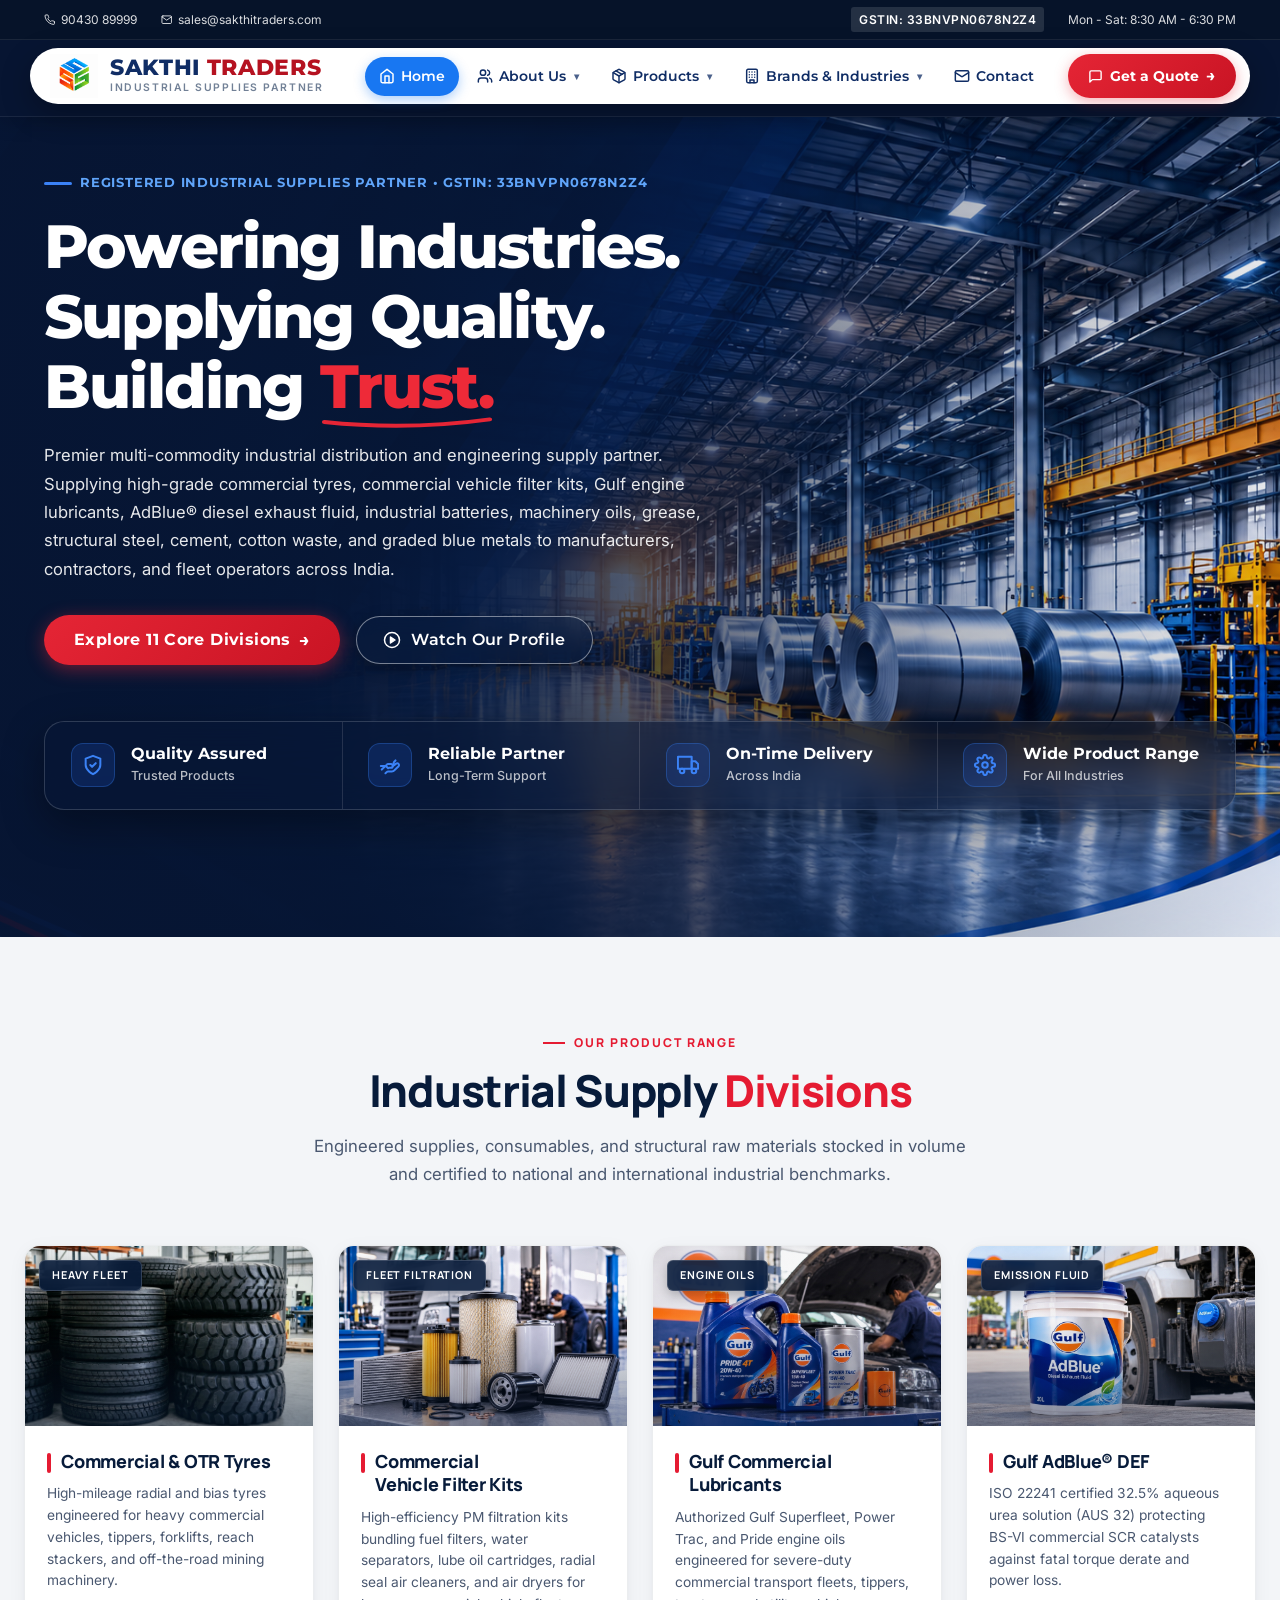
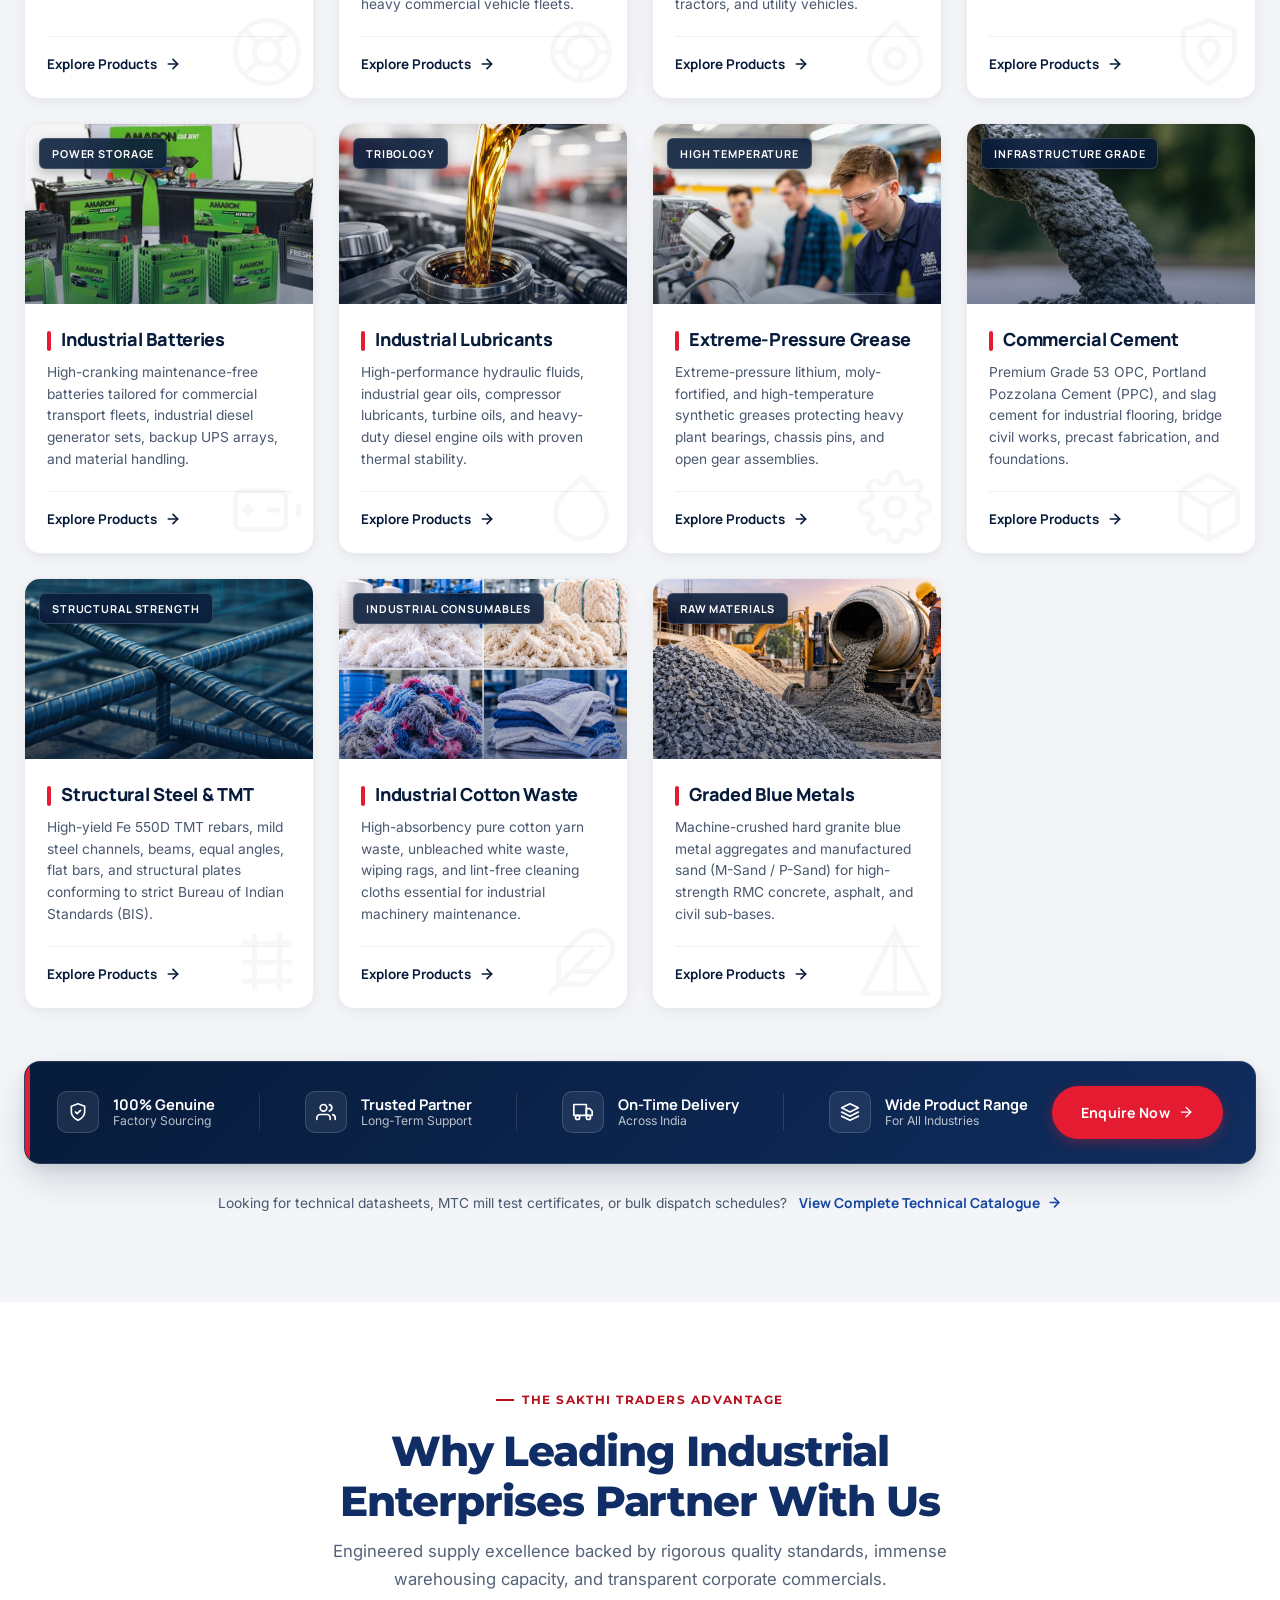
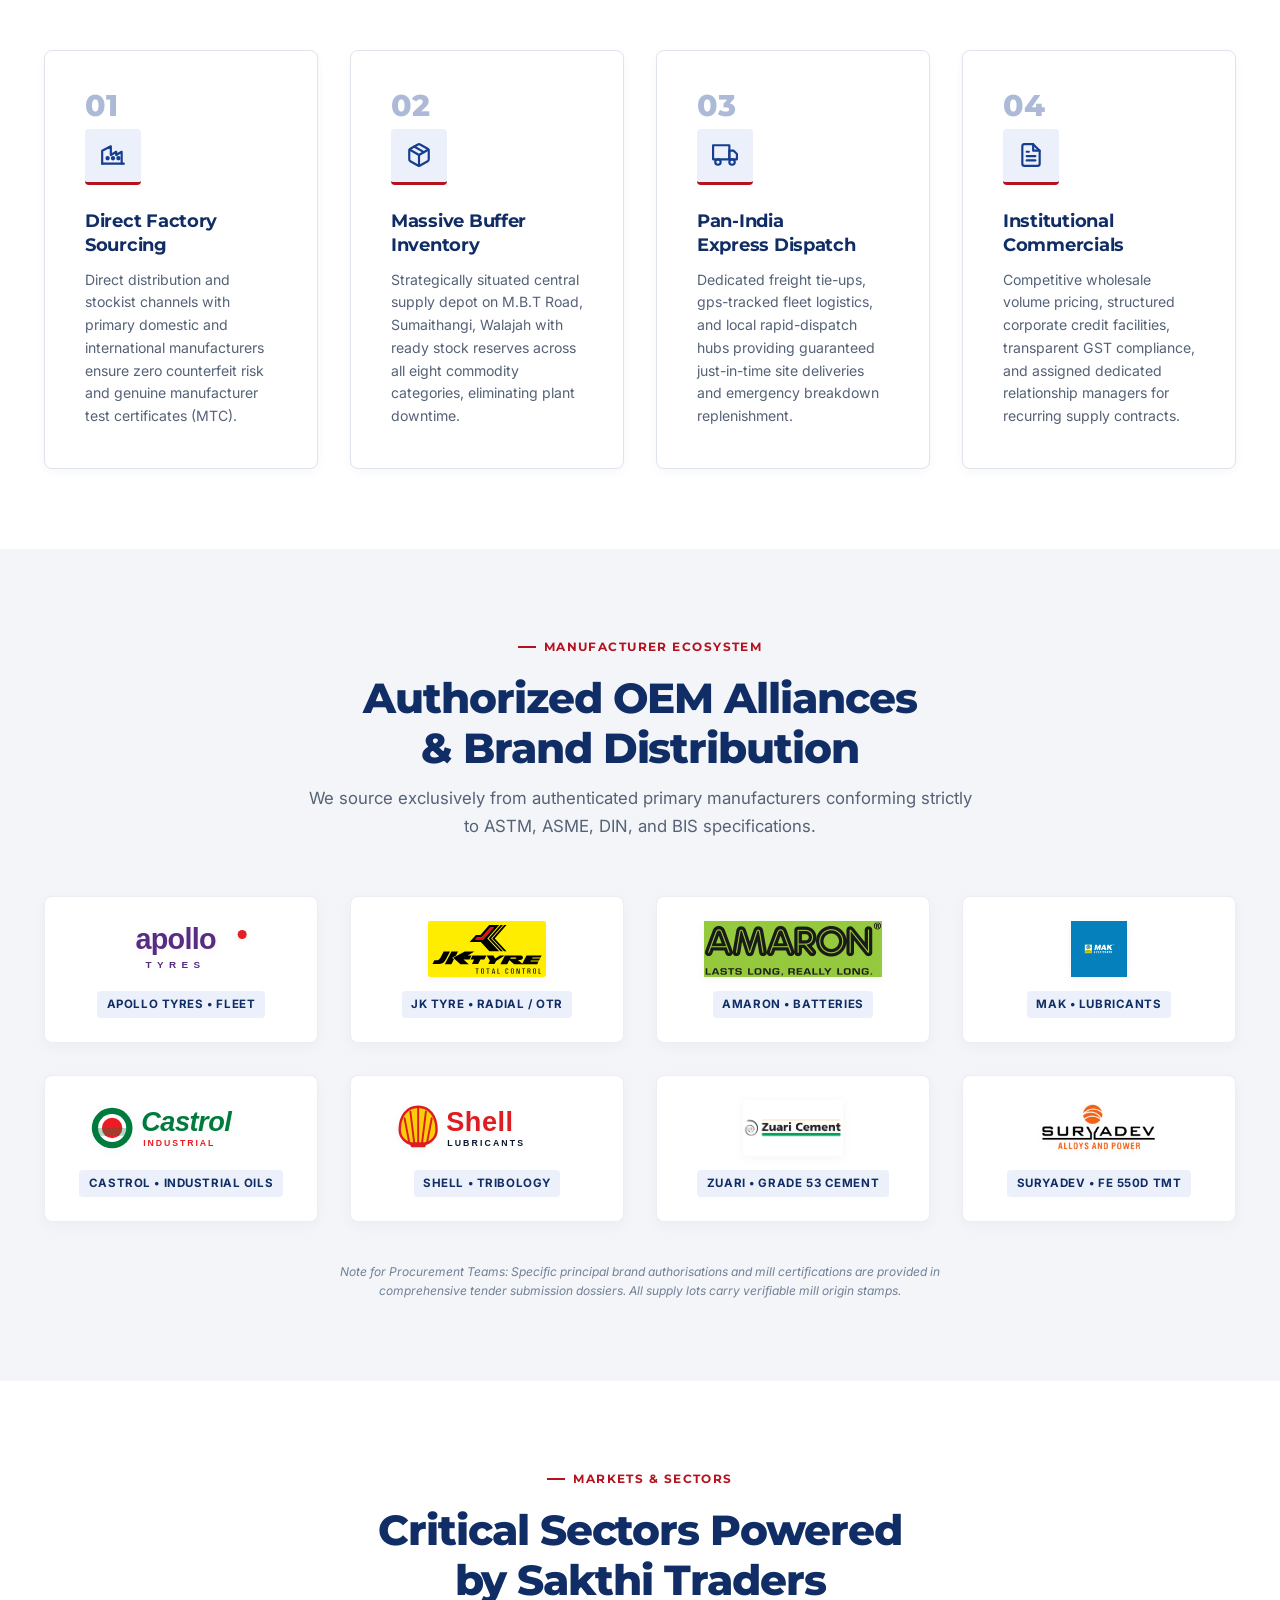
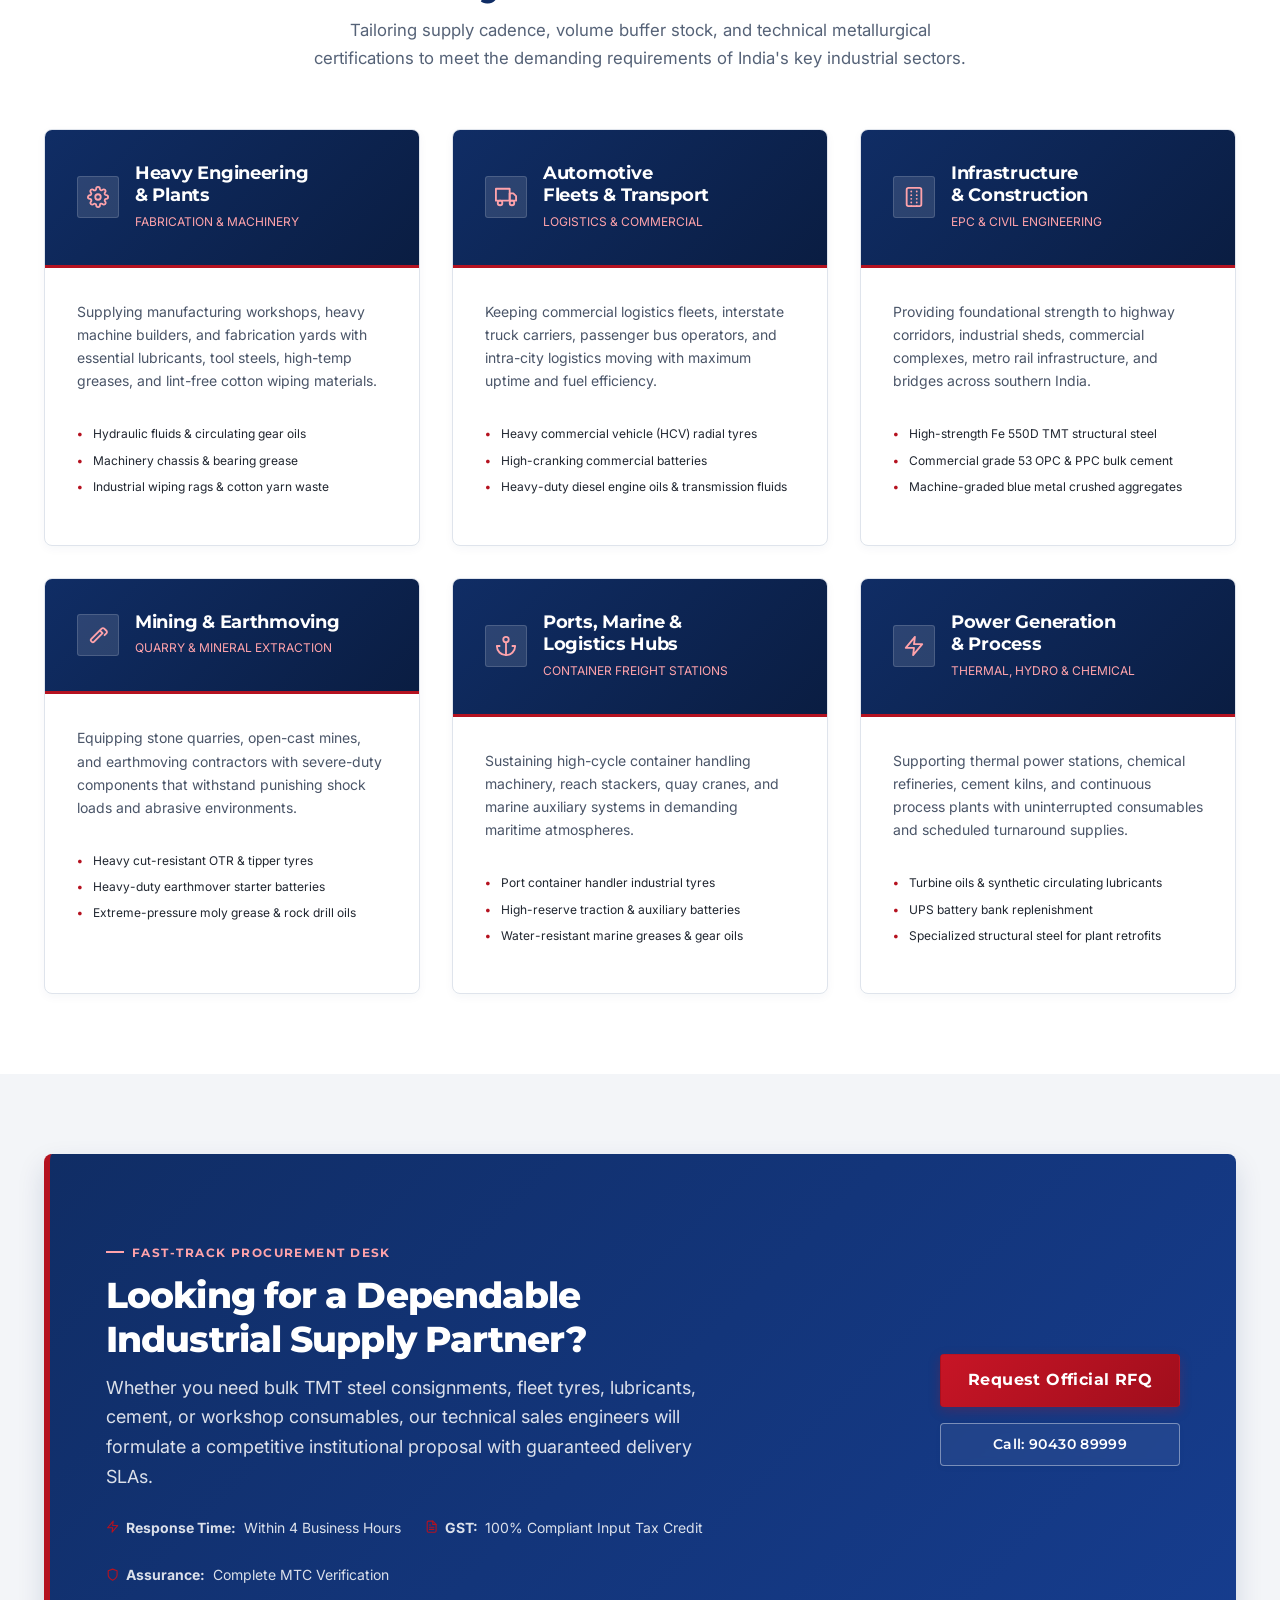
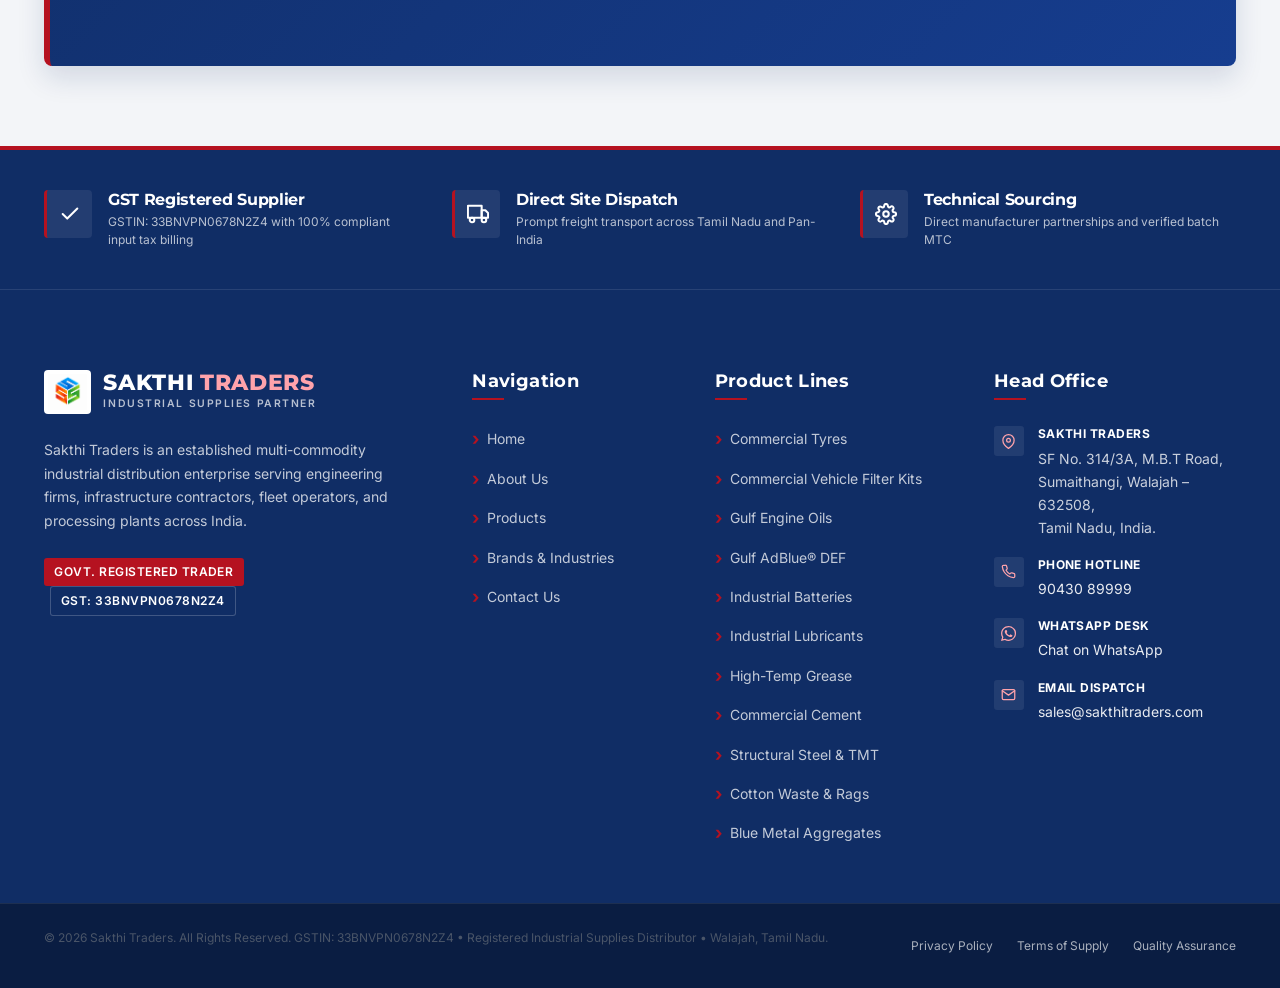
==== commit 85a75f58: "Add Commercial Vehicle Filter Kits, Gulf Oil, and Gulf AdBlue DEF with in-depth technical analysis a" ====
--- a/index.html
+++ b/index.html
@@ -5,7 +5,7 @@
   <meta name="viewport" content="width=device-width, initial-scale=1.0">
   <meta http-equiv="X-UA-Compatible" content="ie=edge">
   <title>Sakthi Traders | Powering Industries. Supplying Quality. Building Trust.</title>
-  <meta name="description" content="Sakthi Traders is an authorized industrial supplier providing commercial tyres, heavy-duty batteries, lubricants, grease, cement, structural steel, cotton waste, and blue metals across India.">
+  <meta name="description" content="Sakthi Traders is an authorized industrial supplier providing commercial tyres, filter kits, Gulf engine lubricants, AdBlue® DEF, industrial batteries, machinery oils, grease, cement, structural steel, cotton waste, and blue metals across India.">
   <link rel="stylesheet" href="css/style.css">
 </head>
 <body>
@@ -110,10 +110,10 @@
               Building <span class="trust-highlight">Trust.<svg class="trust-swoosh" viewBox="0 0 160 16" fill="none" preserveAspectRatio="none" aria-hidden="true"><path d="M 4 8 Q 80 18 156 5" stroke="#E52535" stroke-width="4.5" stroke-linecap="round"/></svg></span>
             </h1>
             <p class="hero-home__lead">
-              Premier multi-commodity industrial distribution and engineering supply partner. Supplying high-grade commercial tyres, industrial batteries, heavy machinery lubricants, grease, structural steel, cement, cotton waste, and graded blue metals to manufacturers, contractors, and fleet operators across India.
+              Premier multi-commodity industrial distribution and engineering supply partner. Supplying high-grade commercial tyres, commercial vehicle filter kits, Gulf engine lubricants, AdBlue&reg; diesel exhaust fluid, industrial batteries, machinery oils, grease, structural steel, cement, cotton waste, and graded blue metals to manufacturers, contractors, and fleet operators across India.
             </p>
             <div class="hero-home__actions">
-              <a href="#products-showcase" class="btn btn-hero-primary">Explore 8 Core Categories <span class="btn-arrow" aria-hidden="true">&rarr;</span></a>
+              <a href="#products-showcase" class="btn btn-hero-primary">Explore 11 Core Divisions <span class="btn-arrow" aria-hidden="true">&rarr;</span></a>
               <a href="about.html" class="btn btn-hero-glass">
                 <svg class="play-icon" viewBox="0 0 24 24" fill="none" stroke="currentColor" stroke-width="2" stroke-linecap="round" stroke-linejoin="round" aria-hidden="true">
                   <circle cx="12" cy="12" r="10"></circle>
@@ -201,7 +201,7 @@
           </p>
         </header>
 
-        <!-- 8-Card Product Grid (4 columns desktop, 2 tablet, 1 mobile) -->
+        <!-- 11-Card Product Grid (4 columns desktop, 2 tablet, 1 mobile) -->
         <div class="product-grid-4">
 
           <!-- 1. Commercial & OTR Tyres -->
@@ -241,7 +241,110 @@
             </div>
           </article>
 
-          <!-- 2. Industrial Batteries -->
+          <!-- 2. Commercial Vehicle Filter Kits -->
+          <article class="product-card">
+            <div class="product-card__image-box">
+              <span class="product-card__badge">FLEET FILTRATION</span>
+              <img src="images/products/filter-kits.jpg" alt="Commercial Vehicle Filter Kits" loading="lazy" width="600" height="375">
+              <div class="product-card__overlay"></div>
+            </div>
+            <div class="product-card__content">
+              <div class="product-card__title-row">
+                <span class="product-card__accent-bar" aria-hidden="true"></span>
+                <h3 class="product-card__title">Commercial Vehicle Filter Kits</h3>
+              </div>
+              <p class="product-card__desc">
+                High-efficiency PM filtration kits bundling fuel filters, water separators, lube oil cartridges, radial seal air cleaners, and air dryers for heavy commercial vehicle fleets.
+              </p>
+              <div class="product-card__action-row">
+                <a href="products.html#filter-kits" class="product-card__link">
+                  <span>Explore Products</span>
+                  <svg class="product-card__arrow" viewBox="0 0 24 24" fill="none" stroke="currentColor" stroke-width="2.5" stroke-linecap="round" stroke-linejoin="round" aria-hidden="true">
+                    <line x1="5" y1="12" x2="19" y2="12"></line>
+                    <polyline points="12 5 19 12 12 19"></polyline>
+                  </svg>
+                </a>
+              </div>
+              <div class="product-card__watermark" aria-hidden="true">
+                <svg viewBox="0 0 24 24" fill="none" stroke="currentColor" stroke-width="1.5">
+                  <circle cx="12" cy="12" r="9"></circle>
+                  <circle cx="12" cy="12" r="5"></circle>
+                  <line x1="12" y1="3" x2="12" y2="7"></line>
+                  <line x1="12" y1="17" x2="12" y2="21"></line>
+                  <line x1="3" y1="12" x2="7" y2="12"></line>
+                  <line x1="17" y1="12" x2="21" y2="12"></line>
+                </svg>
+              </div>
+            </div>
+          </article>
+
+          <!-- 3. Gulf Commercial Lubricants -->
+          <article class="product-card">
+            <div class="product-card__image-box">
+              <span class="product-card__badge">ENGINE OILS</span>
+              <img src="images/products/gulf-oil.jpg" alt="Gulf Commercial Engine Oils and Fleet Lubricants" loading="lazy" width="600" height="375">
+              <div class="product-card__overlay"></div>
+            </div>
+            <div class="product-card__content">
+              <div class="product-card__title-row">
+                <span class="product-card__accent-bar" aria-hidden="true"></span>
+                <h3 class="product-card__title">Gulf Commercial Lubricants</h3>
+              </div>
+              <p class="product-card__desc">
+                Authorized Gulf Superfleet, Power Trac, and Pride engine oils engineered for severe-duty commercial transport fleets, tippers, tractors, and utility vehicles.
+              </p>
+              <div class="product-card__action-row">
+                <a href="products.html#gulf-oil" class="product-card__link">
+                  <span>Explore Products</span>
+                  <svg class="product-card__arrow" viewBox="0 0 24 24" fill="none" stroke="currentColor" stroke-width="2.5" stroke-linecap="round" stroke-linejoin="round" aria-hidden="true">
+                    <line x1="5" y1="12" x2="19" y2="12"></line>
+                    <polyline points="12 5 19 12 12 19"></polyline>
+                  </svg>
+                </a>
+              </div>
+              <div class="product-card__watermark" aria-hidden="true">
+                <svg viewBox="0 0 24 24" fill="none" stroke="currentColor" stroke-width="1.5">
+                  <path d="M12 2.69l5.66 5.66a8 8 0 1 1-11.31 0z"></path>
+                  <circle cx="12" cy="14" r="3"></circle>
+                </svg>
+              </div>
+            </div>
+          </article>
+
+          <!-- 4. Gulf AdBlue® Diesel Exhaust Fluid -->
+          <article class="product-card">
+            <div class="product-card__image-box">
+              <span class="product-card__badge">EMISSION FLUID</span>
+              <img src="images/products/adblue.jpg" alt="Gulf AdBlue Diesel Exhaust Fluid DEF" loading="lazy" width="600" height="375">
+              <div class="product-card__overlay"></div>
+            </div>
+            <div class="product-card__content">
+              <div class="product-card__title-row">
+                <span class="product-card__accent-bar" aria-hidden="true"></span>
+                <h3 class="product-card__title">Gulf AdBlue&reg; DEF</h3>
+              </div>
+              <p class="product-card__desc">
+                ISO 22241 certified 32.5% aqueous urea solution (AUS 32) protecting BS-VI commercial SCR catalysts against fatal torque derate and power loss.
+              </p>
+              <div class="product-card__action-row">
+                <a href="products.html#adblue" class="product-card__link">
+                  <span>Explore Products</span>
+                  <svg class="product-card__arrow" viewBox="0 0 24 24" fill="none" stroke="currentColor" stroke-width="2.5" stroke-linecap="round" stroke-linejoin="round" aria-hidden="true">
+                    <line x1="5" y1="12" x2="19" y2="12"></line>
+                    <polyline points="12 5 19 12 12 19"></polyline>
+                  </svg>
+                </a>
+              </div>
+              <div class="product-card__watermark" aria-hidden="true">
+                <svg viewBox="0 0 24 24" fill="none" stroke="currentColor" stroke-width="1.5">
+                  <path d="M12 22s8-4 8-10V5l-8-3-8 3v7c0 6 8 10 8 10z"></path>
+                  <path d="M12 8a3 3 0 0 0-3 3c0 2 3 5 3 5s3-3 3-5a3 3 0 0 0-3-3z"></path>
+                </svg>
+              </div>
+            </div>
+          </article>
+
+          <!-- 5. Industrial Batteries -->
           <article class="product-card">
             <div class="product-card__image-box">
               <span class="product-card__badge">POWER STORAGE</span>
@@ -277,7 +380,7 @@
             </div>
           </article>
 
-          <!-- 3. Industrial Lubricants -->
+          <!-- 6. Industrial Lubricants -->
           <article class="product-card">
             <div class="product-card__image-box">
               <span class="product-card__badge">TRIBOLOGY</span>
@@ -309,7 +412,7 @@
             </div>
           </article>
 
-          <!-- 4. Extreme-Pressure Grease -->
+          <!-- 7. Extreme-Pressure Grease -->
           <article class="product-card">
             <div class="product-card__image-box">
               <span class="product-card__badge">HIGH TEMPERATURE</span>
@@ -342,7 +445,7 @@
             </div>
           </article>
 
-          <!-- 5. Commercial Cement -->
+          <!-- 8. Commercial Cement -->
           <article class="product-card">
             <div class="product-card__image-box">
               <span class="product-card__badge">INFRASTRUCTURE GRADE</span>
@@ -376,7 +479,7 @@
             </div>
           </article>
 
-          <!-- 6. Structural Steel & TMT -->
+          <!-- 9. Structural Steel & TMT -->
           <article class="product-card">
             <div class="product-card__image-box">
               <span class="product-card__badge">STRUCTURAL STRENGTH</span>
@@ -408,7 +511,7 @@
             </div>
           </article>
 
-          <!-- 7. Industrial Cotton Waste -->
+          <!-- 10. Industrial Cotton Waste -->
           <article class="product-card">
             <div class="product-card__image-box">
               <span class="product-card__badge">INDUSTRIAL CONSUMABLES</span>
@@ -442,7 +545,7 @@
             </div>
           </article>
 
-          <!-- 8. Graded Blue Metals -->
+          <!-- 11. Graded Blue Metals -->
           <article class="product-card">
             <div class="product-card__image-box">
               <span class="product-card__badge">RAW MATERIALS</span>
@@ -962,6 +1065,9 @@
           <h4>Product Lines</h4>
           <ul class="footer-links">
             <li><a href="products.html#tyres">Commercial Tyres</a></li>
+            <li><a href="products.html#filter-kits">Commercial Vehicle Filter Kits</a></li>
+            <li><a href="products.html#gulf-oil">Gulf Engine Oils</a></li>
+            <li><a href="products.html#adblue">Gulf AdBlue&reg; DEF</a></li>
             <li><a href="products.html#batteries">Industrial Batteries</a></li>
             <li><a href="products.html#lubricants">Industrial Lubricants</a></li>
             <li><a href="products.html#grease">High-Temp Grease</a></li>
--- a/css/style.css
+++ b/css/style.css
@@ -1050,7 +1050,7 @@
   margin-right: auto;
 }
 
-/* 4-Column Product Grid */
+/* Product Showcase Grid (4 Columns Desktop, 2 Tablet, 1 Mobile) */
 .product-grid-4 {
   display: grid;
   grid-template-columns: repeat(4, 1fr);
@@ -2691,13 +2691,6 @@
   margin-bottom: var(--space-2xs);
 }
 
-/* Product Grid 4 Columns */
-.product-grid-4 {
-  display: grid;
-  grid-template-columns: repeat(4, 1fr);
-  gap: var(--space-lg);
-}
-
 /* Brand Showcase Grid (8 Authenticated Principal Brands) */
 .brand-partner-grid {
   display: grid;
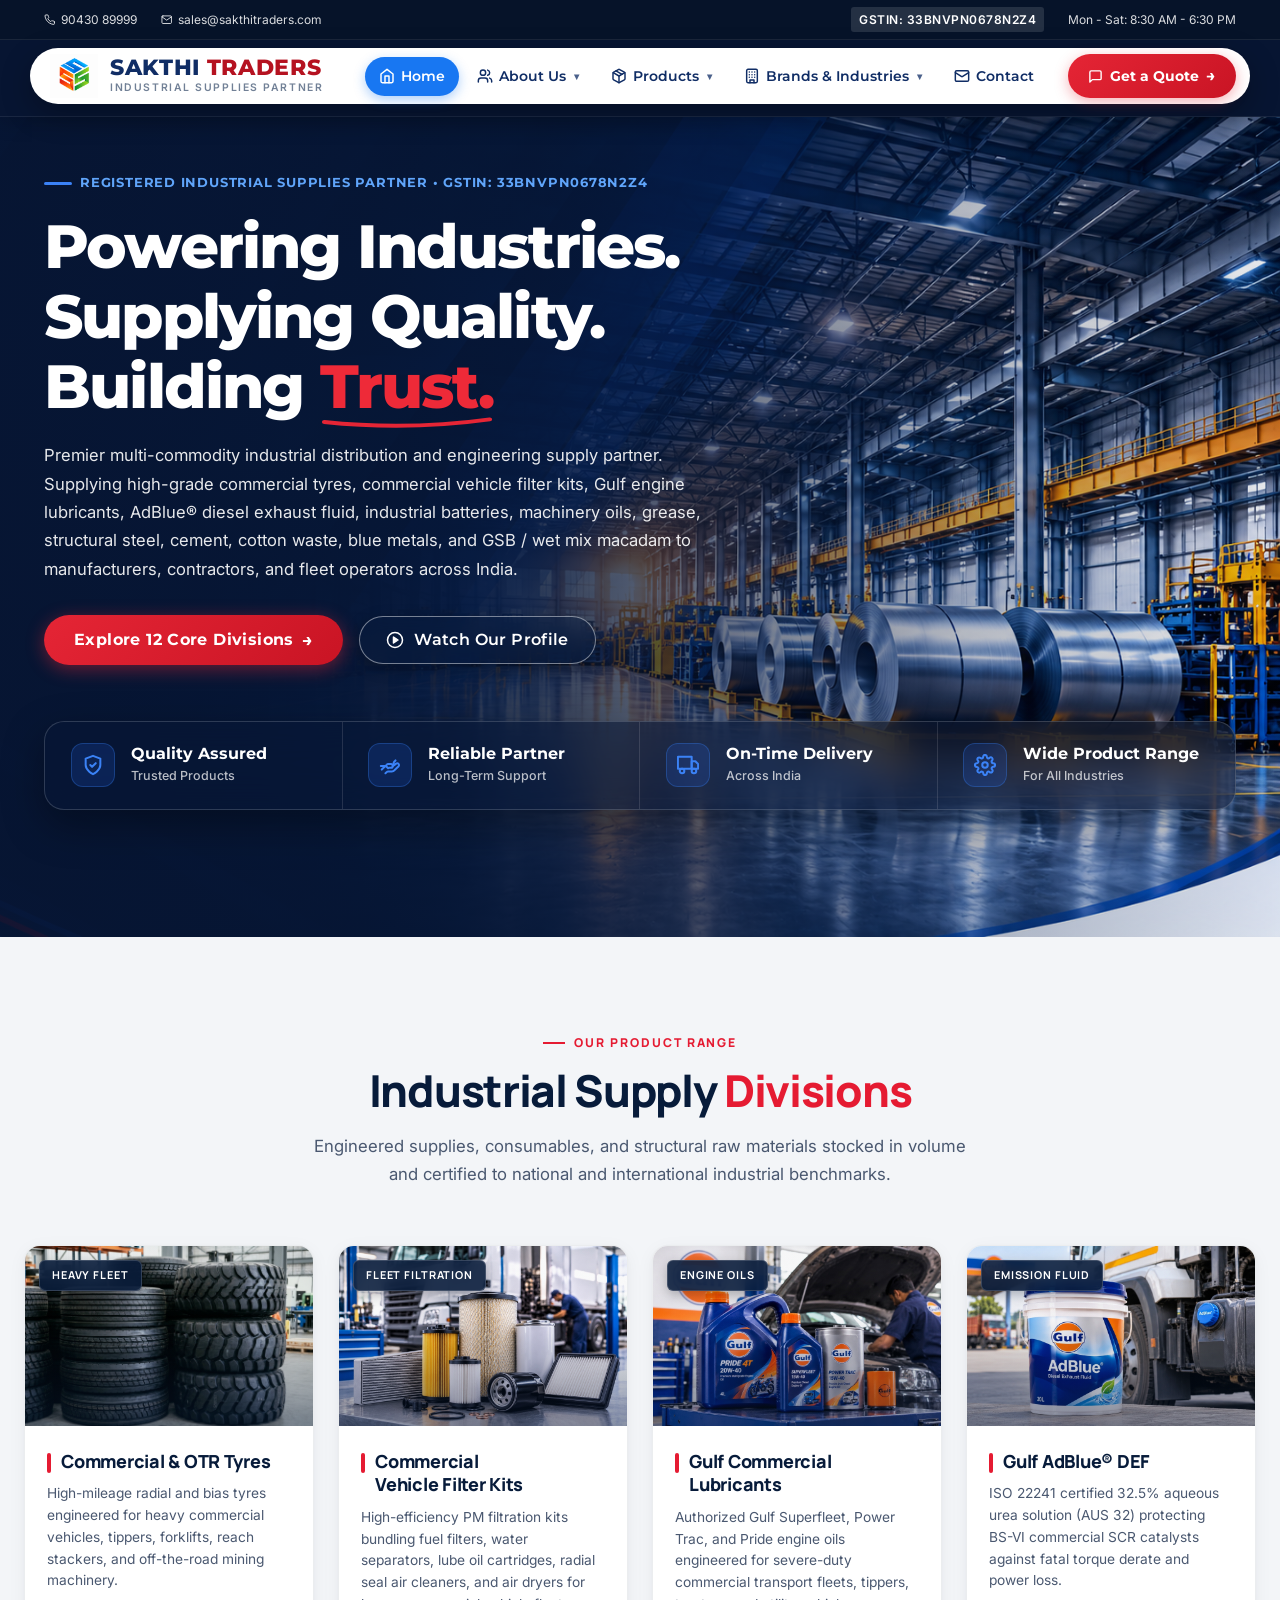
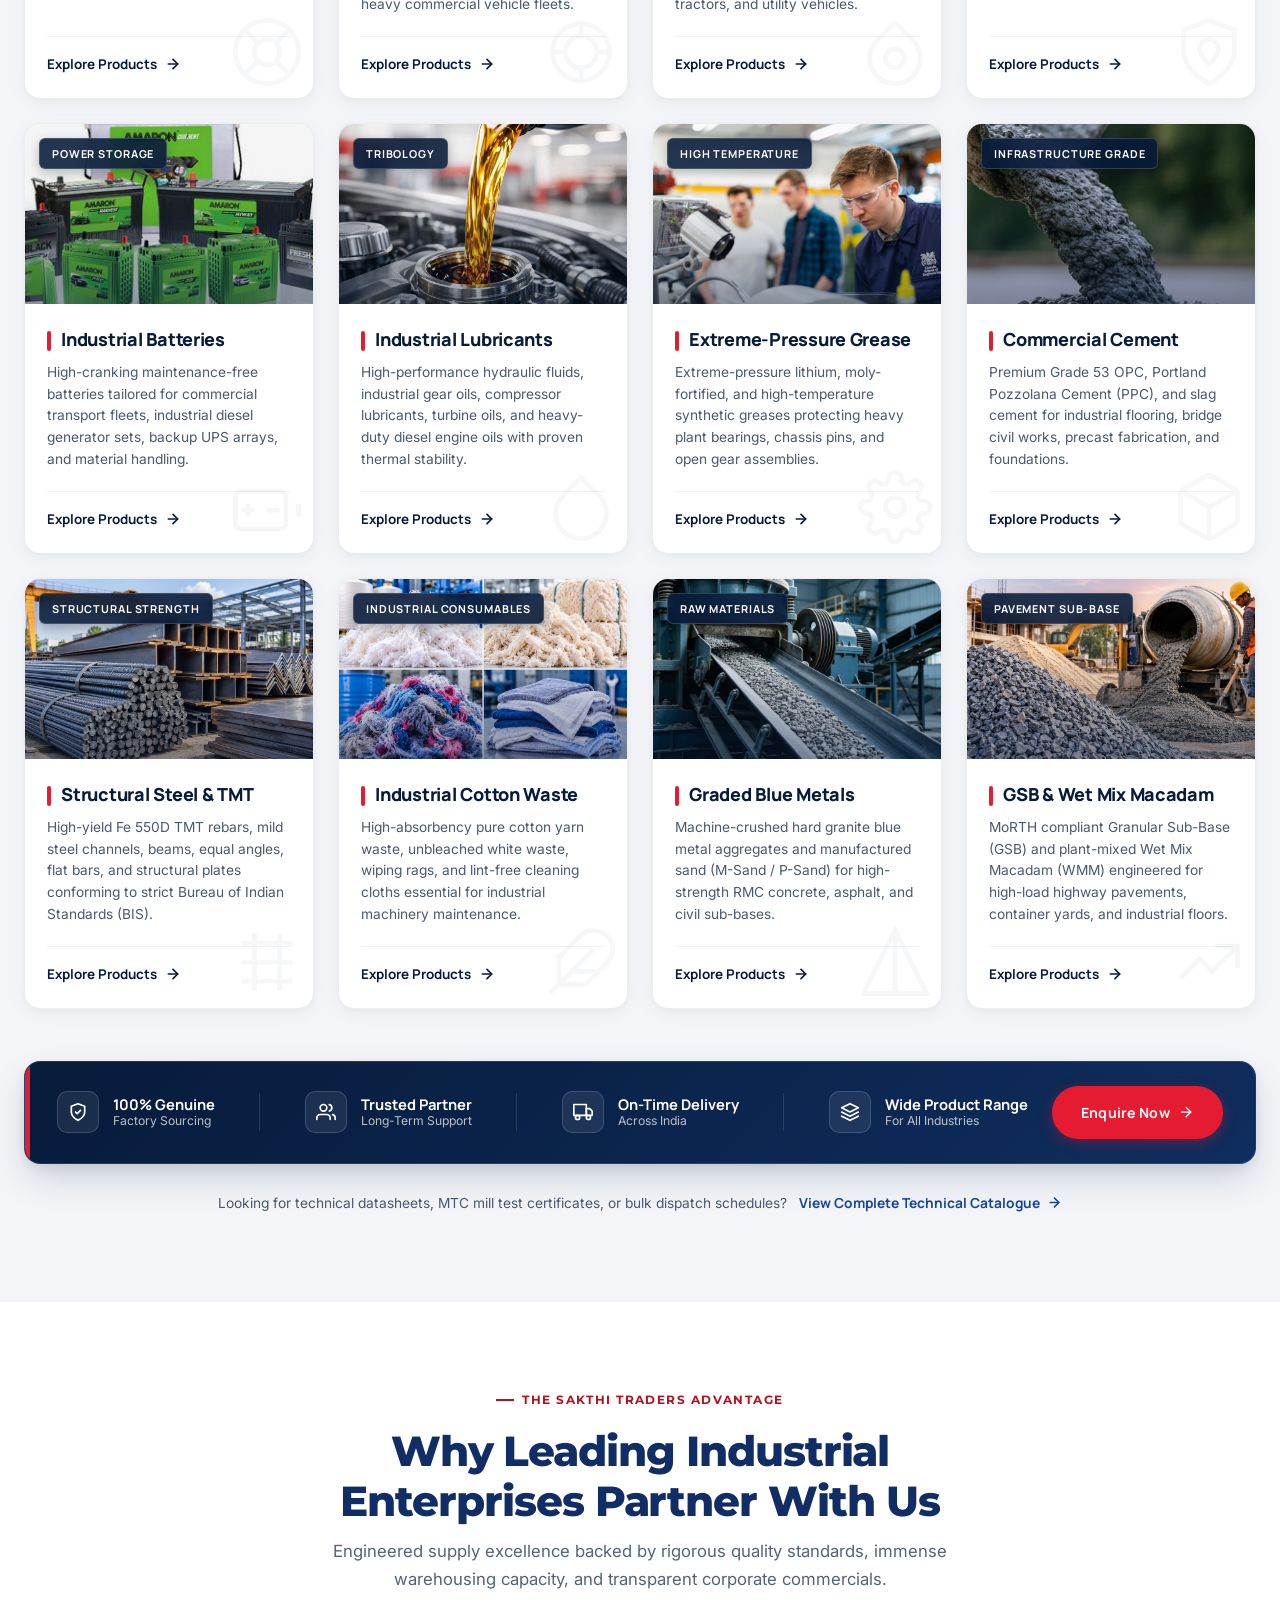
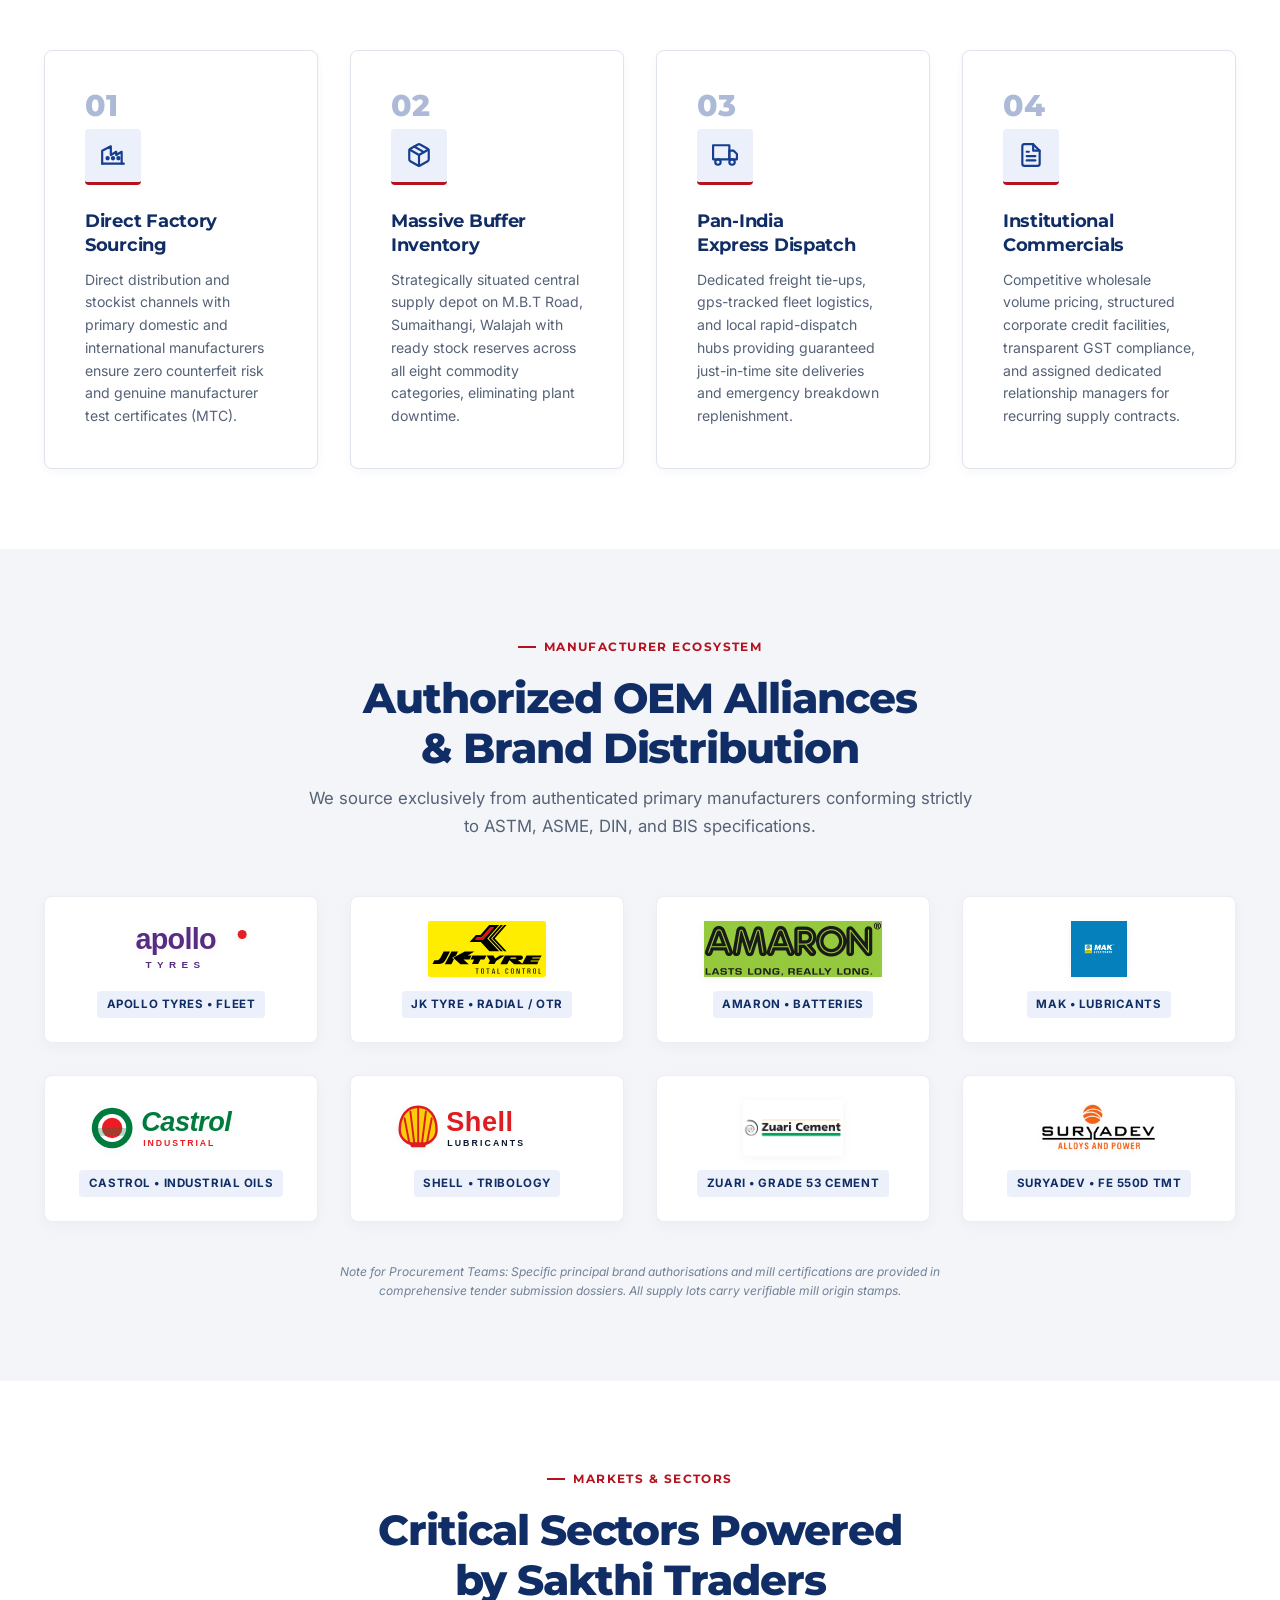
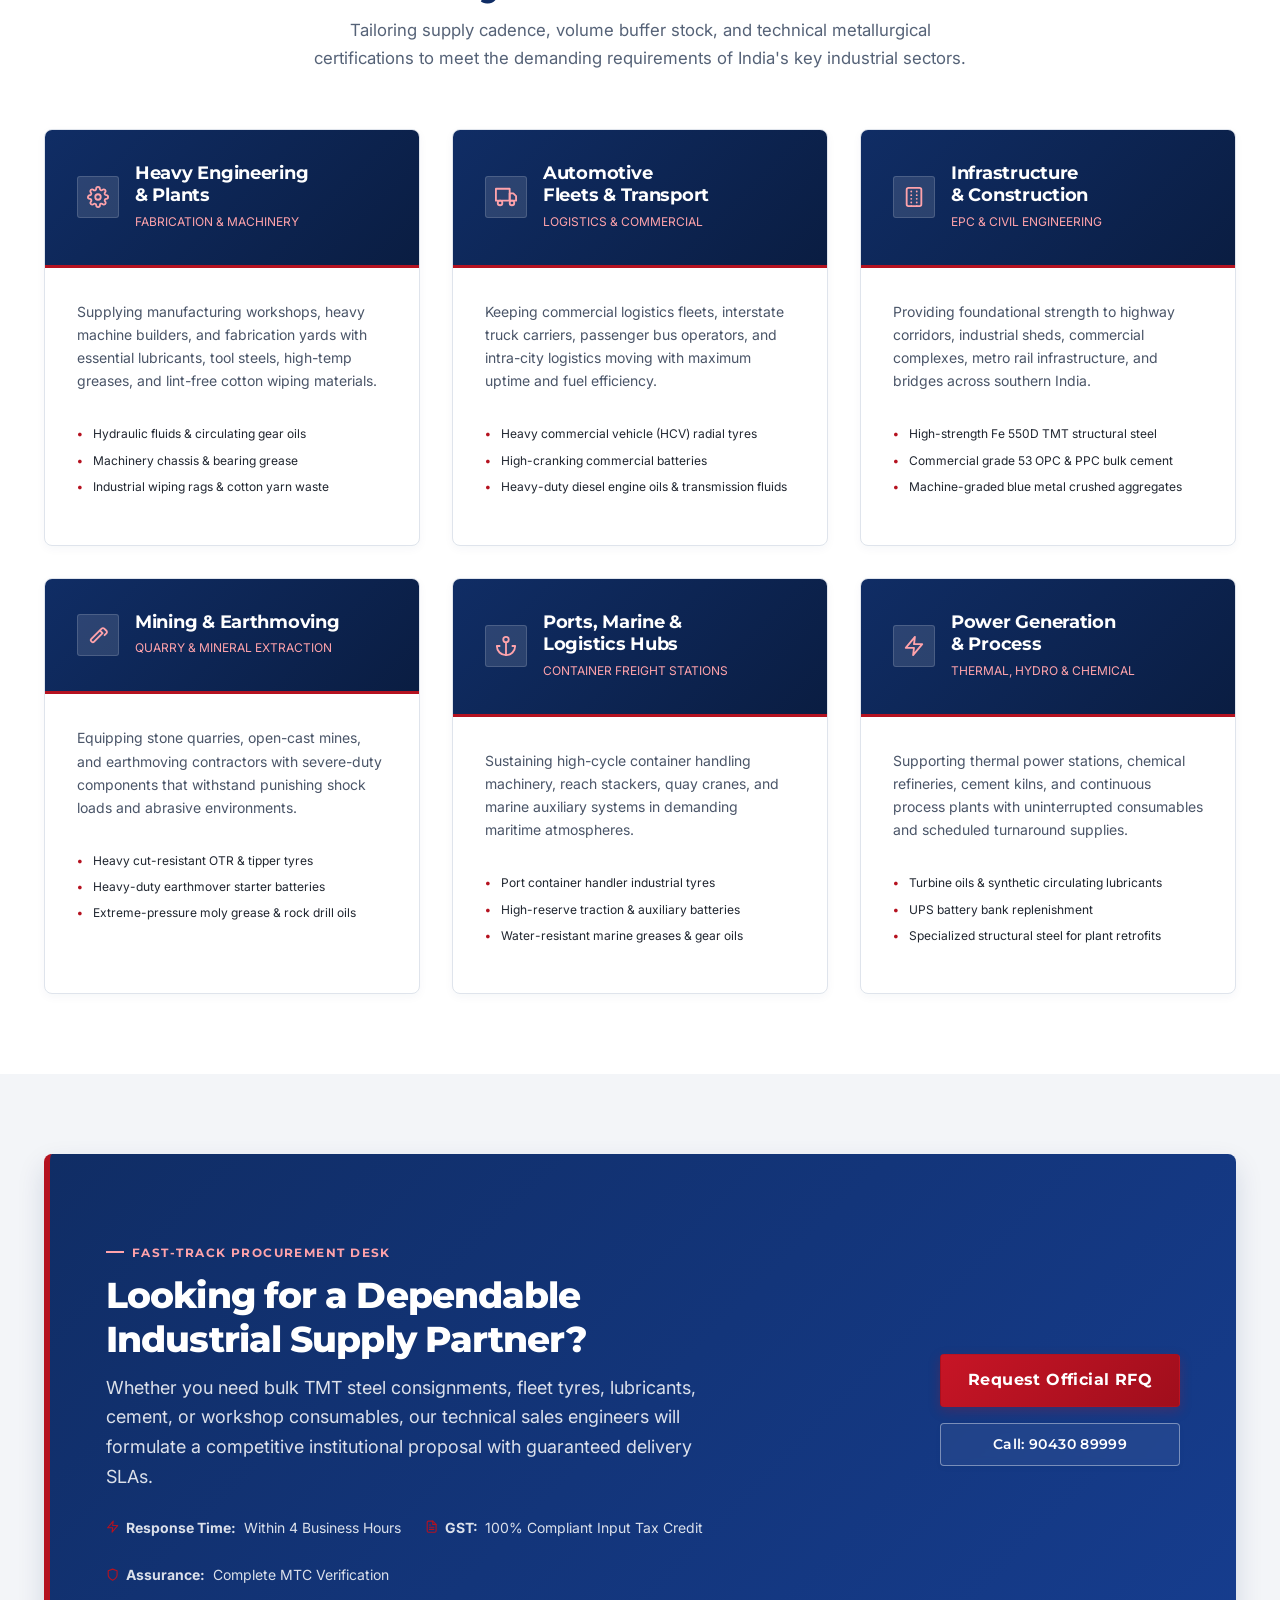
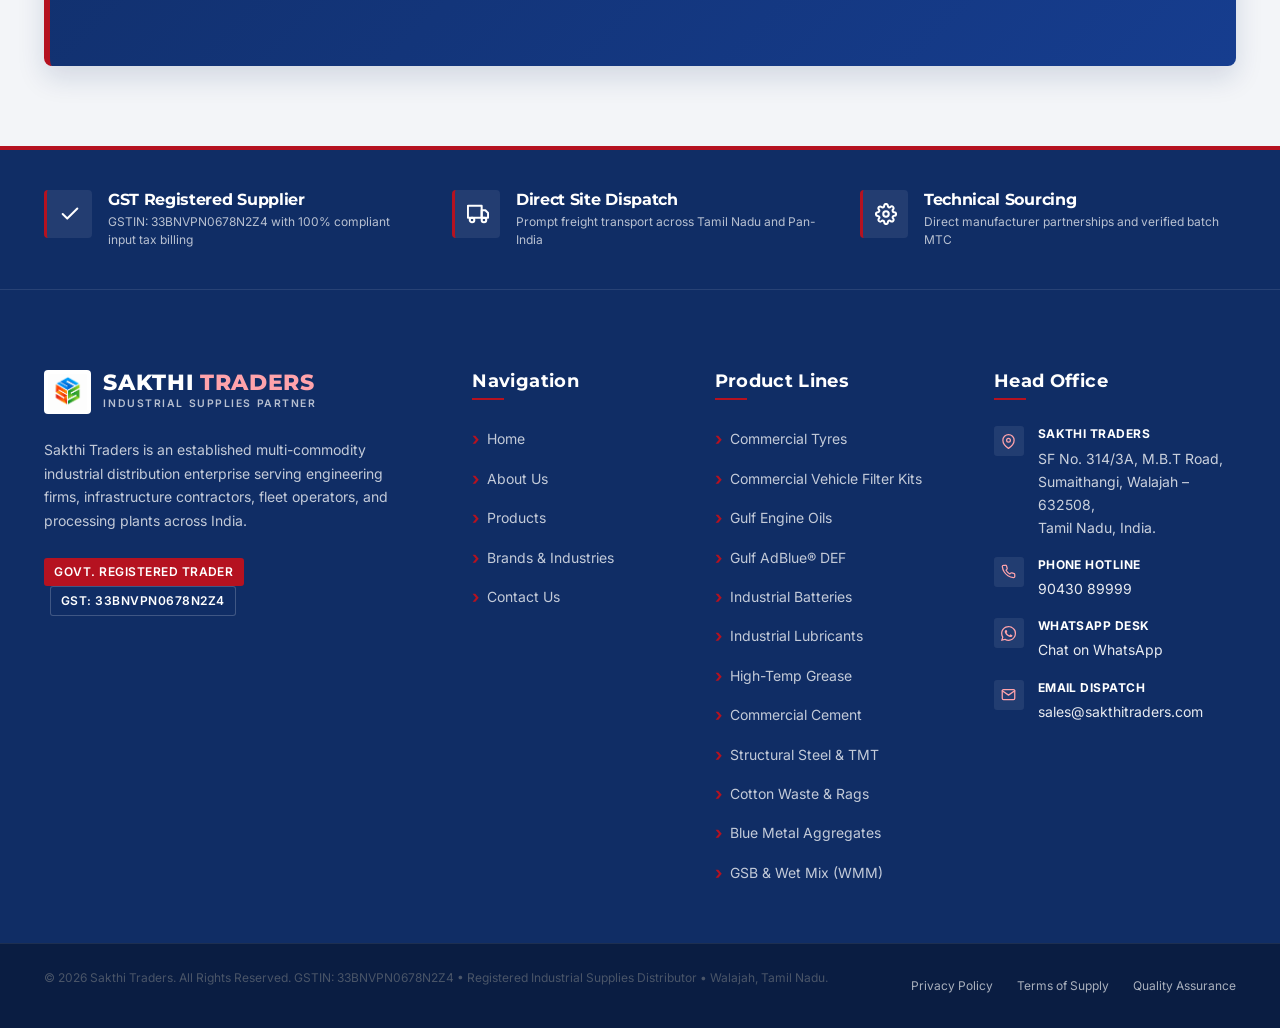
==== commit fbd95dde: "Add GSB & Wet Mix Macadam division, update Structural Steel image, and restore Graded Blue Metals ag" ====
--- a/index.html
+++ b/index.html
@@ -110,10 +110,10 @@
               Building <span class="trust-highlight">Trust.<svg class="trust-swoosh" viewBox="0 0 160 16" fill="none" preserveAspectRatio="none" aria-hidden="true"><path d="M 4 8 Q 80 18 156 5" stroke="#E52535" stroke-width="4.5" stroke-linecap="round"/></svg></span>
             </h1>
             <p class="hero-home__lead">
-              Premier multi-commodity industrial distribution and engineering supply partner. Supplying high-grade commercial tyres, commercial vehicle filter kits, Gulf engine lubricants, AdBlue&reg; diesel exhaust fluid, industrial batteries, machinery oils, grease, structural steel, cement, cotton waste, and graded blue metals to manufacturers, contractors, and fleet operators across India.
+              Premier multi-commodity industrial distribution and engineering supply partner. Supplying high-grade commercial tyres, commercial vehicle filter kits, Gulf engine lubricants, AdBlue&reg; diesel exhaust fluid, industrial batteries, machinery oils, grease, structural steel, cement, cotton waste, blue metals, and GSB / wet mix macadam to manufacturers, contractors, and fleet operators across India.
             </p>
             <div class="hero-home__actions">
-              <a href="#products-showcase" class="btn btn-hero-primary">Explore 11 Core Divisions <span class="btn-arrow" aria-hidden="true">&rarr;</span></a>
+              <a href="#products-showcase" class="btn btn-hero-primary">Explore 12 Core Divisions <span class="btn-arrow" aria-hidden="true">&rarr;</span></a>
               <a href="about.html" class="btn btn-hero-glass">
                 <svg class="play-icon" viewBox="0 0 24 24" fill="none" stroke="currentColor" stroke-width="2" stroke-linecap="round" stroke-linejoin="round" aria-hidden="true">
                   <circle cx="12" cy="12" r="10"></circle>
@@ -201,7 +201,7 @@
           </p>
         </header>
 
-        <!-- 11-Card Product Grid (4 columns desktop, 2 tablet, 1 mobile) -->
+        <!-- 12-Card Product Grid (4 columns desktop, 2 tablet, 1 mobile) -->
         <div class="product-grid-4">
 
           <!-- 1. Commercial & OTR Tyres -->
@@ -573,6 +573,39 @@
                 <svg viewBox="0 0 24 24" fill="none" stroke="currentColor" stroke-width="1.5">
                   <polygon points="12 2 2 22 22 22"></polygon>
                   <line x1="12" y1="2" x2="12" y2="22"></line>
+                </svg>
+              </div>
+            </div>
+          </article>
+
+          <!-- 12. GSB & Wet Mix Macadam -->
+          <article class="product-card">
+            <div class="product-card__image-box">
+              <span class="product-card__badge">PAVEMENT SUB-BASE</span>
+              <img src="images/products/gsb-wetmix.jpg" alt="GSB and Wet Mix Macadam" loading="lazy" width="600" height="375">
+              <div class="product-card__overlay"></div>
+            </div>
+            <div class="product-card__content">
+              <div class="product-card__title-row">
+                <span class="product-card__accent-bar" aria-hidden="true"></span>
+                <h3 class="product-card__title">GSB &amp; Wet Mix Macadam</h3>
+              </div>
+              <p class="product-card__desc">
+                MoRTH compliant Granular Sub-Base (GSB) and plant-mixed Wet Mix Macadam (WMM) engineered for high-load highway pavements, container yards, and industrial floors.
+              </p>
+              <div class="product-card__action-row">
+                <a href="products.html#gsb-wetmix" class="product-card__link">
+                  <span>Explore Products</span>
+                  <svg class="product-card__arrow" viewBox="0 0 24 24" fill="none" stroke="currentColor" stroke-width="2.5" stroke-linecap="round" stroke-linejoin="round" aria-hidden="true">
+                    <line x1="5" y1="12" x2="19" y2="12"></line>
+                    <polyline points="12 5 19 12 12 19"></polyline>
+                  </svg>
+                </a>
+              </div>
+              <div class="product-card__watermark" aria-hidden="true">
+                <svg viewBox="0 0 24 24" fill="none" stroke="currentColor" stroke-width="1.5">
+                  <path d="M3 17l6-6 4 4 8-8"></path>
+                  <path d="M14 7h7v7"></path>
                 </svg>
               </div>
             </div>
@@ -1075,6 +1108,7 @@
             <li><a href="products.html#steel">Structural Steel &amp; TMT</a></li>
             <li><a href="products.html#cotton-waste">Cotton Waste &amp; Rags</a></li>
             <li><a href="products.html#blue-metals">Blue Metal Aggregates</a></li>
+            <li><a href="products.html#gsb-wetmix">GSB &amp; Wet Mix (WMM)</a></li>
           </ul>
         </div>
 
--- a/css/style.css
+++ b/css/style.css
@@ -2971,6 +2971,246 @@
   box-shadow: var(--shadow-hover);
 }
 
+/* ==========================================================================
+   PRODUCT DIVISION SHOWCASE (Senior UI/UX Proportional Redesign)
+   ========================================================================== */
+
+.product-division {
+  padding: 3.25rem 0;
+  border-bottom: 1px solid var(--color-border);
+  position: relative;
+  scroll-margin-top: 130px;
+}
+
+.product-division.bg-white {
+  background-color: var(--color-white);
+}
+
+.product-division.bg-light {
+  background-color: #F8FAFC;
+}
+
+.product-division__grid {
+  display: grid;
+  grid-template-columns: 1fr 1.08fr;
+  gap: 3.25rem;
+  align-items: center;
+}
+
+/* Alternating Reverse Layout on Desktop: Media on Left, Info on Right */
+.product-division__grid--reverse .product-division__media {
+  order: 1;
+}
+
+.product-division__grid--reverse .product-division__info {
+  order: 2;
+}
+
+/* Strictly Proportional Image Container */
+.product-division__media {
+  position: relative;
+  border-radius: 16px;
+  overflow: hidden;
+  box-shadow: 0 6px 24px rgba(7, 27, 58, 0.09);
+  border: 1px solid rgba(7, 27, 58, 0.08);
+  aspect-ratio: 16 / 10;
+  background-color: #E2E8F0;
+  max-height: 380px;
+}
+
+.product-division__img {
+  width: 100%;
+  height: 100%;
+  object-fit: cover;
+  display: block;
+  transition: transform 0.45s cubic-bezier(0.16, 1, 0.3, 1);
+}
+
+.product-division__media:hover .product-division__img {
+  transform: scale(1.035);
+}
+
+/* Floating Category Badge */
+.product-division__badge {
+  position: absolute;
+  top: 14px;
+  left: 14px;
+  background: rgba(7, 27, 58, 0.88);
+  backdrop-filter: blur(8px);
+  -webkit-backdrop-filter: blur(8px);
+  color: #FFFFFF;
+  padding: 4px 12px;
+  border-radius: 20px;
+  font-family: var(--font-heading);
+  font-size: 0.72rem;
+  font-weight: 800;
+  letter-spacing: 0.85px;
+  border: 1px solid rgba(255, 255, 255, 0.18);
+  z-index: 2;
+  box-shadow: 0 2px 8px rgba(0, 0, 0, 0.25);
+}
+
+/* Subtle Gradient Overlay on Bottom */
+.product-division__caption {
+  position: absolute;
+  bottom: 0;
+  left: 0;
+  right: 0;
+  padding: 24px 16px 12px;
+  background: linear-gradient(to top, rgba(7, 27, 58, 0.88) 0%, rgba(7, 27, 58, 0) 100%);
+  color: #FFA3AB;
+  font-size: 0.78rem;
+  font-weight: 600;
+  letter-spacing: 0.5px;
+  z-index: 2;
+}
+
+/* Content Container - Compact & Balanced */
+.product-division__info {
+  display: flex;
+  flex-direction: column;
+  justify-content: center;
+}
+
+.product-division__eyebrow {
+  display: inline-flex;
+  align-items: center;
+  gap: 0.45rem;
+  font-family: var(--font-heading);
+  font-size: 0.72rem;
+  font-weight: 800;
+  letter-spacing: 1.2px;
+  text-transform: uppercase;
+  color: var(--color-brand-red);
+  margin-bottom: 0.35rem;
+}
+
+.product-division__eyebrow::before {
+  content: "";
+  display: inline-block;
+  width: 6px;
+  height: 6px;
+  border-radius: 50%;
+  background-color: var(--color-brand-red);
+}
+
+.product-division__title {
+  font-family: var(--font-heading);
+  font-size: 1.65rem;
+  font-weight: 800;
+  color: var(--color-navy);
+  margin-bottom: 0.45rem;
+  line-height: 1.22;
+  letter-spacing: -0.3px;
+}
+
+.product-division__desc {
+  font-size: 0.88rem;
+  line-height: 1.55;
+  color: var(--color-charcoal-light);
+  margin-bottom: 0.85rem;
+}
+
+/* Compact 2x2 Specification Matrix */
+.product-division__specs {
+  display: grid;
+  grid-template-columns: repeat(2, 1fr);
+  gap: 0.55rem;
+  margin-bottom: 1rem;
+}
+
+.product-division__spec-item {
+  background: #FFFFFF;
+  border: 1px solid rgba(7, 27, 58, 0.08);
+  border-radius: 6px;
+  padding: 0.5rem 0.65rem;
+  display: flex;
+  flex-direction: column;
+  gap: 0.15rem;
+  transition: border-color var(--transition-fast), box-shadow var(--transition-fast);
+}
+
+.bg-white .product-division__spec-item {
+  background: #F8FAFC;
+  border: 1px solid rgba(7, 27, 58, 0.07);
+}
+
+.product-division__spec-item:hover {
+  border-color: rgba(22, 61, 143, 0.3);
+  box-shadow: 0 2px 8px rgba(16, 45, 101, 0.04);
+}
+
+.product-division__spec-label {
+  font-family: var(--font-heading);
+  font-size: 0.76rem;
+  font-weight: 750;
+  color: var(--color-navy);
+  line-height: 1.25;
+}
+
+.product-division__spec-val {
+  font-size: 0.73rem;
+  color: var(--color-charcoal-light);
+  line-height: 1.35;
+}
+
+/* Action & Sourcing Trust Row */
+.product-division__actions {
+  display: flex;
+  align-items: center;
+  gap: 0.85rem;
+  flex-wrap: wrap;
+}
+
+.product-division__btn {
+  padding: 0.55rem 1.15rem;
+  font-size: 0.82rem;
+  font-weight: 700;
+}
+
+.product-division__sourcing {
+  display: inline-flex;
+  align-items: center;
+  gap: 0.35rem;
+  font-size: 0.74rem;
+  color: var(--color-charcoal-muted);
+  font-weight: 500;
+}
+
+.product-division__sourcing-icon {
+  color: #10B981;
+  font-weight: 800;
+}
+
+/* Responsive Adjustments for Division Showcase */
+@media (max-width: 992px) {
+  .product-division {
+    padding: 2.25rem 0;
+  }
+  .product-division__grid,
+  .product-division__grid--reverse {
+    grid-template-columns: 1fr;
+    gap: 1.5rem;
+  }
+  .product-division__media {
+    order: -1 !important;
+    max-height: 320px;
+  }
+  .product-division__info {
+    order: 1 !important;
+  }
+}
+
+@media (max-width: 576px) {
+  .product-division__specs {
+    grid-template-columns: 1fr;
+    gap: 0.45rem;
+  }
+  .product-division__title {
+    font-size: 1.45rem;
+  }
+}
+
 /* Editorial About Layout Styles */
 .editorial-quote {
   font-size: 1.25rem;
